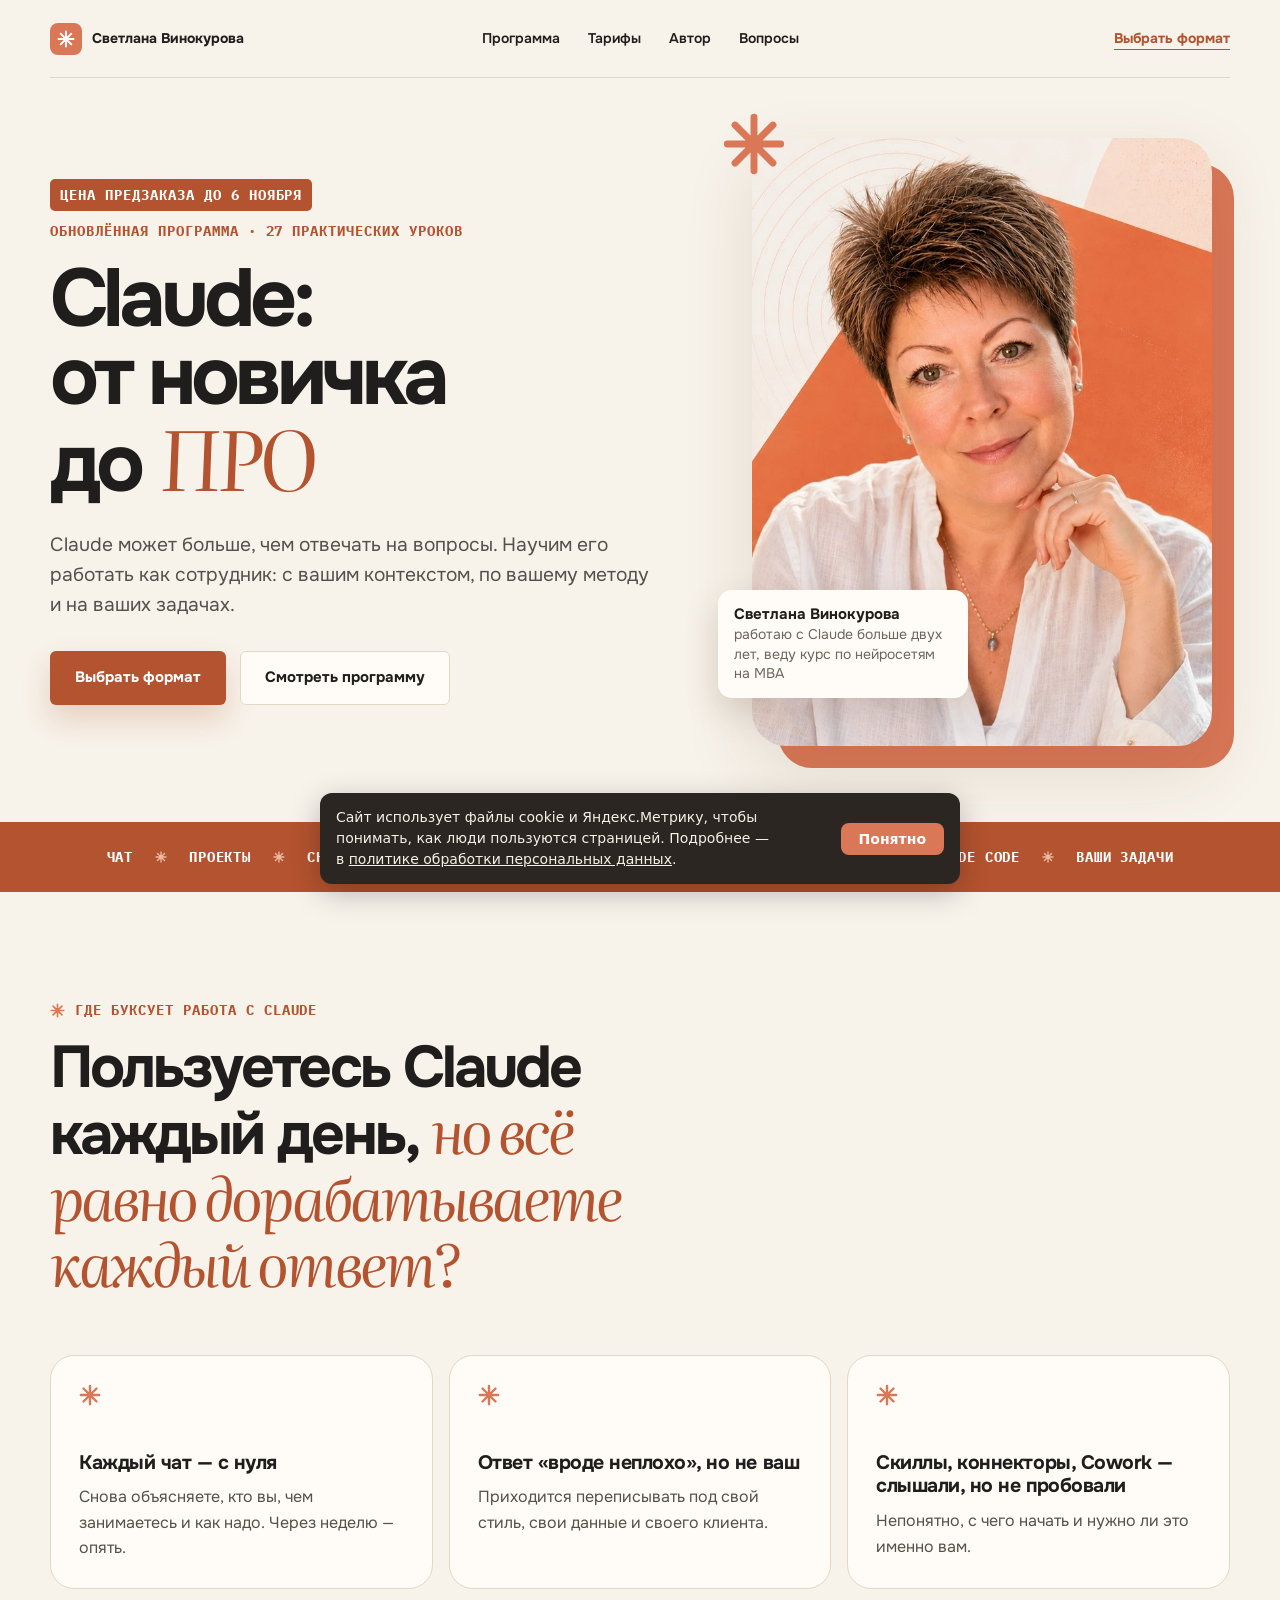
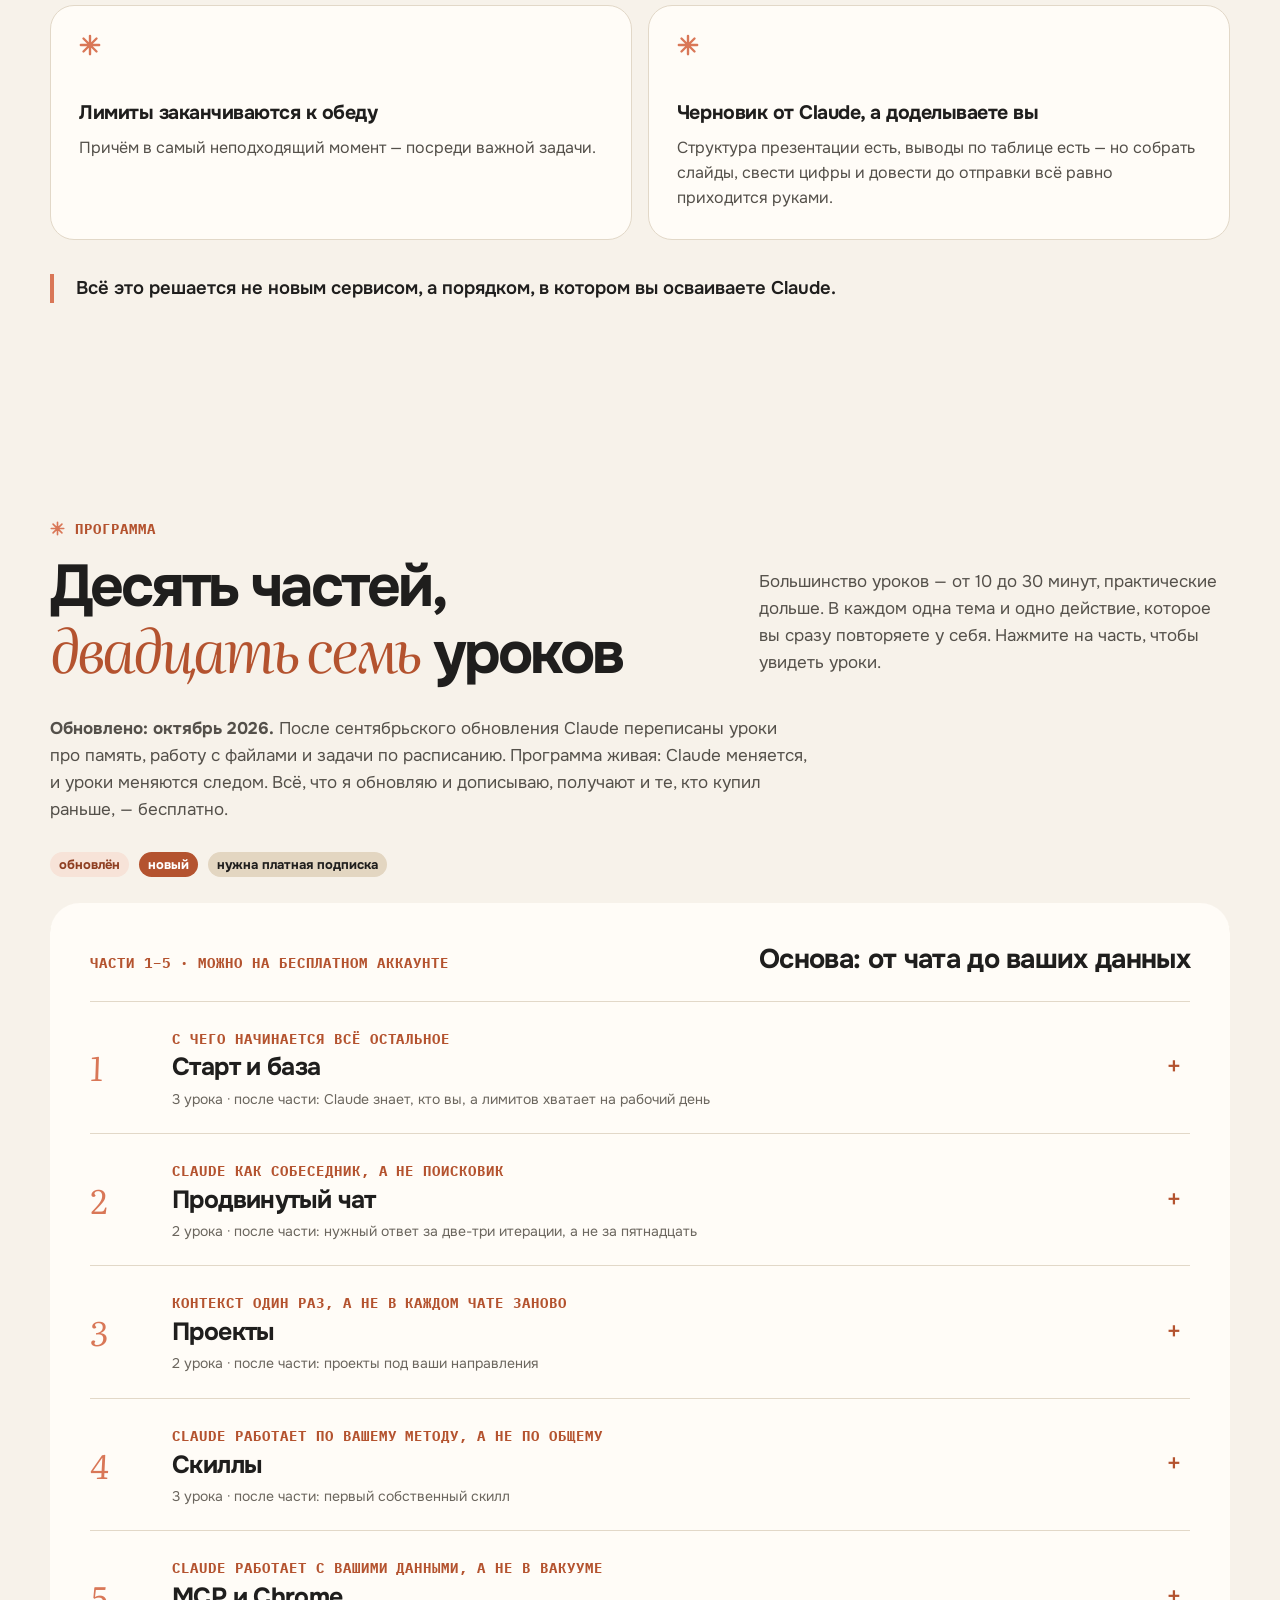
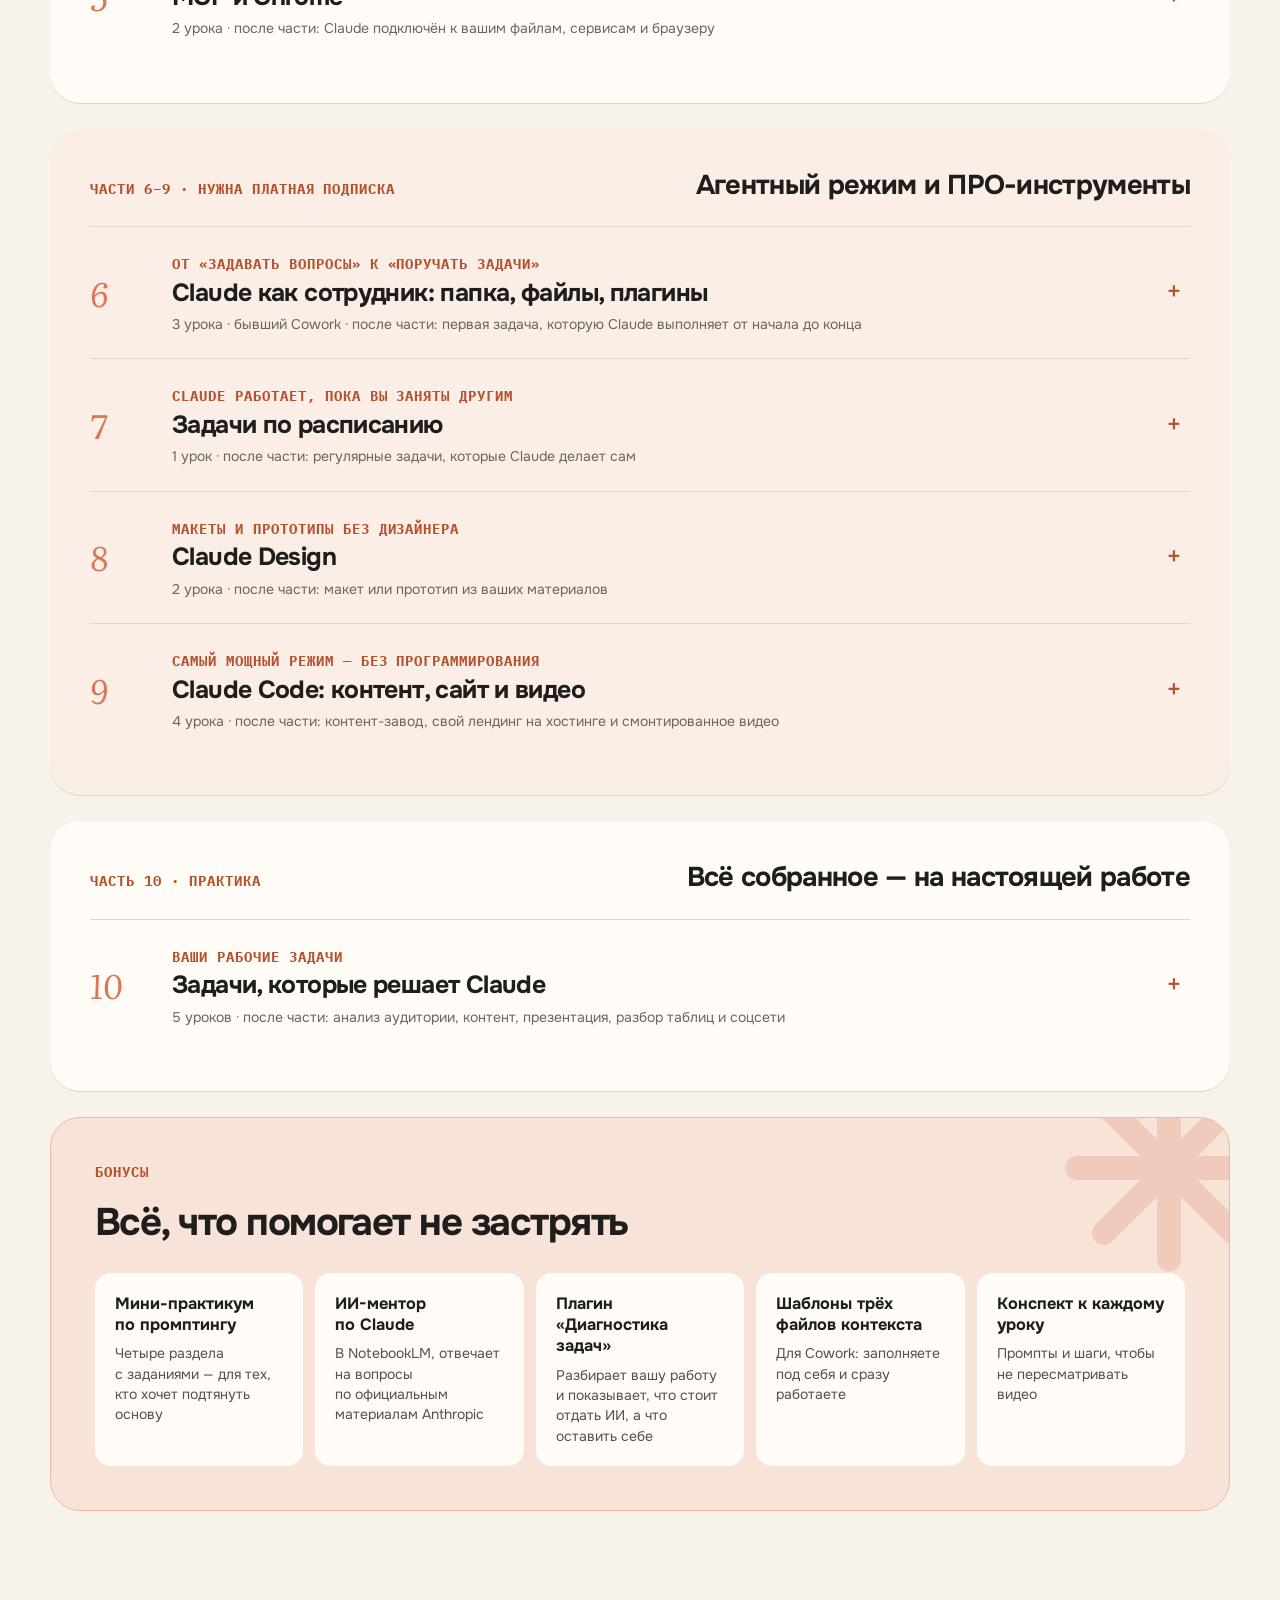
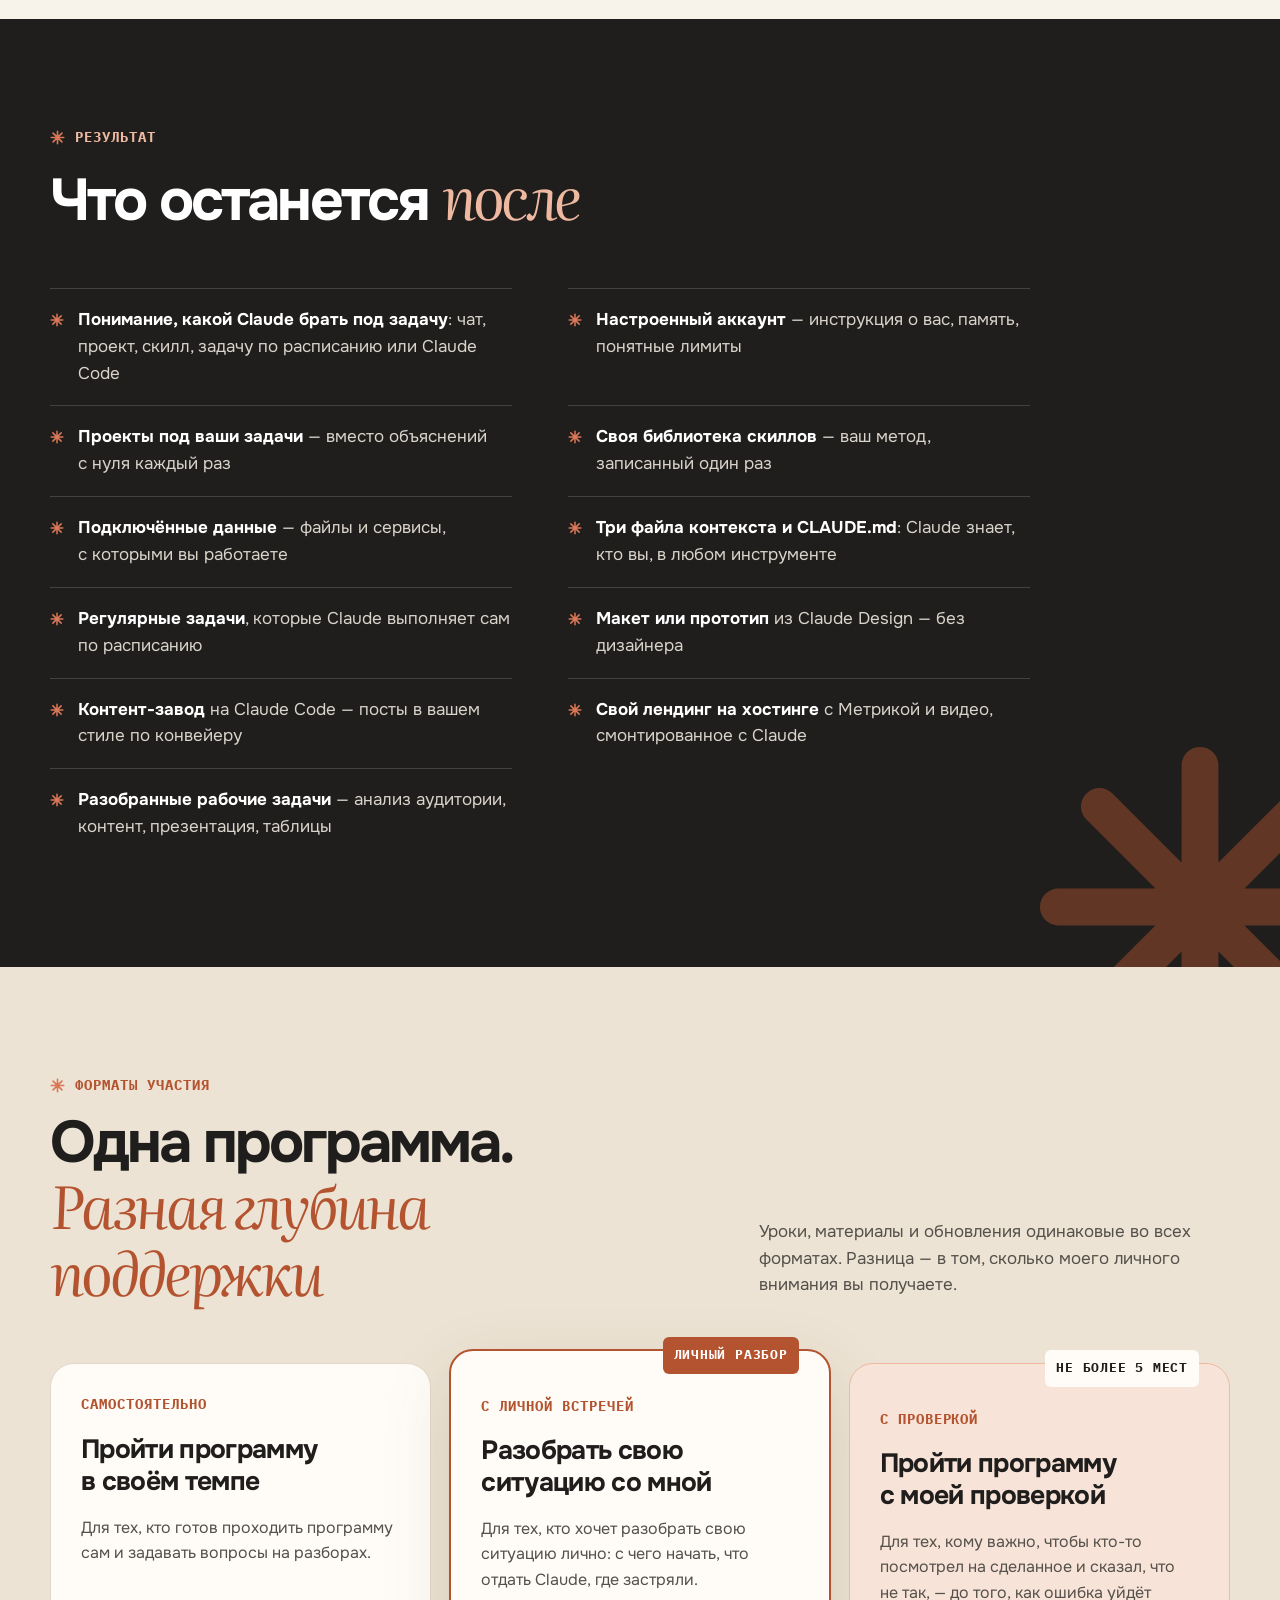
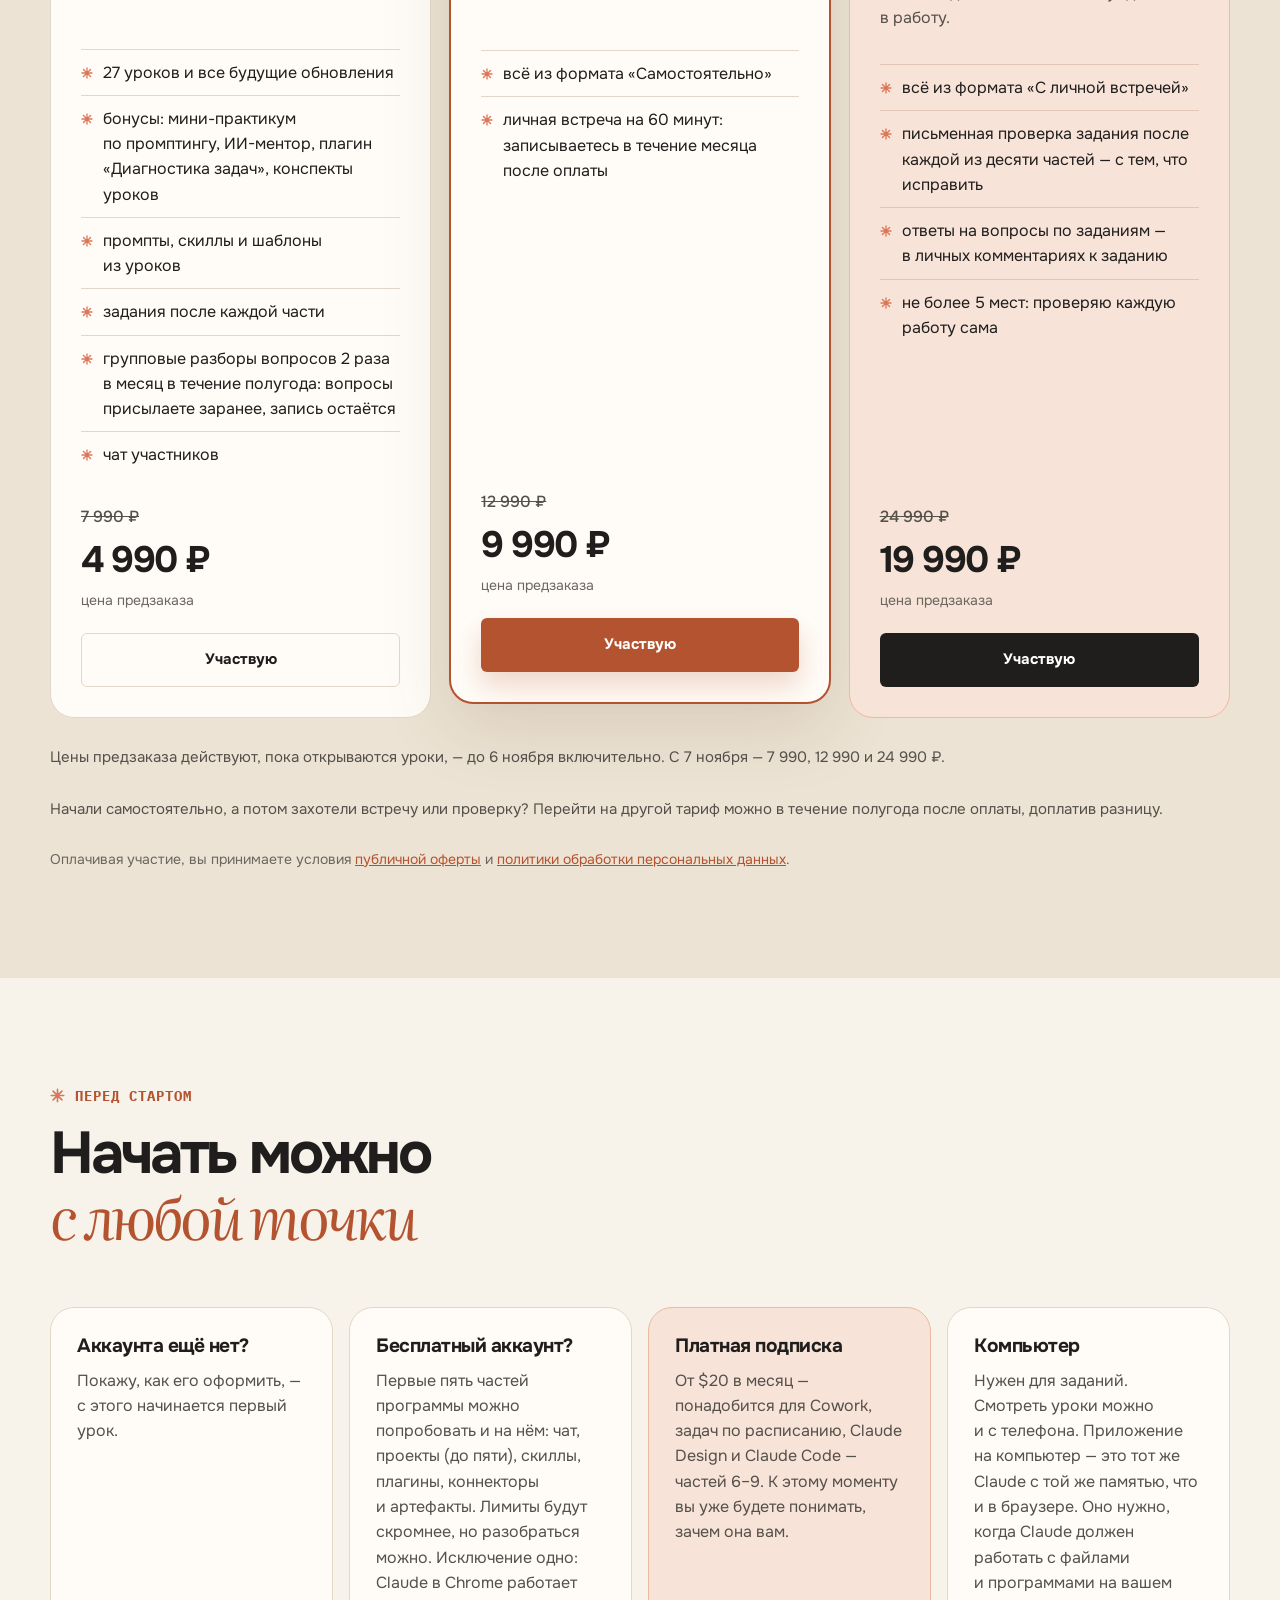
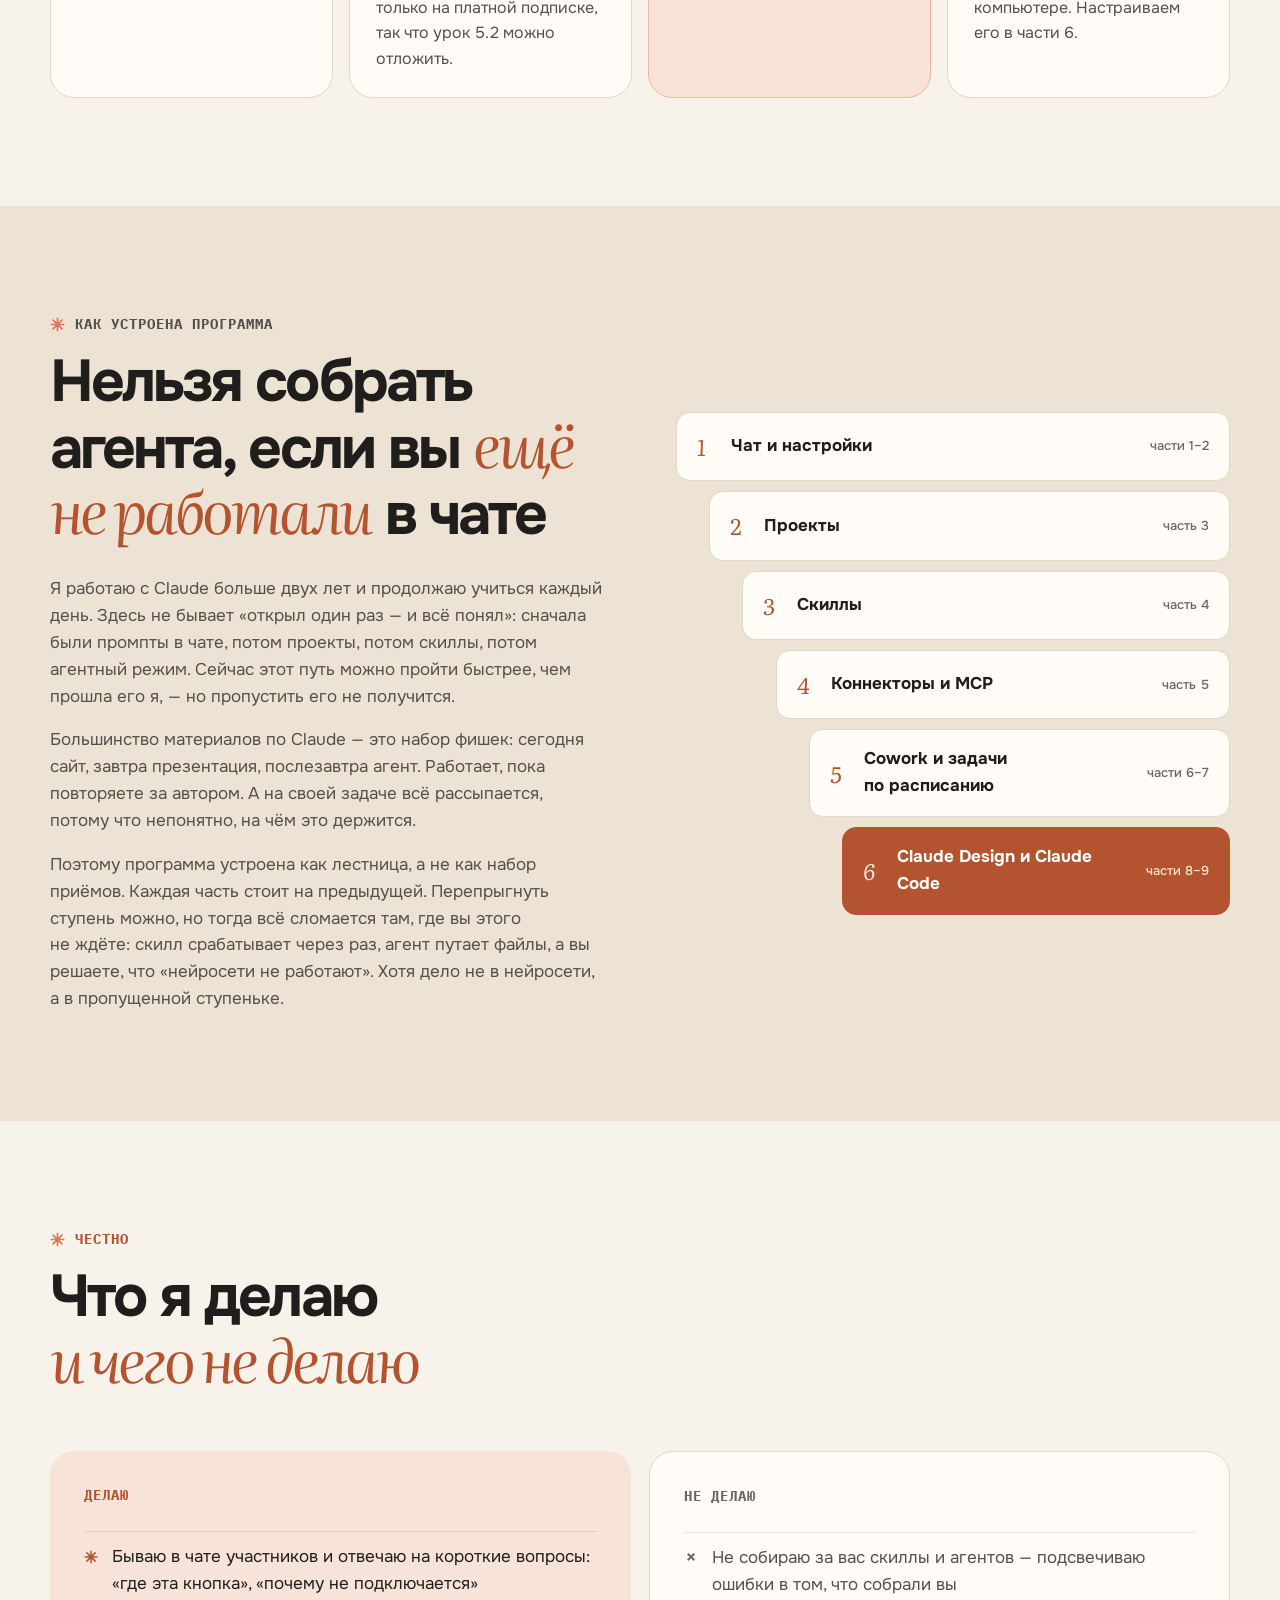
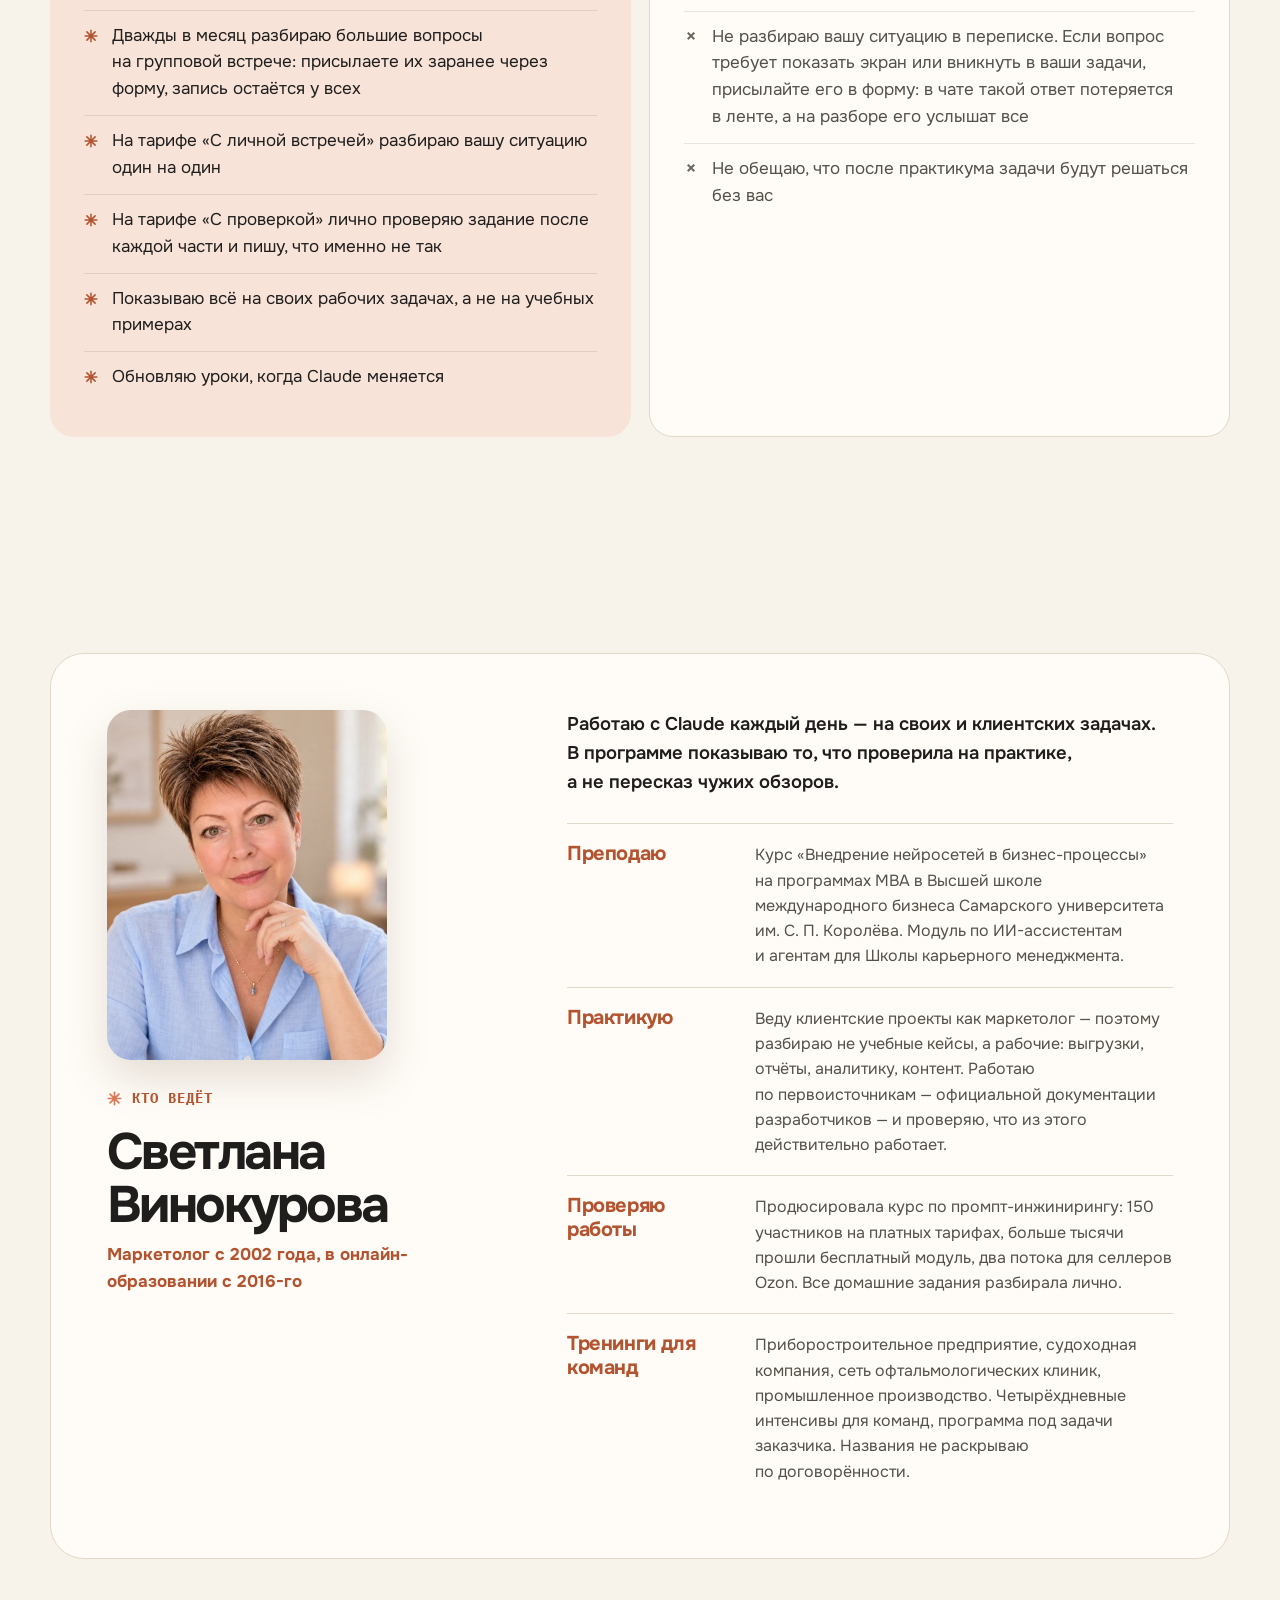
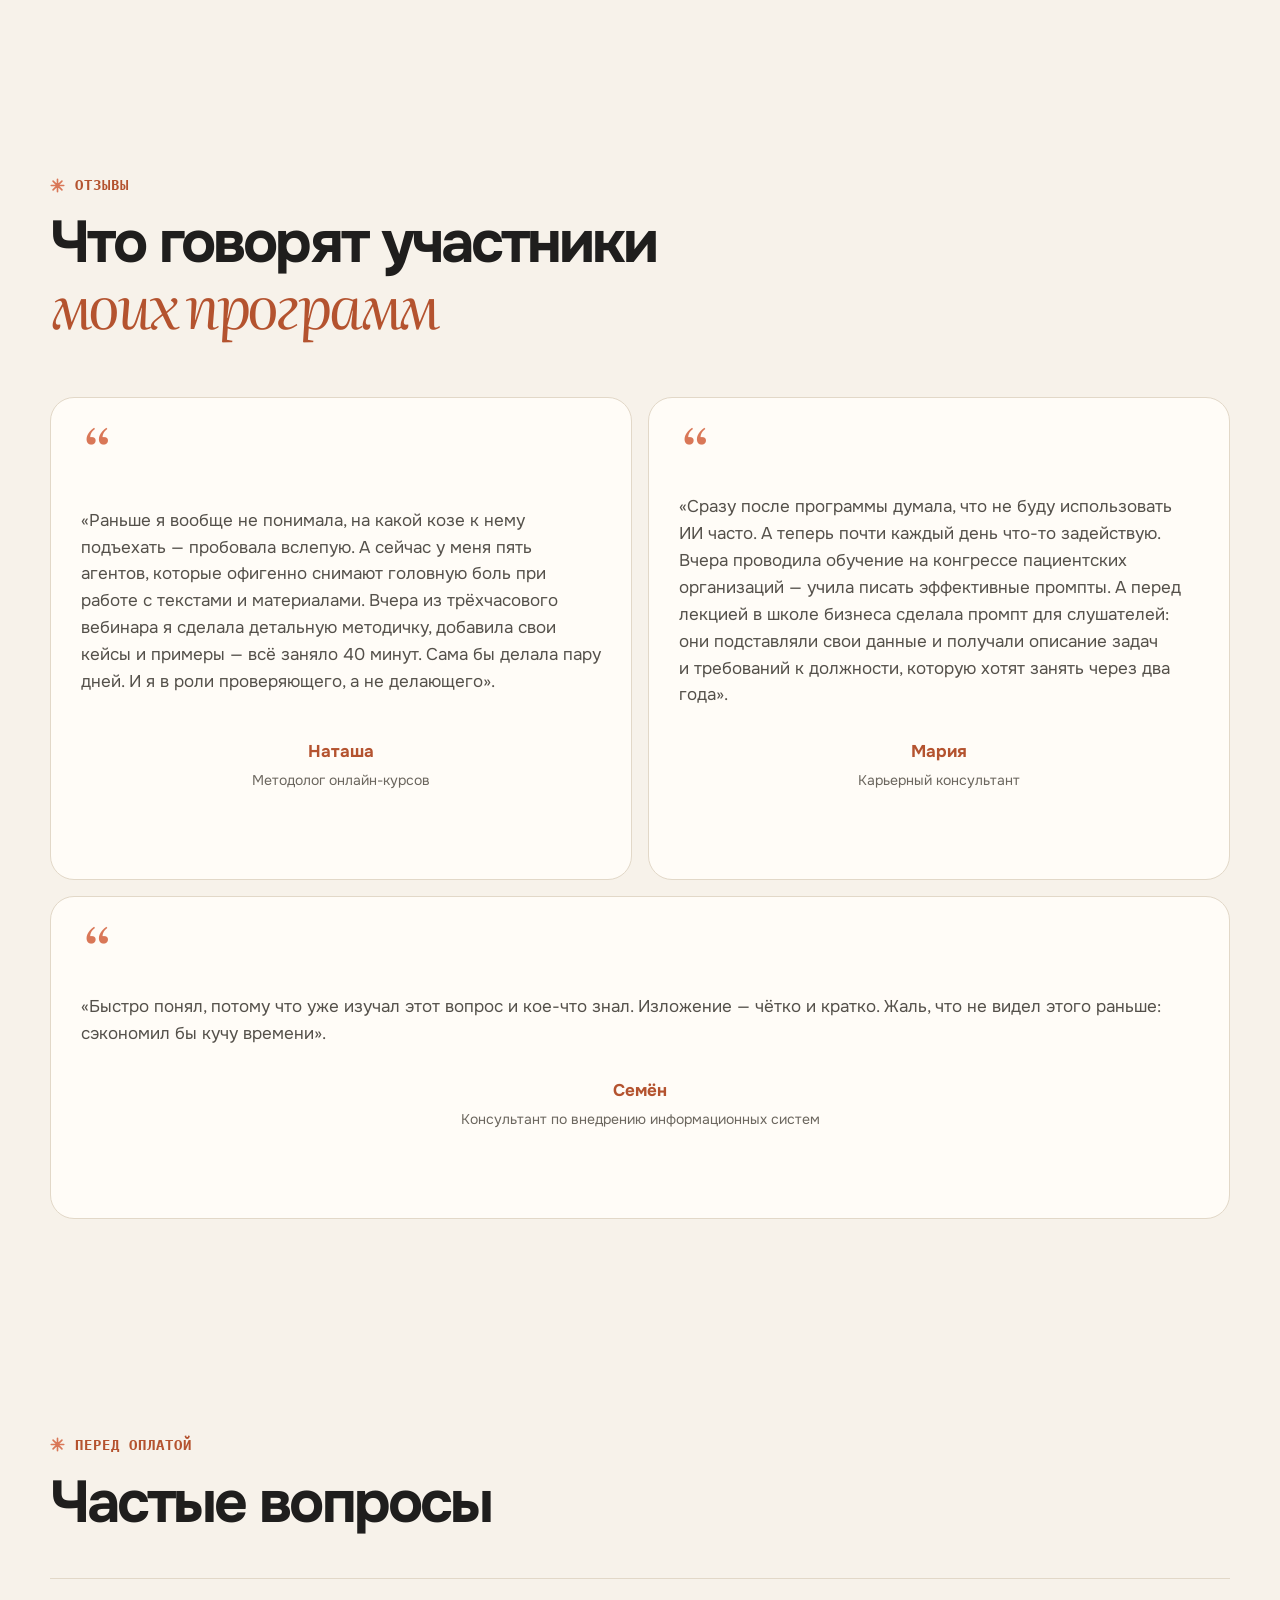
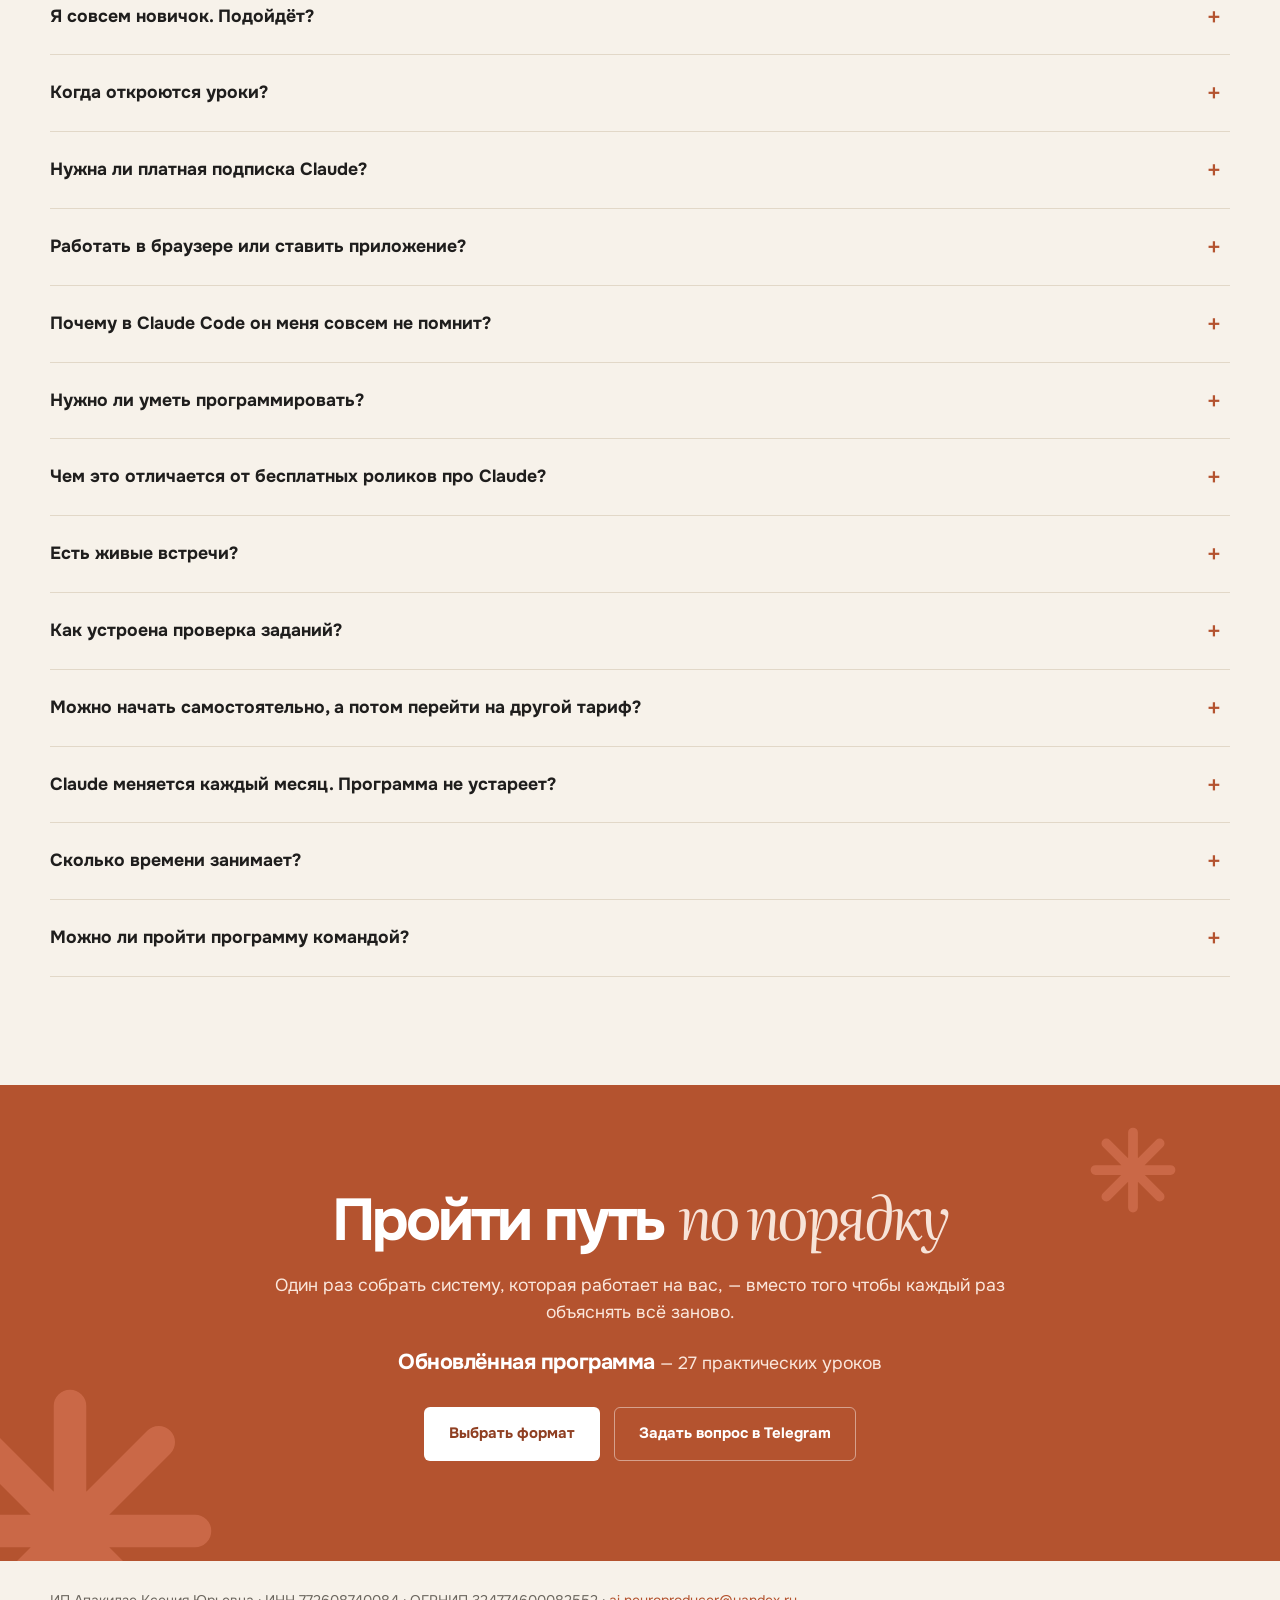
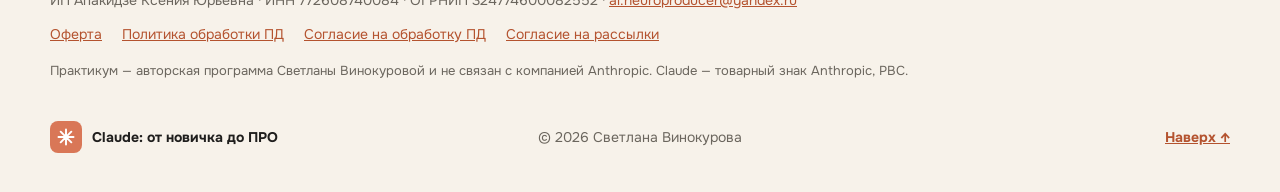
==== index.html @ 4a9dfe01 "Старт прошёл: убрана дата старта, FAQ про поэтапное открытие Co-Authored-By: Claude Opus 5.5 <norepl" ====
<!DOCTYPE html>
<html lang="ru">
<head>
<meta charset="utf-8">
<meta name="viewport" content="width=device-width, initial-scale=1">
<meta name="description" content="Практикум Светланы Винокуровой: 27 практических уроков по Claude — от настроек и чата до скиллов, коннекторов, Cowork, Claude Design и Claude Code. Живые разборы 2 раза в месяц.">
<title>Claude: от новичка до ПРО — практикум Светланы Винокуровой</title>
<meta property="og:type" content="website">
<meta property="og:locale" content="ru_RU">
<meta property="og:title" content="Claude: от новичка до ПРО">
<meta property="og:description" content="Научите Claude работать как сотрудник: с вашим контекстом, по вашему методу и на ваших задачах. 27 практических уроков и живые разборы.">
<!-- Если подключите свой домен, замените адрес в двух строках ниже -->
<meta property="og:image" content="https://claude.neiroproducer.ru/assets/svetlana-hero.jpg">
<meta property="og:url" content="https://claude.neiroproducer.ru/">
<!-- Yandex.Metrika counter -->
<script type="text/javascript">
    (function(m,e,t,r,i,k,a){
        m[i]=m[i]||function(){(m[i].a=m[i].a||[]).push(arguments)};
        m[i].l=1*new Date();
        for (var j = 0; j < document.scripts.length; j++) {if (document.scripts[j].src === r) { return; }}
        k=e.createElement(t),a=e.getElementsByTagName(t)[0],k.async=1,k.src=r,a.parentNode.insertBefore(k,a)
    })(window, document,'script','https://mc.yandex.ru/metrika/tag.js?id=113179487', 'ym');

    ym(113179487, 'init', {ssr:true, webvisor:true, clickmap:true, ecommerce:"dataLayer", referrer: document.referrer, url: location.href, accurateTrackBounce:true, trackLinks:true});
</script>
<noscript><div><img src="https://mc.yandex.ru/watch/113179487" style="position:absolute; left:-9999px;" alt="" /></div></noscript>
<!-- /Yandex.Metrika counter -->
<link rel="icon" href="data:image/svg+xml,%3Csvg xmlns='http://www.w3.org/2000/svg' viewBox='0 0 32 32'%3E%3Crect width='32' height='32' rx='8' fill='%23d97757'/%3E%3Cg stroke='white' stroke-width='3' stroke-linecap='round'%3E%3Cpath d='M16 7v18M7 16h18M9.6 9.6l12.8 12.8M22.4 9.6 9.6 22.4'/%3E%3C/g%3E%3C/svg%3E">
<link rel="preconnect" href="https://fonts.googleapis.com">
<link rel="preconnect" href="https://fonts.gstatic.com" crossorigin="">
<link href="https://fonts.googleapis.com/css2?family=IBM+Plex+Mono:wght@400;500;700&family=Literata:ital,opsz,wght@1,7..72,400;1,7..72,500&family=Onest:wght@400;500;600;700;800&display=swap" rel="stylesheet">
<link rel="stylesheet" href="styles.css">
</head>
<body>
  <header class="site-header">
    <a class="brand" href="#top" aria-label="Наверх">
      <span class="brand-mark" aria-hidden="true"><span class="spark"></span></span>
      <span>Светлана Винокурова</span>
    </a>
    <nav aria-label="Основная навигация">
      <a href="#program">Программа</a>
      <a href="#tariffs">Тарифы</a>
      <a href="#author">Автор</a>
      <a href="#faq">Вопросы</a>
    </nav>
    <a class="header-cta" href="#tariffs">Выбрать формат</a>
  </header>

  <main id="top">
    <section class="hero shell">
      <div class="hero-copy">
        <p class="eyebrow"><span>Цена предзаказа до&nbsp;6&nbsp;ноября</span> Обновлённая программа · 27&nbsp;практических&nbsp;уроков</p>
        <h1>Claude: от&nbsp;новичка до&nbsp;<em>ПРО</em></h1>
        <p class="hero-lead">Claude может больше, чем отвечать на&nbsp;вопросы. Научим его работать как сотрудник: с&nbsp;вашим контекстом, по&nbsp;вашему методу и&nbsp;на&nbsp;ваших задачах.</p>
        <div class="hero-actions">
          <a class="button button-primary" href="#tariffs" data-goal="hero_tariffs">Выбрать формат</a>
          <a class="button button-outline" href="#program" data-goal="hero_program">Смотреть программу</a>
        </div>
      </div>
      <div class="hero-photo">
        <span class="spark spark-deco" aria-hidden="true"></span>
        <img src="assets/svetlana-hero.jpg" alt="Светлана Винокурова" width="700" height="925">
        <p class="hero-note"><strong>Светлана Винокурова</strong><span>работаю с&nbsp;Claude больше двух лет, веду курс по&nbsp;нейросетям на&nbsp;MBA</span></p>
      </div>
    </section>

    <section class="ladder-strip" aria-label="Путь по программе">
      <span>Чат</span><i class="spark" aria-hidden="true"></i><span>Проекты</span><i class="spark" aria-hidden="true"></i><span>Скиллы</span><i class="spark" aria-hidden="true"></i><span>Коннекторы</span><i class="spark" aria-hidden="true"></i><span>Cowork</span><i class="spark" aria-hidden="true"></i><span>Расписание</span><i class="spark" aria-hidden="true"></i><span>Design</span><i class="spark" aria-hidden="true"></i><span>Claude Code</span><i class="spark" aria-hidden="true"></i><span>Ваши задачи</span>
    </section>

    <section class="section shell pains">
      <div class="split-heading">
        <div>
          <p class="section-kicker"><i class="spark" aria-hidden="true"></i>Где буксует работа с&nbsp;Claude</p>
          <h2>Пользуетесь Claude каждый день, <em>но&nbsp;всё равно дорабатываете каждый ответ?</em></h2>
        </div>
      </div>
      <div class="pain-grid">
        <article><i class="spark" aria-hidden="true"></i><h3>Каждый чат&nbsp;— с&nbsp;нуля</h3><p>Снова объясняете, кто вы, чем занимаетесь и&nbsp;как надо. Через неделю&nbsp;— опять.</p></article>
        <article><i class="spark" aria-hidden="true"></i><h3>Ответ «вроде неплохо», но&nbsp;не&nbsp;ваш</h3><p>Приходится переписывать под свой стиль, свои данные и&nbsp;своего клиента.</p></article>
        <article><i class="spark" aria-hidden="true"></i><h3>Скиллы, коннекторы, Cowork&nbsp;— слышали, но&nbsp;не&nbsp;пробовали</h3><p>Непонятно, с&nbsp;чего начать и&nbsp;нужно ли это именно вам.</p></article>
        <article><i class="spark" aria-hidden="true"></i><h3>Лимиты заканчиваются к&nbsp;обеду</h3><p>Причём в&nbsp;самый неподходящий момент&nbsp;— посреди важной задачи.</p></article>
        <article><i class="spark" aria-hidden="true"></i><h3>Черновик от&nbsp;Claude, а&nbsp;доделываете вы</h3><p>Структура презентации есть, выводы по&nbsp;таблице есть&nbsp;— но&nbsp;собрать слайды, свести цифры и&nbsp;довести до&nbsp;отправки всё равно приходится руками.</p></article>
      </div>
      <p class="pain-note">Всё это решается не&nbsp;новым сервисом, а&nbsp;порядком, в&nbsp;котором вы осваиваете Claude.</p>
    </section>

    <section class="section program shell" id="program">
      <div class="split-heading">
        <div>
          <p class="section-kicker"><i class="spark" aria-hidden="true"></i>Программа</p>
          <h2>Десять частей, <em>двадцать&nbsp;семь</em> уроков</h2>
        </div>
        <p>Большинство уроков&nbsp;— от&nbsp;10 до&nbsp;30 минут, практические дольше. В&nbsp;каждом одна тема и&nbsp;одно действие, которое вы сразу повторяете у&nbsp;себя. Нажмите на&nbsp;часть, чтобы увидеть уроки.</p>
      </div>
      <p class="program-intro"><b>Обновлено: октябрь 2026.</b> После сентябрьского обновления Claude переписаны уроки про память, работу с&nbsp;файлами и&nbsp;задачи по&nbsp;расписанию. Программа живая: Claude меняется, и&nbsp;уроки меняются следом. Всё, что я&nbsp;обновляю и&nbsp;дописываю, получают и&nbsp;те, кто купил раньше,&nbsp;— бесплатно.</p>
      <div class="legend" aria-label="Обозначения"><span class="tag tag-upd">обновлён</span><span class="tag tag-new">новый</span><span class="tag tag-paid">нужна платная подписка</span></div>

      <div class="phase">
        <div class="phase-title"><span>Части 1–5 · можно на&nbsp;бесплатном аккаунте</span><h3>Основа: от&nbsp;чата до&nbsp;ваших данных</h3></div>
        <ol class="module-list">
          <li>
            <details>
              <summary><span class="module-number">1</span><span><span class="module-label">С&nbsp;чего начинается всё остальное</span><h3>Старт и&nbsp;база</h3><span class="module-teaser">3 урока · после части: Claude знает, кто вы, а&nbsp;лимитов хватает на&nbsp;рабочий день</span></span></summary>
              <div class="module-body">
                <ul class="lessons">
                  <li><b>1.1</b><span>Доступ из&nbsp;России, регистрация и&nbsp;первые 10&nbsp;минут: команда <code>/setup-claude</code>, браузер или приложение на&nbsp;компьютер&nbsp;— что даёт каждое <span class="tag tag-upd">обновлён</span></span></li>
                  <li><b>1.2</b><span>Память и&nbsp;глобальная инструкция: как Claude вас запоминает, где это посмотреть и&nbsp;поправить и&nbsp;почему иногда кажется, что он «забыл» <span class="tag tag-new">новый</span></span></li>
                  <li><b>1.3</b><span>Лимиты и&nbsp;модели: Haiku, Sonnet, Opus&nbsp;— какую брать под задачу, чтобы лимита хватало до&nbsp;вечера <span class="tag tag-upd">обновлён</span></span></li>
                </ul>
                <div class="module-result"><span>После части</span><p>Claude, который знает, кто вы, и&nbsp;лимиты, которых хватает на&nbsp;рабочий день</p></div>
              </div>
            </details>
          </li>
          <li>
            <details>
              <summary><span class="module-number">2</span><span><span class="module-label">Claude как собеседник, а&nbsp;не&nbsp;поисковик</span><h3>Продвинутый чат</h3><span class="module-teaser">2 урока · после части: нужный ответ за&nbsp;две-три итерации, а&nbsp;не&nbsp;за&nbsp;пятнадцать</span></span></summary>
              <div class="module-body">
                <ul class="lessons">
                  <li><b>2.1</b><span>Чем Claude отличается от&nbsp;других: артефакты, файлы, Research, стили <span class="tag tag-upd">обновлён</span></span></li>
                  <li><b>2.2</b><span>Запрос, итерация, критика, шаблон. Самоаудит ваших диалогов по&nbsp;24&nbsp;признакам AI&nbsp;Fluency</span></li>
                </ul>
                <div class="module-result"><span>После части</span><p>Умение добиваться нужного ответа за&nbsp;две-три итерации, а&nbsp;не&nbsp;за&nbsp;пятнадцать</p></div>
              </div>
            </details>
          </li>
          <li>
            <details>
              <summary><span class="module-number">3</span><span><span class="module-label">Контекст один раз, а&nbsp;не&nbsp;в&nbsp;каждом чате заново</span><h3>Проекты</h3><span class="module-teaser">2 урока · после части: проекты под ваши направления</span></span></summary>
              <div class="module-body">
                <ul class="lessons">
                  <li><b>3.1</b><span>Проект: инструкция, файлы, память проекта</span></li>
                  <li><b>3.2</b><span>Как разложить работу по&nbsp;проектам: по&nbsp;клиентам, направлениям, задачам. Что делать, когда файлов много</span></li>
                </ul>
                <div class="module-result"><span>После части</span><p>Проекты под ваши направления, в&nbsp;которых не&nbsp;нужно объяснять всё с&nbsp;нуля</p></div>
              </div>
            </details>
          </li>
          <li>
            <details>
              <summary><span class="module-number">4</span><span><span class="module-label">Claude работает по&nbsp;вашему методу, а&nbsp;не&nbsp;по&nbsp;общему</span><h3>Скиллы</h3><span class="module-teaser">3 урока · после части: первый собственный скилл</span></span></summary>
              <div class="module-body">
                <ul class="lessons">
                  <li><b>4.1</b><span>Что такое скилл и&nbsp;первый скилл без кода через Skill Creator <span class="tag tag-upd">обновлён</span></span></li>
                  <li><b>4.2</b><span>Скилл из&nbsp;вашего промпта, процесса и&nbsp;материалов</span></li>
                  <li><b>4.3</b><span>Готовые скиллы с&nbsp;GitHub: где брать и&nbsp;как проверить, что они безопасны</span></li>
                </ul>
                <div class="module-result"><span>После части</span><p>Первый собственный скилл&nbsp;— ваш рабочий метод, записанный один раз</p></div>
              </div>
            </details>
          </li>
          <li>
            <details>
              <summary><span class="module-number">5</span><span><span class="module-label">Claude работает с&nbsp;вашими данными, а&nbsp;не&nbsp;в&nbsp;вакууме</span><h3>MCP и&nbsp;Chrome</h3><span class="module-teaser">2 урока · после части: Claude подключён к&nbsp;вашим файлам, сервисам и&nbsp;браузеру</span></span></summary>
              <div class="module-body">
                <ul class="lessons">
                  <li><b>5.1</b><span>MCP простыми словами: подключаем Claude к&nbsp;вашим файлам, почте, календарю и&nbsp;сервисам и&nbsp;разбираемся, что делать, если не&nbsp;работает <span class="tag tag-new">новый</span></span></li>
                  <li><b>5.2</b><span>Claude для Google Chrome: работает на&nbsp;живых сайтах под вашим логином&nbsp;— собирает данные, заполняет формы, проходит по&nbsp;шагам в&nbsp;ваших сервисах <span class="tag tag-new">новый</span> <span class="tag tag-paid">нужна платная подписка</span></span></li>
                  
                </ul>
                <div class="module-result"><span>После части</span><p>Claude, подключённый к&nbsp;файлам, сервисам и&nbsp;браузеру, с&nbsp;которыми вы работаете</p></div>
              </div>
            </details>
          </li>
        </ol>
      </div>

      <div class="phase phase-paid">
        <div class="phase-title"><span>Части 6–9 · нужна платная подписка</span><h3>Агентный режим и&nbsp;ПРО-инструменты</h3></div>
        <ol class="module-list" start="6">
          <li>
            <details>
              <summary><span class="module-number">6</span><span><span class="module-label">От&nbsp;«задавать вопросы» к&nbsp;«поручать задачи»</span><h3>Claude как сотрудник: папка, файлы, плагины</h3><span class="module-teaser">3 урока · бывший Cowork · после части: первая задача, которую Claude выполняет от&nbsp;начала до&nbsp;конца</span></span></summary>
              <div class="module-body">
                <ul class="lessons">
                  <li><b>6.1</b><span>Рабочая папка на&nbsp;компьютере и&nbsp;плагин Productivity: Claude ведёт ваши задачи и&nbsp;рабочую память <span class="tag tag-upd">обновлён</span></span></li>
                  <li><b>6.2</b><span>Три файла контекста: кто вы, над чем работаете и&nbsp;чего делать нельзя</span></li>
                  <li><b>6.3</b><span>Проект на&nbsp;ваших файлах: первая задача от&nbsp;начала до&nbsp;конца <span class="tag tag-upd">обновлён</span></span></li>
                </ul>
                <div class="module-result"><span>После части</span><p>Первая задача, которую Claude выполняет от&nbsp;начала до&nbsp;конца на&nbsp;ваших файлах</p></div>
              </div>
            </details>
          </li>
          <li>
            <details>
              <summary><span class="module-number">7</span><span><span class="module-label">Claude работает, пока вы заняты другим</span><h3>Задачи по&nbsp;расписанию</h3><span class="module-teaser">1 урок · после части: регулярные задачи, которые Claude делает сам</span></span></summary>
              <div class="module-body">
                <ul class="lessons">
                  <li><b>7.1</b><span>Утренняя сводка, мониторинг, отчёты без вашего участия. Работают по&nbsp;расписанию, даже когда компьютер выключен <span class="tag tag-new">новый</span></span></li>
                </ul>
                <div class="module-result"><span>После части</span><p>Одна-две регулярные задачи, которые Claude делает сам по&nbsp;расписанию</p></div>
              </div>
            </details>
          </li>
          <li>
            <details>
              <summary><span class="module-number">8</span><span><span class="module-label">Макеты и&nbsp;прототипы без дизайнера</span><h3>Claude Design</h3><span class="module-teaser">2 урока · после части: макет или прототип из&nbsp;ваших материалов</span></span></summary>
              <div class="module-body">
                <ul class="lessons">
                  <li><b>8.1</b><span>Claude Design: макеты, слайды и&nbsp;визуалы из&nbsp;ваших материалов и&nbsp;в&nbsp;вашем стиле <span class="tag tag-new">новый</span></span></li>
                  <li><b>8.2</b><span>Прототип сайта, лендинга или квиза: от&nbsp;идеи до&nbsp;кликабельной версии <span class="tag tag-new">новый</span></span></li>
                </ul>
                <div class="module-result"><span>После части</span><p>Макет или кликабельный прототип, собранный из&nbsp;ваших материалов</p></div>
              </div>
            </details>
          </li>
          <li>
            <details>
              <summary><span class="module-number">9</span><span><span class="module-label">Самый мощный режим&nbsp;— без программирования</span><h3>Claude Code: контент, сайт и&nbsp;видео</h3><span class="module-teaser">4 урока · после части: контент-завод, свой лендинг на&nbsp;хостинге и&nbsp;смонтированное видео</span></span></summary>
              <div class="module-body">
                <ul class="lessons">
                  <li><b>9.1</b><span>Claude Code для тех, кто не&nbsp;программирует: установка, рабочая папка и&nbsp;CLAUDE.md&nbsp;— память, которую вы пишете сами <span class="tag tag-new">новый</span></span></li>
                  <li><b>9.2</b><span>Контент-завод: конвейер от&nbsp;темы до&nbsp;готовых постов в&nbsp;вашем стиле <span class="tag tag-new">новый</span></span></li>
                  <li><b>9.3</b><span>Сайт или лендинг: собрать страницу, разместить на&nbsp;хостинге и&nbsp;подключить Яндекс Метрику <span class="tag tag-new">новый</span></span></li>
                  <li><b>9.4</b><span>Видео с&nbsp;Claude: монтаж длинных роликов и&nbsp;нарезка рилс из&nbsp;ваших записей <span class="tag tag-new">новый</span></span></li>
                </ul>
                <div class="module-result"><span>После части</span><p>Контент-завод, который работает по&nbsp;вашему методу, опубликованная страница с&nbsp;Метрикой и&nbsp;первое видео, смонтированное с&nbsp;Claude</p></div>
              </div>
            </details>
          </li>
        </ol>
      </div>

      <div class="phase">
        <div class="phase-title"><span>Часть 10 · практика</span><h3>Всё собранное&nbsp;— на&nbsp;настоящей работе</h3></div>
        <ol class="module-list" start="10">
          <li>
            <details>
              <summary><span class="module-number">10</span><span><span class="module-label">Ваши рабочие задачи</span><h3>Задачи, которые решает Claude</h3><span class="module-teaser">5 уроков · после части: анализ аудитории, контент, презентация, разбор таблиц и&nbsp;соцсети</span></span></summary>
              <div class="module-body">
                <ul class="lessons">
                  <li><b>10.1</b><span>Анализ целевой аудитории пошагово</span></li>
                  <li><b>10.2</b><span>Контент вашим голосом, а&nbsp;не&nbsp;«как у&nbsp;всех» <span class="tag tag-new">новый</span></span></li>
                  <li><b>10.3</b><span>Презентация из&nbsp;ваших материалов: образец и&nbsp;файлы на&nbsp;входе <span class="tag tag-new">новый</span></span></li>
                  <li><b>10.4</b><span>Большие таблицы и&nbsp;выгрузки: от&nbsp;данных к&nbsp;выводу <span class="tag tag-new">новый</span></span></li>
                  <li><b>10.5</b><span>Соцсети с&nbsp;Claude: статистика из&nbsp;сервисов аналитики, выводы по&nbsp;контенту и&nbsp;публикация постов <span class="tag tag-new">новый</span></span></li>
                </ul>
                <div class="module-result"><span>После части</span><p>Анализ аудитории, контент, презентация, разбор таблиц и&nbsp;статистика соцсетей&nbsp;— на&nbsp;ваших материалах</p></div>
              </div>
            </details>
          </li>
        </ol>
      </div>

      <div class="bonus-card">
        <span class="spark spark-deco" aria-hidden="true"></span>
        <p class="section-kicker">Бонусы</p>
        <h3>Всё, что помогает не&nbsp;застрять</h3>
        <div class="bonus-grid">
          <article><strong>Мини-практикум по&nbsp;промптингу</strong><p>Четыре раздела с&nbsp;заданиями&nbsp;— для тех, кто хочет подтянуть основу</p></article>
          <article><strong>ИИ-ментор по&nbsp;Claude</strong><p>В&nbsp;NotebookLM, отвечает на&nbsp;вопросы по&nbsp;официальным материалам Anthropic</p></article>
          <article><strong>Плагин «Диагностика задач»</strong><p>Разбирает вашу работу и&nbsp;показывает, что стоит отдать ИИ, а&nbsp;что оставить себе</p></article>
          <article><strong>Шаблоны трёх файлов контекста</strong><p>Для Cowork: заполняете под себя и&nbsp;сразу работаете</p></article>
          <article><strong>Конспект к&nbsp;каждому уроку</strong><p>Промпты и&nbsp;шаги, чтобы не&nbsp;пересматривать видео</p></article>
        </div>
      </div>
    </section>

    <section class="section result-band">
      <span class="spark spark-deco" aria-hidden="true"></span>
      <div class="shell">
        <div class="split-heading">
          <div>
            <p class="section-kicker"><i class="spark" aria-hidden="true"></i>Результат</p>
            <h2>Что останется <em>после</em></h2>
          </div>
        </div>
        <ul class="result-list">
          <li><i class="spark" aria-hidden="true"></i><span><strong>Понимание, какой Claude брать под задачу</strong>: чат, проект, скилл, задачу по&nbsp;расписанию или Claude Code</span></li>
          <li><i class="spark" aria-hidden="true"></i><span><strong>Настроенный аккаунт</strong>&nbsp;— инструкция о&nbsp;вас, память, понятные лимиты</span></li>
          <li><i class="spark" aria-hidden="true"></i><span><strong>Проекты под ваши задачи</strong>&nbsp;— вместо объяснений с&nbsp;нуля каждый раз</span></li>
          <li><i class="spark" aria-hidden="true"></i><span><strong>Своя библиотека скиллов</strong>&nbsp;— ваш метод, записанный один раз</span></li>
          <li><i class="spark" aria-hidden="true"></i><span><strong>Подключённые данные</strong>&nbsp;— файлы и&nbsp;сервисы, с&nbsp;которыми вы работаете</span></li>
          <li><i class="spark" aria-hidden="true"></i><span><strong>Три файла контекста и&nbsp;CLAUDE.md</strong>: Claude знает, кто вы, в&nbsp;любом инструменте</span></li>
          <li><i class="spark" aria-hidden="true"></i><span><strong>Регулярные задачи</strong>, которые Claude выполняет сам по&nbsp;расписанию</span></li>
          <li><i class="spark" aria-hidden="true"></i><span><strong>Макет или прототип</strong> из&nbsp;Claude Design&nbsp;— без дизайнера</span></li>
          <li><i class="spark" aria-hidden="true"></i><span><strong>Контент-завод</strong> на&nbsp;Claude Code&nbsp;— посты в&nbsp;вашем стиле по&nbsp;конвейеру</span></li>
          <li><i class="spark" aria-hidden="true"></i><span><strong>Свой лендинг на&nbsp;хостинге</strong> с&nbsp;Метрикой и&nbsp;видео, смонтированное с&nbsp;Claude</span></li>
          <li><i class="spark" aria-hidden="true"></i><span><strong>Разобранные рабочие задачи</strong>&nbsp;— анализ аудитории, контент, презентация, таблицы</span></li>
        </ul>
      </div>
    </section>

    <section class="section tariffs" id="tariffs">
      <div class="shell">
        <div class="split-heading">
          <div>
            <p class="section-kicker"><i class="spark" aria-hidden="true"></i>Форматы участия</p>
            <h2>Одна программа. <em>Разная глубина поддержки</em></h2>
          </div>
          <p>Уроки, материалы и&nbsp;обновления одинаковые во&nbsp;всех форматах. Разница&nbsp;— в&nbsp;том, сколько моего личного внимания вы получаете.</p>
        </div>
        <div class="tariff-grid">
          <article class="tariff-card">
            <div><p class="tariff-label">Самостоятельно</p><h3>Пройти программу в&nbsp;своём темпе</h3><p class="tariff-for">Для тех, кто готов проходить программу сам и&nbsp;задавать вопросы на&nbsp;разборах.</p></div>
            <ul>
              <li>27 уроков и&nbsp;все будущие обновления</li>
              <li>бонусы: мини-практикум по&nbsp;промптингу, ИИ-ментор, плагин «Диагностика задач», конспекты уроков</li>
              <li>промпты, скиллы и&nbsp;шаблоны из&nbsp;уроков</li>
              <li>задания после каждой части</li>
              <li>групповые разборы вопросов 2&nbsp;раза в&nbsp;месяц в&nbsp;течение полугода: вопросы присылаете заранее, запись остаётся</li>
              <li>чат участников</li>
            </ul>
            <div class="price"><s class="price-old">7&nbsp;990&nbsp;₽</s><strong>4&nbsp;990&nbsp;₽</strong><span>цена предзаказа</span></div>
            <a class="button button-outline" href="#tariffs" data-link="pay_self" data-goal="tariff_self">Участвую</a>
          </article>

          <article class="tariff-card tariff-featured">
            <div class="tariff-badge">Личный разбор</div>
            <div><p class="tariff-label">С&nbsp;личной встречей</p><h3>Разобрать свою ситуацию со&nbsp;мной</h3><p class="tariff-for">Для тех, кто хочет разобрать свою ситуацию лично: с&nbsp;чего начать, что отдать Claude, где застряли.</p></div>
            <ul>
              <li>всё из&nbsp;формата «Самостоятельно»</li>
              <li>личная встреча на&nbsp;60&nbsp;минут: записываетесь в&nbsp;течение месяца после оплаты</li>
            </ul>
            <div class="price"><s class="price-old">12&nbsp;990&nbsp;₽</s><strong>9&nbsp;990&nbsp;₽</strong><span>цена предзаказа</span></div>
            <a class="button button-primary" href="#tariffs" data-link="pay_meeting" data-goal="tariff_meeting">Участвую</a>
          </article>

          <article class="tariff-card tariff-premium">
            <div class="tariff-badge">Не&nbsp;более 5&nbsp;мест</div>
            <div><p class="tariff-label">С&nbsp;проверкой</p><h3>Пройти программу с&nbsp;моей проверкой</h3><p class="tariff-for">Для тех, кому важно, чтобы кто-то посмотрел на&nbsp;сделанное и&nbsp;сказал, что не&nbsp;так,&nbsp;— до&nbsp;того, как ошибка уйдёт в&nbsp;работу.</p></div>
            <ul>
              <li>всё из&nbsp;формата «С&nbsp;личной встречей»</li>
              <li>письменная проверка задания после каждой из&nbsp;десяти частей&nbsp;— с&nbsp;тем, что исправить</li>
              <li>ответы на&nbsp;вопросы по&nbsp;заданиям&nbsp;— в&nbsp;личных комментариях к&nbsp;заданию</li>
              <li>не&nbsp;более 5&nbsp;мест: проверяю каждую работу сама</li>
            </ul>
            <div class="price"><s class="price-old">24&nbsp;990&nbsp;₽</s><strong>19&nbsp;990&nbsp;₽</strong><span>цена предзаказа</span></div>
            <a class="button button-dark" href="#tariffs" data-link="pay_review" data-goal="tariff_review">Участвую</a>
          </article>
        </div>
        <p class="upgrade-note">Цены предзаказа действуют, пока открываются уроки,&nbsp;— до&nbsp;6&nbsp;ноября включительно. С&nbsp;7&nbsp;ноября&nbsp;— 7&nbsp;990, 12&nbsp;990 и&nbsp;24&nbsp;990&nbsp;₽.</p>
        <p class="upgrade-note">Начали самостоятельно, а&nbsp;потом захотели встречу или проверку? Перейти на&nbsp;другой тариф можно в&nbsp;течение полугода после оплаты, доплатив разницу.</p>
        <p class="tariff-legal">Оплачивая участие, вы принимаете условия <a href="oferta">публичной оферты</a> и&nbsp;<a href="privacy">политики обработки персональных данных</a>.</p>
      </div>
    </section>

    <section class="section shell start">
      <div class="split-heading">
        <div>
          <p class="section-kicker"><i class="spark" aria-hidden="true"></i>Перед стартом</p>
          <h2>Начать можно <em>с&nbsp;любой точки</em></h2>
        </div>
      </div>
      <div class="start-grid">
        <article><h3>Аккаунта ещё нет?</h3><p>Покажу, как его оформить,&nbsp;— с&nbsp;этого начинается первый урок.</p></article>
        <article><h3>Бесплатный аккаунт?</h3><p>Первые пять частей программы можно попробовать и&nbsp;на&nbsp;нём: чат, проекты (до&nbsp;пяти), скиллы, плагины, коннекторы и&nbsp;артефакты. Лимиты будут скромнее, но&nbsp;разобраться можно. Исключение одно: Claude в&nbsp;Chrome работает только на&nbsp;платной подписке, так что урок 5.2 можно отложить.</p></article>
        <article class="start-paid"><h3>Платная подписка</h3><p>От&nbsp;$20 в&nbsp;месяц&nbsp;— понадобится для Cowork, задач по&nbsp;расписанию, Claude Design и&nbsp;Claude Code&nbsp;— частей 6–9. К&nbsp;этому моменту вы уже будете понимать, зачем она вам.</p></article>
        <article><h3>Компьютер</h3><p>Нужен для заданий. Смотреть уроки можно и&nbsp;с&nbsp;телефона. Приложение на&nbsp;компьютер&nbsp;— это тот&nbsp;же Claude с&nbsp;той&nbsp;же памятью, что и&nbsp;в&nbsp;браузере. Оно нужно, когда Claude должен работать с&nbsp;файлами и&nbsp;программами на&nbsp;вашем компьютере. Настраиваем его в&nbsp;части 6.</p></article>
      </div>
    </section>

    <section class="section order">
      <div class="shell order-layout">
        <div class="order-copy">
          <p class="section-kicker"><i class="spark" aria-hidden="true"></i>Как устроена программа</p>
          <h2>Нельзя собрать агента, если вы <em>ещё не&nbsp;работали</em> в&nbsp;чате</h2>
          <p>Я работаю с&nbsp;Claude больше двух лет и&nbsp;продолжаю учиться каждый день. Здесь не&nbsp;бывает «открыл один раз&nbsp;— и&nbsp;всё понял»: сначала были промпты в&nbsp;чате, потом проекты, потом скиллы, потом агентный режим. Сейчас этот путь можно пройти быстрее, чем прошла его я,&nbsp;— но&nbsp;пропустить его не&nbsp;получится.</p>
          <p>Большинство материалов по&nbsp;Claude&nbsp;— это набор фишек: сегодня сайт, завтра презентация, послезавтра агент. Работает, пока повторяете за автором. А&nbsp;на&nbsp;своей задаче всё рассыпается, потому что непонятно, на&nbsp;чём это держится.</p>
          <p>Поэтому программа устроена как лестница, а&nbsp;не&nbsp;как набор приёмов. Каждая часть стоит на&nbsp;предыдущей. Перепрыгнуть ступень можно, но&nbsp;тогда всё сломается там, где вы этого не&nbsp;ждёте: скилл срабатывает через раз, агент путает файлы, а&nbsp;вы решаете, что «нейросети не&nbsp;работают». Хотя дело не&nbsp;в&nbsp;нейросети, а&nbsp;в&nbsp;пропущенной ступеньке.</p>
        </div>
        <ol class="stairs" aria-label="Ступени программы">
          <li><span>1</span>Чат и&nbsp;настройки<small>части 1–2</small></li>
          <li><span>2</span>Проекты<small>часть 3</small></li>
          <li><span>3</span>Скиллы<small>часть 4</small></li>
          <li><span>4</span>Коннекторы и&nbsp;MCP<small>часть 5</small></li>
          <li><span>5</span>Cowork и&nbsp;задачи по&nbsp;расписанию<small>части 6–7</small></li>
          <li><span>6</span>Claude Design и&nbsp;Claude Code<small>части 8–9</small></li>
        </ol>
      </div>
    </section>

    <section class="section shell honest">
      <div class="split-heading">
        <div>
          <p class="section-kicker"><i class="spark" aria-hidden="true"></i>Честно</p>
          <h2>Что я&nbsp;делаю <em>и&nbsp;чего не&nbsp;делаю</em></h2>
        </div>
      </div>
      <div class="fit-grid">
        <article class="fit-yes"><p class="fit-label">Делаю</p><ul>
          <li>Бываю в&nbsp;чате участников и&nbsp;отвечаю на&nbsp;короткие вопросы: «где эта кнопка», «почему не&nbsp;подключается»</li>
          <li>Дважды в&nbsp;месяц разбираю большие вопросы на&nbsp;групповой встрече: присылаете их&nbsp;заранее через форму, запись остаётся у&nbsp;всех</li>
          <li>На&nbsp;тарифе «С&nbsp;личной встречей» разбираю вашу ситуацию один на&nbsp;один</li>
          <li>На&nbsp;тарифе «С&nbsp;проверкой» лично проверяю задание после каждой части и&nbsp;пишу, что именно не&nbsp;так</li>
          <li>Показываю всё на&nbsp;своих рабочих задачах, а&nbsp;не&nbsp;на&nbsp;учебных примерах</li>
          <li>Обновляю уроки, когда Claude меняется</li>
        </ul></article>
        <article class="fit-no"><p class="fit-label">Не&nbsp;делаю</p><ul>
          <li>Не&nbsp;собираю за&nbsp;вас скиллы и&nbsp;агентов&nbsp;— подсвечиваю ошибки в&nbsp;том, что собрали вы</li>
          <li>Не&nbsp;разбираю вашу ситуацию в&nbsp;переписке. Если вопрос требует показать экран или вникнуть в&nbsp;ваши задачи, присылайте его в&nbsp;форму: в&nbsp;чате такой ответ потеряется в&nbsp;ленте, а&nbsp;на&nbsp;разборе его услышат все</li>
          <li>Не&nbsp;обещаю, что после практикума задачи будут решаться без вас</li>
        </ul></article>
      </div>
    </section>

    <section class="section shell" id="author">
      <div class="author">
        <div class="author-head">
          <img src="assets/svetlana-portrait.jpg" alt="Светлана Винокурова" width="560" height="700" loading="lazy">
          <div class="author-title"><p class="section-kicker"><i class="spark" aria-hidden="true"></i>Кто ведёт</p><h2>Светлана Винокурова</h2><p>Маркетолог с&nbsp;2002 года, в&nbsp;онлайн-образовании с&nbsp;2016-го</p></div>
        </div>
        <div class="author-copy">
          <p class="author-lead">Работаю с&nbsp;Claude каждый день&nbsp;— на&nbsp;своих и&nbsp;клиентских задачах. В&nbsp;программе показываю то, что проверила на&nbsp;практике, а&nbsp;не&nbsp;пересказ чужих обзоров.</p>
          <ul class="author-facts">
            <li><strong>Преподаю</strong><span>Курс «Внедрение нейросетей в&nbsp;бизнес-процессы» на&nbsp;программах MBA в&nbsp;Высшей школе международного бизнеса Самарского университета им.&nbsp;С.&nbsp;П.&nbsp;Королёва. Модуль по&nbsp;ИИ-ассистентам и&nbsp;агентам для Школы карьерного менеджмента.</span></li>
            <li><strong>Практикую</strong><span>Веду клиентские проекты как маркетолог&nbsp;— поэтому разбираю не&nbsp;учебные кейсы, а&nbsp;рабочие: выгрузки, отчёты, аналитику, контент. Работаю по&nbsp;первоисточникам&nbsp;— официальной документации разработчиков&nbsp;— и&nbsp;проверяю, что из&nbsp;этого действительно работает.</span></li>
            <li><strong>Проверяю работы</strong><span>Продюсировала курс по&nbsp;промпт-инжинирингу: 150 участников на&nbsp;платных тарифах, больше тысячи прошли бесплатный модуль, два потока для селлеров Ozon. Все домашние задания разбирала лично.</span></li>
            <li><strong>Тренинги для команд</strong><span>Приборостроительное предприятие, судоходная компания, сеть офтальмологических клиник, промышленное производство. Четырёхдневные интенсивы для команд, программа под задачи заказчика. Названия не&nbsp;раскрываю по&nbsp;договорённости.</span></li>
          </ul>
        </div>
      </div>
    </section>

    <section class="section shell reviews">
      <div class="split-heading">
        <div><p class="section-kicker"><i class="spark" aria-hidden="true"></i>Отзывы</p><h2>Что говорят участники <em>моих программ</em></h2></div>
      </div>
      <div class="reviews-grid">
        <blockquote class="review-card"><p>«Раньше я вообще не понимала, на&nbsp;какой козе к&nbsp;нему подъехать&nbsp;— пробовала вслепую. А&nbsp;сейчас у&nbsp;меня пять агентов, которые офигенно снимают головную боль при работе с&nbsp;текстами и&nbsp;материалами. Вчера из&nbsp;трёхчасового вебинара я&nbsp;сделала детальную методичку, добавила свои кейсы и&nbsp;примеры&nbsp;— всё заняло 40&nbsp;минут. Сама бы делала пару дней. И&nbsp;я&nbsp;в&nbsp;роли проверяющего, а&nbsp;не&nbsp;делающего».</p><footer><strong>Наташа</strong><span>Методолог онлайн-курсов</span></footer></blockquote>
        <blockquote class="review-card"><p>«Сразу после программы думала, что не&nbsp;буду использовать ИИ часто. А&nbsp;теперь почти каждый день что-то задействую. Вчера проводила обучение на&nbsp;конгрессе пациентских организаций&nbsp;— учила писать эффективные промпты. А&nbsp;перед лекцией в&nbsp;школе бизнеса сделала промпт для слушателей: они подставляли свои данные и&nbsp;получали описание задач и&nbsp;требований к&nbsp;должности, которую хотят занять через два года».</p><footer><strong>Мария</strong><span>Карьерный консультант</span></footer></blockquote>
        <blockquote class="review-card review-wide"><p>«Быстро понял, потому что уже изучал этот вопрос и&nbsp;кое-что знал. Изложение&nbsp;— чётко и кратко. Жаль, что не&nbsp;видел этого раньше: сэкономил&nbsp;бы кучу времени».</p><footer><strong>Семён</strong><span>Консультант по&nbsp;внедрению информационных систем</span></footer></blockquote>
      </div>
    </section>

    <section class="section faq shell" id="faq">
      <p class="section-kicker"><i class="spark" aria-hidden="true"></i>Перед оплатой</p>
      <h2>Частые вопросы</h2>
      <div class="faq-list">
        <details><summary>Я&nbsp;совсем новичок. Подойдёт?</summary><p>Да. Если аккаунта ещё нет, в&nbsp;первом уроке покажу, как его оформить, дальше начинаем с&nbsp;базы.</p></details>
        <details><summary>Когда откроются уроки?</summary><p>Уроки открываются поэтапно: первые пять частей уже доступны, остальные откроются до&nbsp;середины ноября&nbsp;— расписание в&nbsp;чате участников. Доступ приходит в&nbsp;течение рабочего дня после оплаты, и&nbsp;с&nbsp;этой даты считаются полгода сопровождения. Если вы оплатили до&nbsp;31&nbsp;октября, сопровождение считается с&nbsp;31&nbsp;октября.</p></details>
        <details><summary>Нужна ли платная подписка Claude?</summary><p>Не&nbsp;сразу. Первые пять частей&nbsp;— чат, проекты, скиллы, плагины и&nbsp;коннекторы&nbsp;— можно попробовать и&nbsp;на&nbsp;бесплатном аккаунте. Исключение&nbsp;— Claude для Google Chrome из&nbsp;урока 5.2: он работает только на&nbsp;платной подписке. Платная подписка (от&nbsp;$20 в&nbsp;месяц) нужна для Cowork, задач по&nbsp;расписанию, Claude Design и&nbsp;Claude Code&nbsp;— частей 6–9. Она оплачивается отдельно и&nbsp;в&nbsp;стоимость программы не&nbsp;входит.</p></details>
        <details><summary>Работать в&nbsp;браузере или ставить приложение?</summary><p>Начать можно в&nbsp;браузере, первым пяти частям этого хватит. Приложение понадобится с&nbsp;части 6, когда Claude начнёт работать с&nbsp;файлами на&nbsp;вашем компьютере. Память при переходе не&nbsp;теряется: это один и&nbsp;тот&nbsp;же аккаунт.</p></details>
        <details><summary>Почему в&nbsp;Claude Code он меня совсем не&nbsp;помнит?</summary><p>Потому что у&nbsp;Claude Code своя память: файл CLAUDE.md в&nbsp;папке проекта и&nbsp;заметки, которые он ведёт сам. В&nbsp;новой папке он начинает с&nbsp;чистого листа. В&nbsp;уроке 9.1 заполним CLAUDE.md так, чтобы этого не&nbsp;случалось.</p></details>
        <details><summary>Нужно ли уметь программировать?</summary><p>Нет. Всё, что мы делаем, описывается обычными словами. Я&nbsp;сама не&nbsp;программист&nbsp;— я&nbsp;маркетолог и&nbsp;больше двадцати лет работаю с&nbsp;данными и&nbsp;текстами.</p></details>
        <details><summary>Чем это отличается от&nbsp;бесплатных роликов про Claude?</summary><p>Ролики показывают отдельные приёмы. Здесь&nbsp;— порядок, в&nbsp;котором приёмы складываются в&nbsp;систему, задания на&nbsp;ваших задачах и&nbsp;разборы ваших вопросов.</p></details>
        <details><summary>Есть живые встречи?</summary><p>Уроки в&nbsp;записи. Дважды в&nbsp;месяц в&nbsp;течение полугода после оплаты&nbsp;— групповой разбор вопросов: вы присылаете вопросы заранее, я&nbsp;отвечаю на&nbsp;встрече, запись получают все участники. На&nbsp;тарифах «С&nbsp;личной встречей» и&nbsp;«С&nbsp;проверкой» есть ещё личная встреча на&nbsp;60&nbsp;минут.</p></details>
        <details><summary>Как устроена проверка заданий?</summary><p>На&nbsp;тарифе «С&nbsp;проверкой»&nbsp;— задание после каждой части, я&nbsp;разбираю его лично и&nbsp;пишу, что именно не&nbsp;так. Это не&nbsp;автопроверка и&nbsp;не&nbsp;«молодец, продолжайте». На&nbsp;других тарифах задания те&nbsp;же, а&nbsp;вопросы по&nbsp;ним можно принести на&nbsp;групповой разбор.</p></details>
        <details><summary>Можно начать самостоятельно, а&nbsp;потом перейти на&nbsp;другой тариф?</summary><p>Да&nbsp;— доплатой разницы в&nbsp;течение полугода после оплаты. На&nbsp;тариф «С&nbsp;проверкой»&nbsp;— пока есть места.</p></details>
        <details><summary>Claude меняется каждый месяц. Программа не&nbsp;устареет?</summary><p>Устареет, если её не&nbsp;обновлять. Поэтому я&nbsp;обновляю. В&nbsp;сентябре Cowork перестал быть отдельной вкладкой и&nbsp;стал частью обычного Claude, а&nbsp;задачи по&nbsp;расписанию начали работать без включённого компьютера. Части 6 и&nbsp;7 уже переписаны. Обновления для тех, кто уже купил, бесплатны. А&nbsp;метод&nbsp;— как делить задачу и&nbsp;что отдавать ИИ&nbsp;— не&nbsp;устаревает.</p></details>
        <details><summary>Сколько времени занимает?</summary><p>Большинство уроков идут 10–30 минут, практические&nbsp;— например, монтаж видео&nbsp;— заметно дольше. Основное время уходит не&nbsp;на&nbsp;просмотр, а&nbsp;на&nbsp;задания: закладывайте пару часов в неделю, без этого результата не будет.</p></details>
        <details><summary>Можно ли пройти программу командой?</summary><p>Да, для компаний я&nbsp;провожу корпоративные тренинги: программа под задачи вашей команды, на&nbsp;ваших процессах и&nbsp;документах. <a href="https://t.me/svechka_v" data-link="corporate" data-goal="faq_corporate">Напишите мне в&nbsp;Telegram</a>&nbsp;— обсудим, что нужно.</p></details>
      </div>
    </section>

    <section class="final" id="final">
      <span class="spark spark-deco d1" aria-hidden="true"></span>
      <span class="spark spark-deco d2" aria-hidden="true"></span>
      <div class="shell final-inner">
        <h2>Пройти путь <em>по&nbsp;порядку</em></h2>
        <p>Один раз собрать систему, которая работает на&nbsp;вас,&nbsp;— вместо того чтобы каждый раз объяснять всё заново.</p>
        <p class="hero-price"><strong>Обновлённая программа</strong>&nbsp;— 27&nbsp;практических уроков</p>
        <div class="final-actions">
          <a class="button button-light" href="#tariffs" data-goal="final_tariffs">Выбрать формат</a>
          <a class="button button-ghost" href="https://t.me/svechka_v" data-link="question" data-goal="final_telegram">Задать вопрос в&nbsp;Telegram</a>
        </div>
      </div>
    </section>
  </main>

  <div class="footer-legal">
    <p>ИП Апакидзе Ксения Юрьевна · ИНН 772608740084 · ОГРНИП 324774600082552 · <a href="mailto:ai.neuroproducer@yandex.ru">ai.neuroproducer@yandex.ru</a></p>
    <nav aria-label="Документы"><a href="oferta">Оферта</a><a href="privacy">Политика обработки ПД</a><a href="consent">Согласие на&nbsp;обработку ПД</a><a href="consent-ads">Согласие на&nbsp;рассылки</a></nav>
  </div>
  <p class="disclaimer">Практикум&nbsp;— авторская программа Светланы Винокуровой и&nbsp;не&nbsp;связан с&nbsp;компанией Anthropic. Claude&nbsp;— товарный знак Anthropic, PBC.</p>
  <footer class="shell">
    <a class="brand" href="#top"><span class="brand-mark" aria-hidden="true"><span class="spark"></span></span><span>Claude: от&nbsp;новичка до&nbsp;ПРО</span></a>
    <p>© 2026 Светлана Винокурова</p>
    <a href="#top">Наверх ↑</a>
  </footer>
  <script src="script.js?v=20261027"></script>
  <script src="cookie.js"></script>
</body>
</html>
---- styles.css ----
:root {
  --clay: #d97757;
  --clay-deep: #b4532f;
  --clay-dark: #8f3f22;
  --clay-soft: #eeb9a0;
  --clay-pale: #f7e3d8;
  --sand: #ece3d4;
  --sand-deep: #e3d6c1;
  --ground: #f7f2ea;
  --surface: #fffcf7;
  --ink: #1f1e1d;
  --ink-soft: #54504a;
  --ink-faint: #6b665e;
  --rule: #e2d8c8;
  --shadow: 0 24px 70px rgba(89, 58, 34, .13);
  --radius: 24px;
  --shell: min(1180px, calc(100% - 48px));
  --spark: url("data:image/svg+xml,%3Csvg xmlns='http://www.w3.org/2000/svg' viewBox='0 0 24 24'%3E%3Cg stroke='%23000' stroke-width='2.6' stroke-linecap='round'%3E%3Cpath d='M12 2v20M2 12h20M4.9 4.9l14.2 14.2M19.1 4.9 4.9 19.1'/%3E%3C/g%3E%3C/svg%3E");
}

* { box-sizing: border-box; }
html { scroll-behavior: smooth; }
body { margin: 0; color: var(--ink); background: var(--ground); font-family: "Onest", system-ui, sans-serif; font-size: 17px; line-height: 1.58; text-rendering: optimizeLegibility; overflow-x: hidden; }
a { color: inherit; }
img { display: block; max-width: 100%; }
button, a { -webkit-tap-highlight-color: transparent; }
.shell { width: var(--shell); margin-inline: auto; }

/* Звёздочка-орнамент */
.spark { display: inline-block; width: 1em; height: 1em; background: currentColor; -webkit-mask: var(--spark) center / contain no-repeat; mask: var(--spark) center / contain no-repeat; flex: none; }
.spark-deco { position: absolute; color: var(--clay); pointer-events: none; }

.site-header { width: var(--shell); min-height: 78px; margin: 0 auto; display: grid; grid-template-columns: 1fr auto 1fr; align-items: center; gap: 28px; border-bottom: 1px solid var(--rule); }
.brand { display: inline-flex; align-items: center; gap: 10px; font-size: 14px; font-weight: 700; text-decoration: none; }
.brand-mark { display: grid; place-items: center; width: 32px; height: 32px; color: white; background: var(--clay); border-radius: 8px; font-size: 18px; }
.site-header nav { display: flex; gap: 28px; }
.site-header nav a { font-size: 14px; font-weight: 600; text-decoration: none; }
.site-header nav a:hover { color: var(--clay-deep); }
.header-cta { justify-self: end; color: var(--clay-deep); font-size: 14px; font-weight: 700; text-decoration: none; border-bottom: 1px solid currentColor; }

h1, h2, h3, p { margin-top: 0; }
h1, h2, h3 { text-wrap: balance; }
h1 { margin-bottom: 26px; font-size: clamp(3rem, 6.4vw, 6.2rem); line-height: .96; letter-spacing: -.06em; }
h2 { margin-bottom: 0; font-size: clamp(2.3rem, 4.6vw, 4.6rem); line-height: 1.03; letter-spacing: -.05em; }
h3 { line-height: 1.22; letter-spacing: -.025em; }
em { color: var(--clay-deep); font-family: "Literata", serif; font-weight: 400; }
.nowrap { white-space: nowrap; }

.eyebrow, .section-kicker, .module-label, .tariff-label, .fit-label { margin: 0 0 18px; color: var(--clay-deep); font-family: "IBM Plex Mono", monospace; font-size: 14px; font-weight: 700; line-height: 1.45; letter-spacing: .07em; text-transform: uppercase; }
.section-kicker { display: flex; align-items: center; gap: 10px; }
.section-kicker .spark { font-size: 15px; color: var(--clay); }

/* Первый экран */
.hero { position: relative; padding: 60px 0 76px; display: grid; grid-template-columns: 1.1fr .9fr; align-items: center; gap: clamp(40px, 6vw, 80px); }
.eyebrow { display: flex; align-items: center; flex-wrap: wrap; gap: 10px; }
.eyebrow span { padding: 6px 10px; color: white; background: var(--clay-deep); border-radius: 5px; }
.hero h1 em { color: var(--clay-deep); }
.hero-lead { max-width: 620px; margin-bottom: 30px; color: var(--ink-soft); font-size: clamp(1.08rem, 1.5vw, 1.26rem); }
.hero-price { margin: 0 0 22px; font-size: 15px; color: var(--ink-soft); }
.hero-price strong { color: var(--ink); font-size: 1.35rem; letter-spacing: -.02em; }
.hero-actions { display: flex; align-items: center; flex-wrap: wrap; gap: 14px; }
.button { display: inline-flex; justify-content: center; align-items: center; gap: 10px; min-height: 54px; padding: 0 24px; border: 1px solid transparent; border-radius: 6px; font-size: 15px; font-weight: 700; text-decoration: none; transition: transform .16s ease, background .16s ease; }
.button:hover { transform: translateY(-2px); }
.button-primary { color: white; background: var(--clay-deep); box-shadow: 0 14px 28px rgba(180, 83, 47, .22); }
.button-primary:hover { background: var(--clay-dark); }
.button-outline { border-color: var(--rule); background: var(--surface); }
.button-outline:hover { border-color: var(--clay-soft); }
.button-dark { color: white; background: var(--ink); }
.button-dark:hover { background: #3a3835; }

.hero-photo { position: relative; justify-self: center; width: min(100%, 460px); }
.hero-photo img { position: relative; width: 100%; height: auto; aspect-ratio: 700 / 925; object-fit: cover; border-radius: 34px; box-shadow: var(--shadow); }
.hero-photo::before { content: ""; position: absolute; inset: 26px -22px -22px 26px; background: var(--clay); border-radius: 34px; }
.hero-photo .spark-deco { font-size: 64px; top: -26px; left: -30px; z-index: 1; }
.hero-note { position: absolute; left: -34px; bottom: 34px; z-index: 1; max-width: 250px; padding: 14px 16px; background: var(--surface); border-radius: 14px; box-shadow: 0 14px 34px rgba(89,58,34,.18); font-size: 14px; line-height: 1.4; }
.hero-note strong { display: block; font-size: 15px; }
.hero-note span { color: var(--ink-faint); }

/* Лестница */
.ladder-strip { position: relative; padding: 24px; display: flex; justify-content: center; align-items: center; flex-wrap: wrap; gap: 8px clamp(10px, 2vw, 22px); color: white; background: var(--clay-deep); }
.ladder-strip span { font-family: "IBM Plex Mono", monospace; font-size: 14px; font-weight: 700; letter-spacing: .06em; text-transform: uppercase; white-space: nowrap; }
.ladder-strip .spark { font-size: 12px; color: var(--clay-soft); }

.section { padding: 108px 0; }
.split-heading { display: grid; grid-template-columns: 1.15fr .85fr; gap: 72px; align-items: end; margin-bottom: 56px; }
.split-heading > p { max-width: 520px; margin-bottom: 8px; color: var(--ink-soft); font-size: 1.06rem; }

/* Боли */
.pain-grid { display: grid; grid-template-columns: repeat(6, 1fr); gap: 16px; }
.pain-grid article { grid-column: span 2; padding: 28px; border: 1px solid var(--rule); border-radius: var(--radius); background: var(--surface); }
.pain-grid article:nth-child(n+4) { grid-column: span 3; }
.pain-grid .spark { margin-bottom: 36px; font-size: 22px; color: var(--clay); }
.pain-grid h3 { margin-bottom: 10px; font-size: 1.22rem; }
.pain-grid p { margin: 0; color: var(--ink-soft); font-size: 16px; }
.pain-note { margin: 34px 0 0; padding-left: 22px; border-left: 4px solid var(--clay); font-size: 1.15rem; font-weight: 600; }

/* Зачем порядок */
.order { background: var(--sand); }
.order-layout { display: grid; grid-template-columns: 1fr 1fr; gap: 72px; align-items: center; }
.order h2 { margin-bottom: 30px; }
.order-copy p { color: var(--ink-soft); }
.order-copy p:last-child { margin-bottom: 0; }
.stairs { margin: 0; padding: 0; list-style: none; display: grid; gap: 10px; }
.stairs li { display: flex; align-items: center; gap: 14px; padding: 16px 20px; background: var(--surface); border: 1px solid var(--rule); border-radius: 14px; font-weight: 700; }
.stairs li:nth-child(2) { margin-left: 6%; }
.stairs li:nth-child(3) { margin-left: 12%; }
.stairs li:nth-child(4) { margin-left: 18%; }
.stairs li:nth-child(5) { margin-left: 24%; }
.stairs li:nth-child(6) { margin-left: 30%; color: white; background: var(--clay-deep); border-color: var(--clay-deep); }
.stairs li span:first-child { color: var(--clay-deep); font-family: "Literata", serif; font-size: 1.4rem; font-style: italic; font-weight: 400; min-width: 20px; }
.stairs li:nth-child(6) span:first-child { color: var(--clay-pale); }
.stairs small { margin-left: auto; padding-left: 12px; color: var(--ink-faint); font-size: 13px; font-weight: 500; white-space: nowrap; }
.stairs li:nth-child(6) small { color: var(--clay-pale); }

/* С чего начать */
.start-grid { display: grid; grid-template-columns: repeat(4, 1fr); gap: 16px; }
.start-grid article { padding: 26px; border: 1px solid var(--rule); border-radius: var(--radius); background: var(--surface); }
.start-grid h3 { margin-bottom: 10px; font-size: 1.2rem; }
.start-grid p { margin: 0; color: var(--ink-soft); font-size: 16px; }
.start-grid .start-paid { background: var(--clay-pale); border-color: var(--clay-soft); }

/* Программа */
.program-intro { max-width: 760px; margin: -24px 0 28px; color: var(--ink-soft); }
.legend { display: flex; flex-wrap: wrap; gap: 10px; margin-bottom: 10px; }
.tag { display: inline-block; padding: 3px 9px; border-radius: 999px; font-size: 13px; font-weight: 700; line-height: 1.5; white-space: nowrap; vertical-align: middle; }
.tag-upd { color: var(--clay-dark); background: var(--clay-pale); }
.tag-new { color: white; background: var(--clay-deep); }
.tag-paid { color: var(--ink); background: var(--sand-deep); }
.phase { margin-top: 26px; padding: 40px; border-radius: 30px; background: var(--surface); box-shadow: 0 1px 0 var(--rule); }
.phase-title { display: flex; justify-content: space-between; align-items: baseline; flex-wrap: wrap; gap: 8px 20px; padding-bottom: 24px; border-bottom: 1px solid var(--rule); }
.phase-title span { color: var(--clay-deep); font-family: "IBM Plex Mono", monospace; font-size: 14px; font-weight: 700; letter-spacing: .07em; text-transform: uppercase; }
.phase-title h3 { margin: 0; font-size: 1.7rem; }
.phase-paid { background: #fbeee6; }
.module-list { margin: 0; padding: 0; list-style: none; }
.module-list > li { border-bottom: 1px solid var(--rule); }
.module-list > li:last-child { border-bottom: 0; }
.module-list summary { position: relative; display: grid; grid-template-columns: 60px 1fr; gap: 22px; align-items: center; padding: 24px 56px 24px 0; cursor: pointer; list-style: none; }
.module-list summary::-webkit-details-marker { display: none; }
.module-list summary::after { content: "+"; position: absolute; right: 8px; top: 50%; transform: translateY(-50%); color: var(--clay-deep); font-size: 1.8rem; font-weight: 400; }
.module-list details[open] summary::after { content: "\2212"; }
.module-list summary:hover h3 { color: var(--clay-deep); }
.module-number { color: var(--clay); font-family: "Literata", serif; font-size: 2.1rem; font-style: italic; line-height: 1; }
.module-list .module-label { margin-bottom: 6px; }
.module-list h3 { margin: 0; font-size: clamp(1.25rem, 2vw, 1.55rem); }
.module-teaser { display: block; margin-top: 6px; color: var(--ink-faint); font-size: 14px; line-height: 1.45; }
.module-list details[open] .module-teaser { display: none; }
.module-body { display: grid; grid-template-columns: 1fr 250px; gap: 26px; padding: 0 0 28px 82px; }
.lessons { margin: 0; padding: 0; list-style: none; }
.lessons li { display: grid; grid-template-columns: 38px 1fr; gap: 8px; padding: 10px 0; border-top: 1px solid var(--rule); color: var(--ink-soft); font-size: 16px; }
.lessons li:first-child { border-top: 0; padding-top: 0; }
.lessons b { color: var(--clay-deep); font-family: "IBM Plex Mono", monospace; font-size: 14px; font-weight: 700; padding-top: 2px; }
.lessons .tag { margin-left: 6px; }
.module-result { align-self: start; padding: 16px; border-left: 3px solid var(--clay); background: var(--ground); }
.module-result span { color: var(--clay-deep); font-family: "IBM Plex Mono", monospace; font-size: 13px; font-weight: 700; text-transform: uppercase; letter-spacing: .05em; }
.module-result p { margin: 6px 0 0; font-size: 15px; font-weight: 600; }
.soon { margin: 26px 0 0; padding: 20px 24px; display: flex; gap: 14px; align-items: flex-start; border: 1px dashed var(--clay-soft); border-radius: 16px; color: var(--ink-soft); }
.soon .spark { margin-top: 5px; color: var(--clay); }

/* Бонусы */
.bonus-card { position: relative; overflow: hidden; margin-top: 26px; padding: 44px; color: var(--ink); background: var(--clay-pale); border: 1px solid var(--clay-soft); border-radius: 30px; }
.bonus-card .spark-deco { font-size: 220px; right: -50px; top: -60px; opacity: .22; }
.bonus-card h3 { position: relative; margin-bottom: 26px; font-size: clamp(1.8rem, 3vw, 2.6rem); letter-spacing: -.04em; }
.bonus-grid { position: relative; display: grid; grid-template-columns: repeat(5, 1fr); gap: 12px; }
.bonus-grid article { padding: 20px; background: var(--surface); border-radius: 16px; }
.bonus-grid strong { display: block; margin-bottom: 8px; font-size: 1.02rem; line-height: 1.3; }
.bonus-grid p { margin: 0; color: var(--ink-soft); font-size: 14px; line-height: 1.45; }

/* Что останется */
.result-band { position: relative; overflow: hidden; color: white; background: var(--ink); }
.result-band .spark-deco { font-size: 340px; right: -90px; bottom: -110px; color: var(--clay-deep); opacity: .45; }
.result-band .section-kicker { color: var(--clay-soft); }
.result-band em { color: var(--clay-soft); }
.result-list { position: relative; margin: 0; padding: 0; list-style: none; display: grid; grid-template-columns: repeat(2, 1fr); gap: 0 56px; max-width: 980px; }
.result-list li { display: flex; gap: 14px; padding: 18px 0; border-top: 1px solid rgba(255,255,255,.16); color: #d9d3ca; }
.result-list li .spark { margin-top: 6px; font-size: 14px; color: var(--clay); }
.result-list strong { color: white; }

/* Честно */
.fit-grid { display: grid; grid-template-columns: 1fr 1fr; gap: 18px; }
.fit-grid article { padding: 34px; border-radius: var(--radius); }
.fit-yes { background: var(--clay-pale); }
.fit-no { border: 1px solid var(--rule); background: var(--surface); }
.fit-no .fit-label { color: var(--ink-faint); }
.fit-grid ul { margin: 26px 0 0; padding: 0; list-style: none; }
.fit-grid li { position: relative; padding: 12px 0 12px 28px; border-top: 1px solid rgba(31,30,29,.1); }
.fit-yes li::before { content: ""; position: absolute; left: 0; top: 18px; width: 14px; height: 14px; background: var(--clay-deep); -webkit-mask: var(--spark) center / contain no-repeat; mask: var(--spark) center / contain no-repeat; }
.fit-no li { color: var(--ink-soft); }
.fit-no li::before { content: "×"; position: absolute; left: 2px; color: var(--ink-faint); font-weight: 700; }

/* Тарифы */
.tariffs { background: var(--sand); }
.tariff-grid { display: grid; grid-template-columns: repeat(3, 1fr); gap: 18px; align-items: stretch; }
.tariff-card { position: relative; padding: 30px; display: flex; flex-direction: column; border: 1px solid var(--rule); border-radius: var(--radius); background: var(--surface); }
.tariff-card h3 { min-height: 70px; margin-bottom: 12px; font-size: 1.65rem; }
.tariff-for { min-height: 100px; color: var(--ink-soft); font-size: 16px; }
.tariff-card ul { margin: 18px 0 0; padding: 0; list-style: none; }
.tariff-card li { position: relative; padding: 10px 0 10px 22px; border-top: 1px solid var(--rule); font-size: 16px; }
.tariff-card li::before { content: ""; position: absolute; left: 0; top: 17px; width: 12px; height: 12px; background: var(--clay); -webkit-mask: var(--spark) center / contain no-repeat; mask: var(--spark) center / contain no-repeat; }
.tariff-featured { border: 2px solid var(--clay-deep); box-shadow: var(--shadow); transform: translateY(-14px); }
.tariff-premium { background: var(--clay-pale); border-color: var(--clay-soft); }
.tariff-premium li { border-color: rgba(143,63,34,.18); }
.tariff-badge { align-self: flex-start; margin: -44px 0 22px auto; padding: 8px 11px; color: white; background: var(--clay-deep); border-radius: 6px; font-family: "IBM Plex Mono", monospace; font-size: 13px; font-weight: 700; letter-spacing: .06em; text-transform: uppercase; }
.tariff-premium .tariff-badge { color: var(--ink); background: var(--surface); }
.price { margin-top: auto; padding: 26px 0 22px; display: flex; flex-direction: column; }
.price strong { font-size: 2.3rem; letter-spacing: -.04em; }
.price span { color: var(--ink-faint); font-size: 14px; }
.tariff-legal { margin: 26px 0 0; color: var(--ink-faint); font-size: 14px; }
.tariff-legal a, .footer-legal a { color: var(--clay-deep); }
.upgrade-note { margin: 28px 0 0; color: var(--ink-soft); font-size: 15px; }

/* Автор */
.author { padding: 56px; display: grid; grid-template-columns: .8fr 1.2fr; gap: 56px; align-items: start; background: var(--surface); border: 1px solid var(--rule); border-radius: 34px; }
.author-head { position: sticky; top: 28px; display: grid; gap: 28px; }
.author img { width: 280px; height: 350px; object-fit: cover; object-position: center 28%; border-radius: 24px; box-shadow: 0 18px 45px rgba(89,58,34,.16); }
.author h2 { font-size: clamp(2.2rem, 4vw, 3.8rem); }
.author-title > p:last-child { margin: 10px 0 0; color: var(--clay-deep); font-weight: 700; }
.author-lead { font-size: 1.15rem; font-weight: 600; }
.author-facts { margin: 26px 0 0; padding: 0; list-style: none; display: grid; }
.author-facts li { display: grid; grid-template-columns: 170px 1fr; gap: 18px; align-items: baseline; padding: 18px 0; border-top: 1px solid var(--rule); }
.author-facts strong { color: var(--clay-deep); font-size: 1.25rem; letter-spacing: -.02em; line-height: 1.2; }
.author-facts span { color: var(--ink-soft); font-size: 16px; }

/* Отзывы */
.reviews-grid { display: grid; grid-template-columns: repeat(2, 1fr); gap: 16px; }
.review-card { margin: 0; padding: 30px; display: flex; flex-direction: column; justify-content: space-between; border: 1px solid var(--rule); border-radius: var(--radius); background: var(--surface); }
.review-card::before { content: "\201C"; color: var(--clay); font-family: "Literata", serif; font-size: 4rem; line-height: .7; }
.review-card p { margin: 22px 0 30px; color: var(--ink-soft); }
.review-card footer { display: flex; flex-direction: column; gap: 3px; }
.review-card footer strong { color: var(--clay-deep); }
.review-card footer span { color: var(--ink-faint); font-size: 14px; }
.review-wide { grid-column: 1 / -1; }

/* Вопросы */
.faq h2 { margin-bottom: 44px; }
.faq-list { border-top: 1px solid var(--rule); }
.faq details { border-bottom: 1px solid var(--rule); }
.faq summary { position: relative; padding: 24px 56px 24px 0; cursor: pointer; list-style: none; font-size: 1.1rem; font-weight: 700; }
.faq summary::-webkit-details-marker { display: none; }
.faq summary::after { content: "+"; position: absolute; right: 8px; top: 16px; color: var(--clay-deep); font-size: 1.8rem; font-weight: 400; }
.faq details[open] summary::after { content: "\2212"; }
.faq details p { max-width: 850px; padding-bottom: 24px; color: var(--ink-soft); }
.faq details a { color: var(--clay-deep); font-weight: 600; }

/* Финал */
.final { position: relative; overflow: hidden; padding: 100px 0; color: white; background: var(--clay-deep); }
.final .spark-deco { color: var(--clay); opacity: .6; }
.final .d1 { font-size: 300px; left: -80px; bottom: -120px; }
.final .d2 { font-size: 90px; right: 8%; top: 40px; }
.final-inner { position: relative; max-width: 780px; margin: 0 auto; text-align: center; }
.final h2 { margin-bottom: 20px; }
.final em { color: var(--clay-pale); }
.final p { color: #fbe7dc; font-size: 1.1rem; }
.final .hero-price { color: #fbe7dc; }
.final .hero-price strong { color: white; }
.final-actions { display: flex; justify-content: center; flex-wrap: wrap; gap: 14px; margin-top: 28px; }
.final .button-light { color: var(--clay-dark); background: white; }
.final .button-ghost { color: white; border-color: rgba(255,255,255,.45); }

/* Подвал */
.footer-legal { width: var(--shell); margin: 0 auto; padding: 28px 0 8px; display: flex; flex-wrap: wrap; justify-content: space-between; gap: 12px 28px; color: var(--ink-faint); font-size: 14px; }
.footer-legal p { margin: 0; }
.footer-legal nav { display: flex; flex-wrap: wrap; gap: 8px 20px; }
.disclaimer { width: var(--shell); margin: 0 auto; padding: 8px 0 0; color: var(--ink-faint); font-size: 13px; }
footer { min-height: 110px; display: grid; grid-template-columns: 1fr auto 1fr; align-items: center; gap: 24px; }
footer p { margin: 0; color: var(--ink-faint); font-size: 14px; }
footer > a:last-child { justify-self: end; color: var(--clay-deep); font-size: 14px; font-weight: 700; }

a:focus-visible, button:focus-visible, summary:focus-visible { outline: 3px solid var(--clay); outline-offset: 4px; }

@media (max-width: 1000px) {
  :root { --shell: min(100% - 32px, 780px); }
  .site-header { grid-template-columns: 1fr auto; }
  .site-header nav { display: none; }
  .hero, .split-heading, .order-layout { grid-template-columns: 1fr; }
  .hero-photo { width: min(100%, 400px); margin-top: 10px; }
  .pain-grid { grid-template-columns: 1fr 1fr; }
  .pain-grid article, .pain-grid article:nth-child(n+4) { grid-column: auto; }
  .pain-grid article:last-child { grid-column: 1 / -1; }
  .start-grid { grid-template-columns: 1fr 1fr; }
  .module-body { grid-template-columns: 1fr; padding-left: 82px; }
  .bonus-grid { grid-template-columns: 1fr 1fr; }
  .tariff-grid { grid-template-columns: 1fr; gap: 34px; }
  .tariff-featured { transform: none; }
  .tariff-card h3, .tariff-for { min-height: 0; }
  .author { grid-template-columns: 1fr; }
  .author-head { position: static; grid-template-columns: 190px 1fr; align-items: center; }
  .author img { width: 190px; height: 240px; }
}

@media (max-width: 640px) {
  body { font-size: 16px; }
  .site-header { min-height: 68px; }
  .hero { padding: 40px 0 60px; }
  h1 { font-size: clamp(2.8rem, 14vw, 4rem); }
  .hero-actions, .final-actions { align-items: stretch; flex-direction: column; }
  .button { width: 100%; }
  .hero-photo { width: calc(100% - 14px); justify-self: start; }
  .hero-photo img { aspect-ratio: 5 / 4; object-position: center 22%; border-radius: 26px; }
  .hero-photo::before { inset: 14px -12px auto 14px; aspect-ratio: 5 / 4; border-radius: 26px; }
  .hero-photo .spark-deco { font-size: 44px; top: -16px; left: -10px; }
  .hero-note { position: relative; left: auto; bottom: auto; max-width: none; margin: 24px 0 0; padding: 0; background: none; box-shadow: none; font-size: 14px; }
  .ladder-strip { padding: 18px 16px; }
  .section { padding: 76px 0; }
  .split-heading { gap: 24px; margin-bottom: 38px; }
  .pain-grid, .start-grid, .fit-grid, .reviews-grid, .bonus-grid, .result-list { grid-template-columns: 1fr; }
  .pain-grid article:last-child, .review-wide { grid-column: auto; }
  .pain-grid .spark { margin-bottom: 20px; }
  .stairs li { padding: 14px 16px; }
  .stairs li:nth-child(n) { margin-left: 0; }
  .stairs small { display: none; }
  .program-intro { margin-top: -10px; }
  .phase { padding: 24px 18px; border-radius: 22px; }
  .phase-title { flex-direction: column; }
  .module-list summary { grid-template-columns: 1fr; gap: 4px; padding: 20px 40px 20px 0; }
  .module-body { padding-left: 0; }
  .bonus-card { padding: 28px 20px; }
  .fit-grid article { padding: 26px 22px; }
  .tariff-card { padding: 27px 22px; }
  .author { padding: 30px 22px; }
  .author-head { grid-template-columns: 1fr; }
  .author img { width: 220px; height: 275px; }
  .author-facts li { grid-template-columns: 1fr; gap: 4px; }
  .final { padding: 76px 0; }
  .final .d2 { display: none; }
  footer { grid-template-columns: 1fr auto; }
  footer p { grid-row: 2; grid-column: 1 / -1; }
}

@media (prefers-reduced-motion: reduce) {
  html { scroll-behavior: auto; }
  .button { transition: none; }
}

/* Юридические страницы */
.legal-page .site-header { grid-template-columns: 1fr auto 1fr; }
.legal { max-width: 820px; padding: 56px 0 96px; }
.legal-nav { display: flex; flex-wrap: wrap; gap: 8px; margin-bottom: 40px; }
.legal-nav a { padding: 7px 13px; border: 1px solid var(--rule); border-radius: 999px; background: var(--surface); font-size: 14px; text-decoration: none; }
.legal-nav a[aria-current="page"] { border-color: var(--clay-deep); color: var(--clay-deep); font-weight: 700; }
.legal h1 { margin-bottom: 12px; font-size: clamp(2.2rem, 5vw, 3.6rem); line-height: 1.05; letter-spacing: -.04em; }
.legal-sub { margin-bottom: 6px; color: var(--ink-soft); font-weight: 600; }
.legal-date { color: var(--ink-faint); font-size: 15px; }
.legal h2 { margin: 44px 0 16px; font-size: 1.45rem; line-height: 1.25; letter-spacing: -.02em; }
.legal p, .legal li { color: var(--ink-soft); font-size: 16px; }
.legal ul { padding-left: 22px; }
.legal li { margin: 6px 0; }
.legal strong { color: var(--ink); }

@media (max-width: 640px) {
  .legal-page .site-header .brand > span:last-child { display: none; }
}

.price-old { display: block; font-size: 1rem; font-weight: 500; color: var(--ink-soft); text-decoration: line-through; margin-bottom: 2px; }
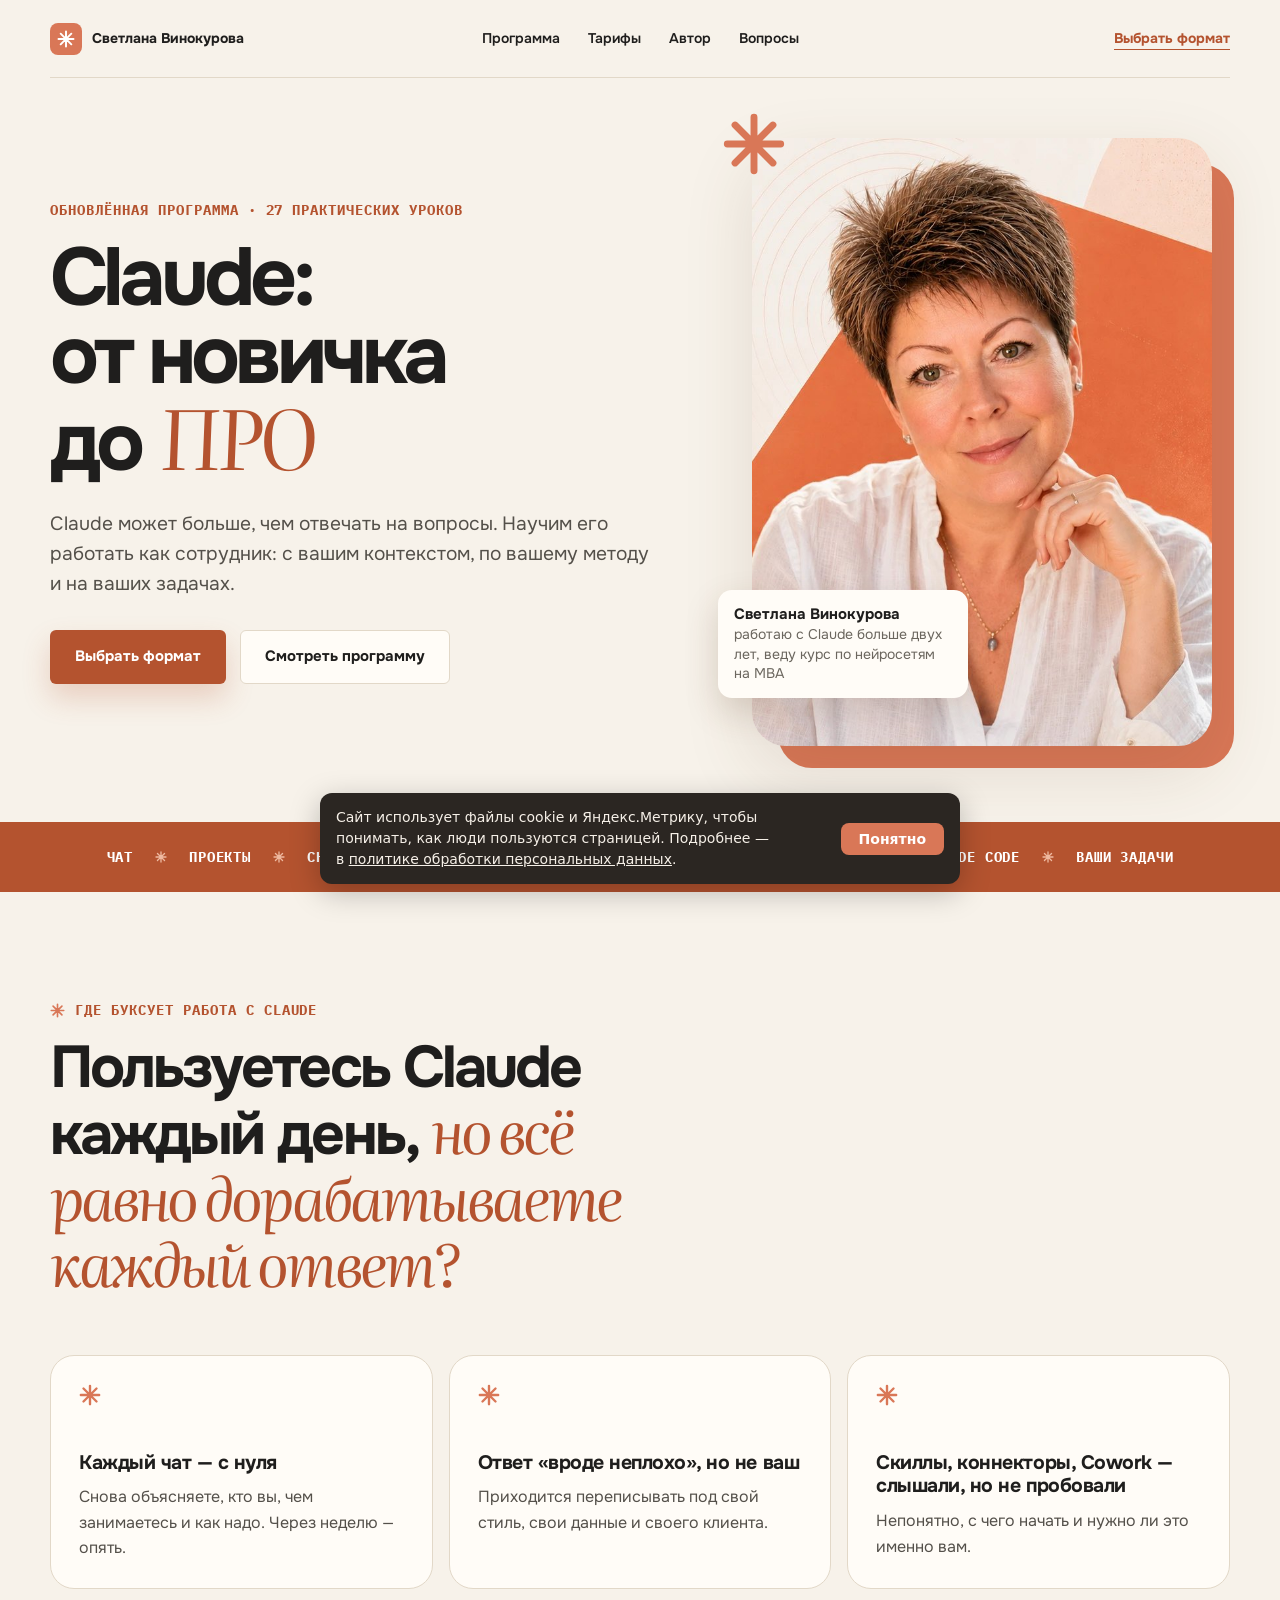
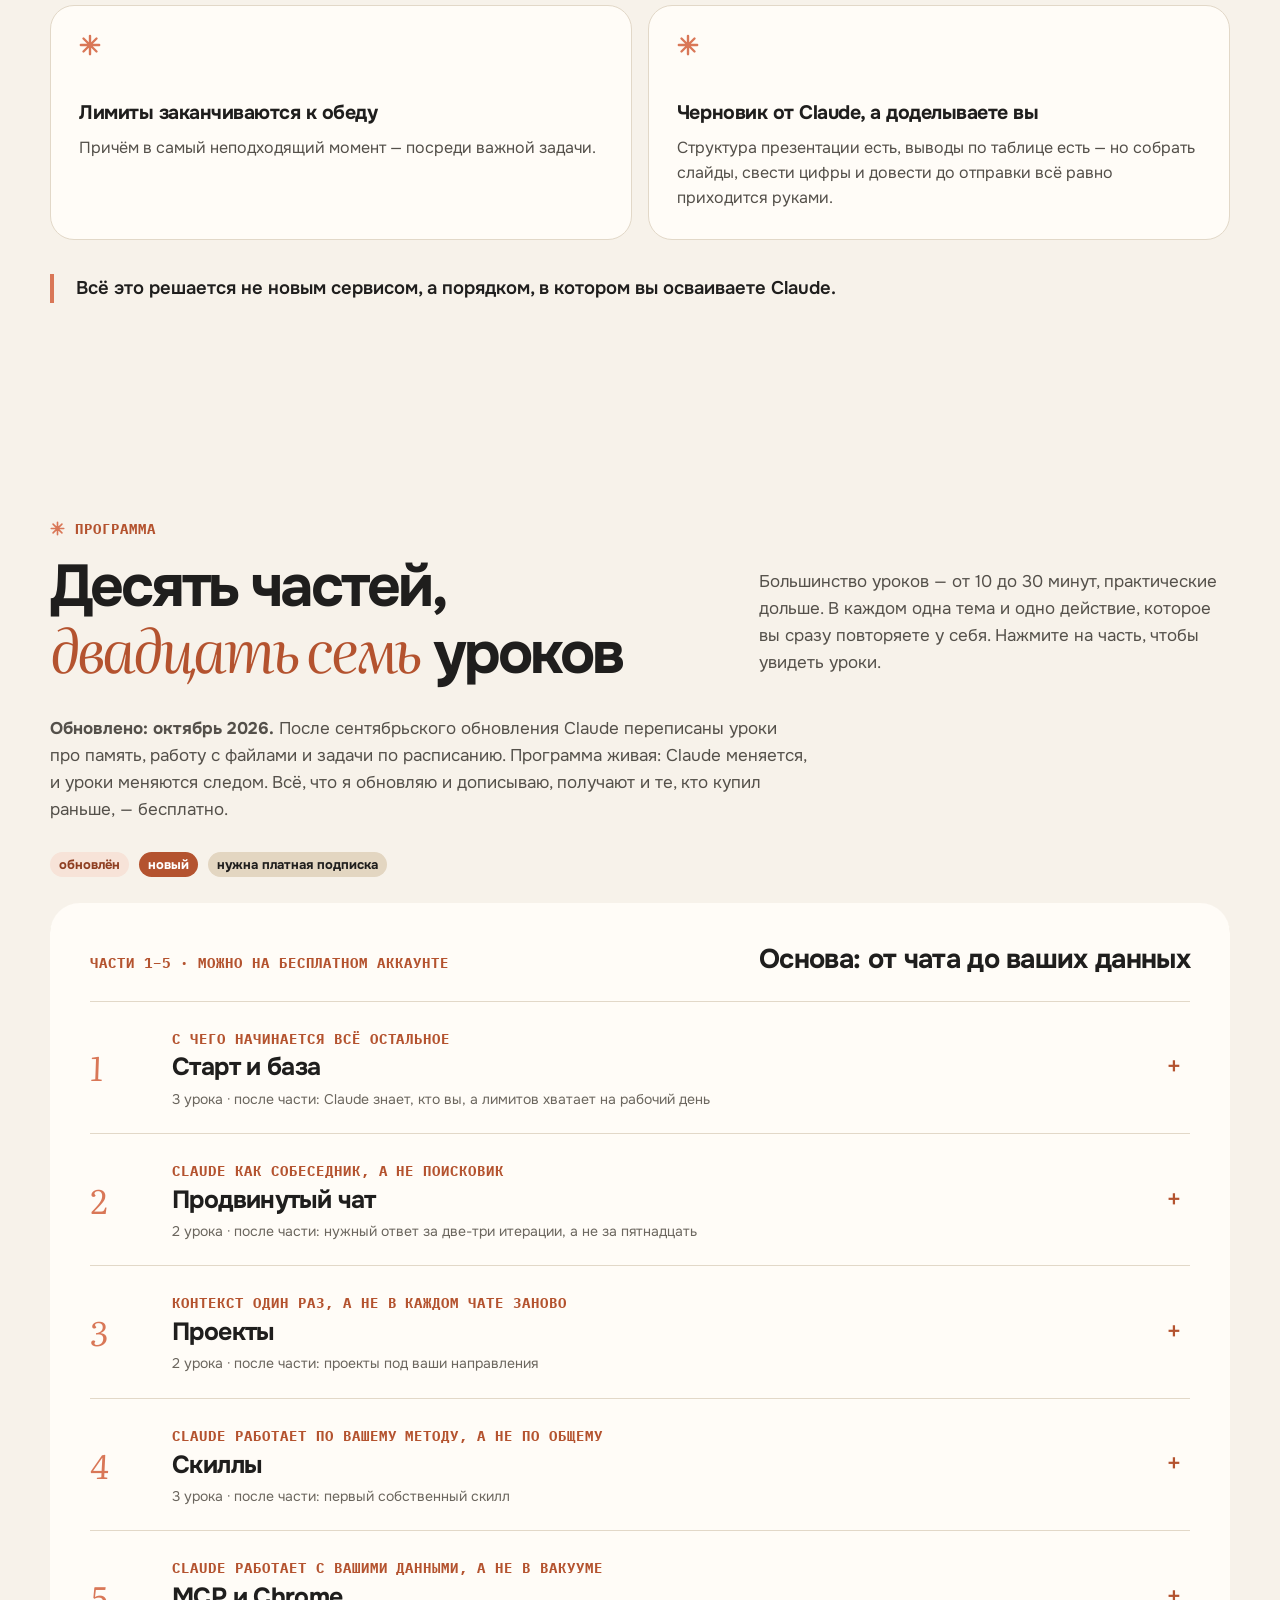
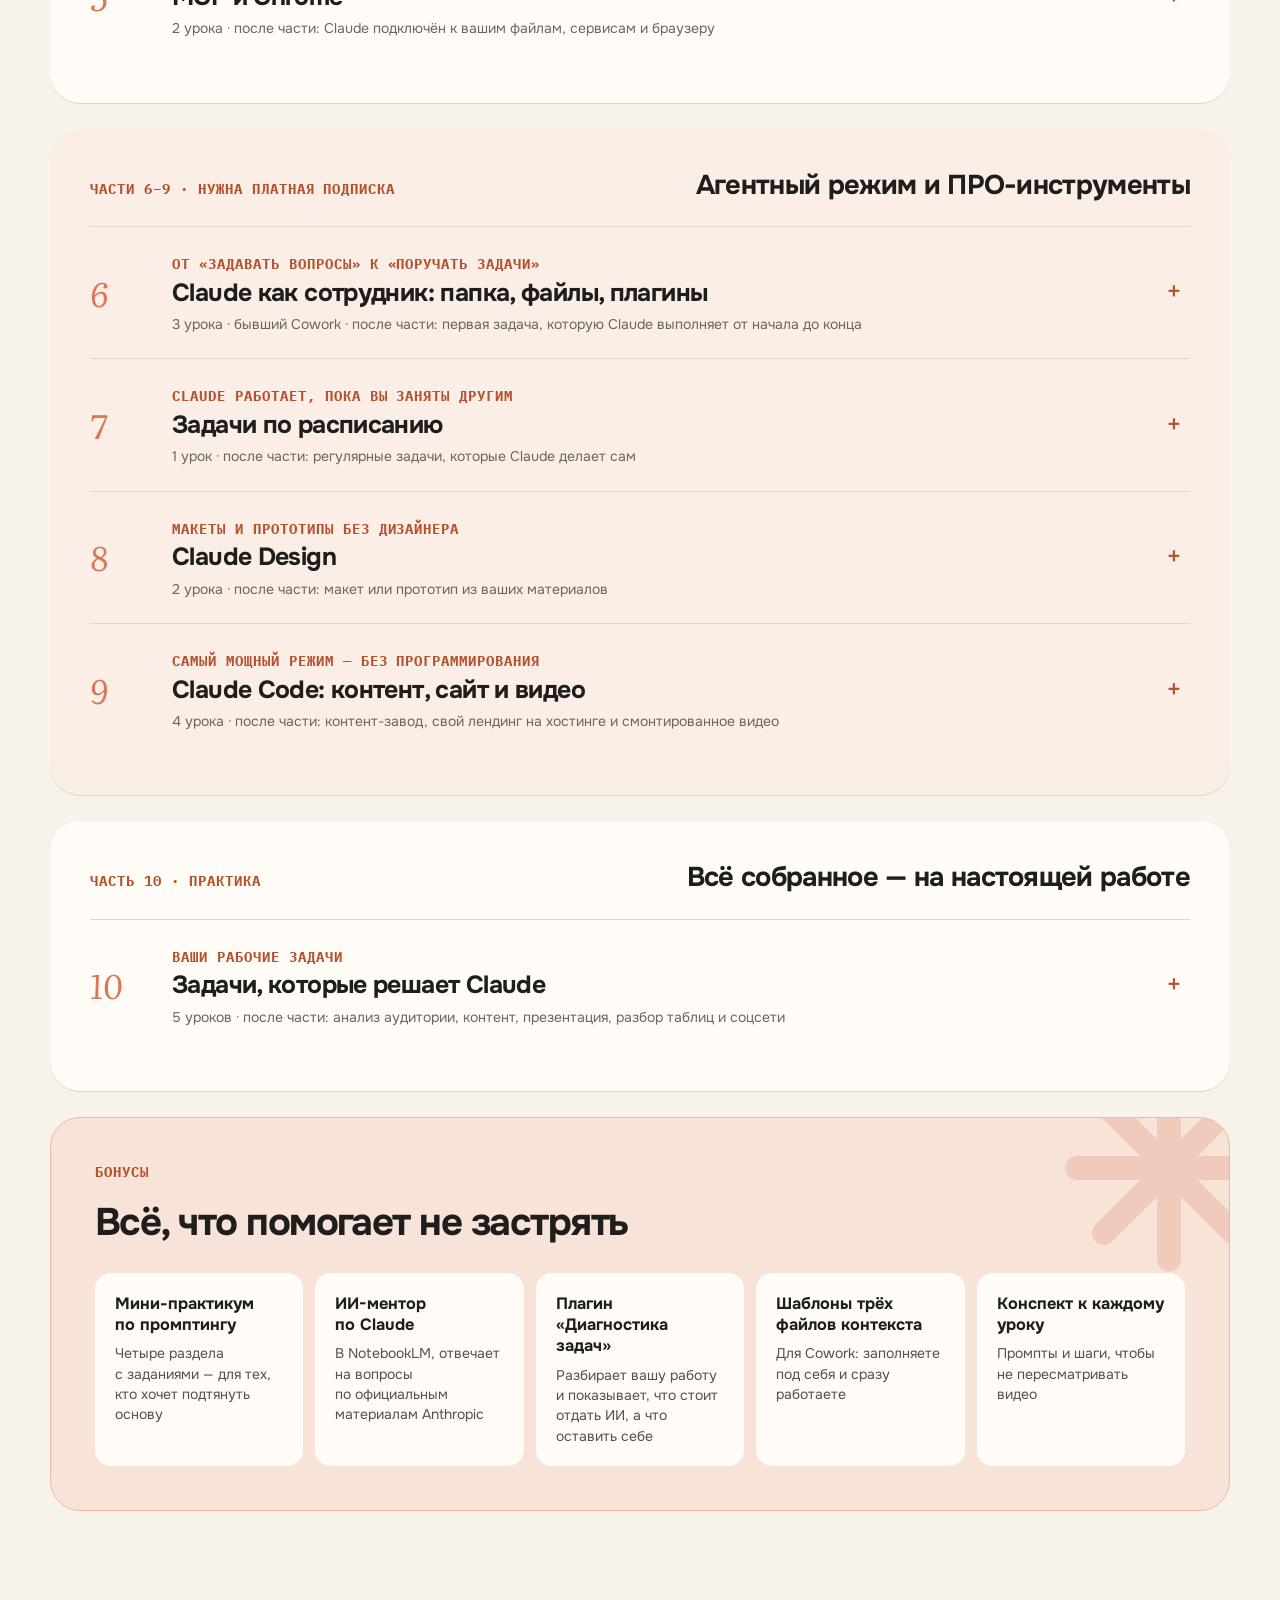
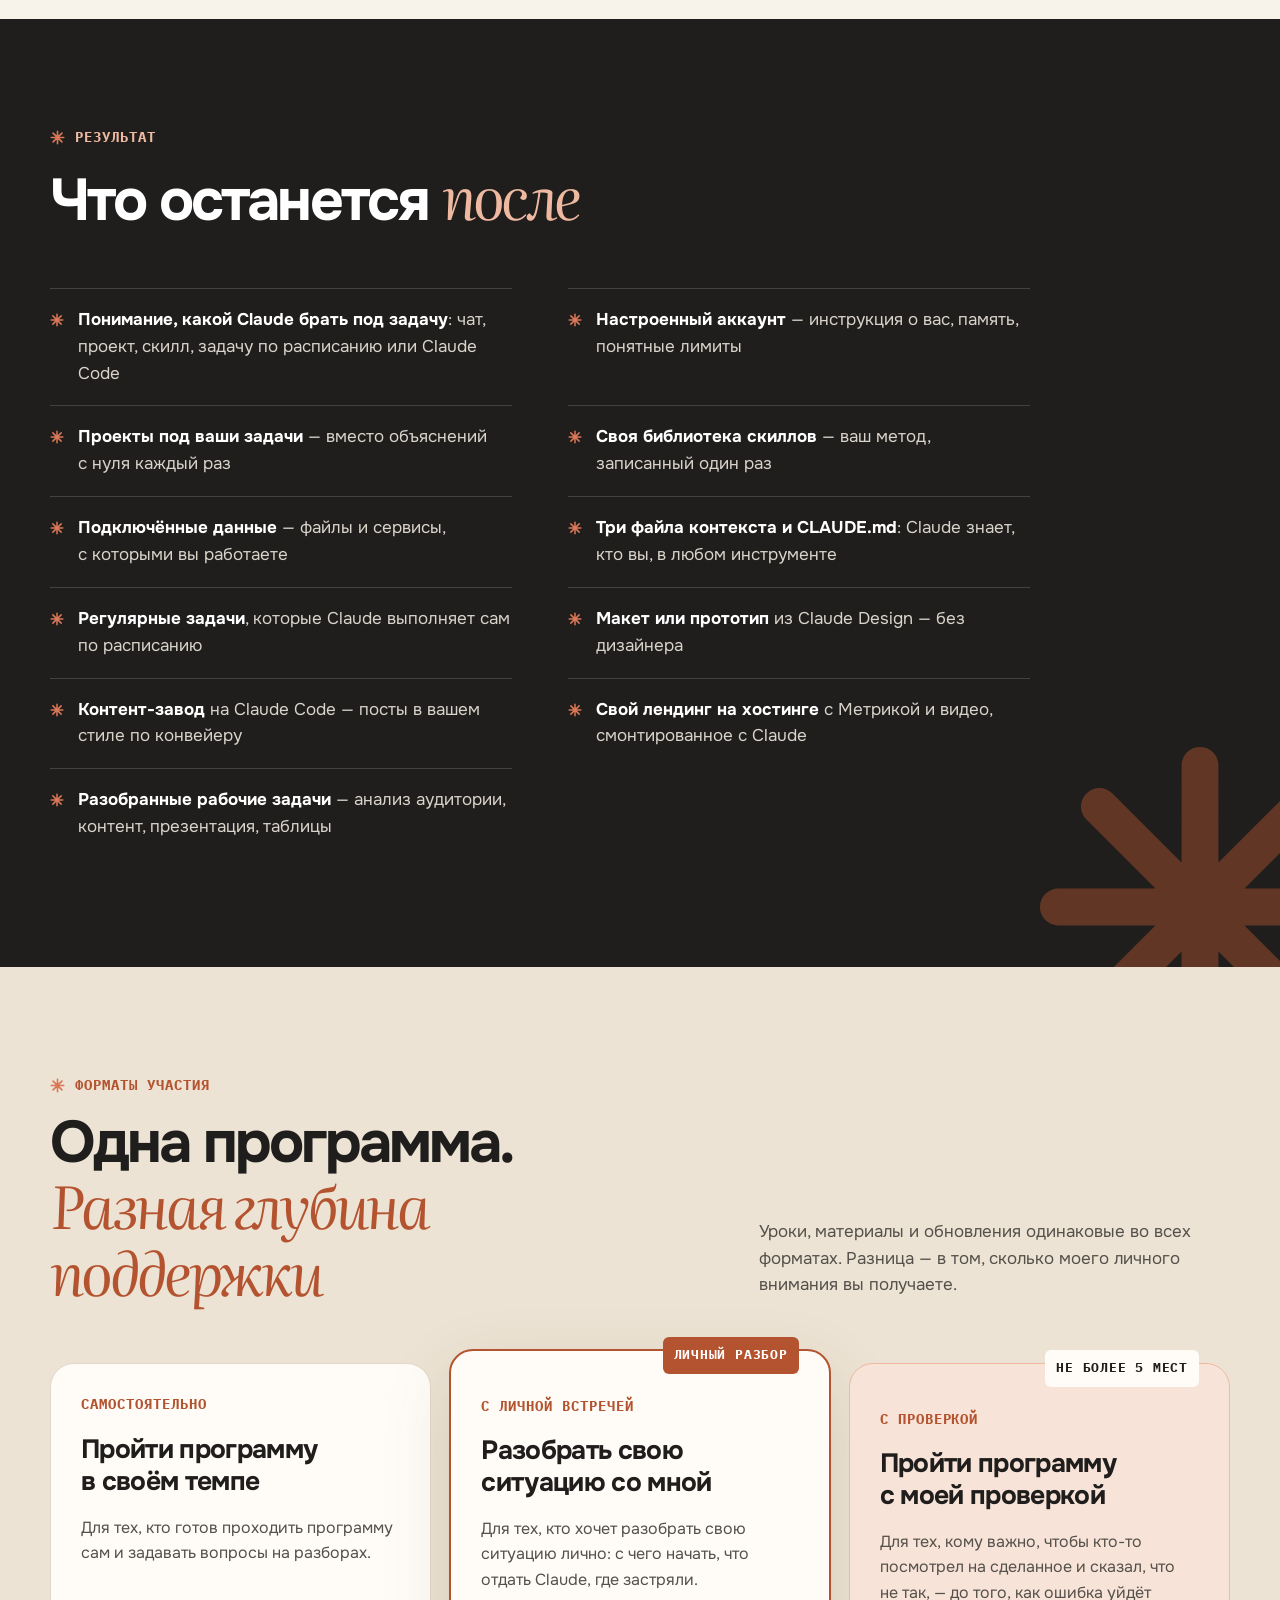
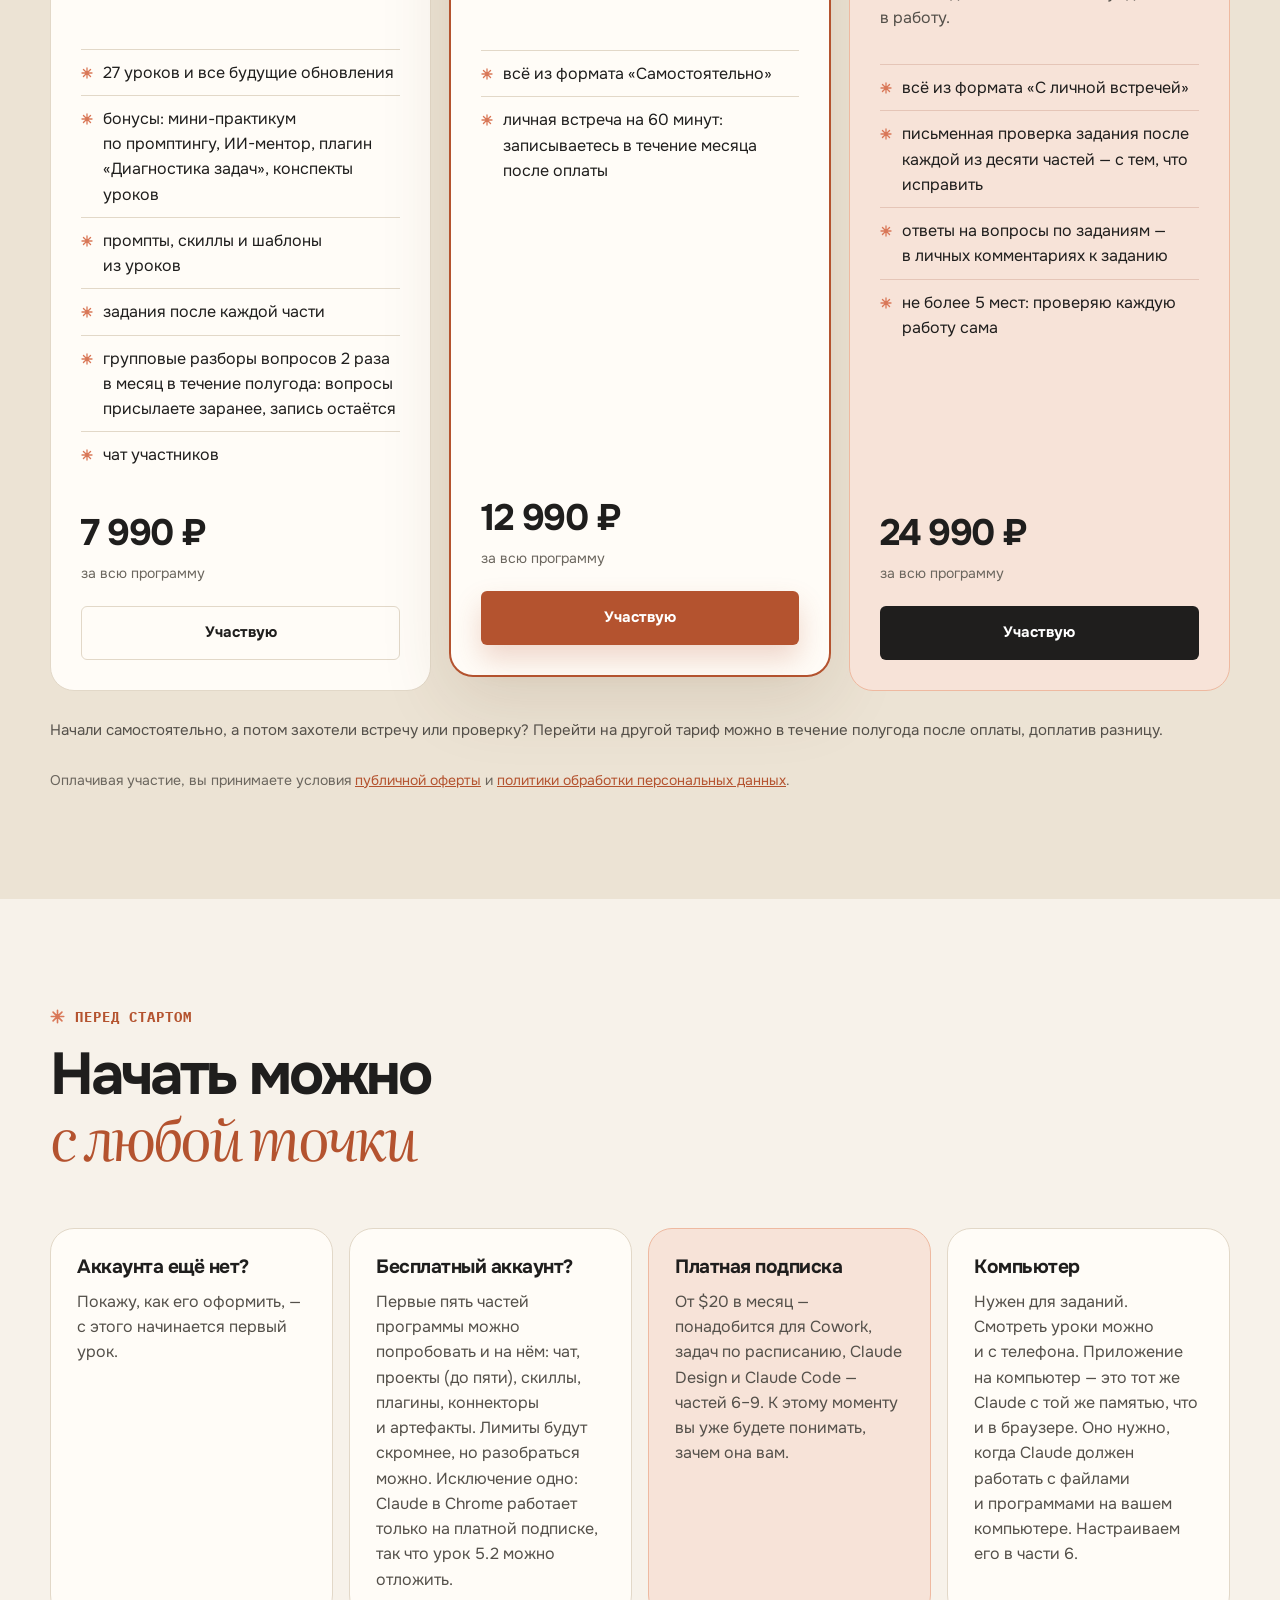
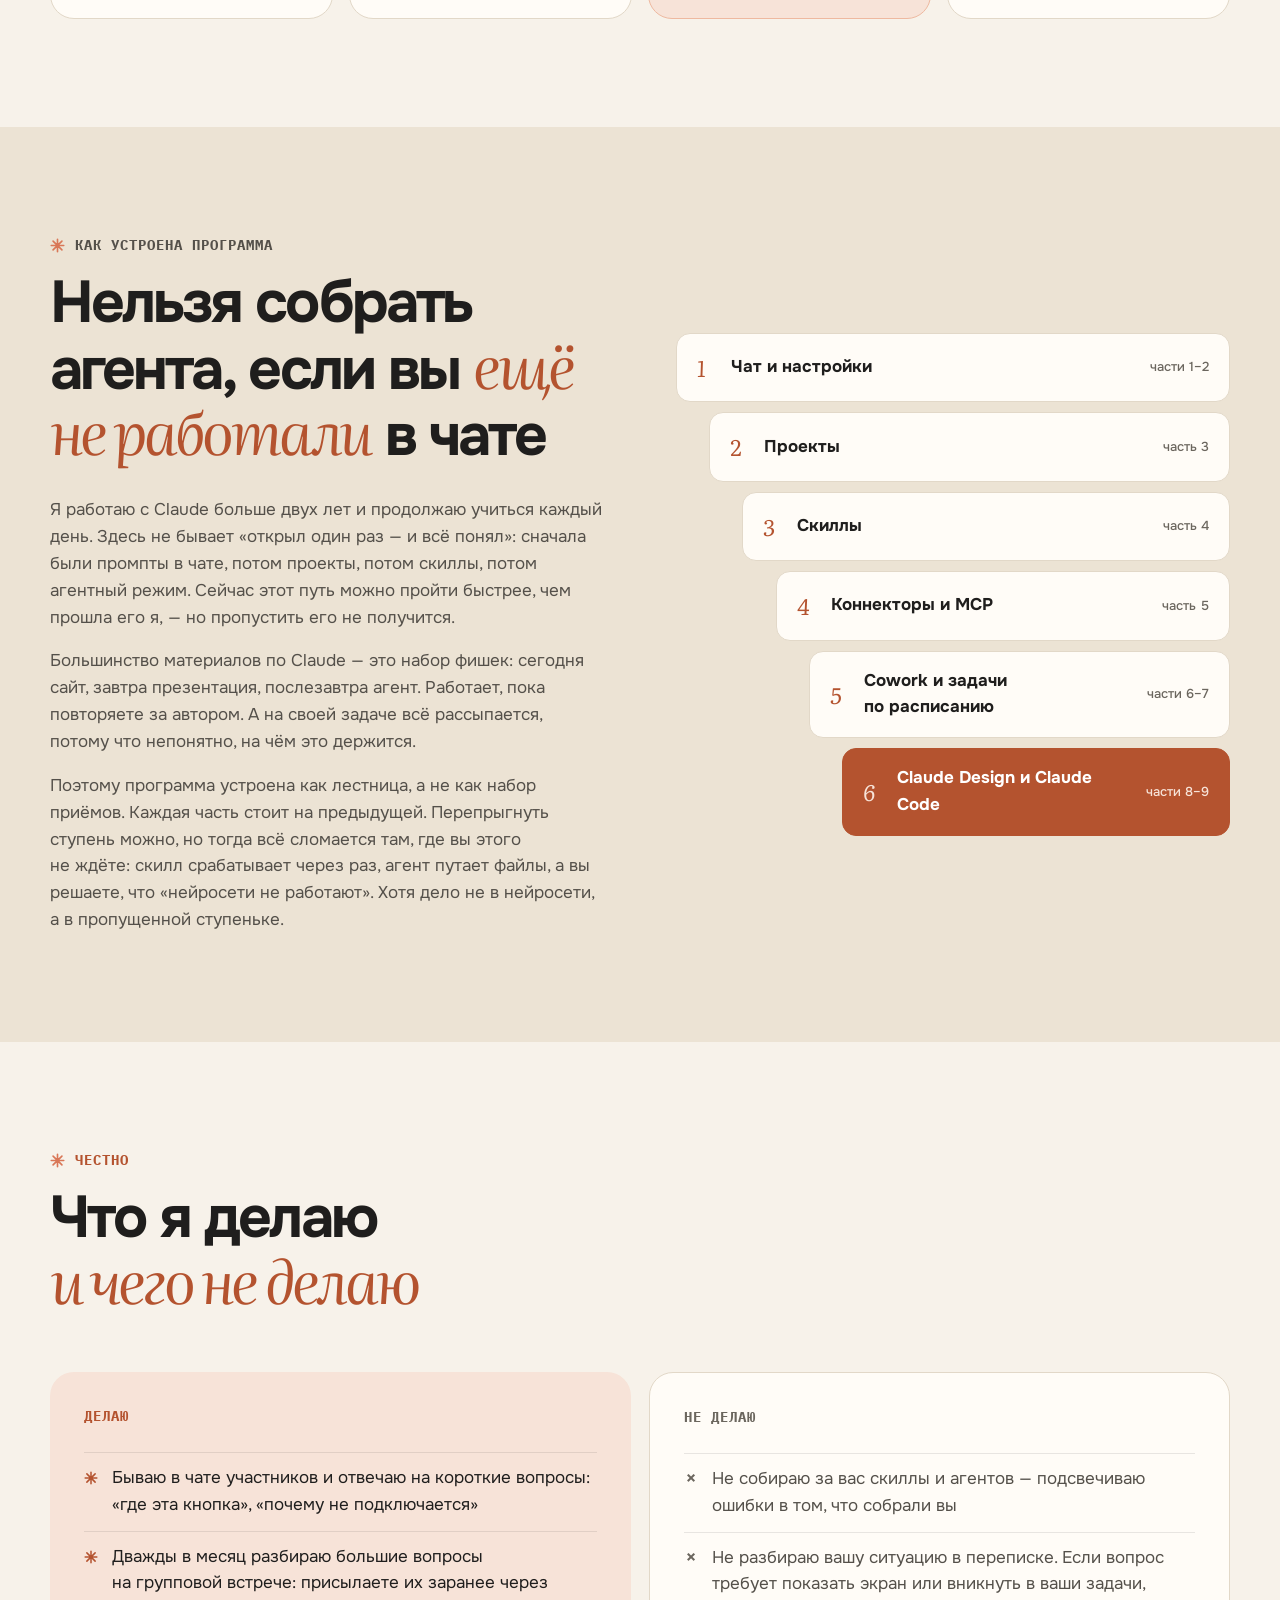
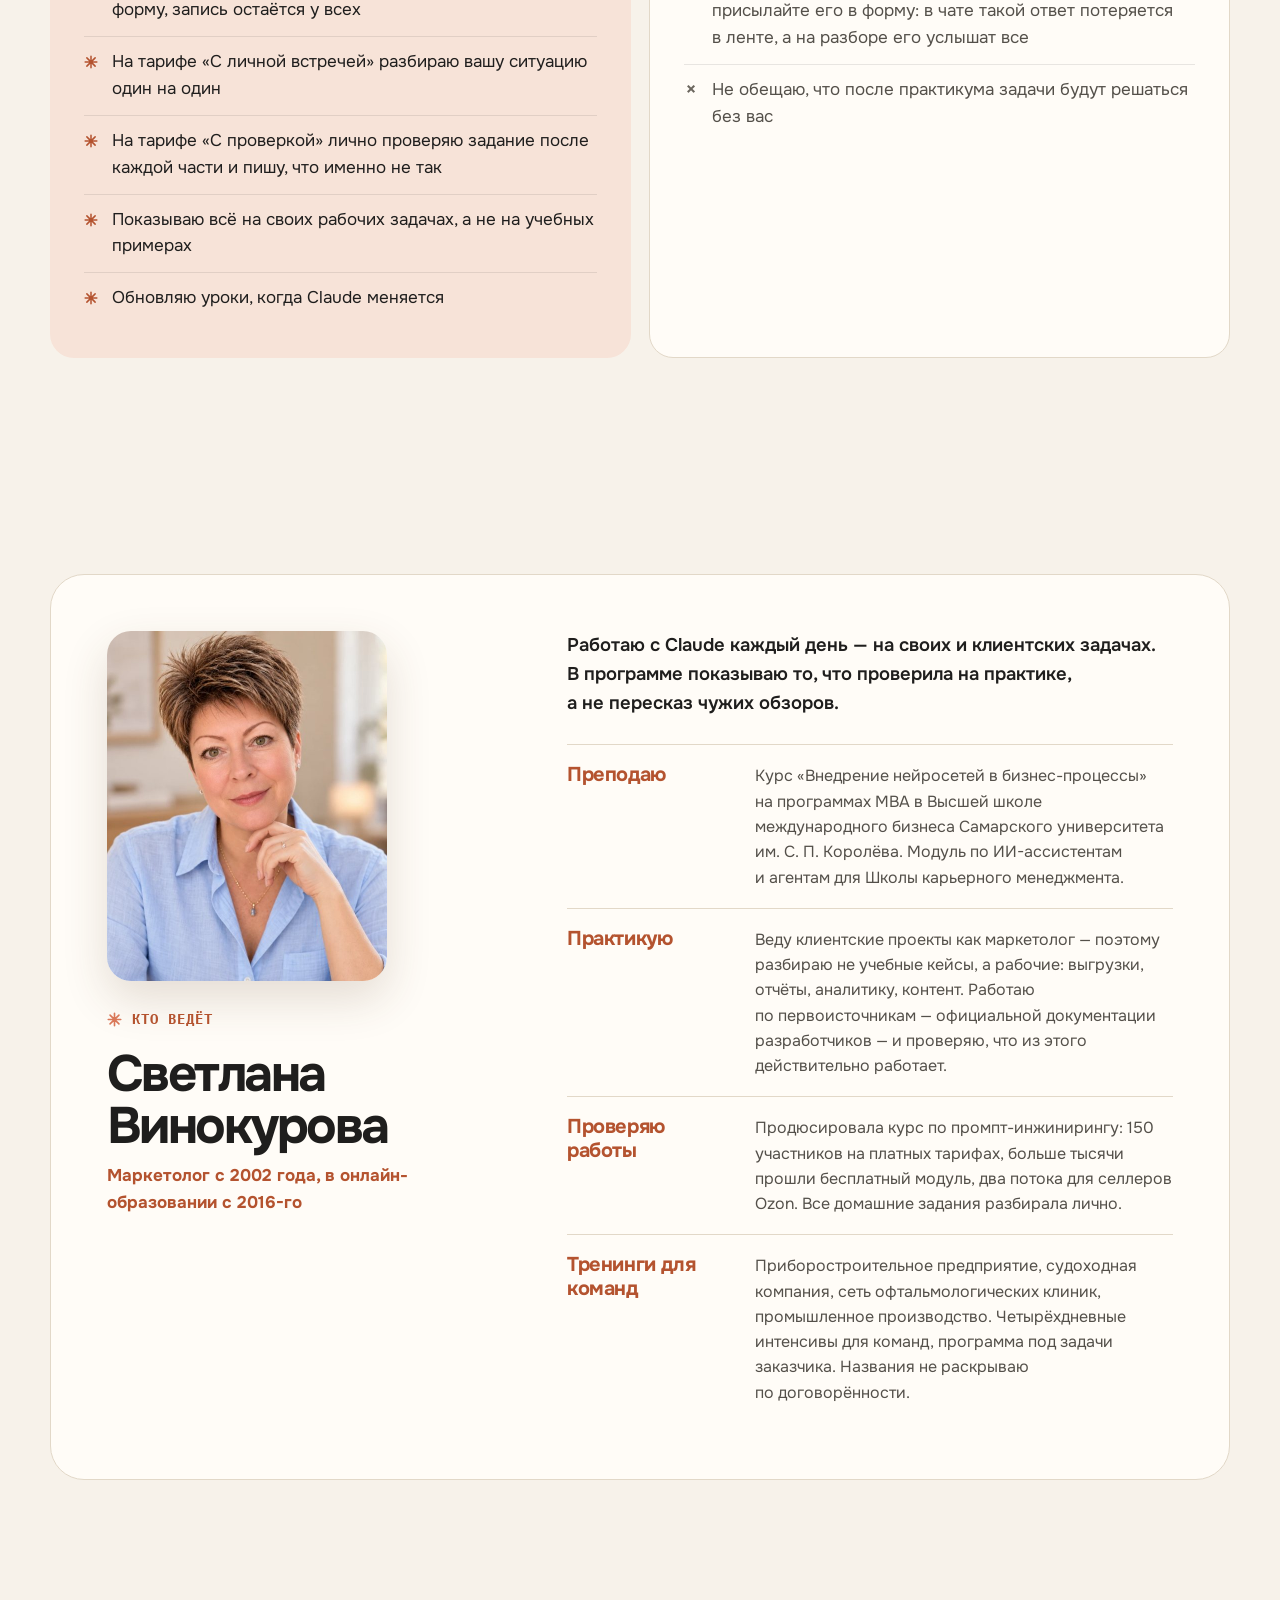
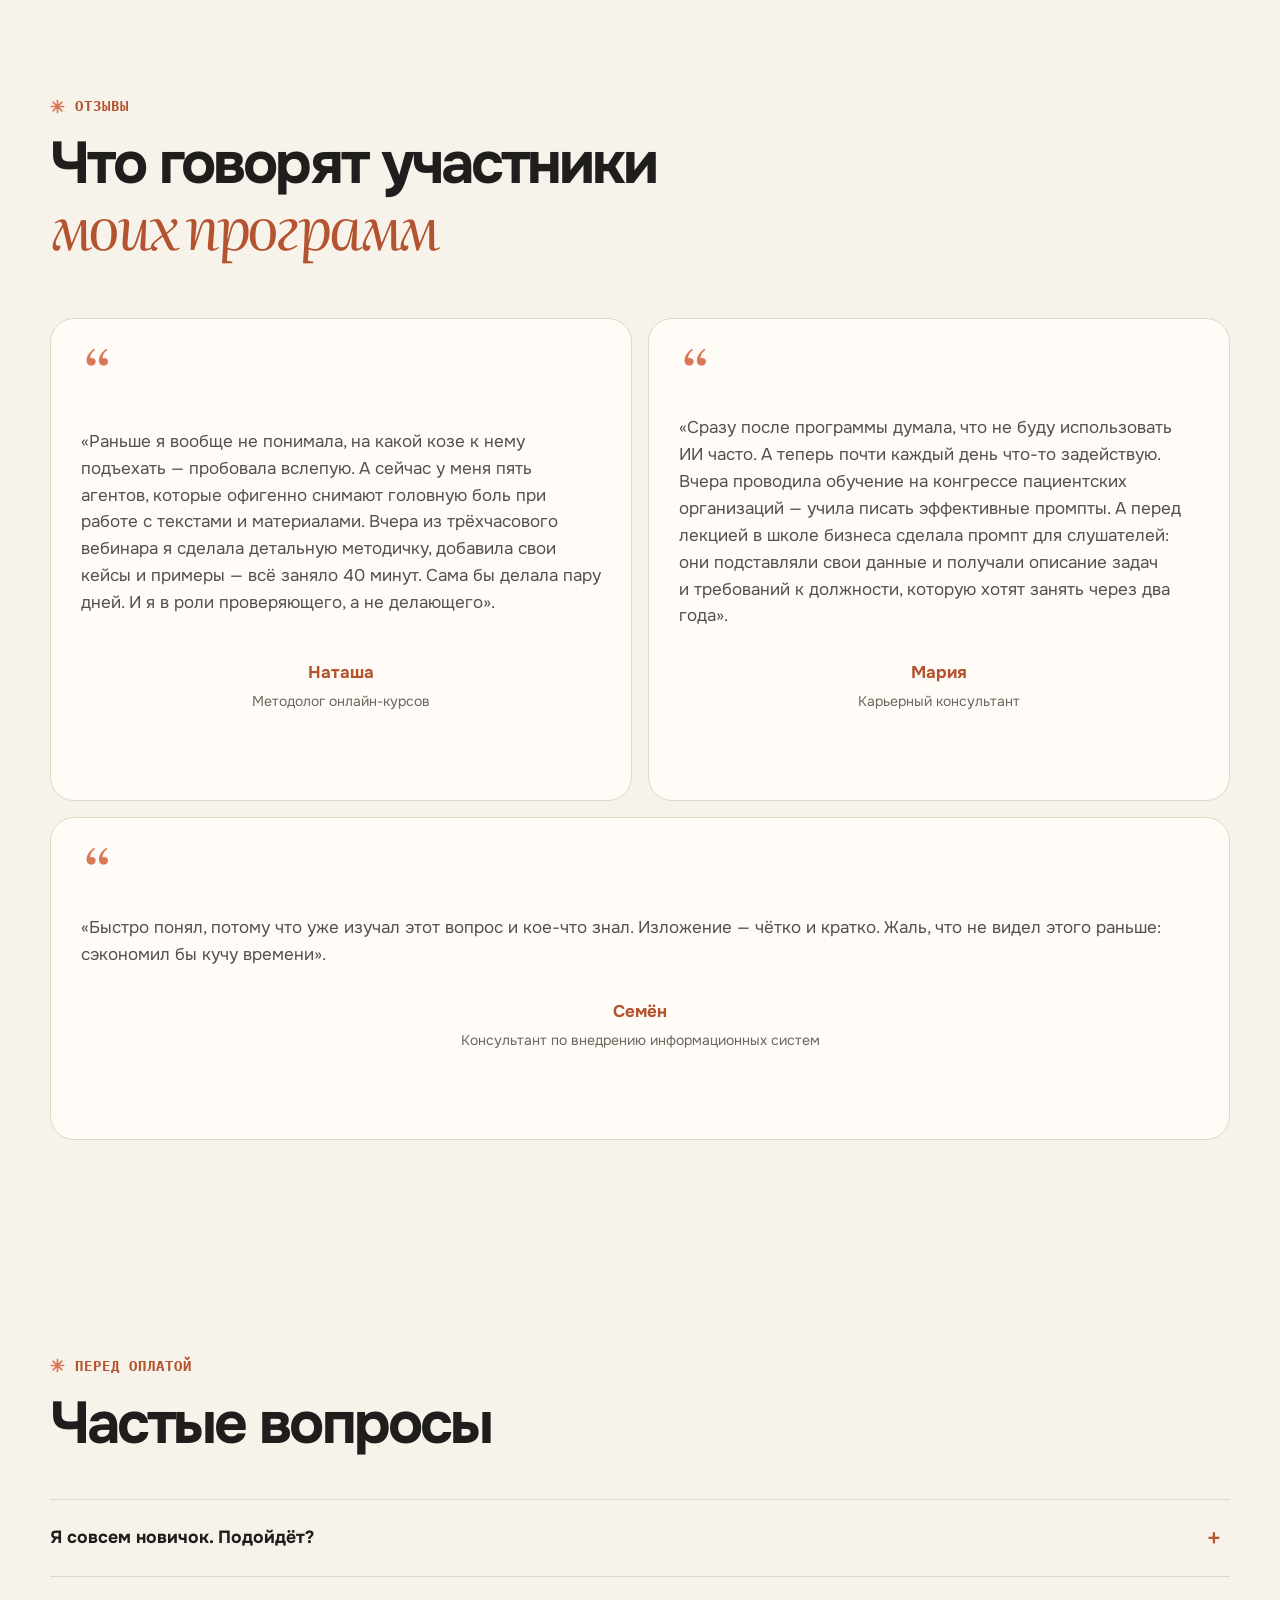
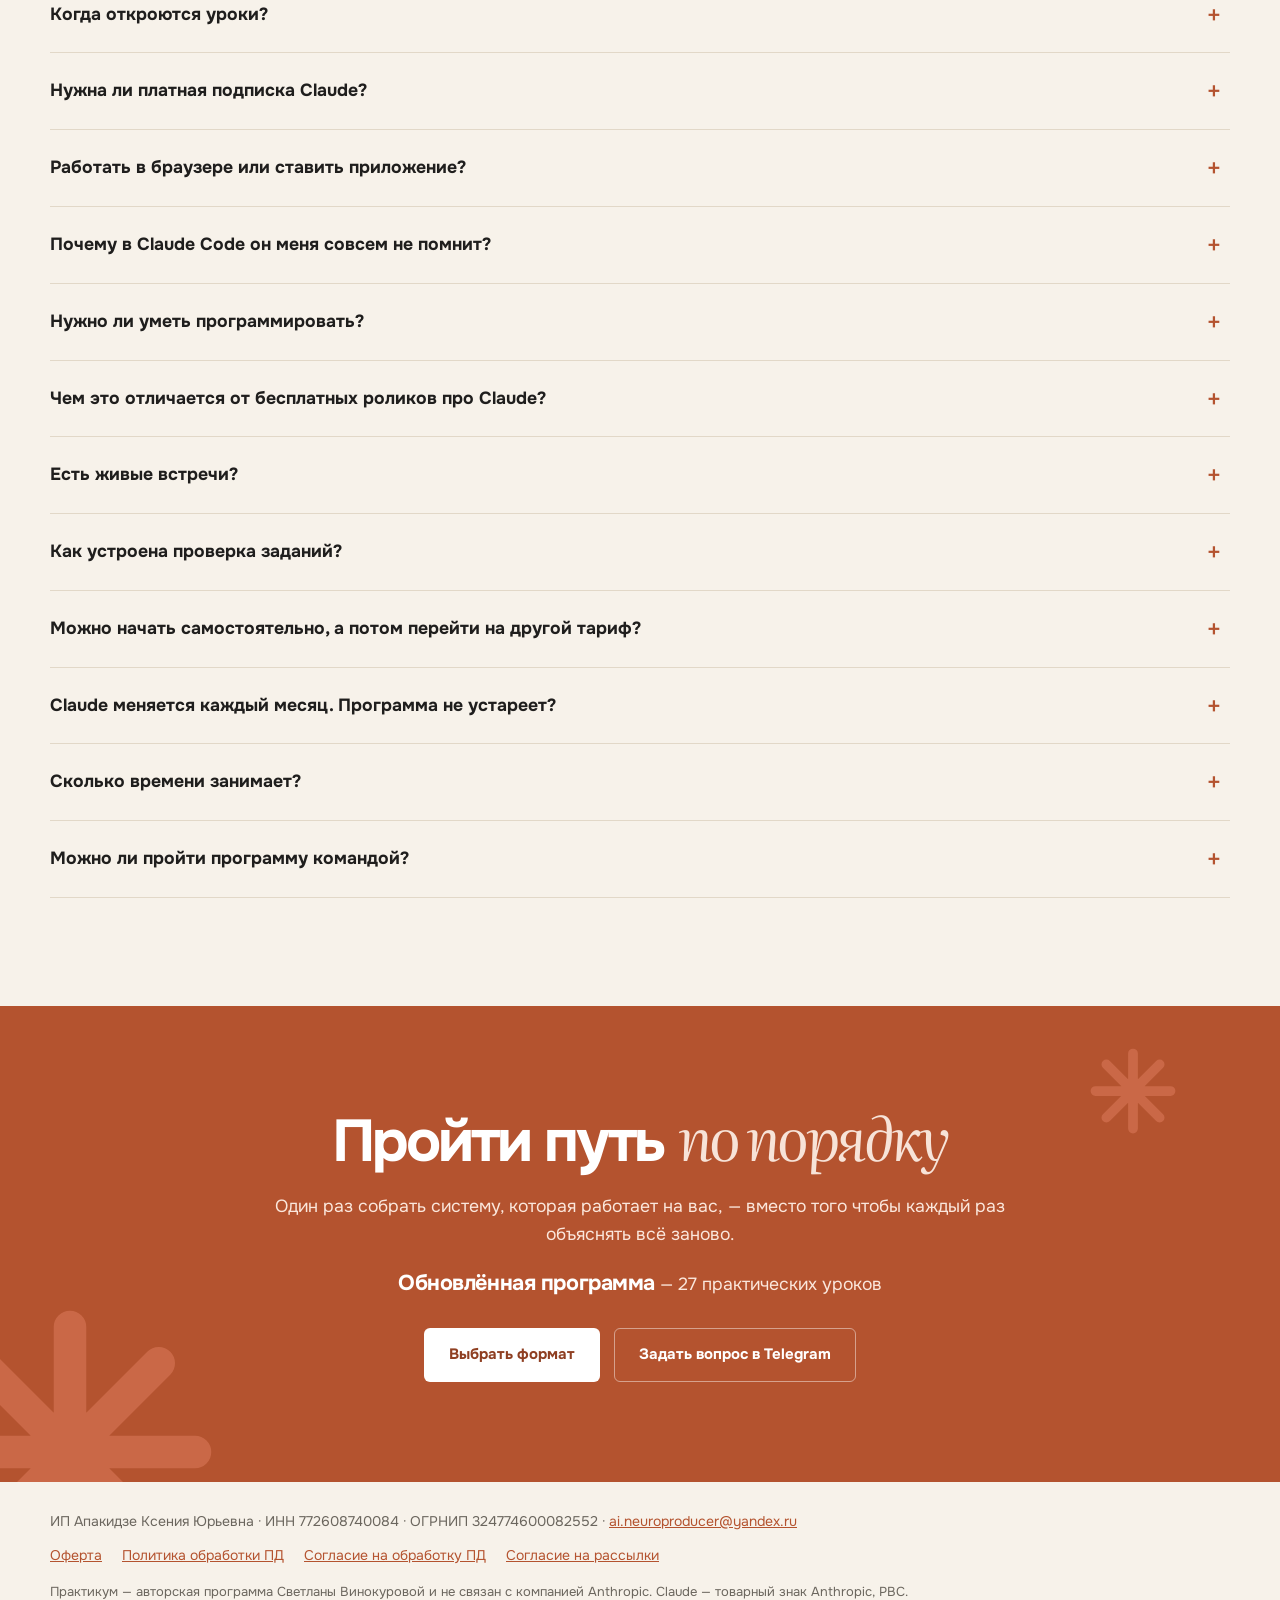
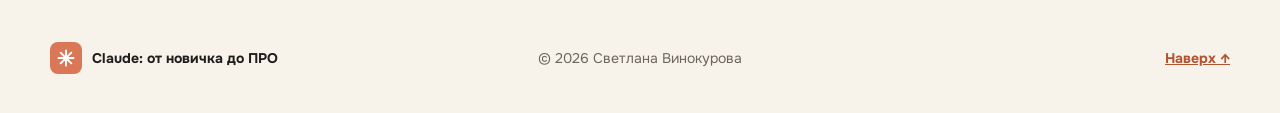
==== commit c0abedd1: "Предзаказ завершён: полные цены 7 990 / 12 990 / 24 990 ₽, оферта от 7 ноября Co-Authored-By: Claude" ====
--- a/index.html
+++ b/index.html
@@ -49,7 +49,7 @@
   <main id="top">
     <section class="hero shell">
       <div class="hero-copy">
-        <p class="eyebrow"><span>Цена предзаказа до&nbsp;6&nbsp;ноября</span> Обновлённая программа · 27&nbsp;практических&nbsp;уроков</p>
+        <p class="eyebrow">Обновлённая программа · 27&nbsp;практических&nbsp;уроков</p>
         <h1>Claude: от&nbsp;новичка до&nbsp;<em>ПРО</em></h1>
         <p class="hero-lead">Claude может больше, чем отвечать на&nbsp;вопросы. Научим его работать как сотрудник: с&nbsp;вашим контекстом, по&nbsp;вашему методу и&nbsp;на&nbsp;ваших задачах.</p>
         <div class="hero-actions">
@@ -104,7 +104,7 @@
               <summary><span class="module-number">1</span><span><span class="module-label">С&nbsp;чего начинается всё остальное</span><h3>Старт и&nbsp;база</h3><span class="module-teaser">3 урока · после части: Claude знает, кто вы, а&nbsp;лимитов хватает на&nbsp;рабочий день</span></span></summary>
               <div class="module-body">
                 <ul class="lessons">
-                  <li><b>1.1</b><span>Доступ из&nbsp;России, регистрация и&nbsp;первые 10&nbsp;минут: команда <code>/setup-claude</code>, браузер или приложение на&nbsp;компьютер&nbsp;— что даёт каждое <span class="tag tag-upd">обновлён</span></span></li>
+                  <li><b>1.1</b><span>Доступ из&nbsp;России, регистрация и&nbsp;первые 10&nbsp;минут: браузер или приложение на&nbsp;компьютер&nbsp;— что даёт каждое, команда <code>/setup-claude</code> на&nbsp;платной подписке <span class="tag tag-upd">обновлён</span></span></li>
                   <li><b>1.2</b><span>Память и&nbsp;глобальная инструкция: как Claude вас запоминает, где это посмотреть и&nbsp;поправить и&nbsp;почему иногда кажется, что он «забыл» <span class="tag tag-new">новый</span></span></li>
                   <li><b>1.3</b><span>Лимиты и&nbsp;модели: Haiku, Sonnet, Opus&nbsp;— какую брать под задачу, чтобы лимита хватало до&nbsp;вечера <span class="tag tag-upd">обновлён</span></span></li>
                 </ul>
@@ -301,7 +301,7 @@
               <li>групповые разборы вопросов 2&nbsp;раза в&nbsp;месяц в&nbsp;течение полугода: вопросы присылаете заранее, запись остаётся</li>
               <li>чат участников</li>
             </ul>
-            <div class="price"><s class="price-old">7&nbsp;990&nbsp;₽</s><strong>4&nbsp;990&nbsp;₽</strong><span>цена предзаказа</span></div>
+            <div class="price"><strong>7&nbsp;990&nbsp;₽</strong><span>за всю программу</span></div>
             <a class="button button-outline" href="#tariffs" data-link="pay_self" data-goal="tariff_self">Участвую</a>
           </article>
 
@@ -312,7 +312,7 @@
               <li>всё из&nbsp;формата «Самостоятельно»</li>
               <li>личная встреча на&nbsp;60&nbsp;минут: записываетесь в&nbsp;течение месяца после оплаты</li>
             </ul>
-            <div class="price"><s class="price-old">12&nbsp;990&nbsp;₽</s><strong>9&nbsp;990&nbsp;₽</strong><span>цена предзаказа</span></div>
+            <div class="price"><strong>12&nbsp;990&nbsp;₽</strong><span>за всю программу</span></div>
             <a class="button button-primary" href="#tariffs" data-link="pay_meeting" data-goal="tariff_meeting">Участвую</a>
           </article>
 
@@ -325,11 +325,10 @@
               <li>ответы на&nbsp;вопросы по&nbsp;заданиям&nbsp;— в&nbsp;личных комментариях к&nbsp;заданию</li>
               <li>не&nbsp;более 5&nbsp;мест: проверяю каждую работу сама</li>
             </ul>
-            <div class="price"><s class="price-old">24&nbsp;990&nbsp;₽</s><strong>19&nbsp;990&nbsp;₽</strong><span>цена предзаказа</span></div>
+            <div class="price"><strong>24&nbsp;990&nbsp;₽</strong><span>за всю программу</span></div>
             <a class="button button-dark" href="#tariffs" data-link="pay_review" data-goal="tariff_review">Участвую</a>
           </article>
         </div>
-        <p class="upgrade-note">Цены предзаказа действуют, пока открываются уроки,&nbsp;— до&nbsp;6&nbsp;ноября включительно. С&nbsp;7&nbsp;ноября&nbsp;— 7&nbsp;990, 12&nbsp;990 и&nbsp;24&nbsp;990&nbsp;₽.</p>
         <p class="upgrade-note">Начали самостоятельно, а&nbsp;потом захотели встречу или проверку? Перейти на&nbsp;другой тариф можно в&nbsp;течение полугода после оплаты, доплатив разницу.</p>
         <p class="tariff-legal">Оплачивая участие, вы принимаете условия <a href="oferta">публичной оферты</a> и&nbsp;<a href="privacy">политики обработки персональных данных</a>.</p>
       </div>
@@ -468,7 +467,7 @@
     <p>© 2026 Светлана Винокурова</p>
     <a href="#top">Наверх ↑</a>
   </footer>
-  <script src="script.js?v=20261027"></script>
+  <script src="script.js?v=20261107"></script>
   <script src="cookie.js"></script>
 </body>
 </html>
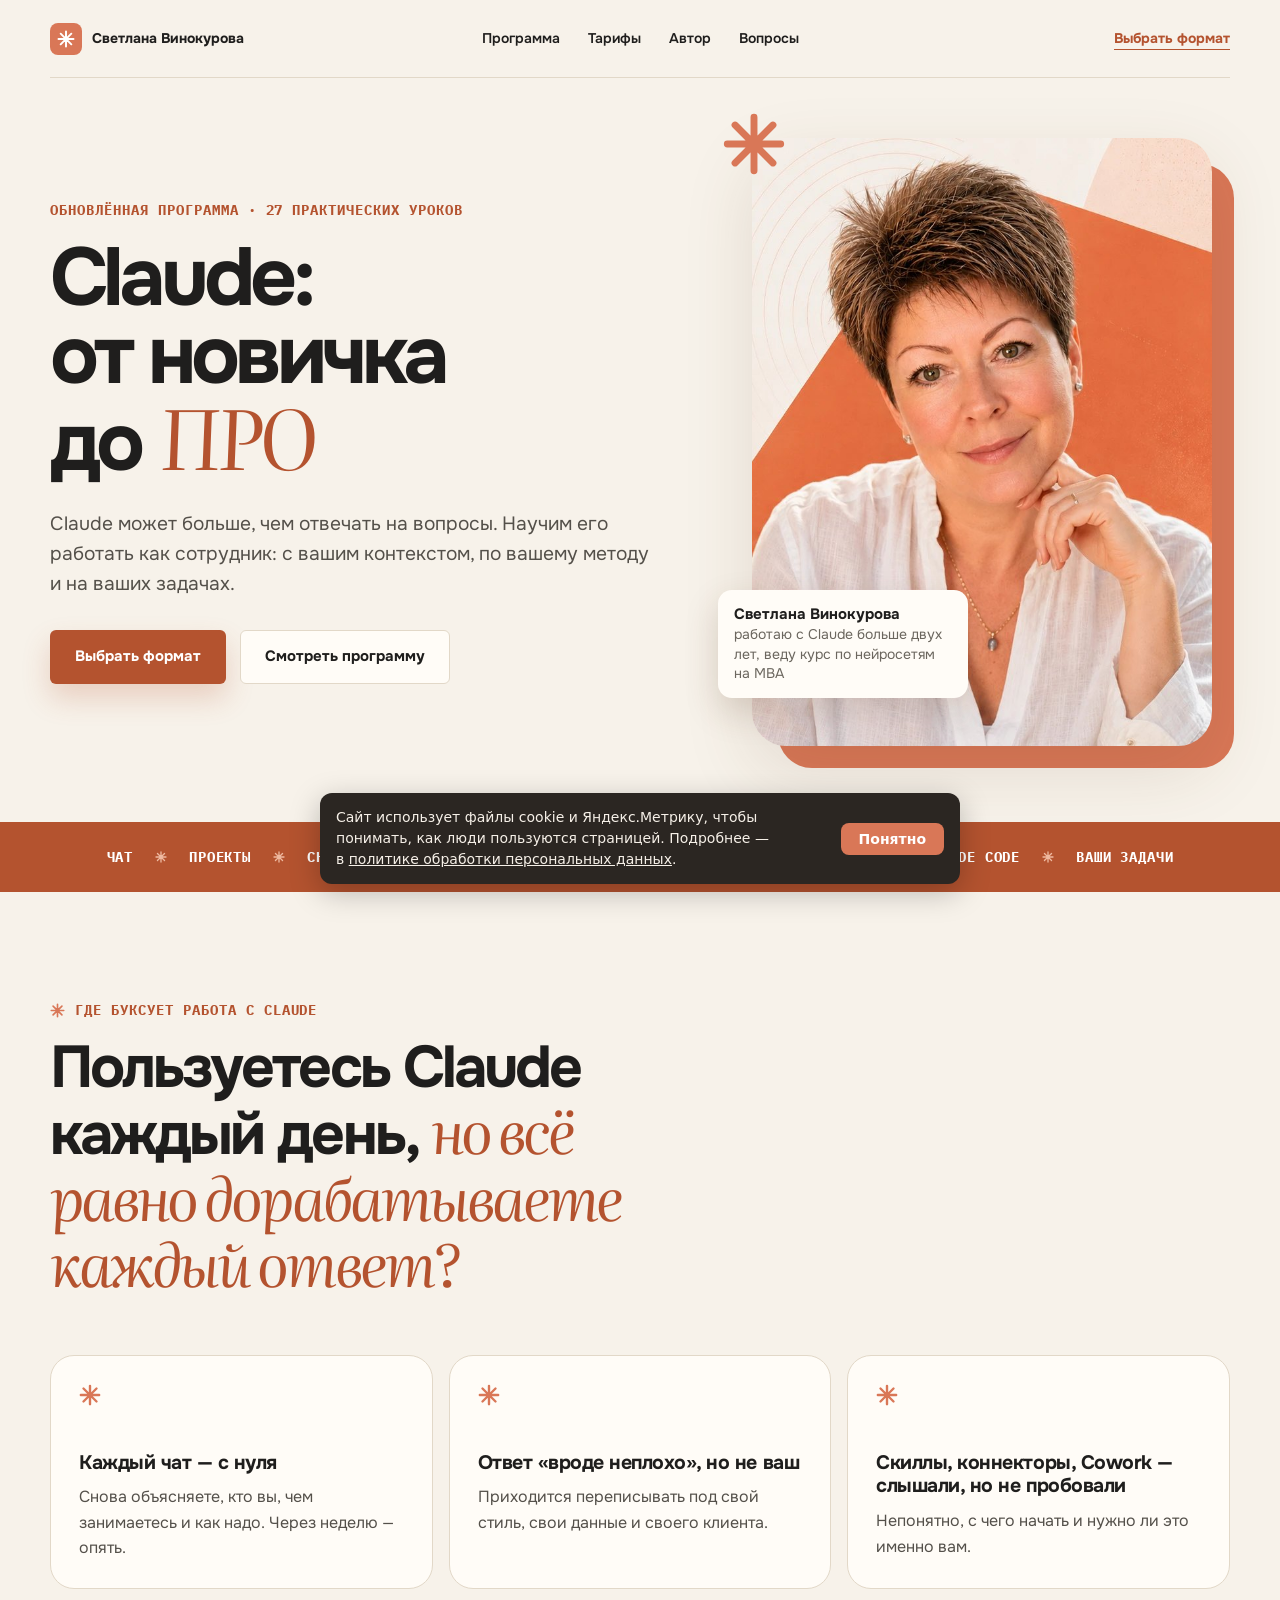
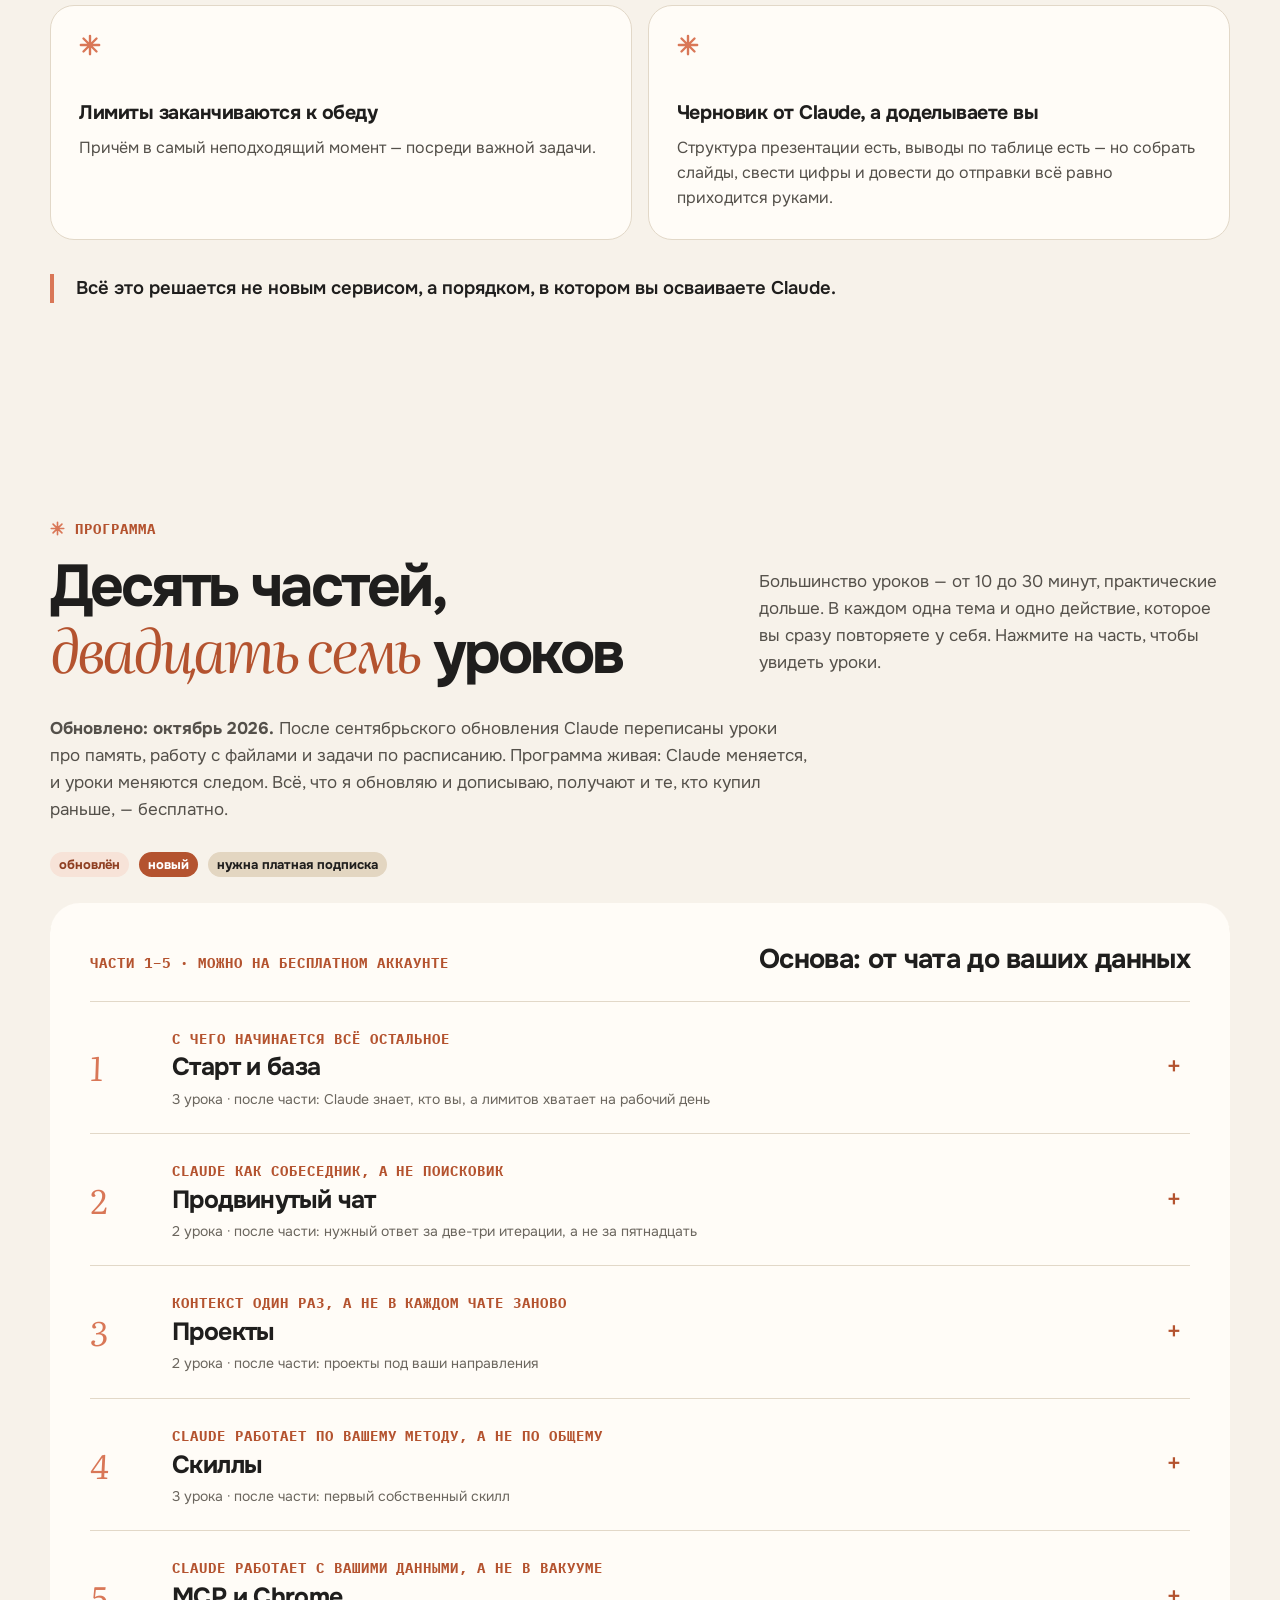
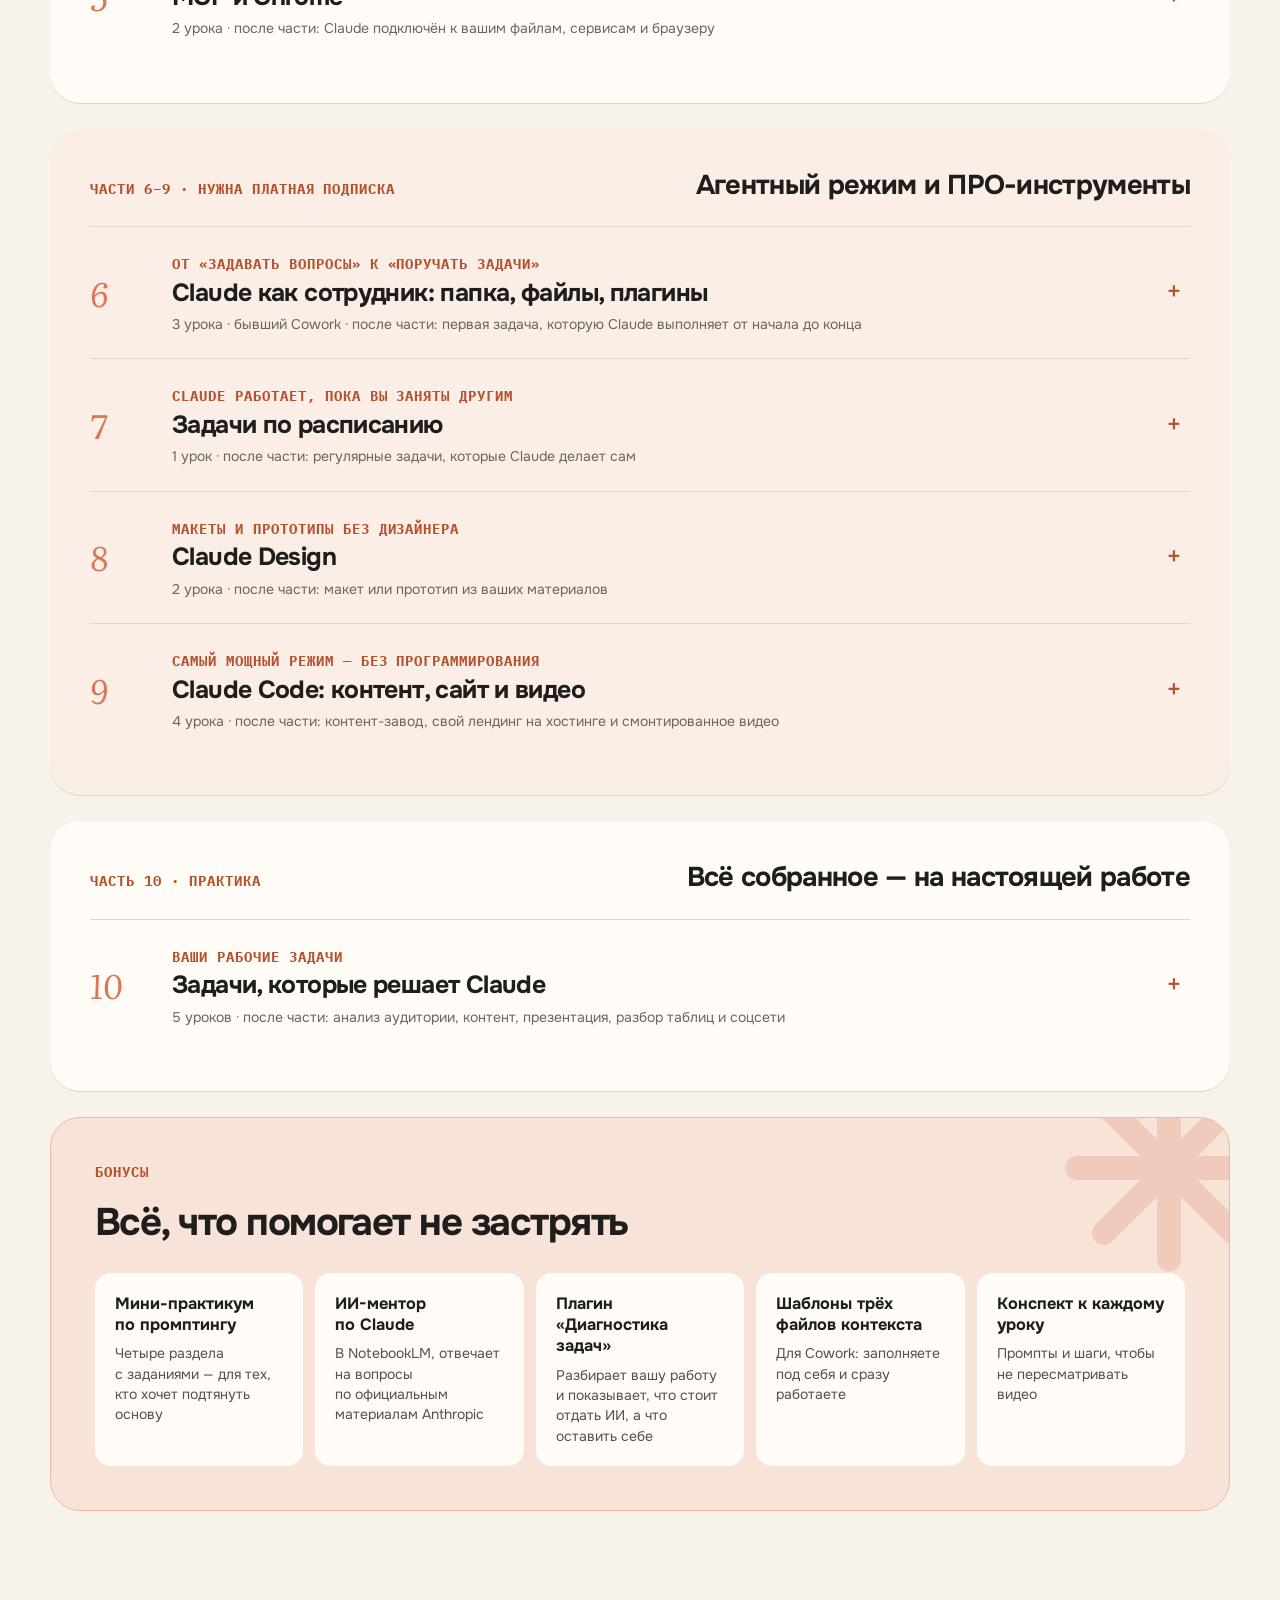
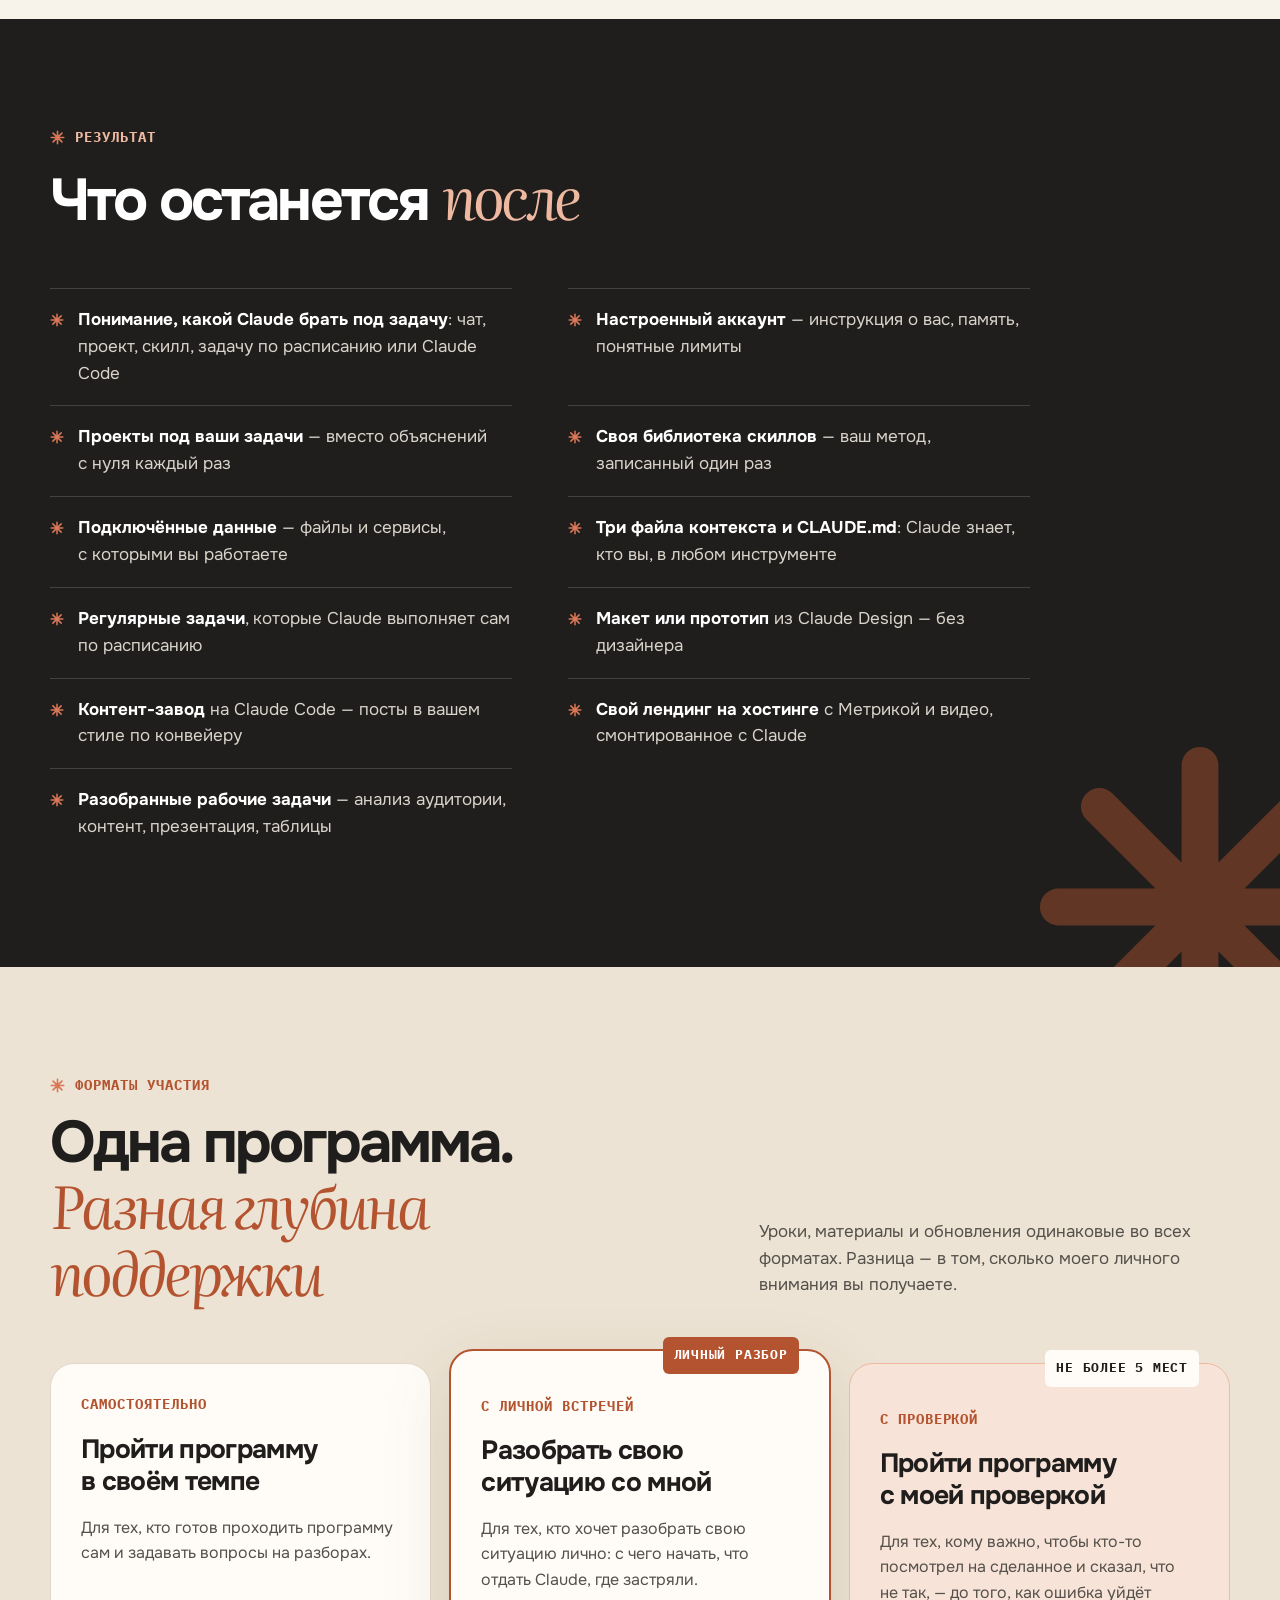
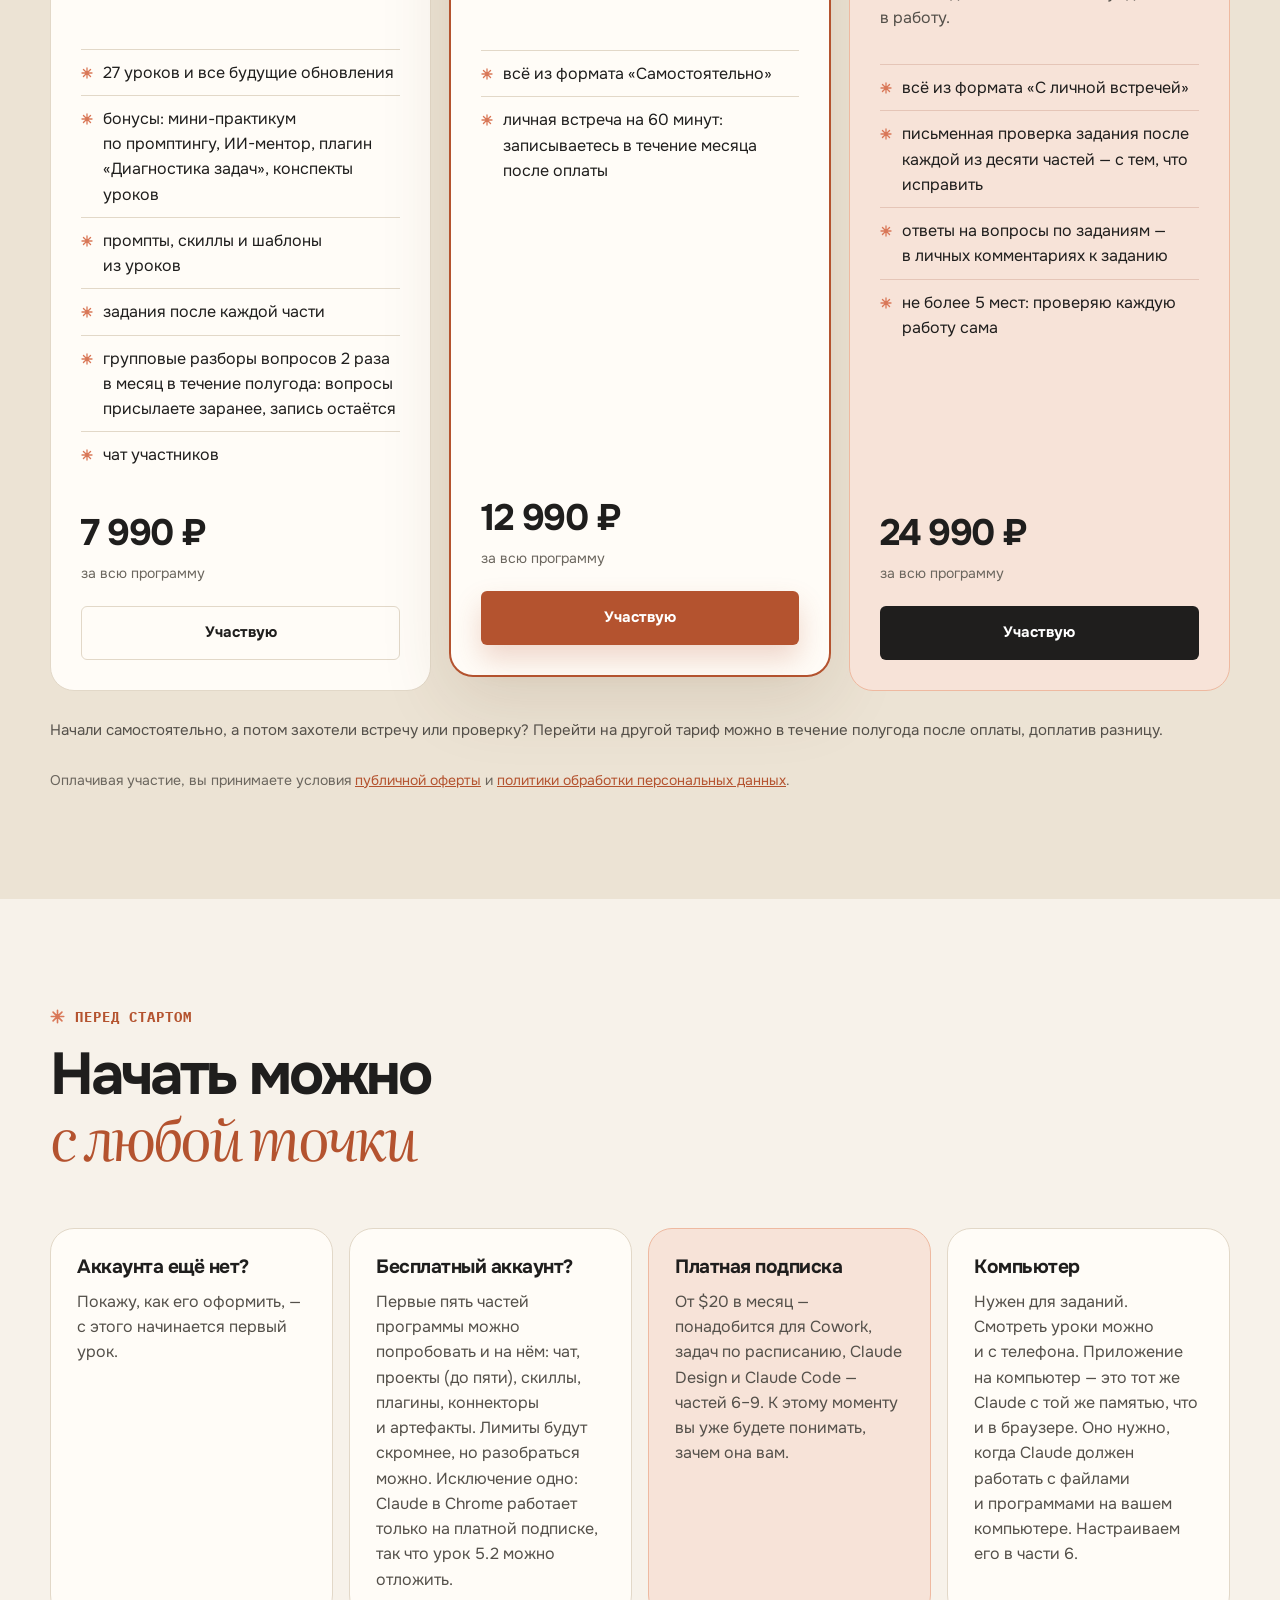
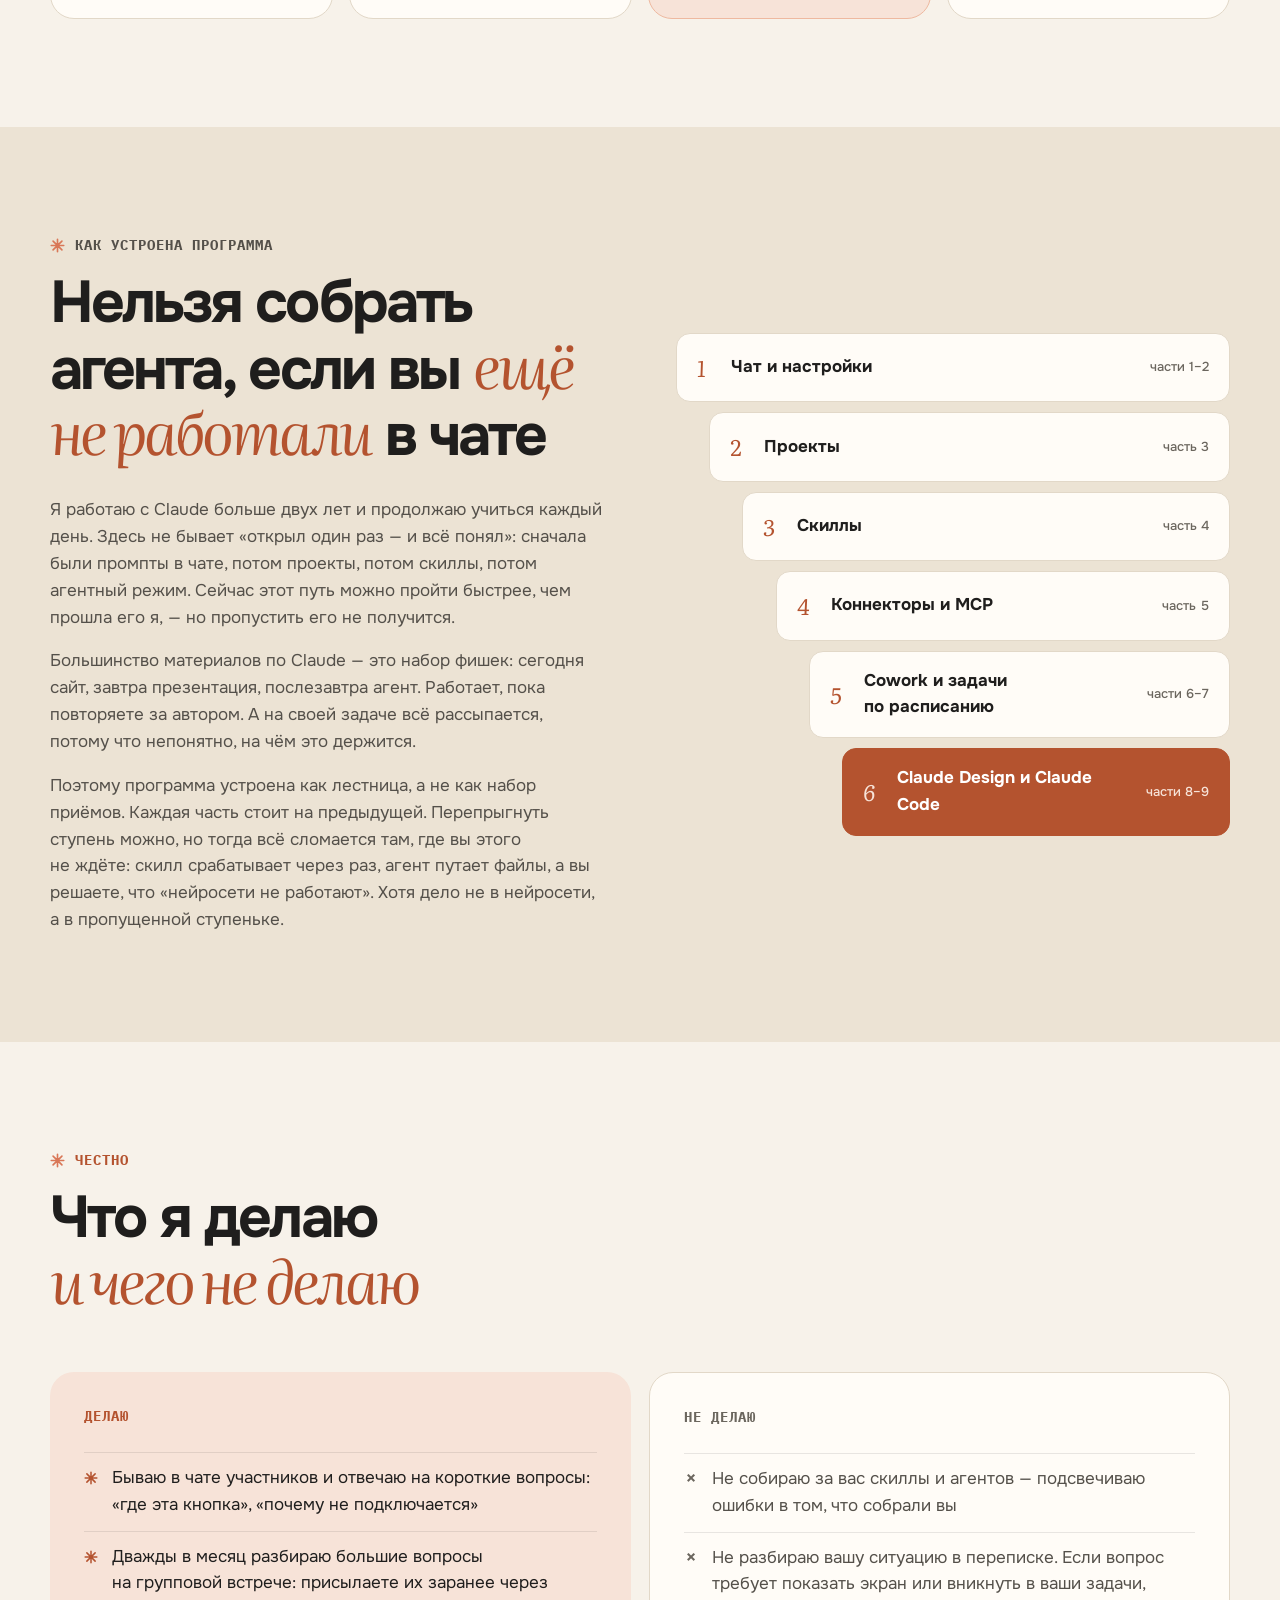
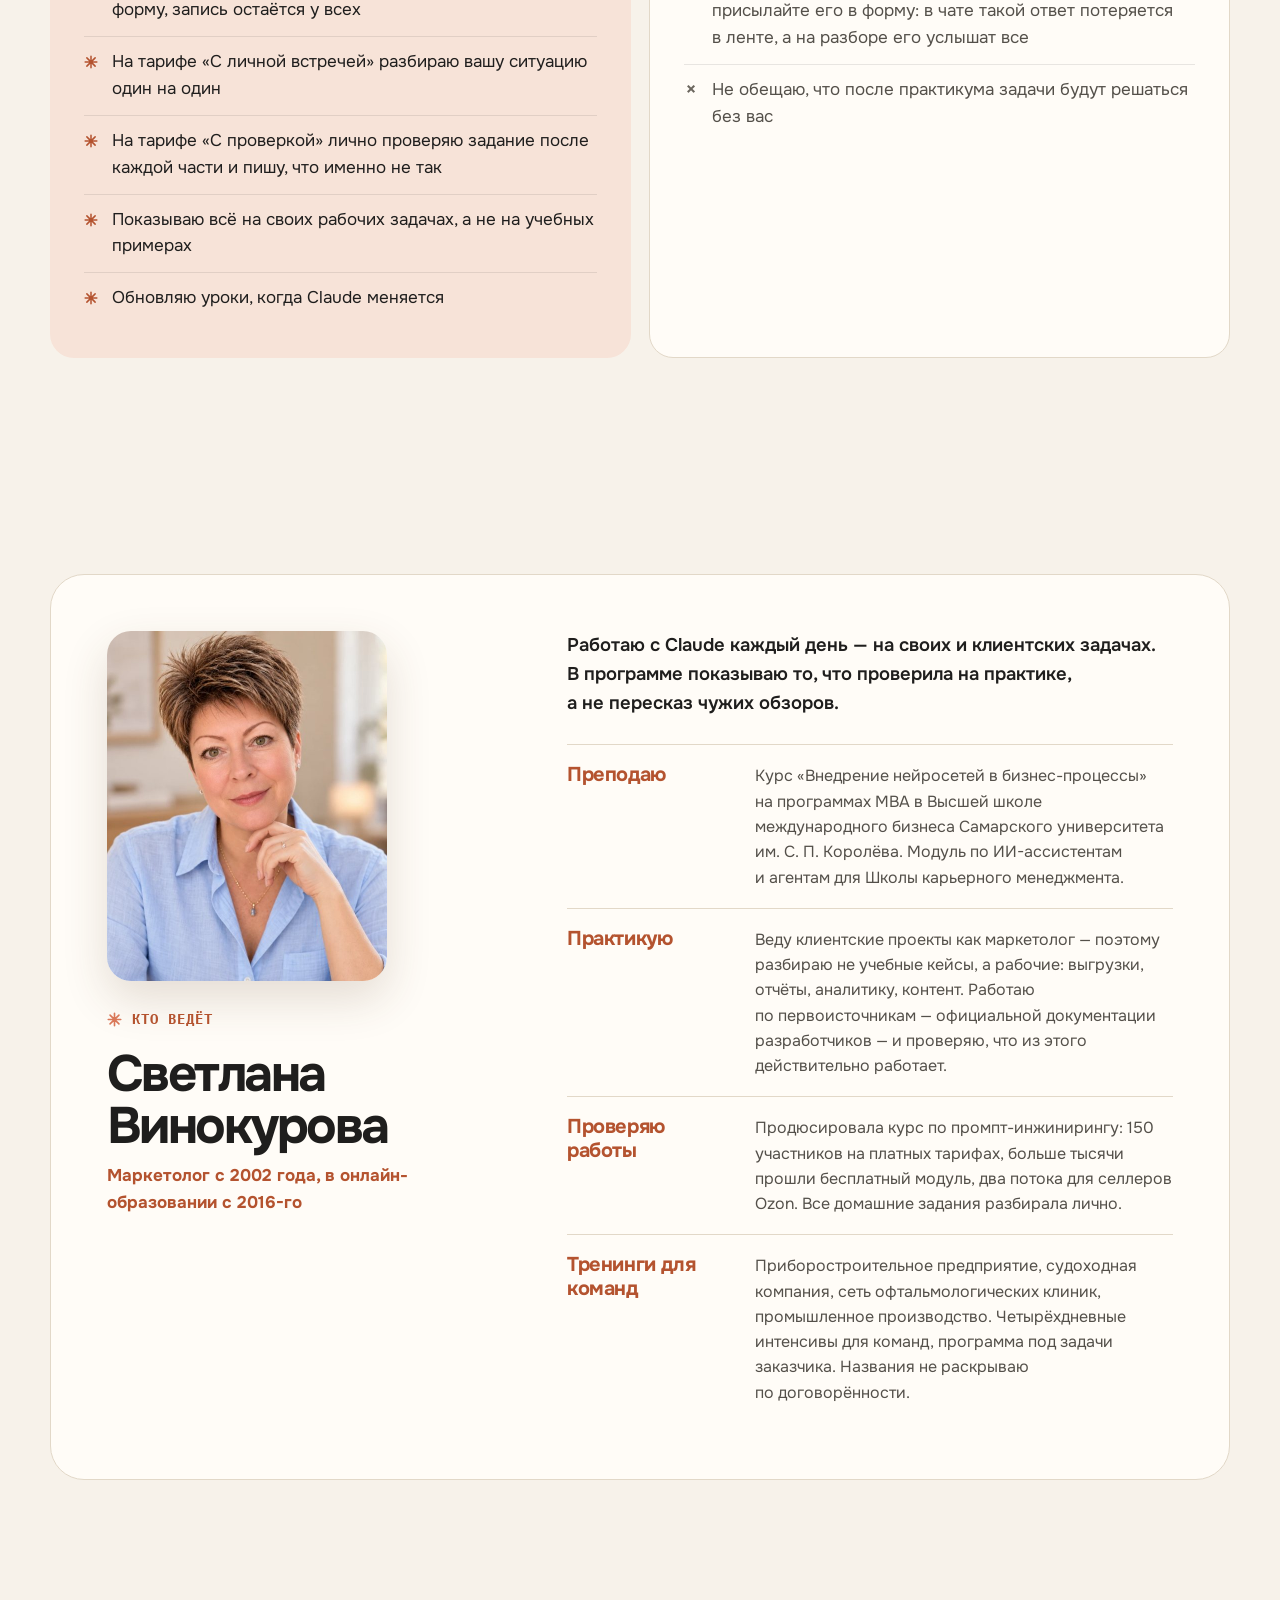
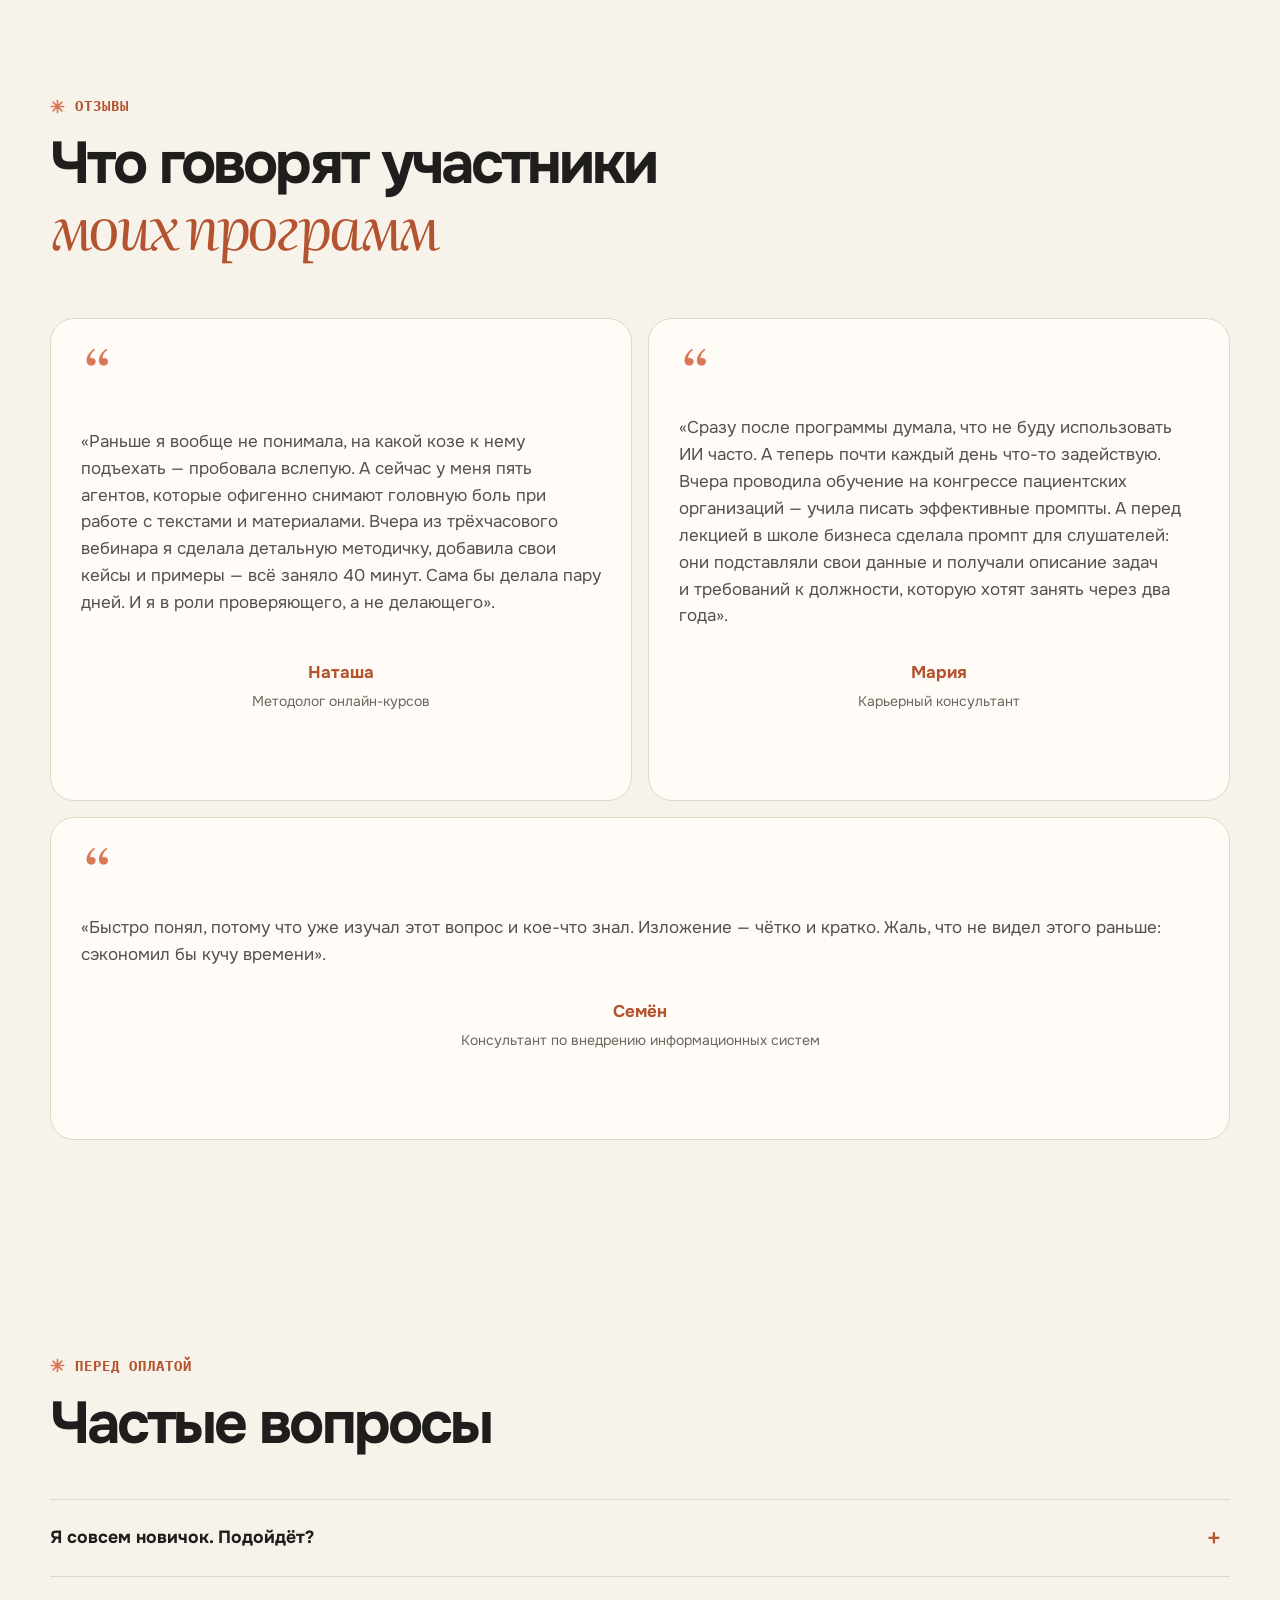
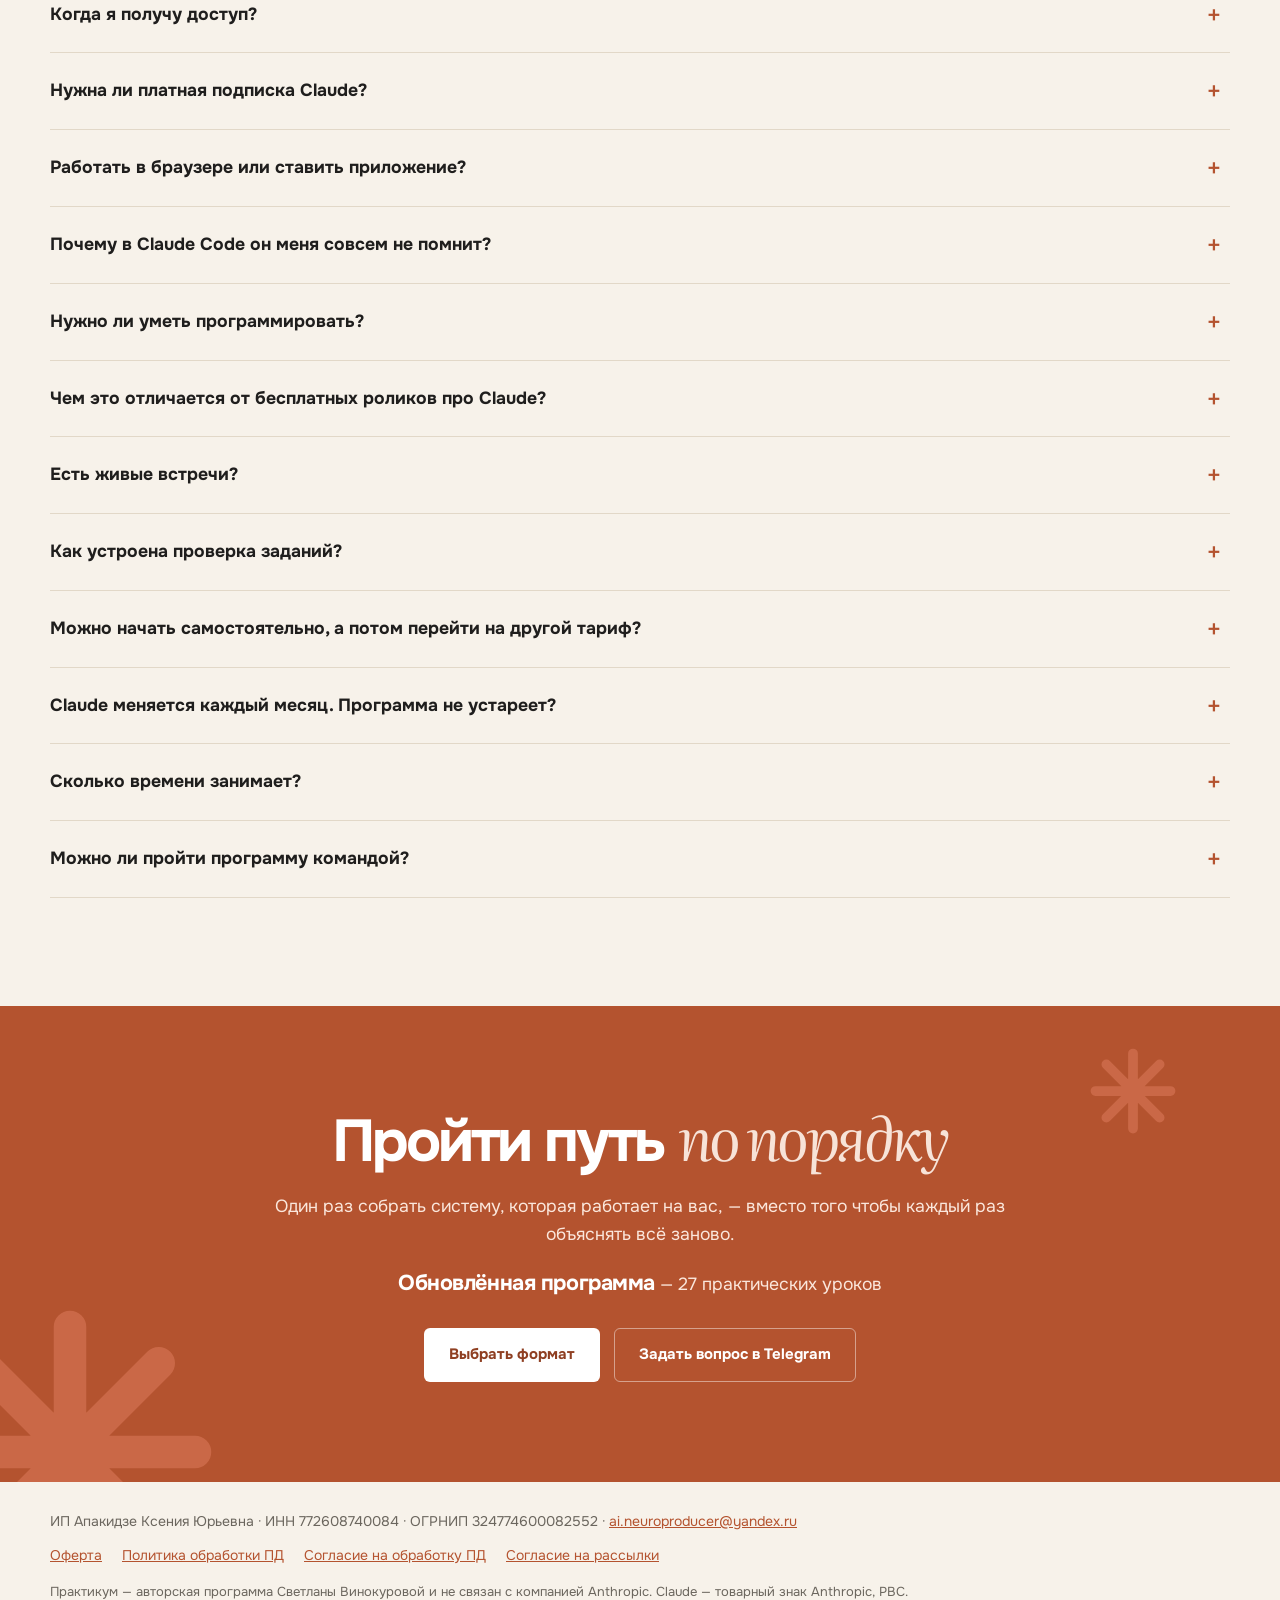
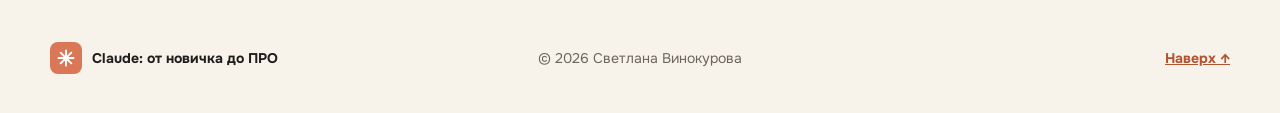
==== commit 0cb8b6d2: "FAQ: все части открыты, убраны устаревшие сроки Co-Authored-By: Claude Opus 5.5 <noreply@anthropic.c" ====
--- a/index.html
+++ b/index.html
@@ -427,7 +427,7 @@
       <h2>Частые вопросы</h2>
       <div class="faq-list">
         <details><summary>Я&nbsp;совсем новичок. Подойдёт?</summary><p>Да. Если аккаунта ещё нет, в&nbsp;первом уроке покажу, как его оформить, дальше начинаем с&nbsp;базы.</p></details>
-        <details><summary>Когда откроются уроки?</summary><p>Уроки открываются поэтапно: первые пять частей уже доступны, остальные откроются до&nbsp;середины ноября&nbsp;— расписание в&nbsp;чате участников. Доступ приходит в&nbsp;течение рабочего дня после оплаты, и&nbsp;с&nbsp;этой даты считаются полгода сопровождения. Если вы оплатили до&nbsp;31&nbsp;октября, сопровождение считается с&nbsp;31&nbsp;октября.</p></details>
+        <details><summary>Когда я получу доступ?</summary><p>Все десять частей уже открыты. Доступ приходит в&nbsp;течение рабочего дня после оплаты, и&nbsp;с&nbsp;этой даты считаются полгода сопровождения.</p></details>
         <details><summary>Нужна ли платная подписка Claude?</summary><p>Не&nbsp;сразу. Первые пять частей&nbsp;— чат, проекты, скиллы, плагины и&nbsp;коннекторы&nbsp;— можно попробовать и&nbsp;на&nbsp;бесплатном аккаунте. Исключение&nbsp;— Claude для Google Chrome из&nbsp;урока 5.2: он работает только на&nbsp;платной подписке. Платная подписка (от&nbsp;$20 в&nbsp;месяц) нужна для Cowork, задач по&nbsp;расписанию, Claude Design и&nbsp;Claude Code&nbsp;— частей 6–9. Она оплачивается отдельно и&nbsp;в&nbsp;стоимость программы не&nbsp;входит.</p></details>
         <details><summary>Работать в&nbsp;браузере или ставить приложение?</summary><p>Начать можно в&nbsp;браузере, первым пяти частям этого хватит. Приложение понадобится с&nbsp;части 6, когда Claude начнёт работать с&nbsp;файлами на&nbsp;вашем компьютере. Память при переходе не&nbsp;теряется: это один и&nbsp;тот&nbsp;же аккаунт.</p></details>
         <details><summary>Почему в&nbsp;Claude Code он меня совсем не&nbsp;помнит?</summary><p>Потому что у&nbsp;Claude Code своя память: файл CLAUDE.md в&nbsp;папке проекта и&nbsp;заметки, которые он ведёт сам. В&nbsp;новой папке он начинает с&nbsp;чистого листа. В&nbsp;уроке 9.1 заполним CLAUDE.md так, чтобы этого не&nbsp;случалось.</p></details>
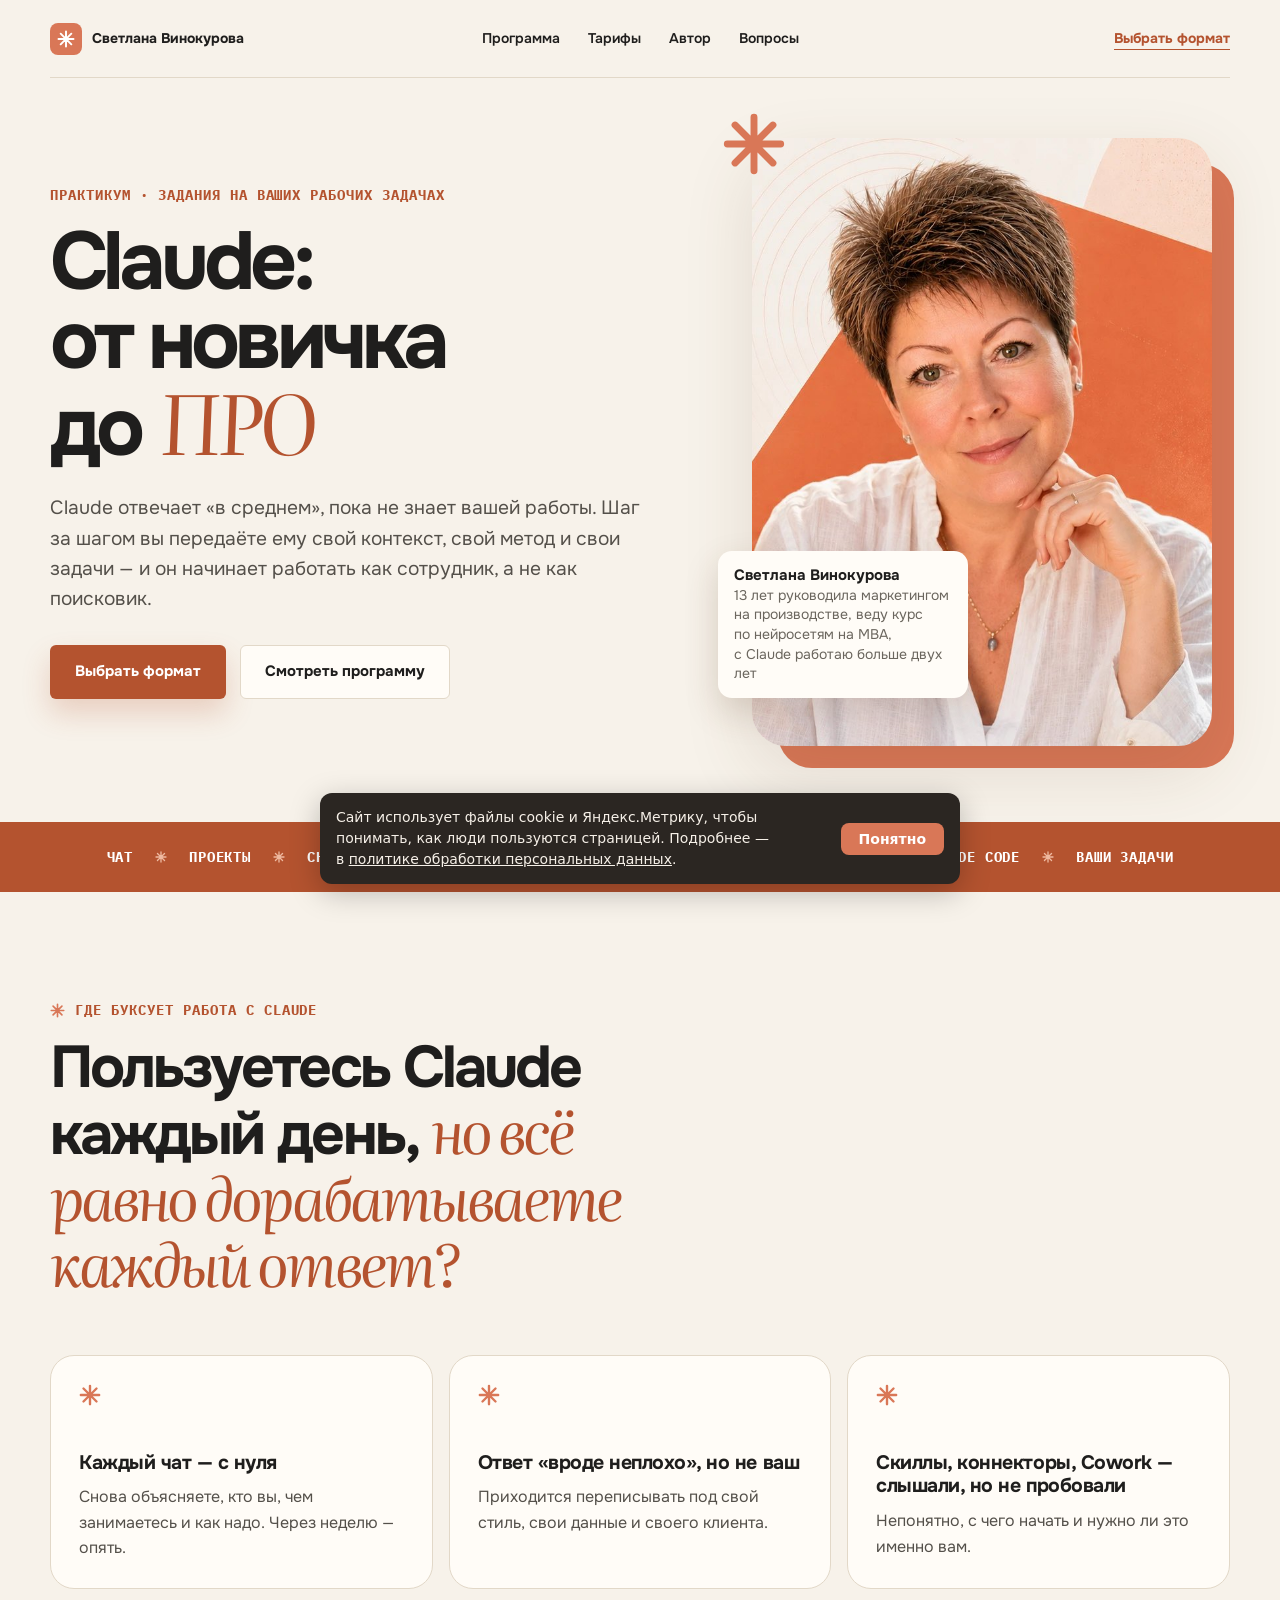
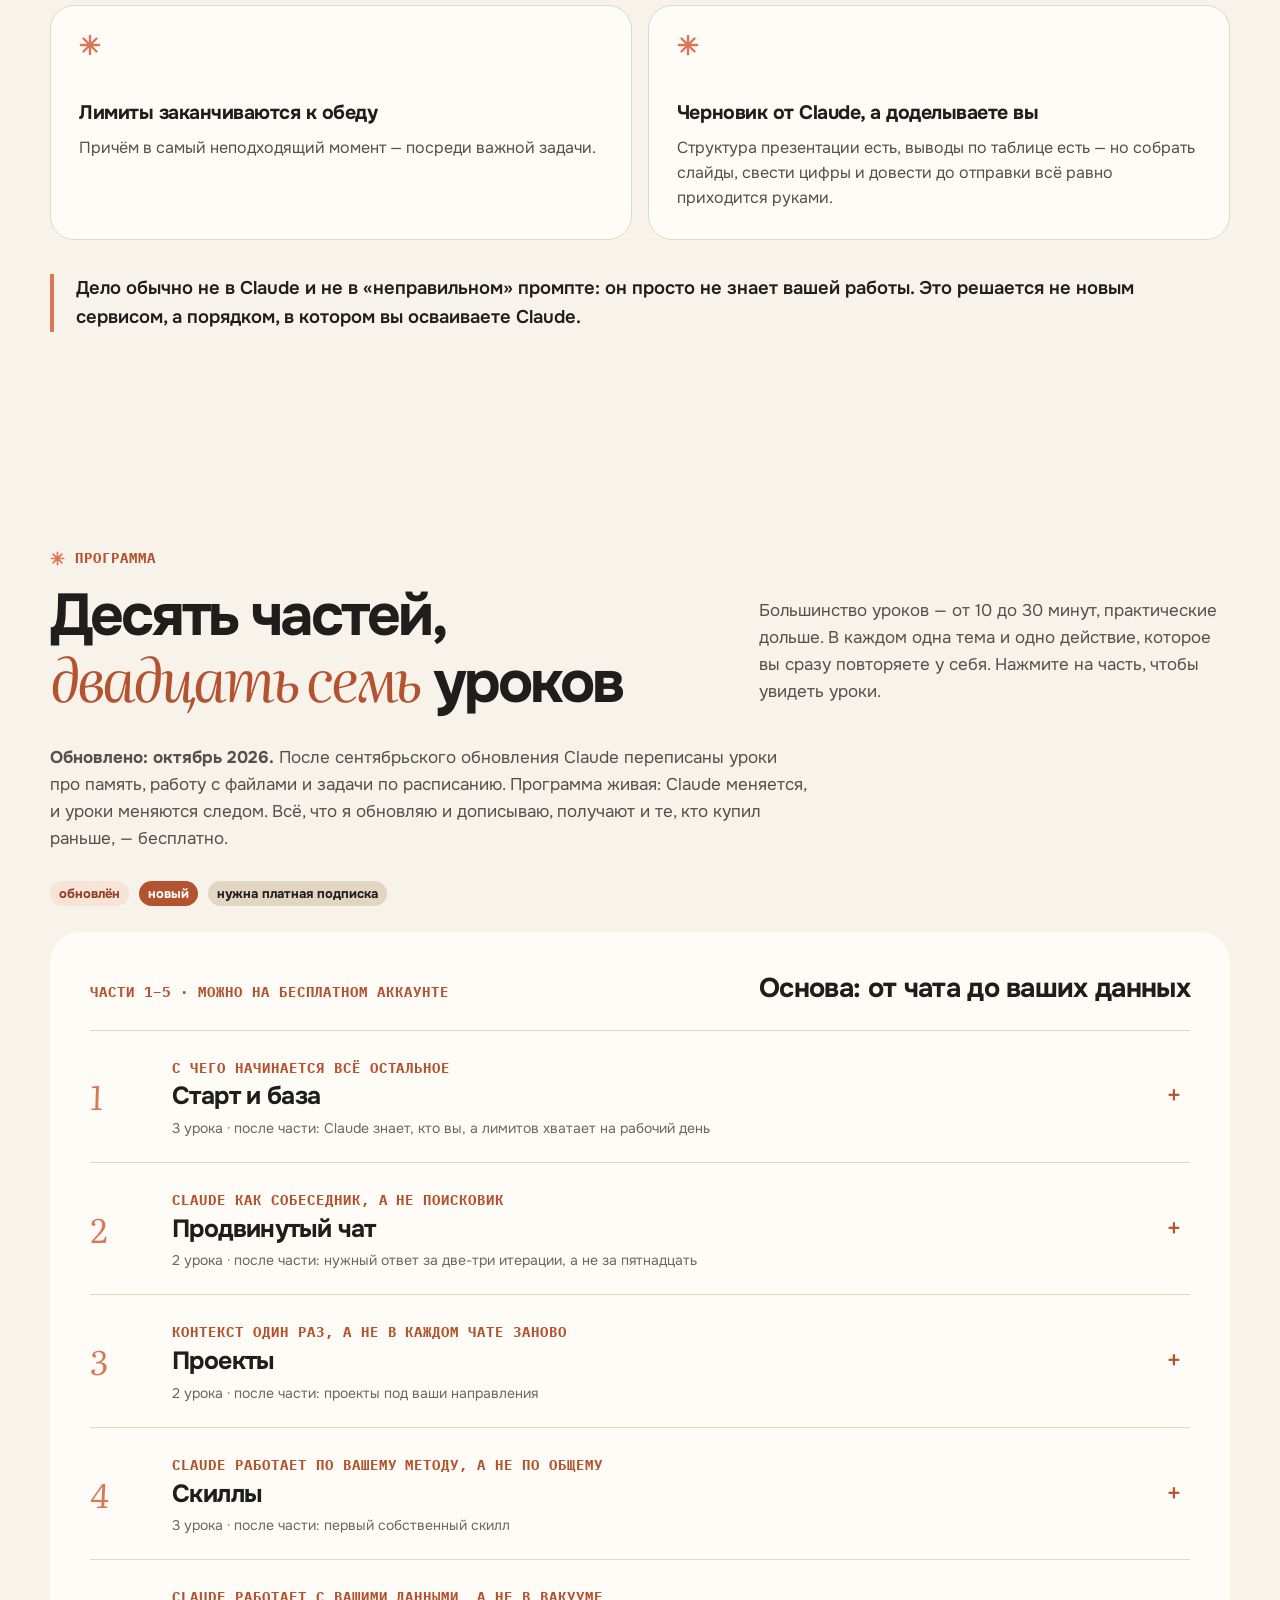
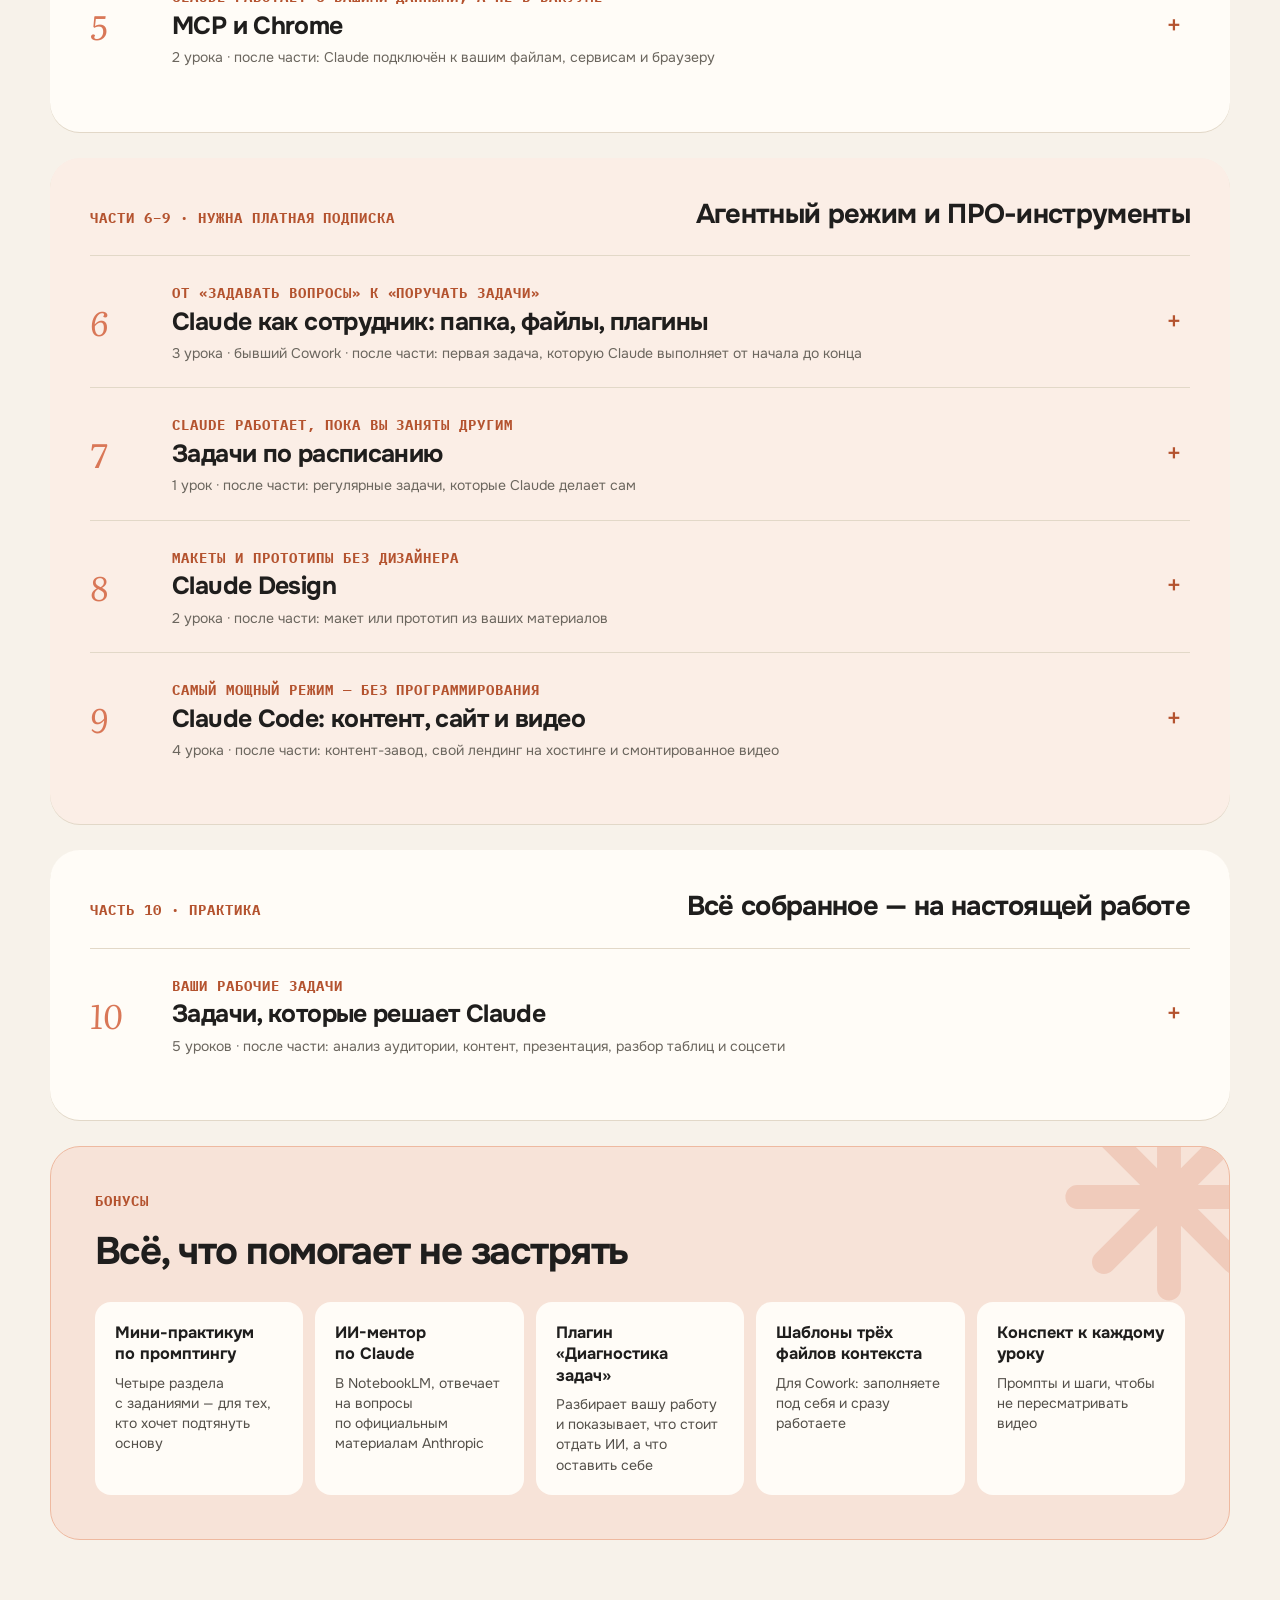
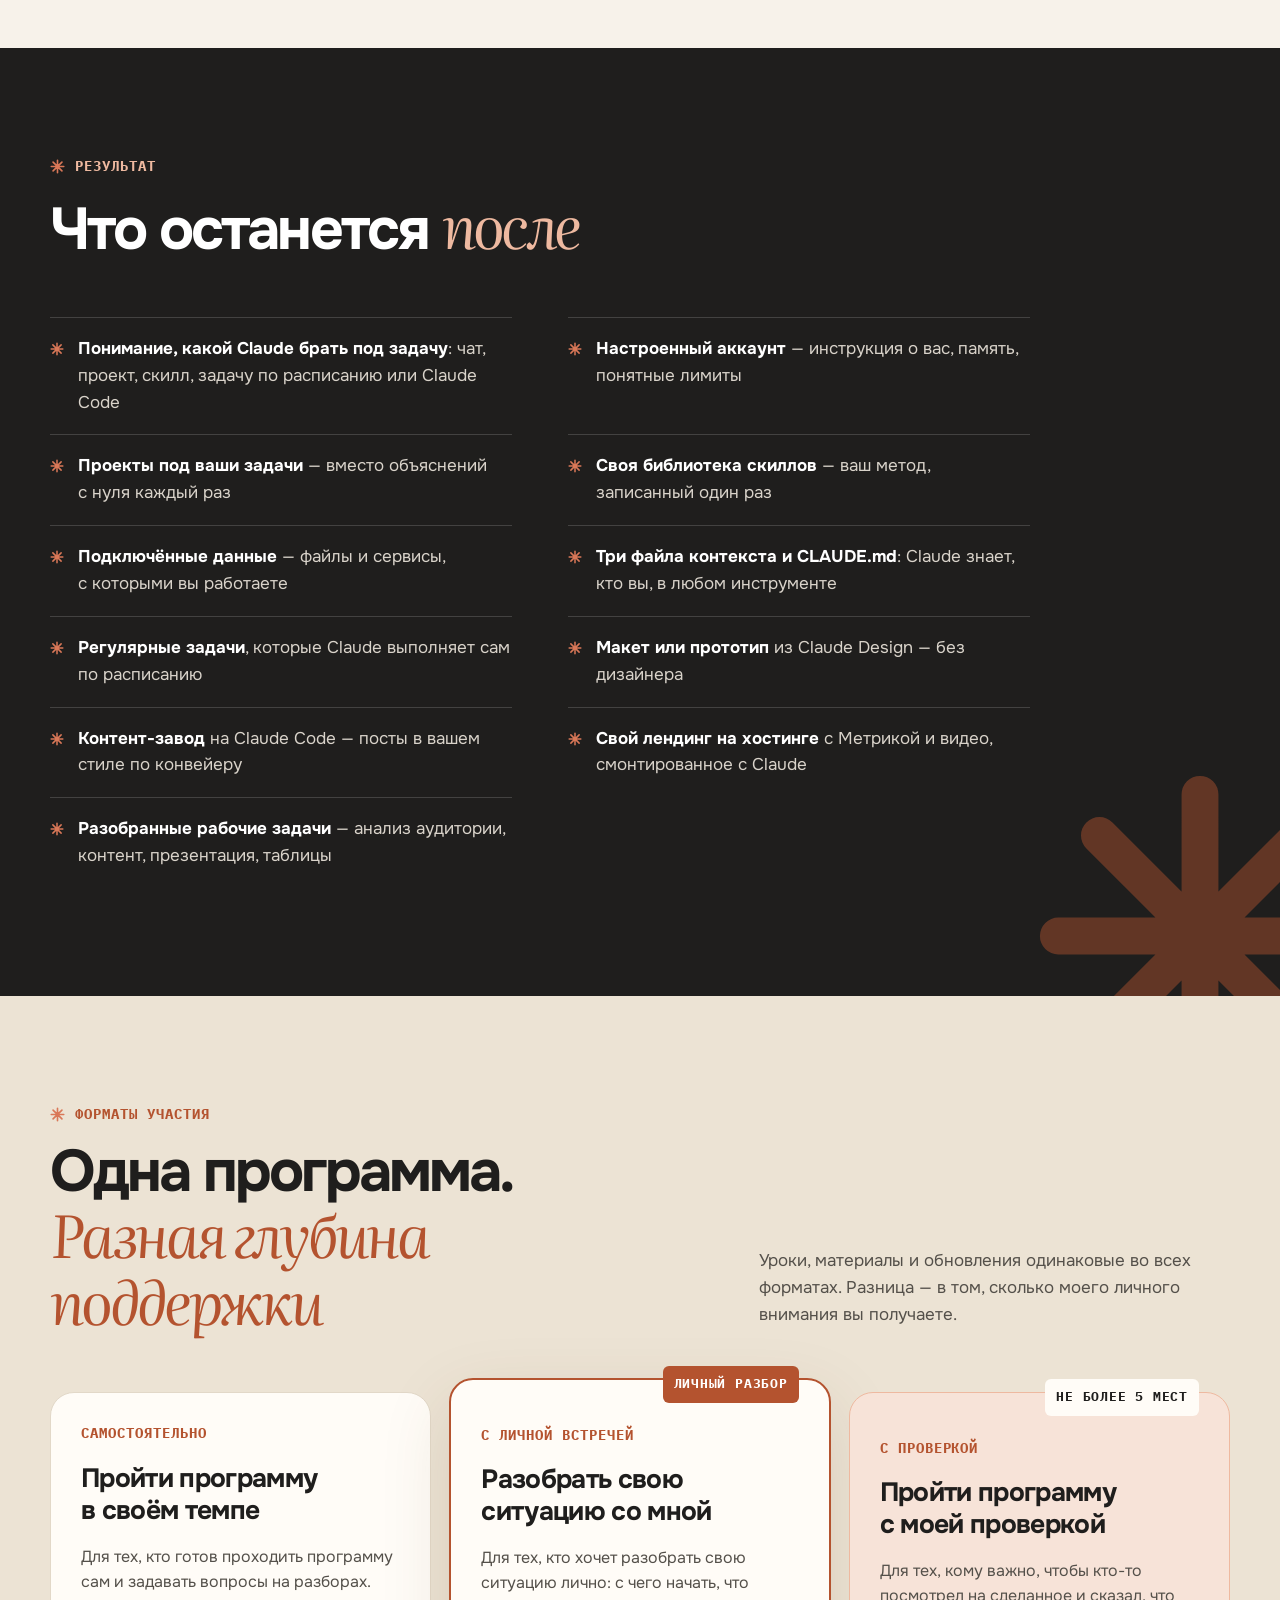
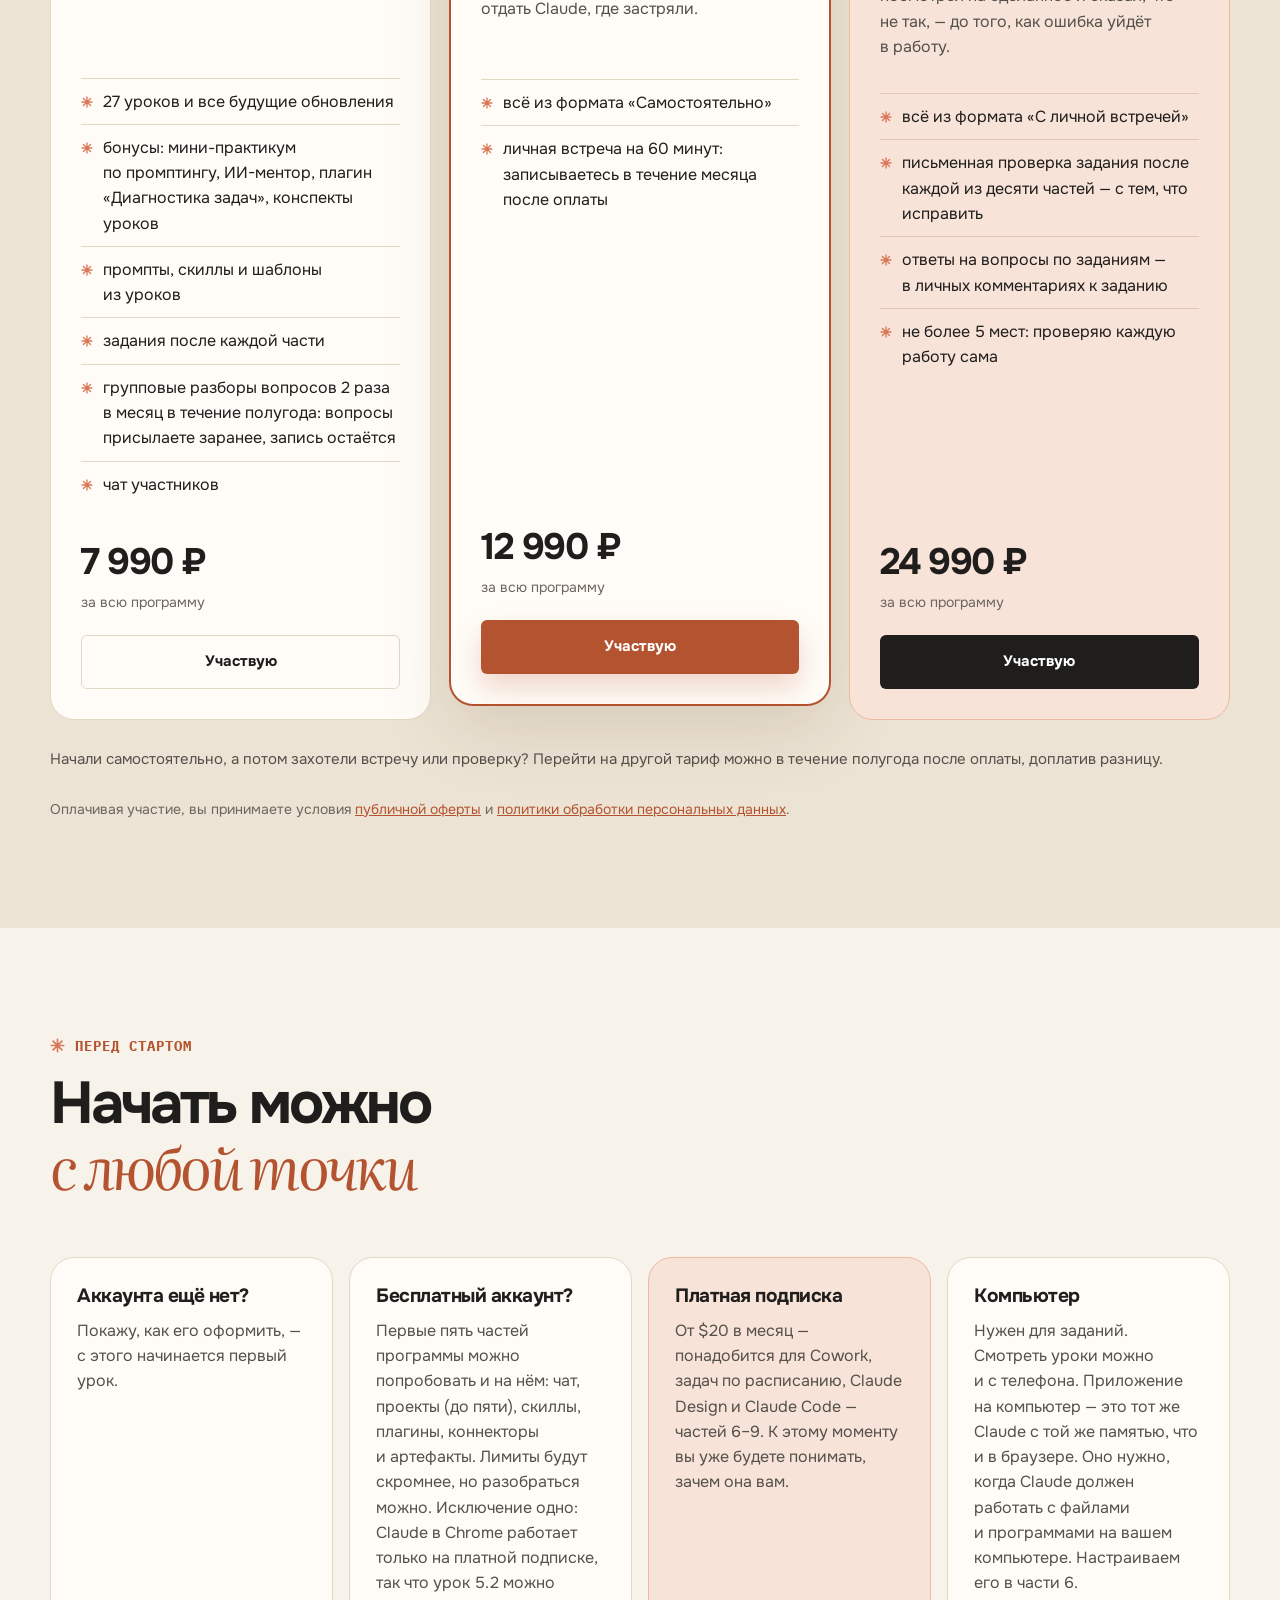
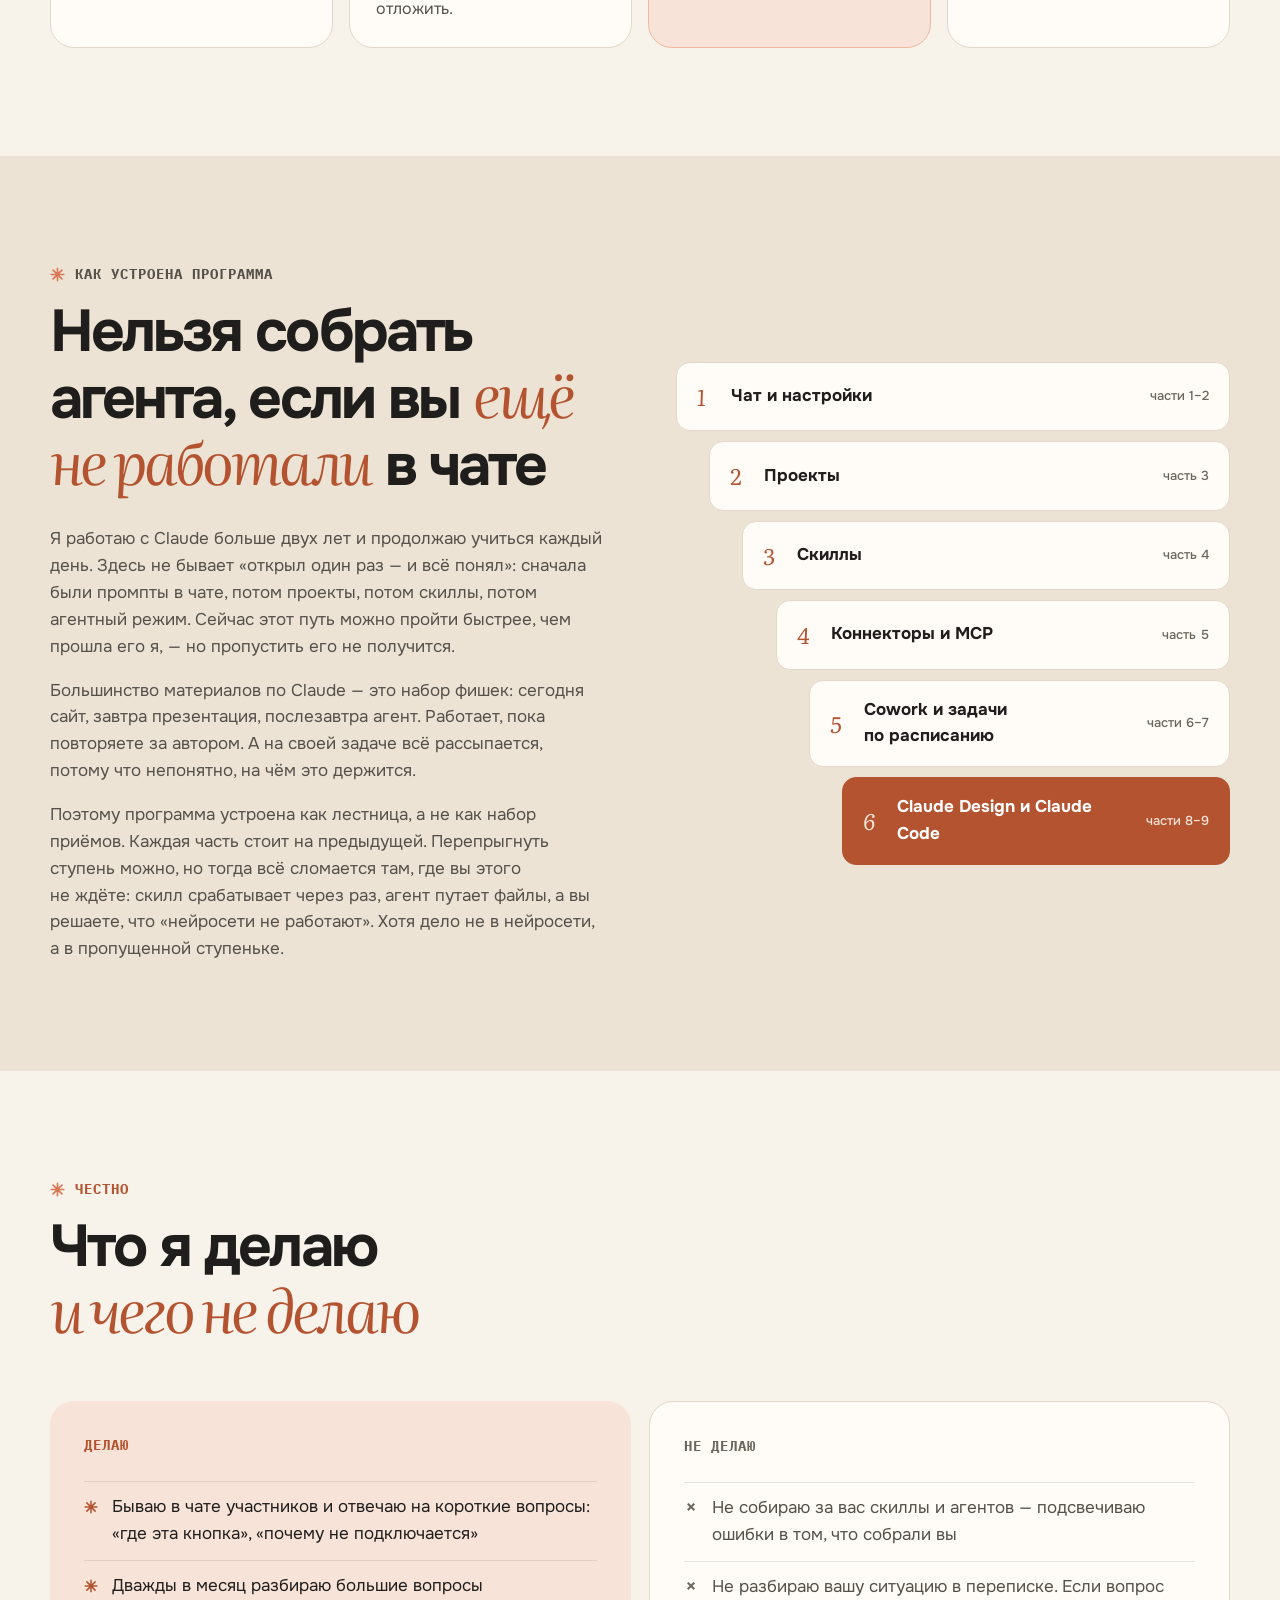
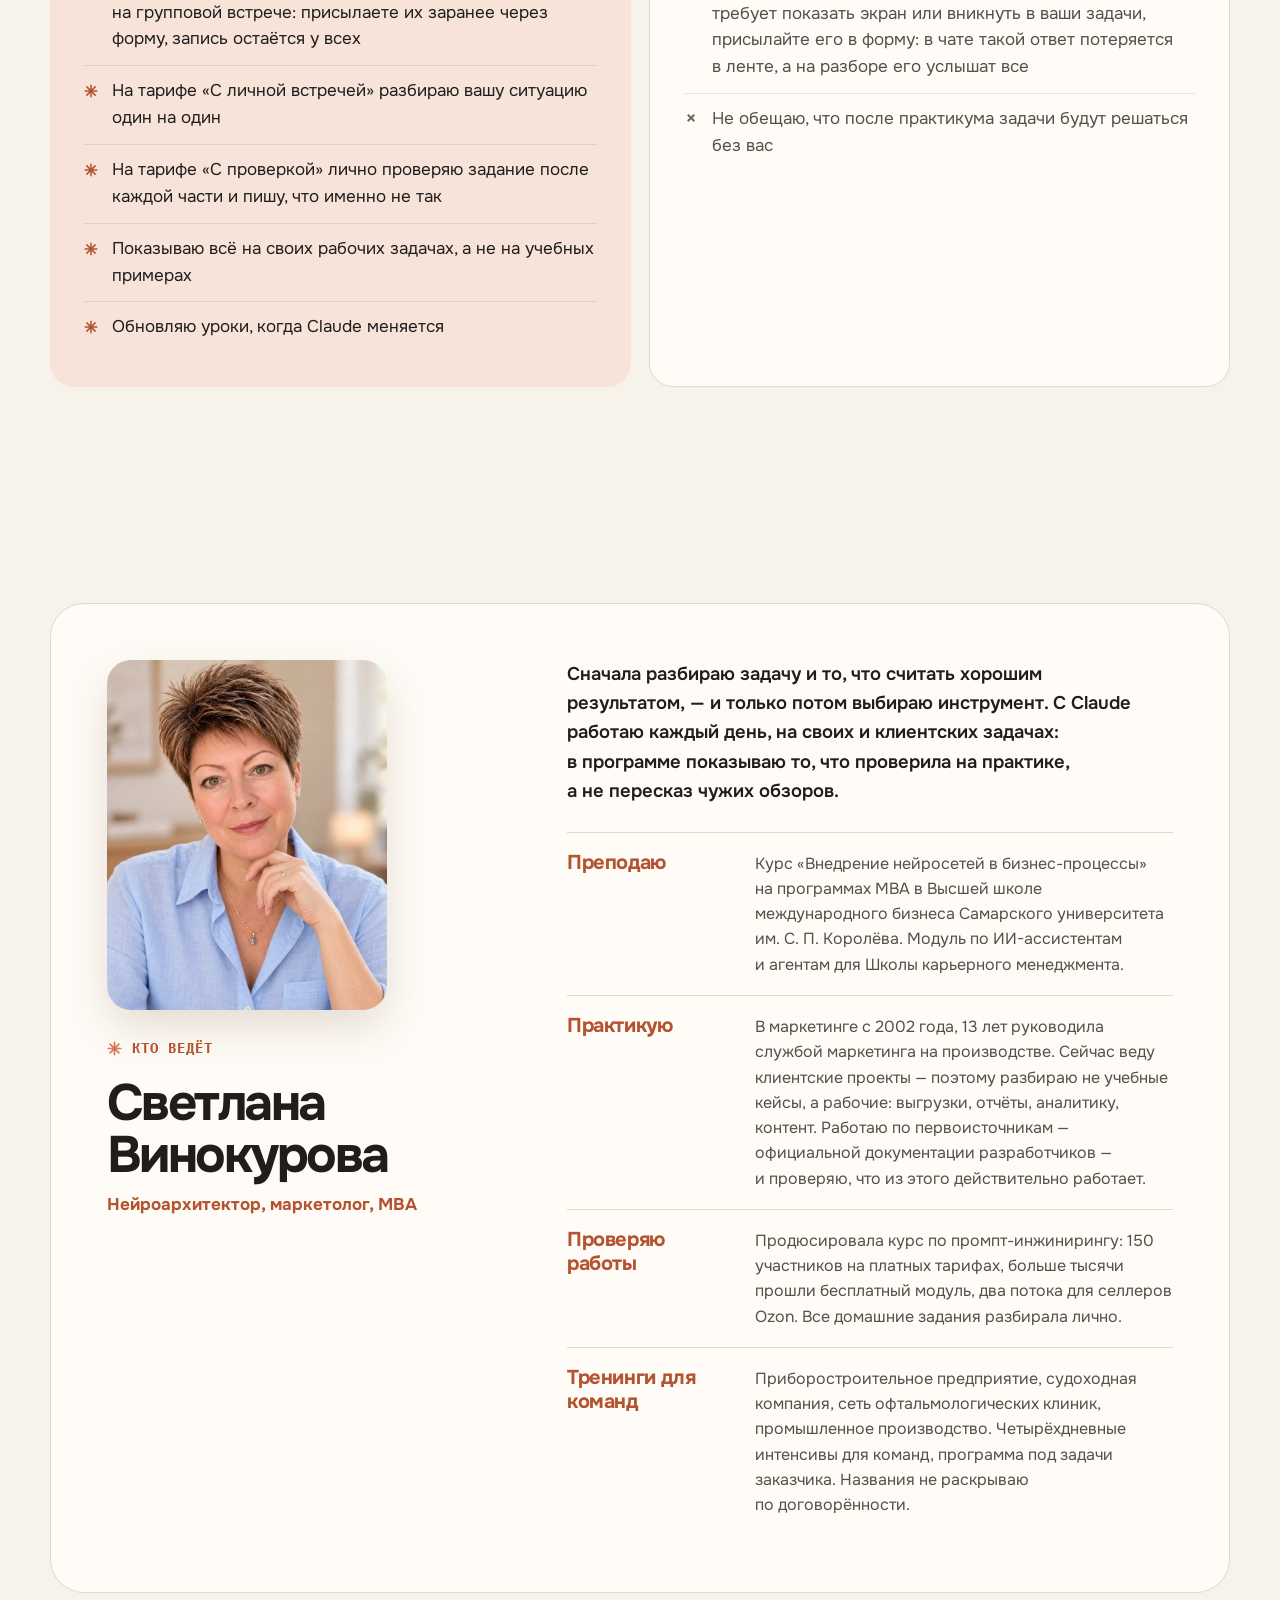
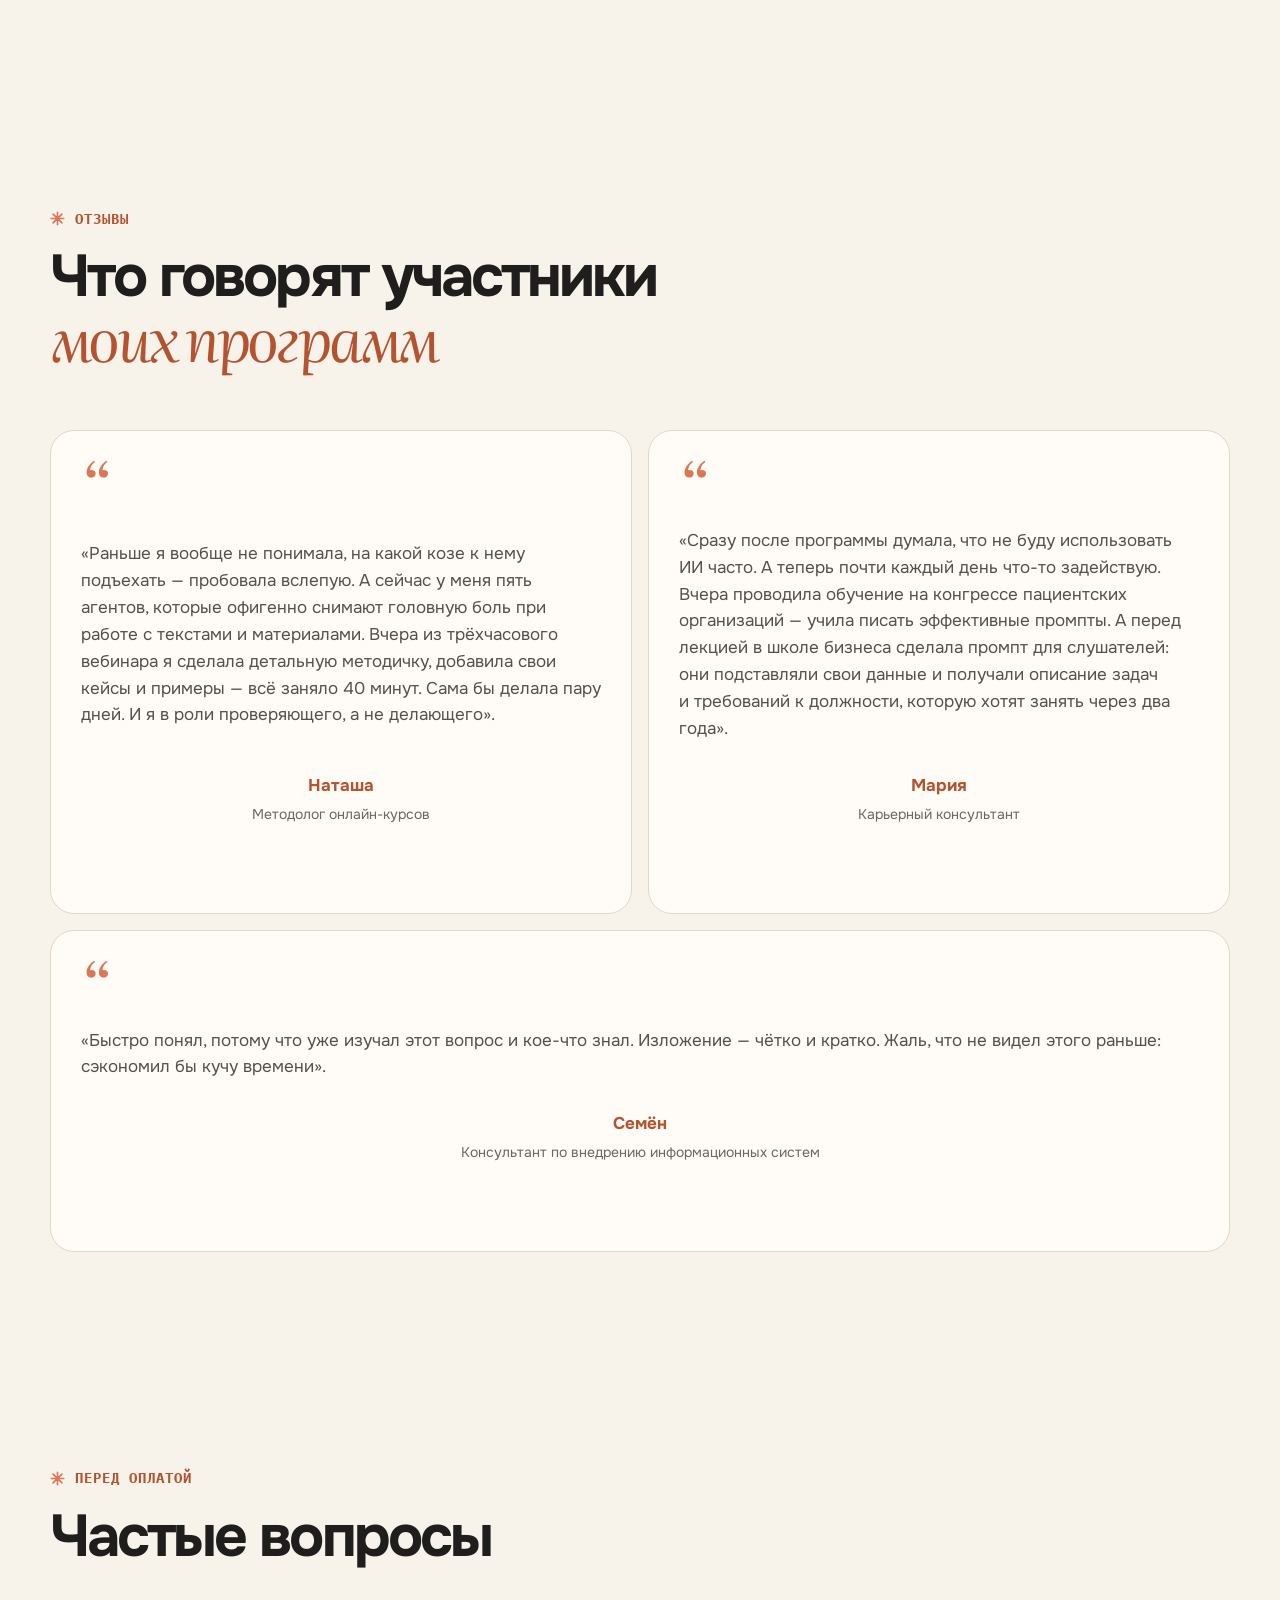
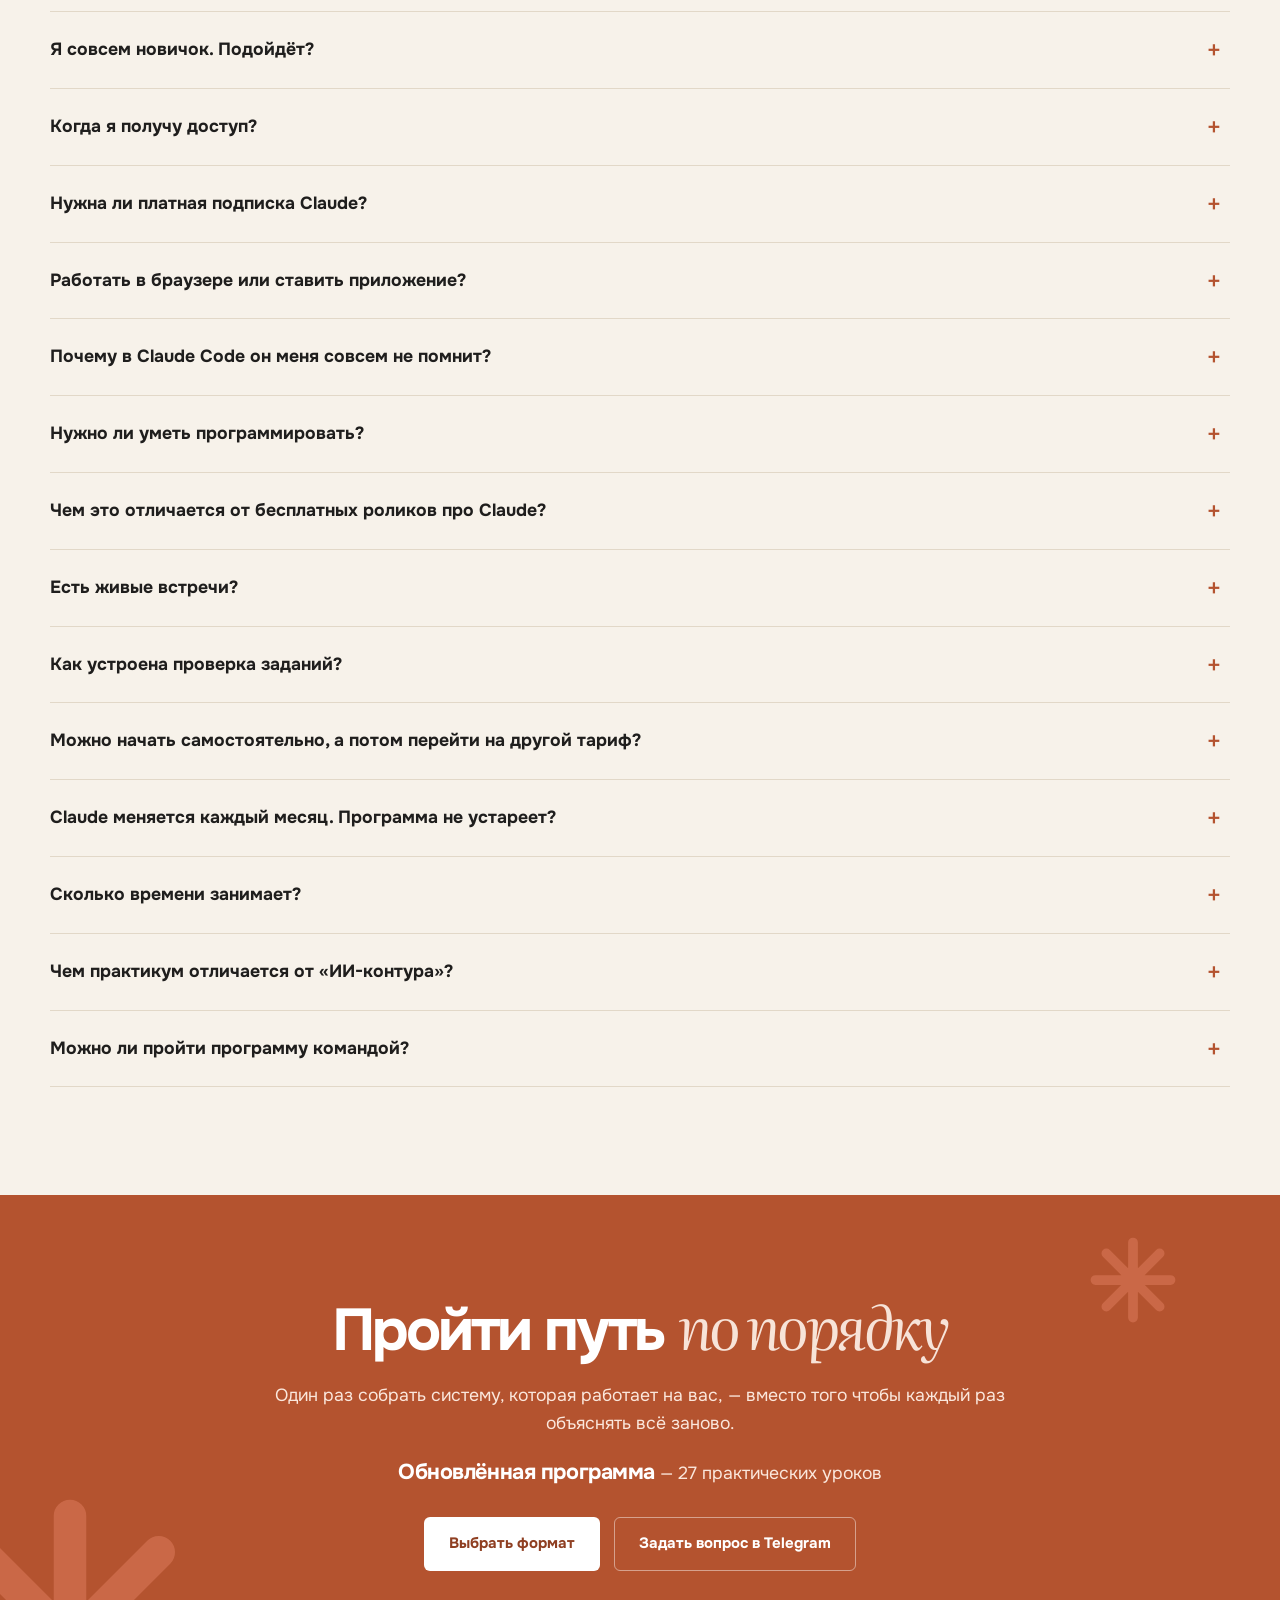
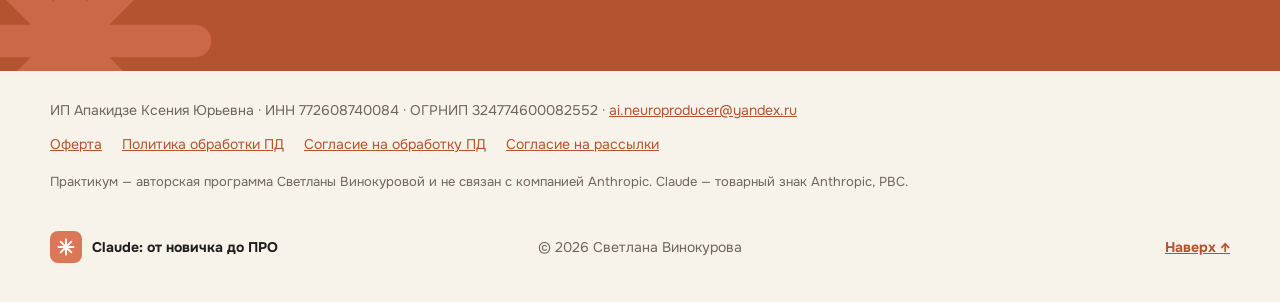
==== commit 856f42aa: "Позиционирование: сначала задача, потом инструмент Первый экран, вывод под «болями» и блок автора пр" ====
--- a/index.html
+++ b/index.html
@@ -49,9 +49,9 @@
   <main id="top">
     <section class="hero shell">
       <div class="hero-copy">
-        <p class="eyebrow">Обновлённая программа · 27&nbsp;практических&nbsp;уроков</p>
+        <p class="eyebrow">Практикум · задания на&nbsp;ваших рабочих задачах</p>
         <h1>Claude: от&nbsp;новичка до&nbsp;<em>ПРО</em></h1>
-        <p class="hero-lead">Claude может больше, чем отвечать на&nbsp;вопросы. Научим его работать как сотрудник: с&nbsp;вашим контекстом, по&nbsp;вашему методу и&nbsp;на&nbsp;ваших задачах.</p>
+        <p class="hero-lead">Claude отвечает «в&nbsp;среднем», пока не&nbsp;знает вашей работы. Шаг за&nbsp;шагом вы передаёте ему свой контекст, свой метод и&nbsp;свои задачи&nbsp;— и&nbsp;он начинает работать как сотрудник, а&nbsp;не&nbsp;как поисковик.</p>
         <div class="hero-actions">
           <a class="button button-primary" href="#tariffs" data-goal="hero_tariffs">Выбрать формат</a>
           <a class="button button-outline" href="#program" data-goal="hero_program">Смотреть программу</a>
@@ -60,7 +60,7 @@
       <div class="hero-photo">
         <span class="spark spark-deco" aria-hidden="true"></span>
         <img src="assets/svetlana-hero.jpg" alt="Светлана Винокурова" width="700" height="925">
-        <p class="hero-note"><strong>Светлана Винокурова</strong><span>работаю с&nbsp;Claude больше двух лет, веду курс по&nbsp;нейросетям на&nbsp;MBA</span></p>
+        <p class="hero-note"><strong>Светлана Винокурова</strong><span>13&nbsp;лет руководила маркетингом на&nbsp;производстве, веду курс по&nbsp;нейросетям на&nbsp;MBA, с&nbsp;Claude работаю больше двух лет</span></p>
       </div>
     </section>
 
@@ -82,7 +82,7 @@
         <article><i class="spark" aria-hidden="true"></i><h3>Лимиты заканчиваются к&nbsp;обеду</h3><p>Причём в&nbsp;самый неподходящий момент&nbsp;— посреди важной задачи.</p></article>
         <article><i class="spark" aria-hidden="true"></i><h3>Черновик от&nbsp;Claude, а&nbsp;доделываете вы</h3><p>Структура презентации есть, выводы по&nbsp;таблице есть&nbsp;— но&nbsp;собрать слайды, свести цифры и&nbsp;довести до&nbsp;отправки всё равно приходится руками.</p></article>
       </div>
-      <p class="pain-note">Всё это решается не&nbsp;новым сервисом, а&nbsp;порядком, в&nbsp;котором вы осваиваете Claude.</p>
+      <p class="pain-note">Дело обычно не&nbsp;в&nbsp;Claude и&nbsp;не&nbsp;в&nbsp;«неправильном» промпте: он просто не&nbsp;знает вашей работы. Это решается не&nbsp;новым сервисом, а&nbsp;порядком, в&nbsp;котором вы осваиваете Claude.</p>
     </section>
 
     <section class="section program shell" id="program">
@@ -397,13 +397,13 @@
       <div class="author">
         <div class="author-head">
           <img src="assets/svetlana-portrait.jpg" alt="Светлана Винокурова" width="560" height="700" loading="lazy">
-          <div class="author-title"><p class="section-kicker"><i class="spark" aria-hidden="true"></i>Кто ведёт</p><h2>Светлана Винокурова</h2><p>Маркетолог с&nbsp;2002 года, в&nbsp;онлайн-образовании с&nbsp;2016-го</p></div>
+          <div class="author-title"><p class="section-kicker"><i class="spark" aria-hidden="true"></i>Кто ведёт</p><h2>Светлана Винокурова</h2><p>Нейроархитектор, маркетолог, MBA</p></div>
         </div>
         <div class="author-copy">
-          <p class="author-lead">Работаю с&nbsp;Claude каждый день&nbsp;— на&nbsp;своих и&nbsp;клиентских задачах. В&nbsp;программе показываю то, что проверила на&nbsp;практике, а&nbsp;не&nbsp;пересказ чужих обзоров.</p>
+          <p class="author-lead">Сначала разбираю задачу и&nbsp;то, что считать хорошим результатом,&nbsp;— и&nbsp;только потом выбираю инструмент. С&nbsp;Claude работаю каждый день, на&nbsp;своих и&nbsp;клиентских задачах: в&nbsp;программе показываю то, что проверила на&nbsp;практике, а&nbsp;не&nbsp;пересказ чужих обзоров.</p>
           <ul class="author-facts">
             <li><strong>Преподаю</strong><span>Курс «Внедрение нейросетей в&nbsp;бизнес-процессы» на&nbsp;программах MBA в&nbsp;Высшей школе международного бизнеса Самарского университета им.&nbsp;С.&nbsp;П.&nbsp;Королёва. Модуль по&nbsp;ИИ-ассистентам и&nbsp;агентам для Школы карьерного менеджмента.</span></li>
-            <li><strong>Практикую</strong><span>Веду клиентские проекты как маркетолог&nbsp;— поэтому разбираю не&nbsp;учебные кейсы, а&nbsp;рабочие: выгрузки, отчёты, аналитику, контент. Работаю по&nbsp;первоисточникам&nbsp;— официальной документации разработчиков&nbsp;— и&nbsp;проверяю, что из&nbsp;этого действительно работает.</span></li>
+            <li><strong>Практикую</strong><span>В&nbsp;маркетинге с&nbsp;2002 года, 13&nbsp;лет руководила службой маркетинга на&nbsp;производстве. Сейчас веду клиентские проекты&nbsp;— поэтому разбираю не&nbsp;учебные кейсы, а&nbsp;рабочие: выгрузки, отчёты, аналитику, контент. Работаю по&nbsp;первоисточникам&nbsp;— официальной документации разработчиков&nbsp;— и&nbsp;проверяю, что из&nbsp;этого действительно работает.</span></li>
             <li><strong>Проверяю работы</strong><span>Продюсировала курс по&nbsp;промпт-инжинирингу: 150 участников на&nbsp;платных тарифах, больше тысячи прошли бесплатный модуль, два потока для селлеров Ozon. Все домашние задания разбирала лично.</span></li>
             <li><strong>Тренинги для команд</strong><span>Приборостроительное предприятие, судоходная компания, сеть офтальмологических клиник, промышленное производство. Четырёхдневные интенсивы для команд, программа под задачи заказчика. Названия не&nbsp;раскрываю по&nbsp;договорённости.</span></li>
           </ul>
@@ -438,7 +438,8 @@
         <details><summary>Можно начать самостоятельно, а&nbsp;потом перейти на&nbsp;другой тариф?</summary><p>Да&nbsp;— доплатой разницы в&nbsp;течение полугода после оплаты. На&nbsp;тариф «С&nbsp;проверкой»&nbsp;— пока есть места.</p></details>
         <details><summary>Claude меняется каждый месяц. Программа не&nbsp;устареет?</summary><p>Устареет, если её не&nbsp;обновлять. Поэтому я&nbsp;обновляю. В&nbsp;сентябре Cowork перестал быть отдельной вкладкой и&nbsp;стал частью обычного Claude, а&nbsp;задачи по&nbsp;расписанию начали работать без включённого компьютера. Части 6 и&nbsp;7 уже переписаны. Обновления для тех, кто уже купил, бесплатны. А&nbsp;метод&nbsp;— как делить задачу и&nbsp;что отдавать ИИ&nbsp;— не&nbsp;устаревает.</p></details>
         <details><summary>Сколько времени занимает?</summary><p>Большинство уроков идут 10–30 минут, практические&nbsp;— например, монтаж видео&nbsp;— заметно дольше. Основное время уходит не&nbsp;на&nbsp;просмотр, а&nbsp;на&nbsp;задания: закладывайте пару часов в неделю, без этого результата не будет.</p></details>
-        <details><summary>Можно ли пройти программу командой?</summary><p>Да, для компаний я&nbsp;провожу корпоративные тренинги: программа под задачи вашей команды, на&nbsp;ваших процессах и&nbsp;документах. <a href="https://t.me/svechka_v" data-link="corporate" data-goal="faq_corporate">Напишите мне в&nbsp;Telegram</a>&nbsp;— обсудим, что нужно.</p></details>
+        <details><summary>Чем практикум отличается от&nbsp;«ИИ-контура»?</summary><p>Практикум&nbsp;— про один инструмент: как по&nbsp;порядку освоить Claude и&nbsp;настроить его под свою работу. «ИИ-контур»&nbsp;— про задачу: за&nbsp;четыре недели вы разбираете один свой рабочий процесс и&nbsp;собираете под него систему в&nbsp;той нейросети, которая вам доступна, в&nbsp;том числе без VPN. Если ещё не&nbsp;решили, что отдавать ИИ и&nbsp;в&nbsp;каком сервисе работать,&nbsp;— начните с&nbsp;<a href="https://kontur.neiroproducer.ru/" target="_blank" rel="noopener" data-goal="faq_kontur">«ИИ-контура»</a>. Если Claude уже выбрали&nbsp;— вам сюда.</p></details>
+        <details><summary>Можно ли пройти программу командой?</summary><p>Да, но&nbsp;с&nbsp;командами я&nbsp;начинаю не&nbsp;с&nbsp;уроков, а&nbsp;с&nbsp;разбора: какой процесс брать первым и&nbsp;готов&nbsp;ли он к&nbsp;ИИ. Программа собирается под задачи вашей команды, на&nbsp;ваших процессах и&nbsp;документах. Пройдите <a href="https://kontur.neiroproducer.ru/kviz-business" target="_blank" rel="noopener" data-goal="faq_kviz_business">диагностику для руководителей «С&nbsp;чего начинать внедрение ИИ»</a>&nbsp;— 6&nbsp;минут, вердикт сразу на&nbsp;экране&nbsp;— или <a href="https://t.me/svechka_v" data-link="corporate" data-goal="faq_corporate">напишите мне в&nbsp;Telegram</a>.</p></details>
       </div>
     </section>
 
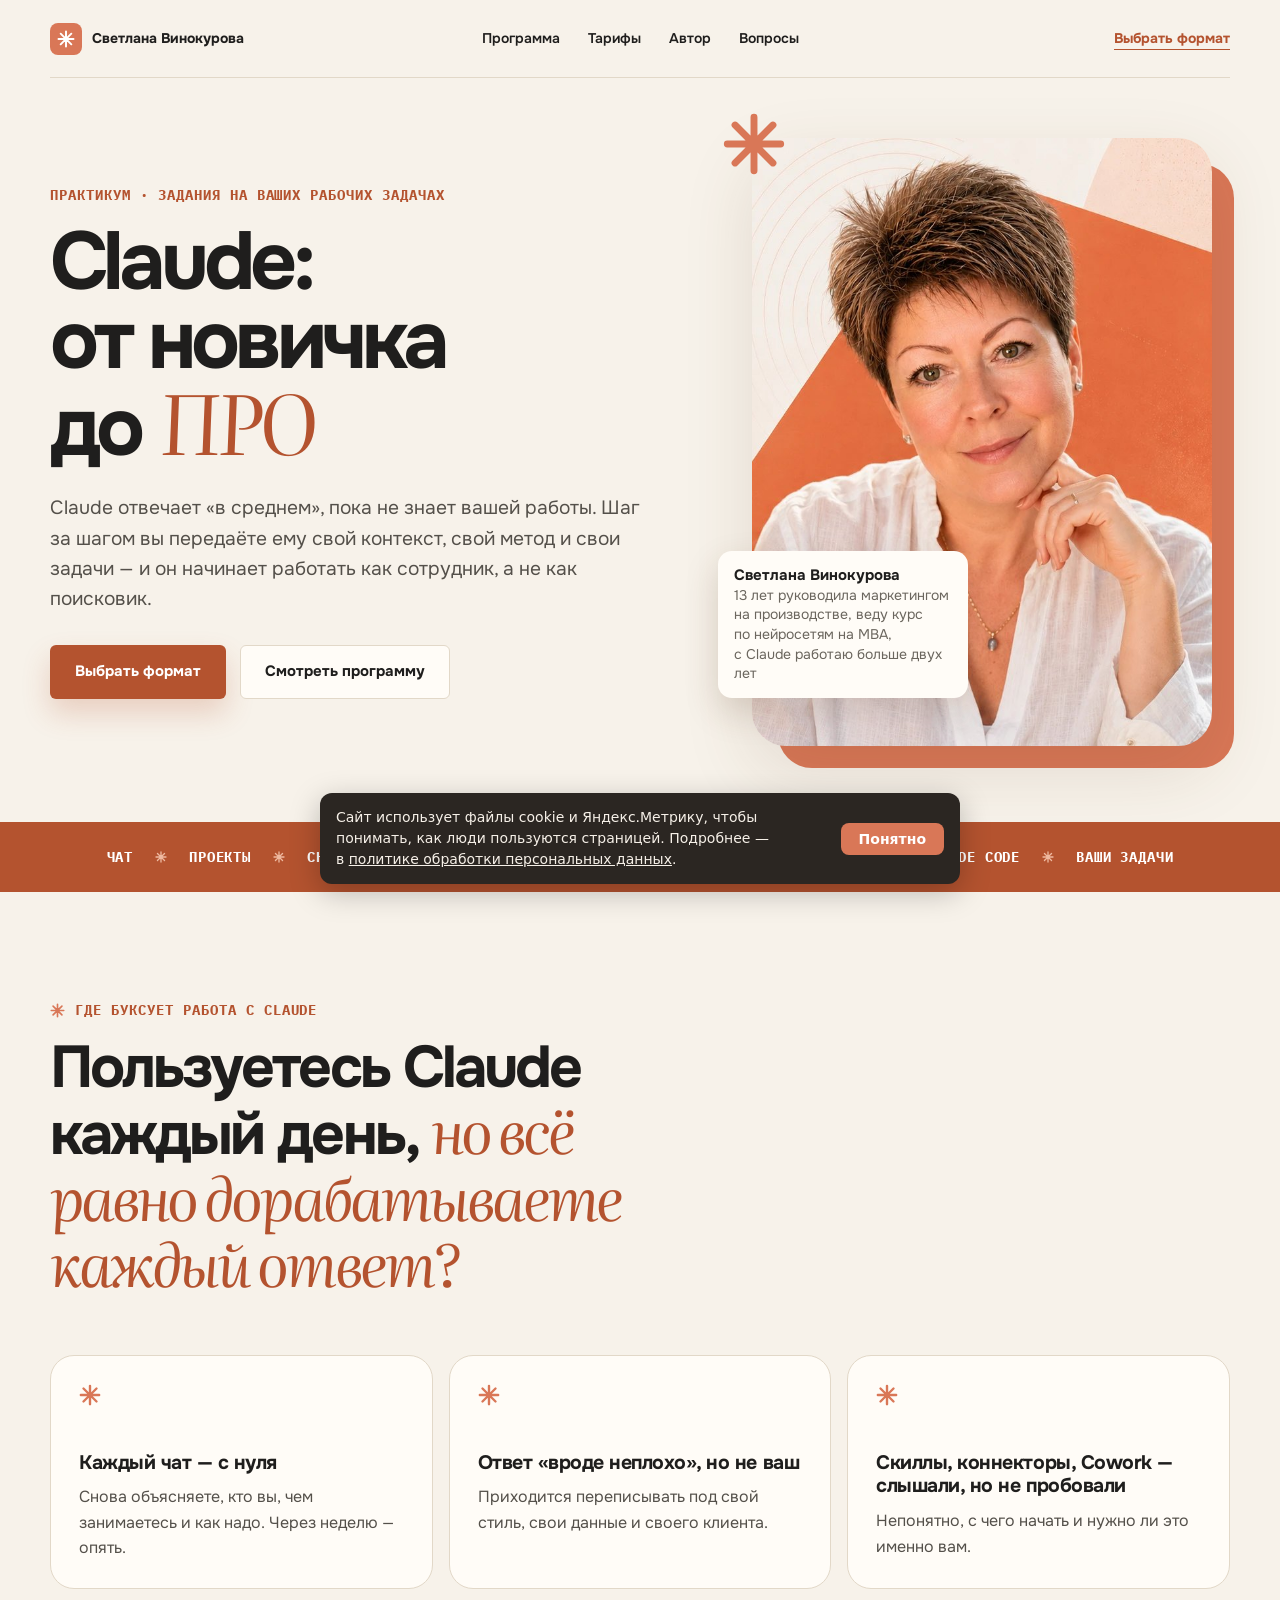
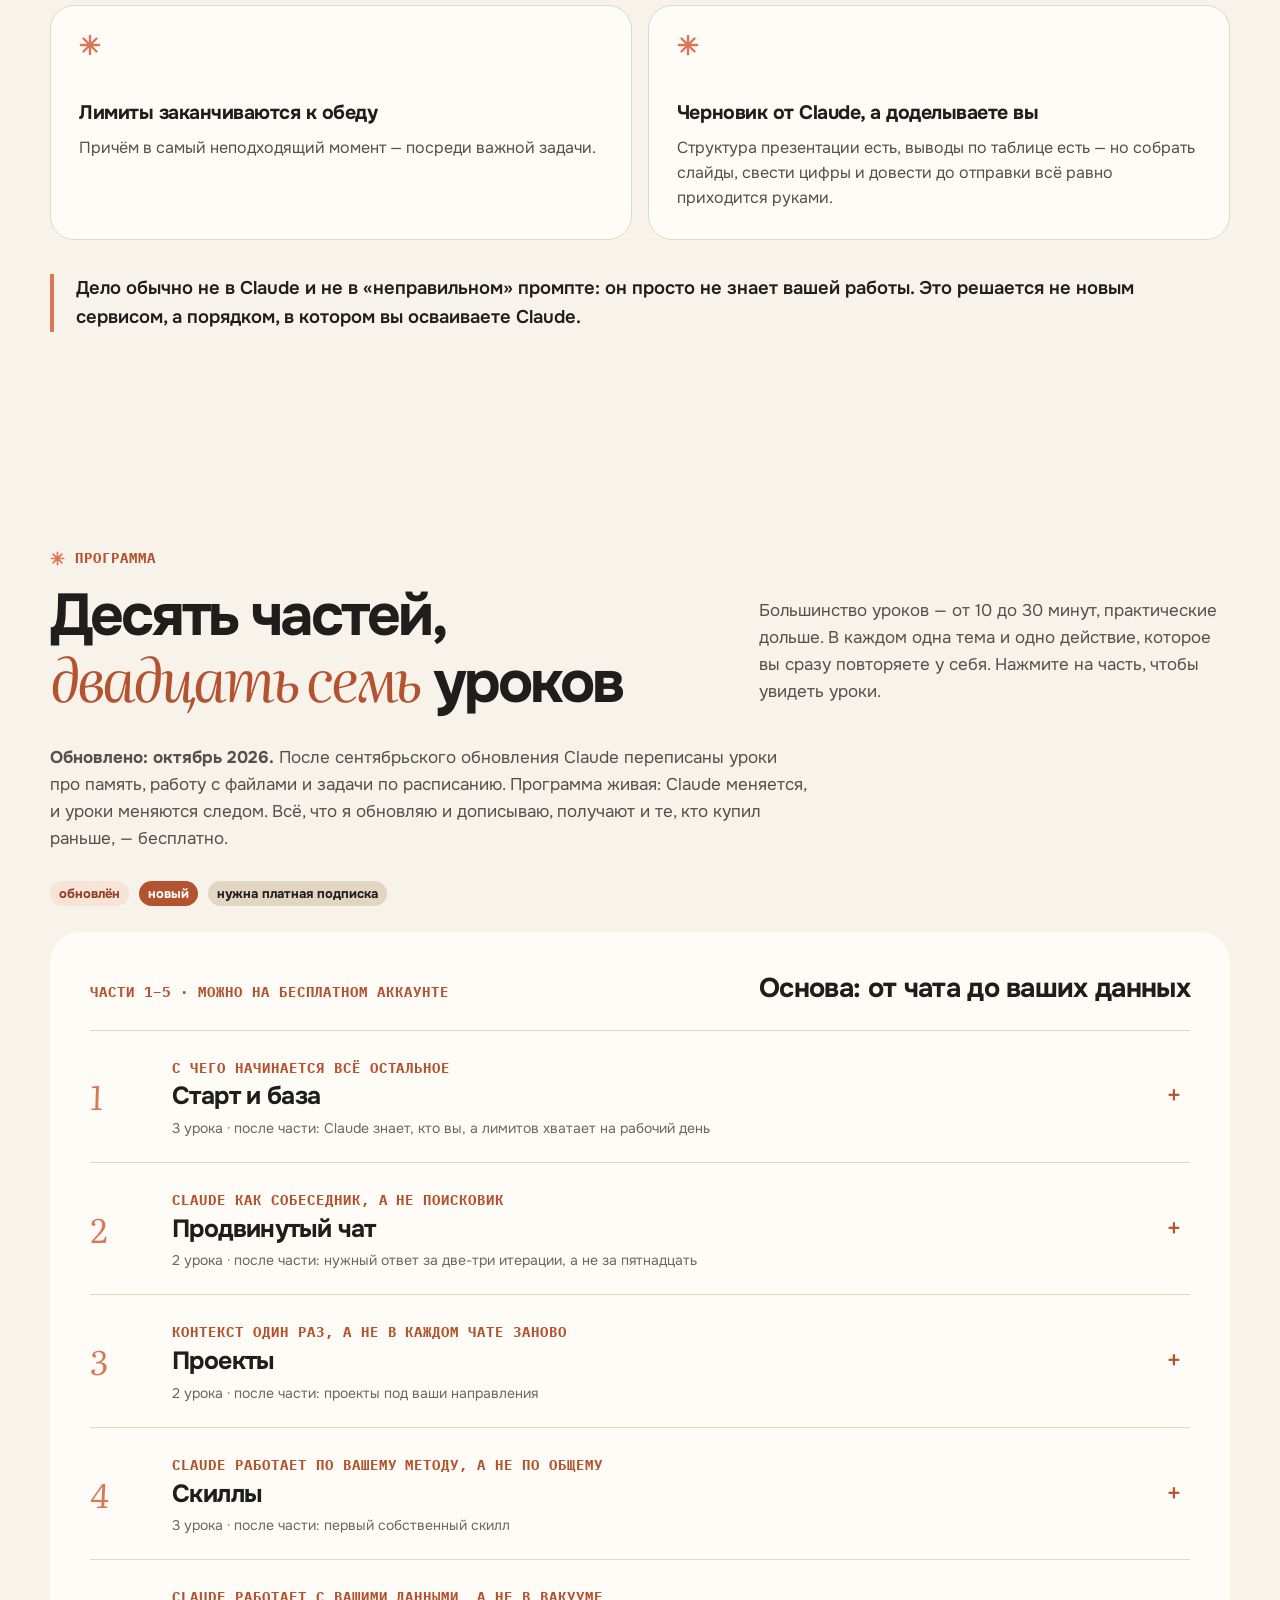
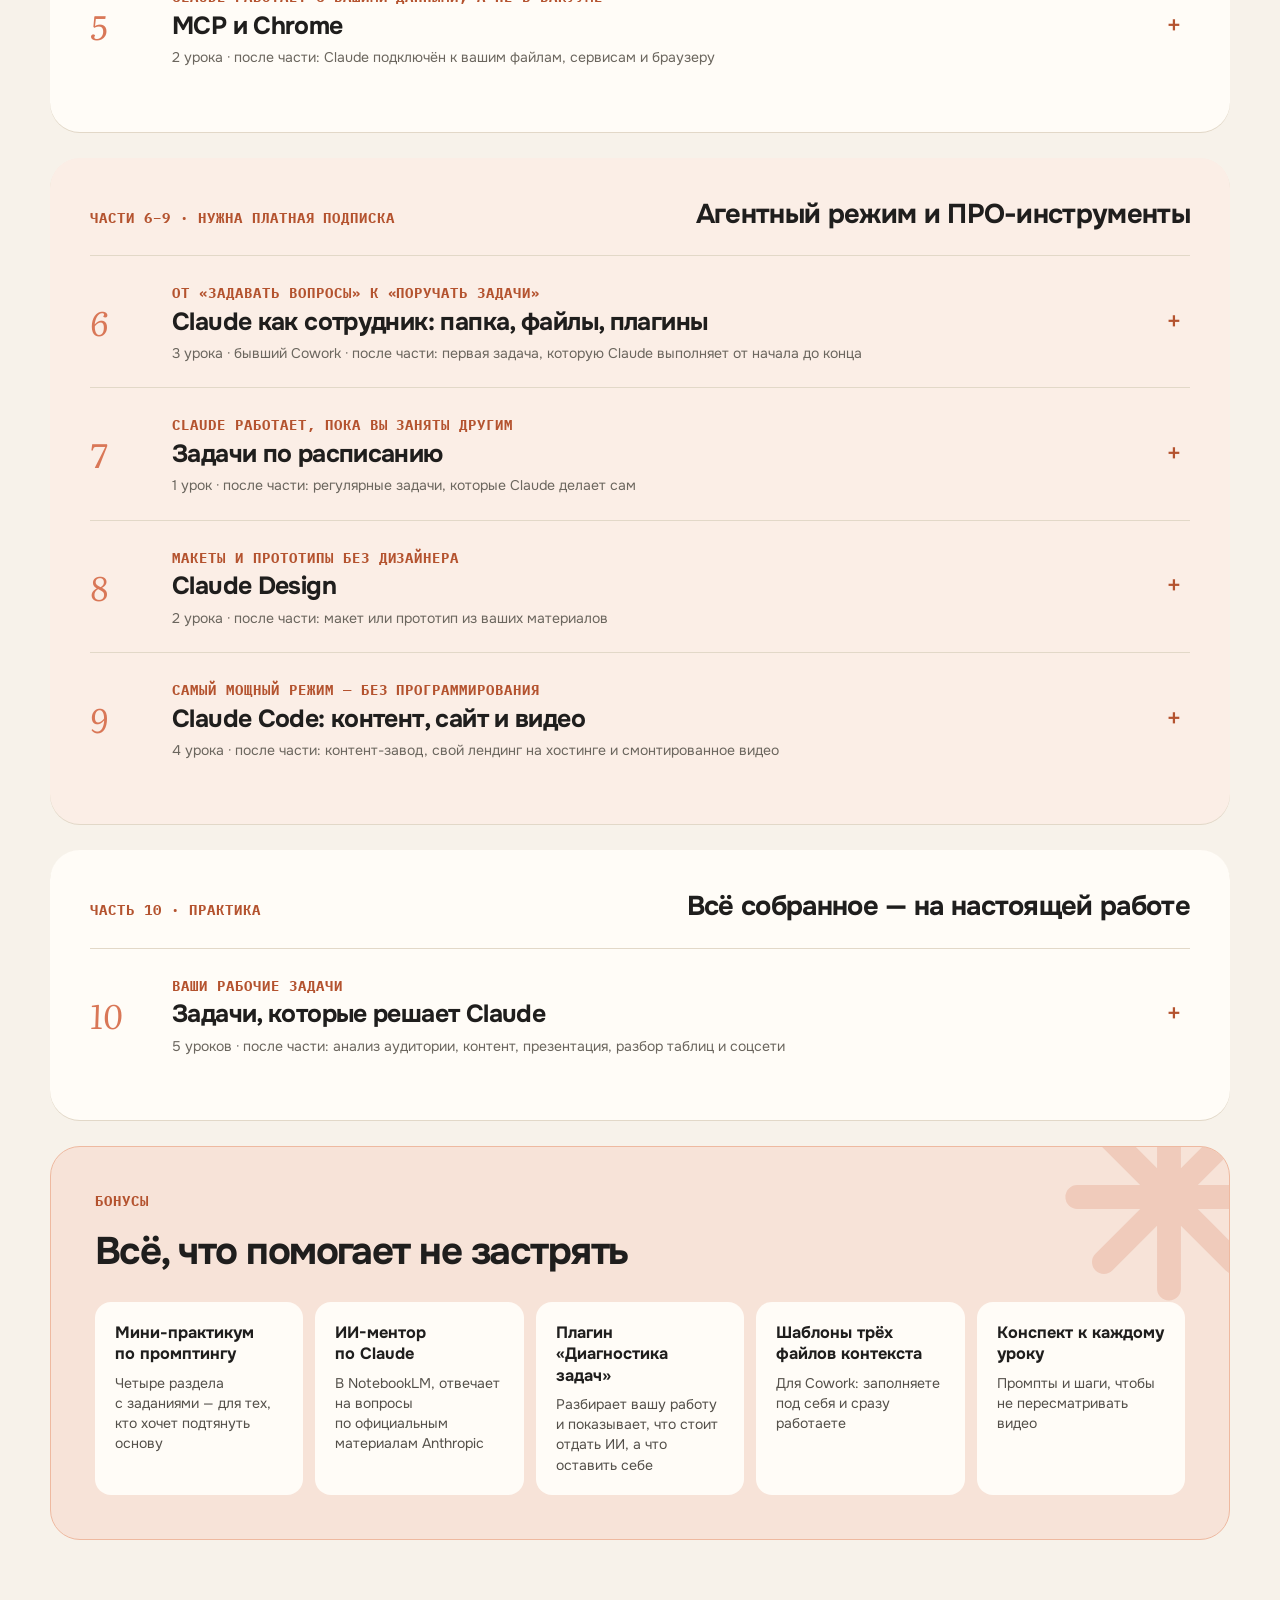
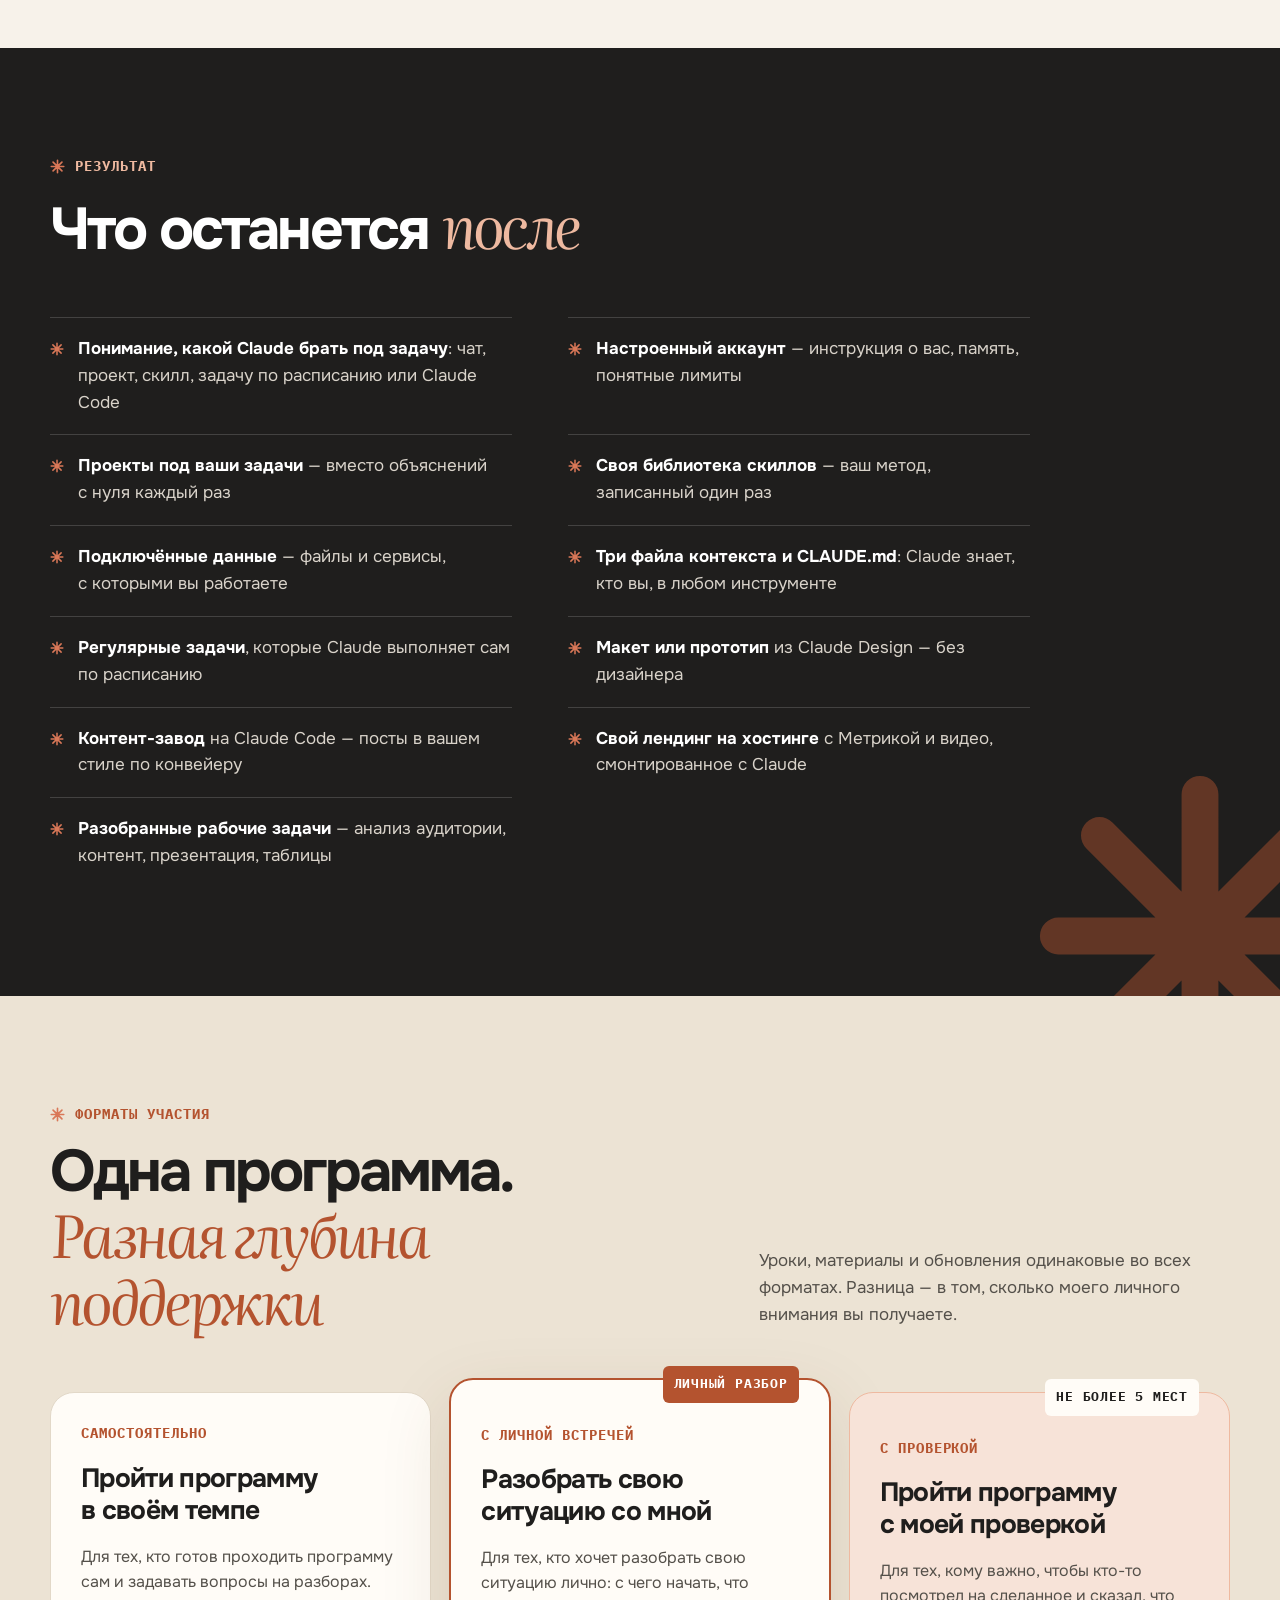
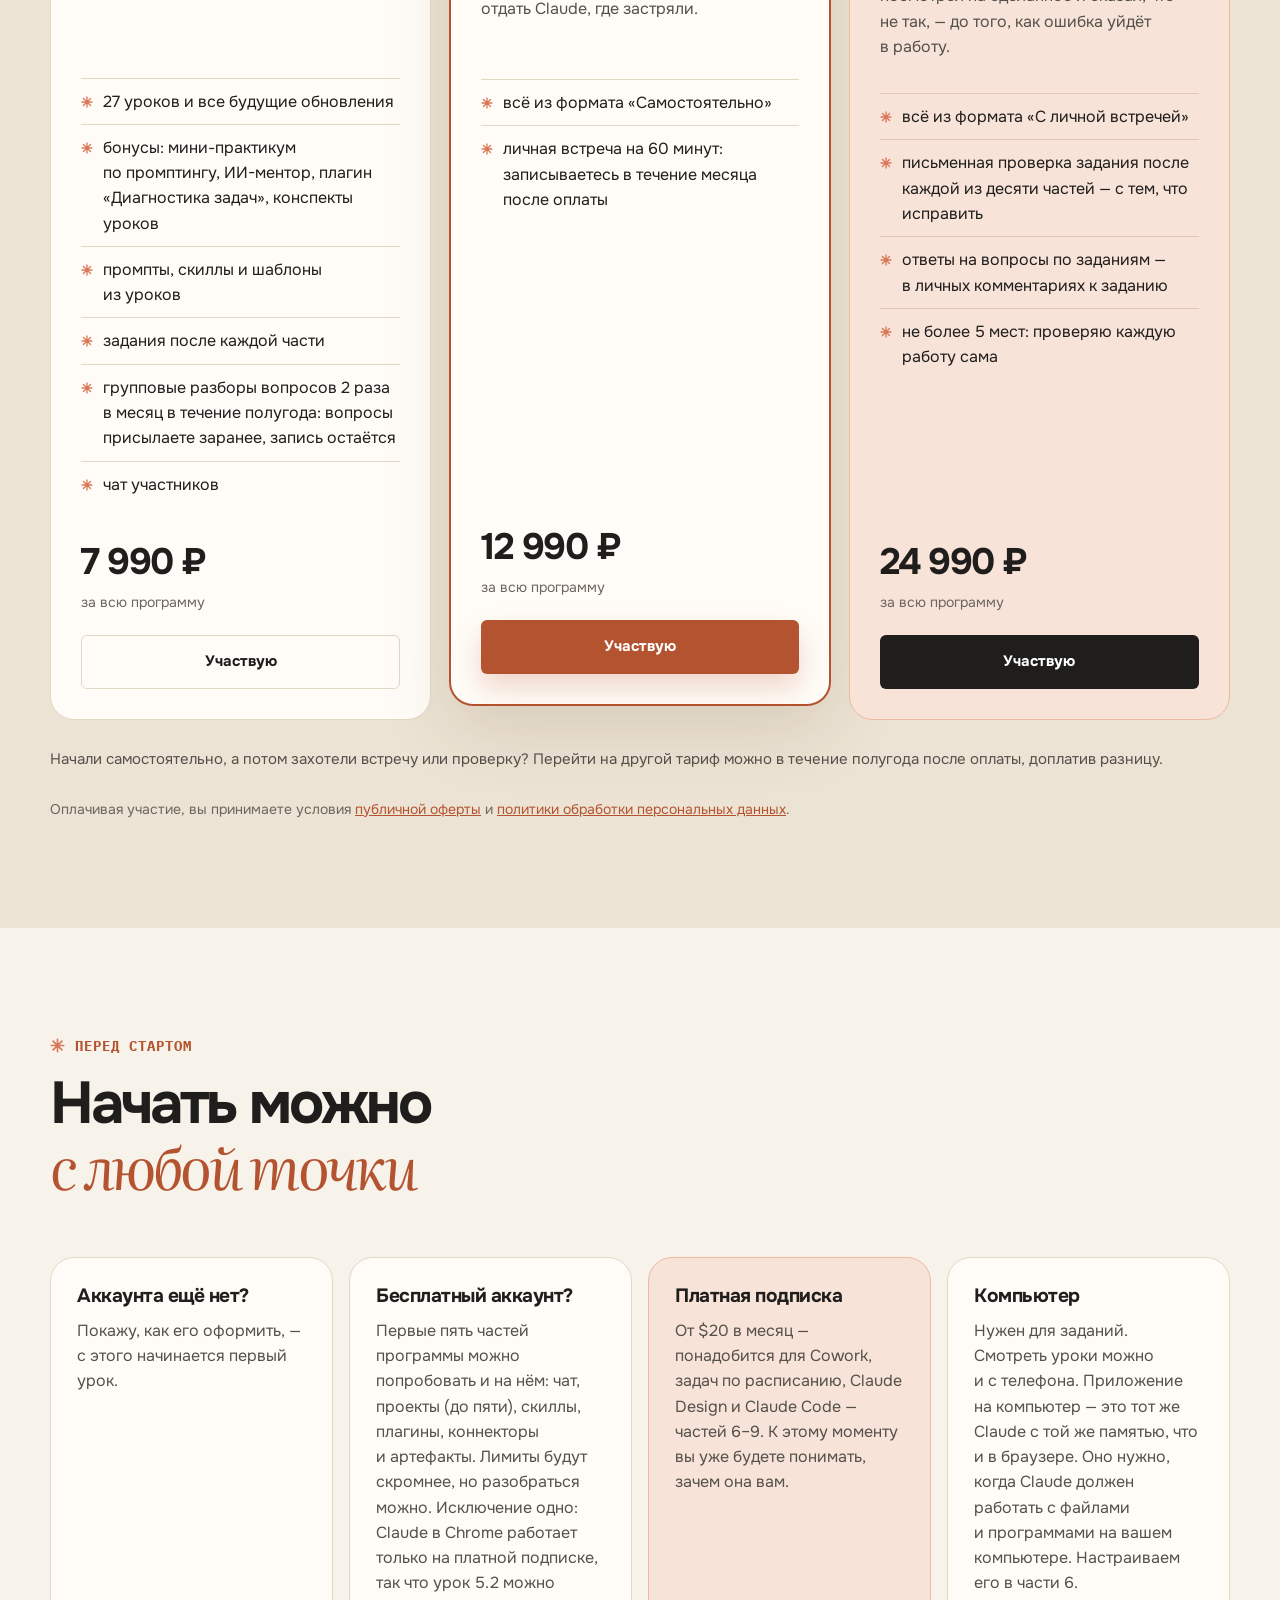
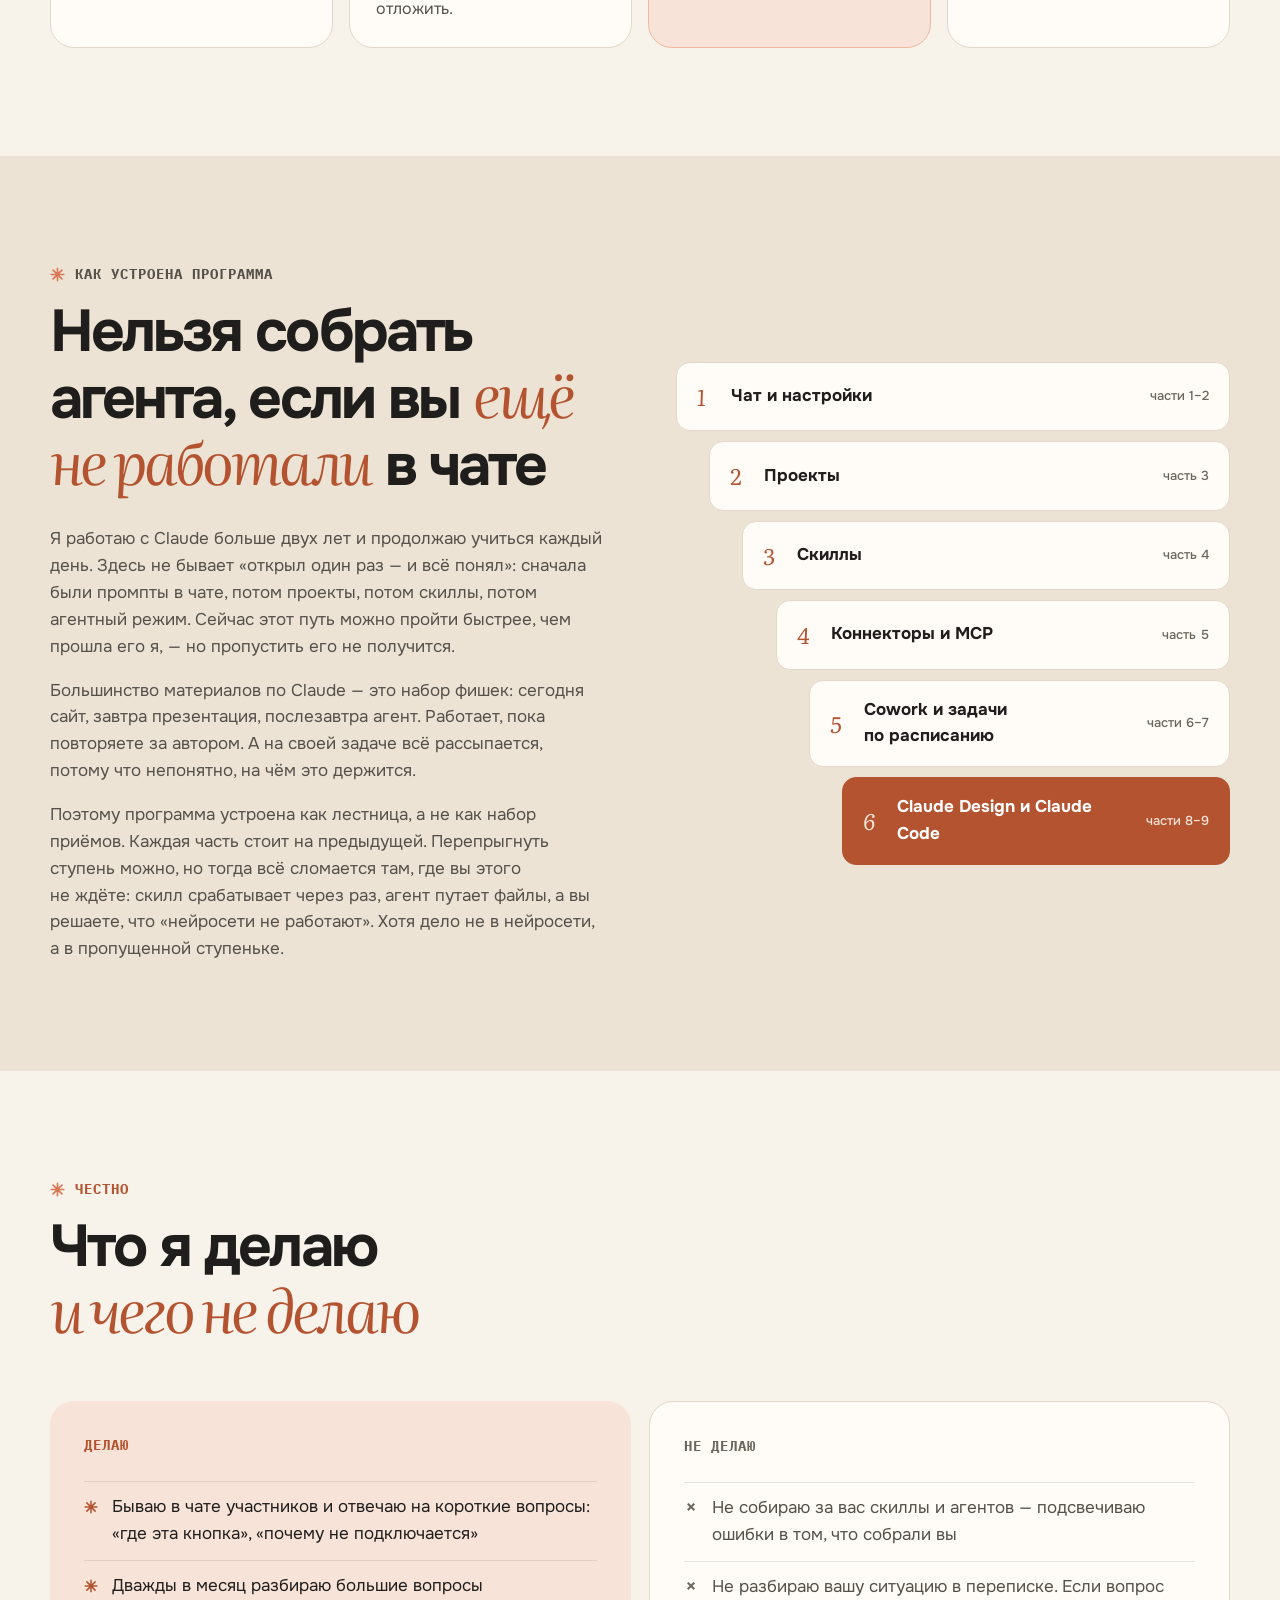
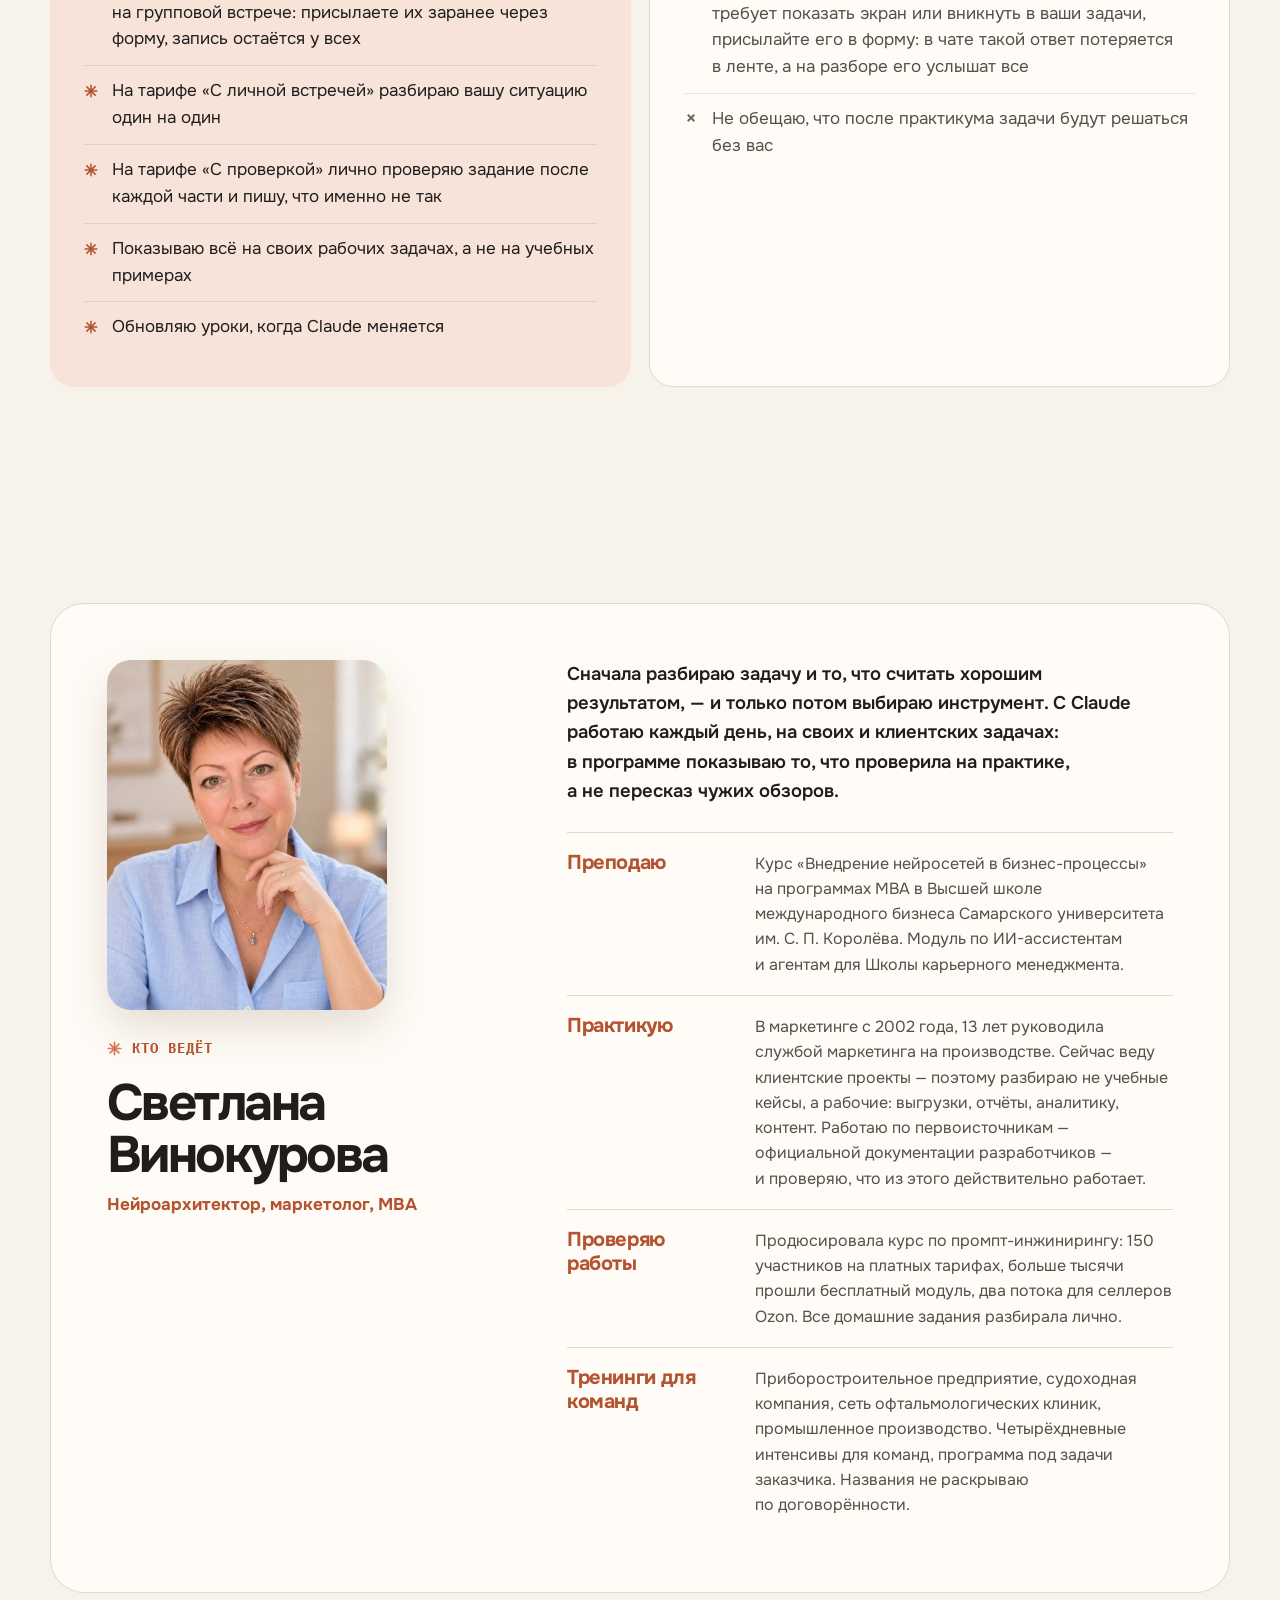
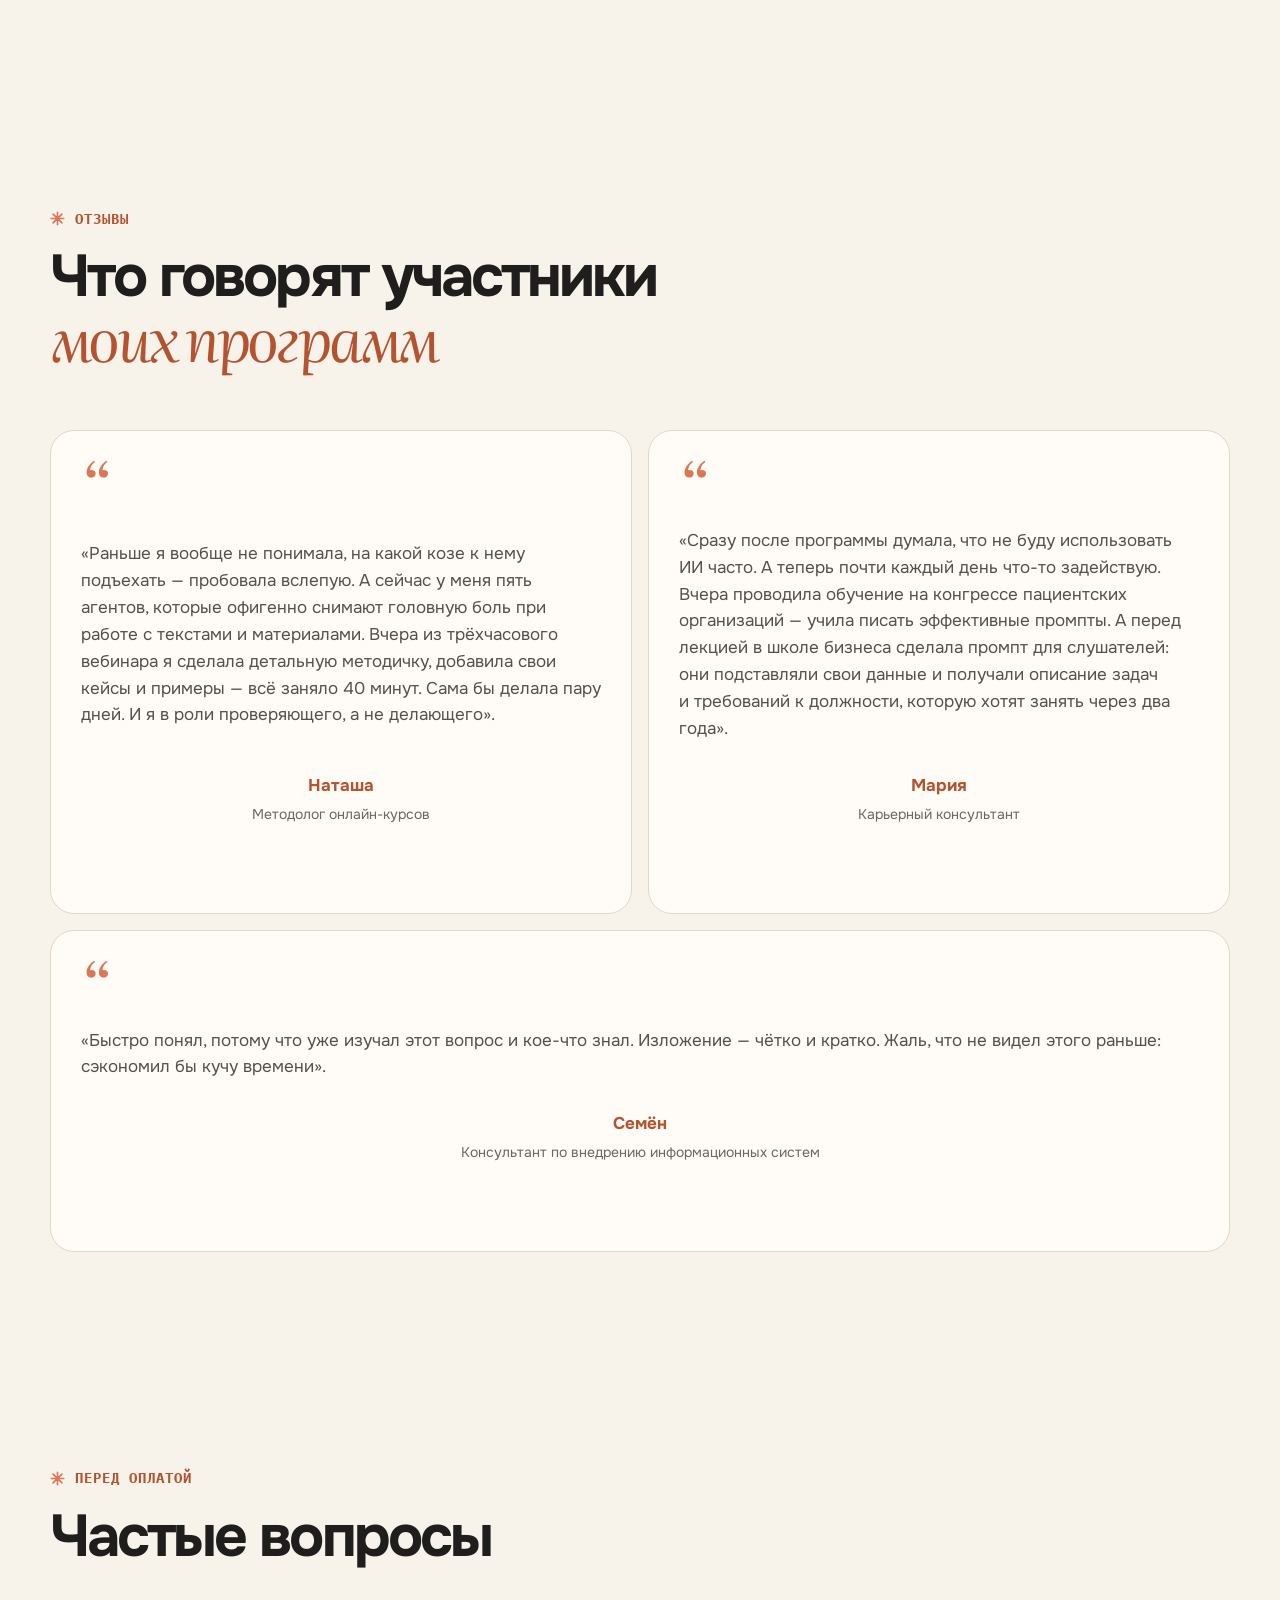
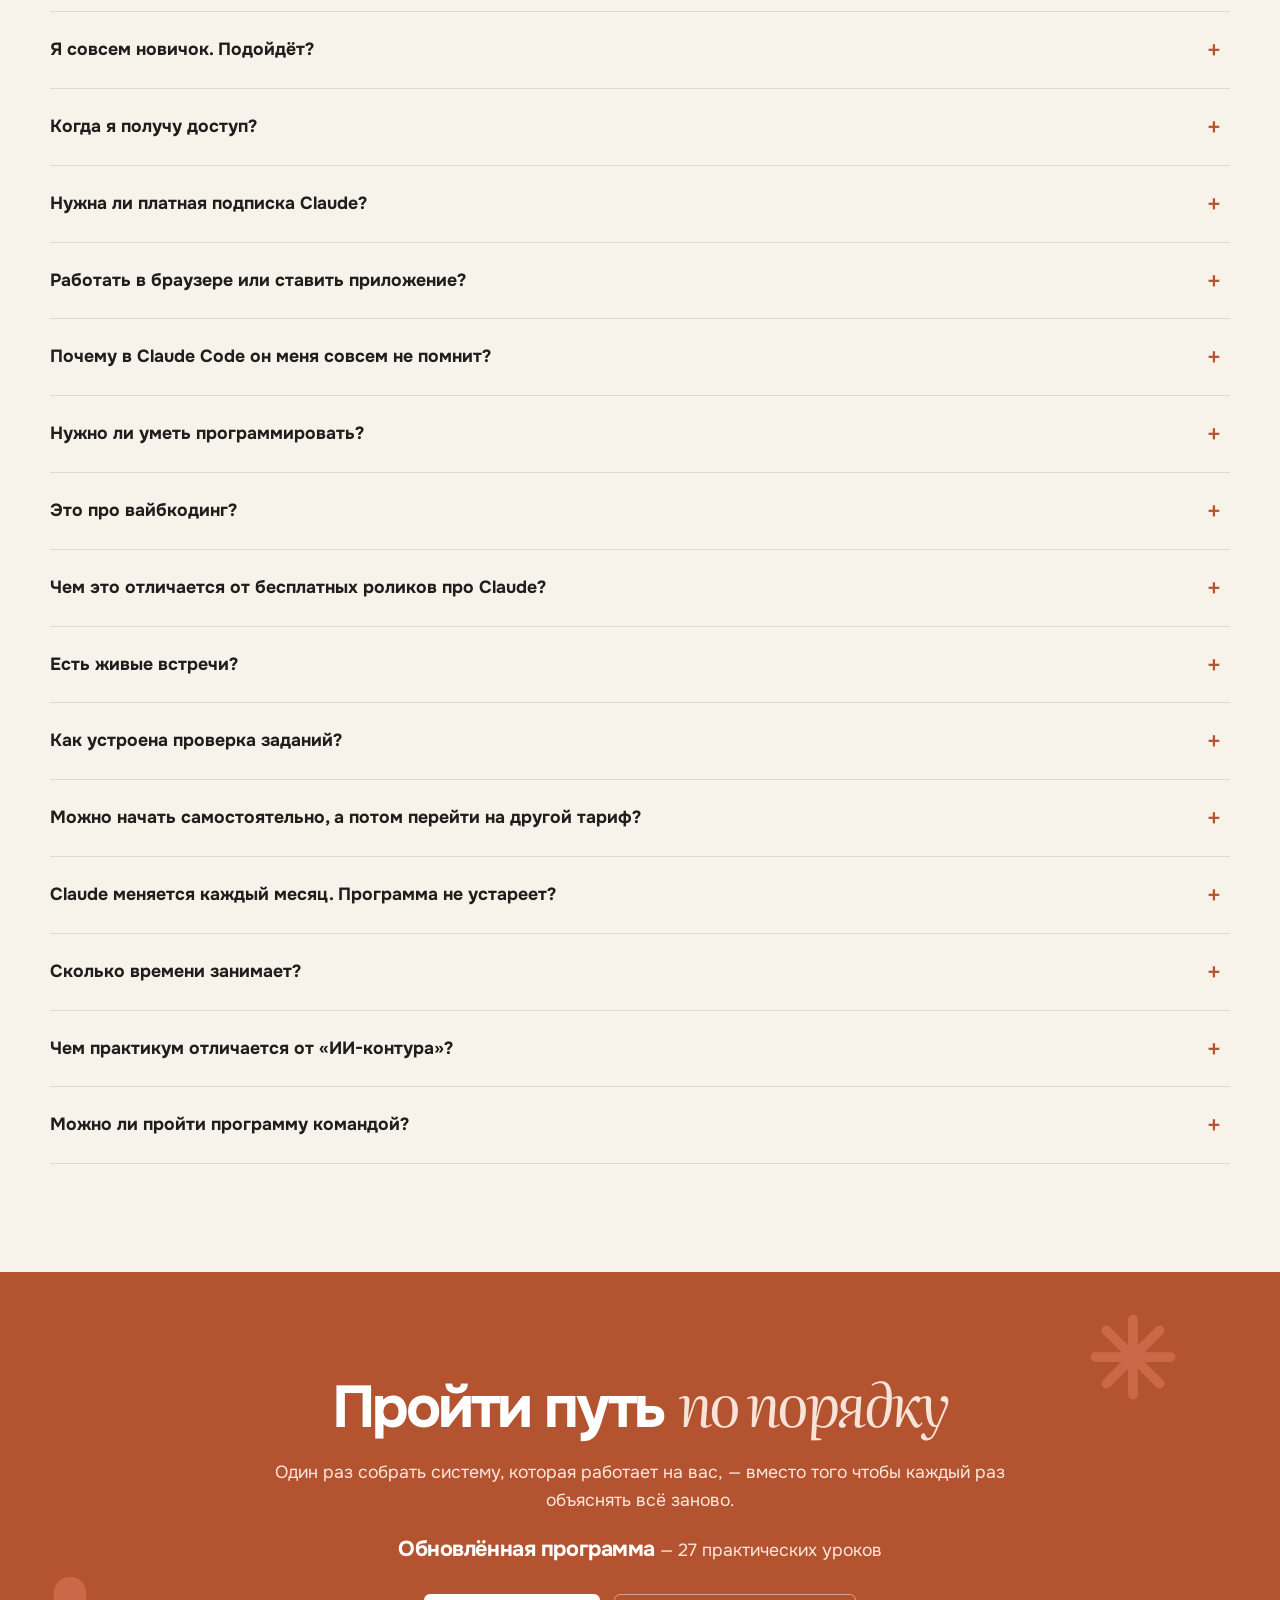
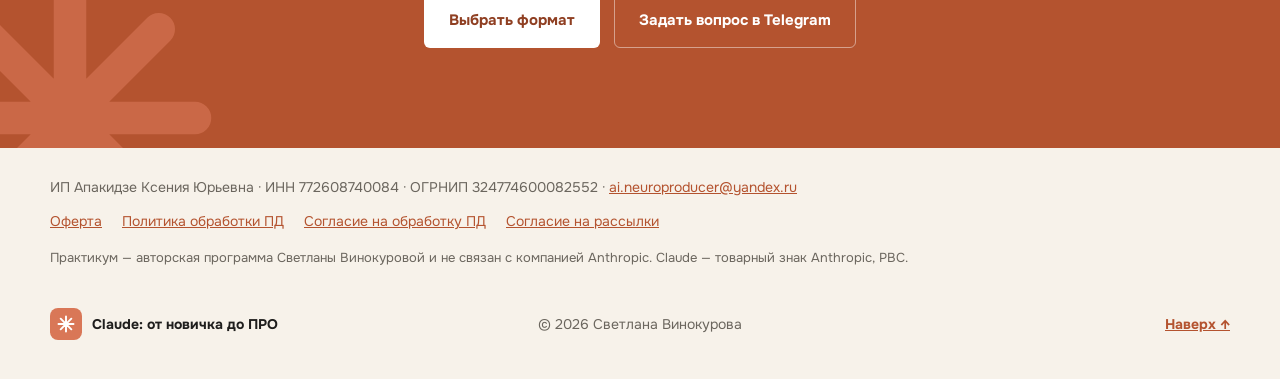
==== commit 4bebb187: "FAQ «Это про вайбкодинг?» и слово в описании страницы Co-Authored-By: Claude Opus 5.5 <noreply@anthr" ====
--- a/index.html
+++ b/index.html
@@ -3,7 +3,7 @@
 <head>
 <meta charset="utf-8">
 <meta name="viewport" content="width=device-width, initial-scale=1">
-<meta name="description" content="Практикум Светланы Винокуровой: 27 практических уроков по Claude — от настроек и чата до скиллов, коннекторов, Cowork, Claude Design и Claude Code. Живые разборы 2 раза в месяц.">
+<meta name="description" content="Практикум Светланы Винокуровой: 27 практических уроков по Claude — от настроек и чата до скиллов, коннекторов, Cowork, Claude Design и Claude Code — вайбкодинг для тех, кто не программирует. Живые разборы 2 раза в месяц.">
 <title>Claude: от новичка до ПРО — практикум Светланы Винокуровой</title>
 <meta property="og:type" content="website">
 <meta property="og:locale" content="ru_RU">
@@ -432,6 +432,7 @@
         <details><summary>Работать в&nbsp;браузере или ставить приложение?</summary><p>Начать можно в&nbsp;браузере, первым пяти частям этого хватит. Приложение понадобится с&nbsp;части 6, когда Claude начнёт работать с&nbsp;файлами на&nbsp;вашем компьютере. Память при переходе не&nbsp;теряется: это один и&nbsp;тот&nbsp;же аккаунт.</p></details>
         <details><summary>Почему в&nbsp;Claude Code он меня совсем не&nbsp;помнит?</summary><p>Потому что у&nbsp;Claude Code своя память: файл CLAUDE.md в&nbsp;папке проекта и&nbsp;заметки, которые он ведёт сам. В&nbsp;новой папке он начинает с&nbsp;чистого листа. В&nbsp;уроке 9.1 заполним CLAUDE.md так, чтобы этого не&nbsp;случалось.</p></details>
         <details><summary>Нужно ли уметь программировать?</summary><p>Нет. Всё, что мы делаем, описывается обычными словами. Я&nbsp;сама не&nbsp;программист&nbsp;— я&nbsp;маркетолог и&nbsp;больше двадцати лет работаю с&nbsp;данными и&nbsp;текстами.</p></details>
+        <details><summary>Это про вайбкодинг?</summary><p>Отчасти. Вайбкодинг&nbsp;— это когда вы словами ставите задачу, агент сам пишет и&nbsp;запускает код, а&nbsp;вы проверяете результат. Этому посвящена часть 9: в&nbsp;Claude Code вы соберёте конвейер постов, свой сайт на&nbsp;хостинге с&nbsp;Яндекс Метрикой и&nbsp;смонтируете видео&nbsp;— без знания программирования. Остальные части&nbsp;— про работу с&nbsp;Claude без кода: чат, проекты, скиллы, коннекторы, задачи по&nbsp;расписанию.</p></details>
         <details><summary>Чем это отличается от&nbsp;бесплатных роликов про Claude?</summary><p>Ролики показывают отдельные приёмы. Здесь&nbsp;— порядок, в&nbsp;котором приёмы складываются в&nbsp;систему, задания на&nbsp;ваших задачах и&nbsp;разборы ваших вопросов.</p></details>
         <details><summary>Есть живые встречи?</summary><p>Уроки в&nbsp;записи. Дважды в&nbsp;месяц в&nbsp;течение полугода после оплаты&nbsp;— групповой разбор вопросов: вы присылаете вопросы заранее, я&nbsp;отвечаю на&nbsp;встрече, запись получают все участники. На&nbsp;тарифах «С&nbsp;личной встречей» и&nbsp;«С&nbsp;проверкой» есть ещё личная встреча на&nbsp;60&nbsp;минут.</p></details>
         <details><summary>Как устроена проверка заданий?</summary><p>На&nbsp;тарифе «С&nbsp;проверкой»&nbsp;— задание после каждой части, я&nbsp;разбираю его лично и&nbsp;пишу, что именно не&nbsp;так. Это не&nbsp;автопроверка и&nbsp;не&nbsp;«молодец, продолжайте». На&nbsp;других тарифах задания те&nbsp;же, а&nbsp;вопросы по&nbsp;ним можно принести на&nbsp;групповой разбор.</p></details>
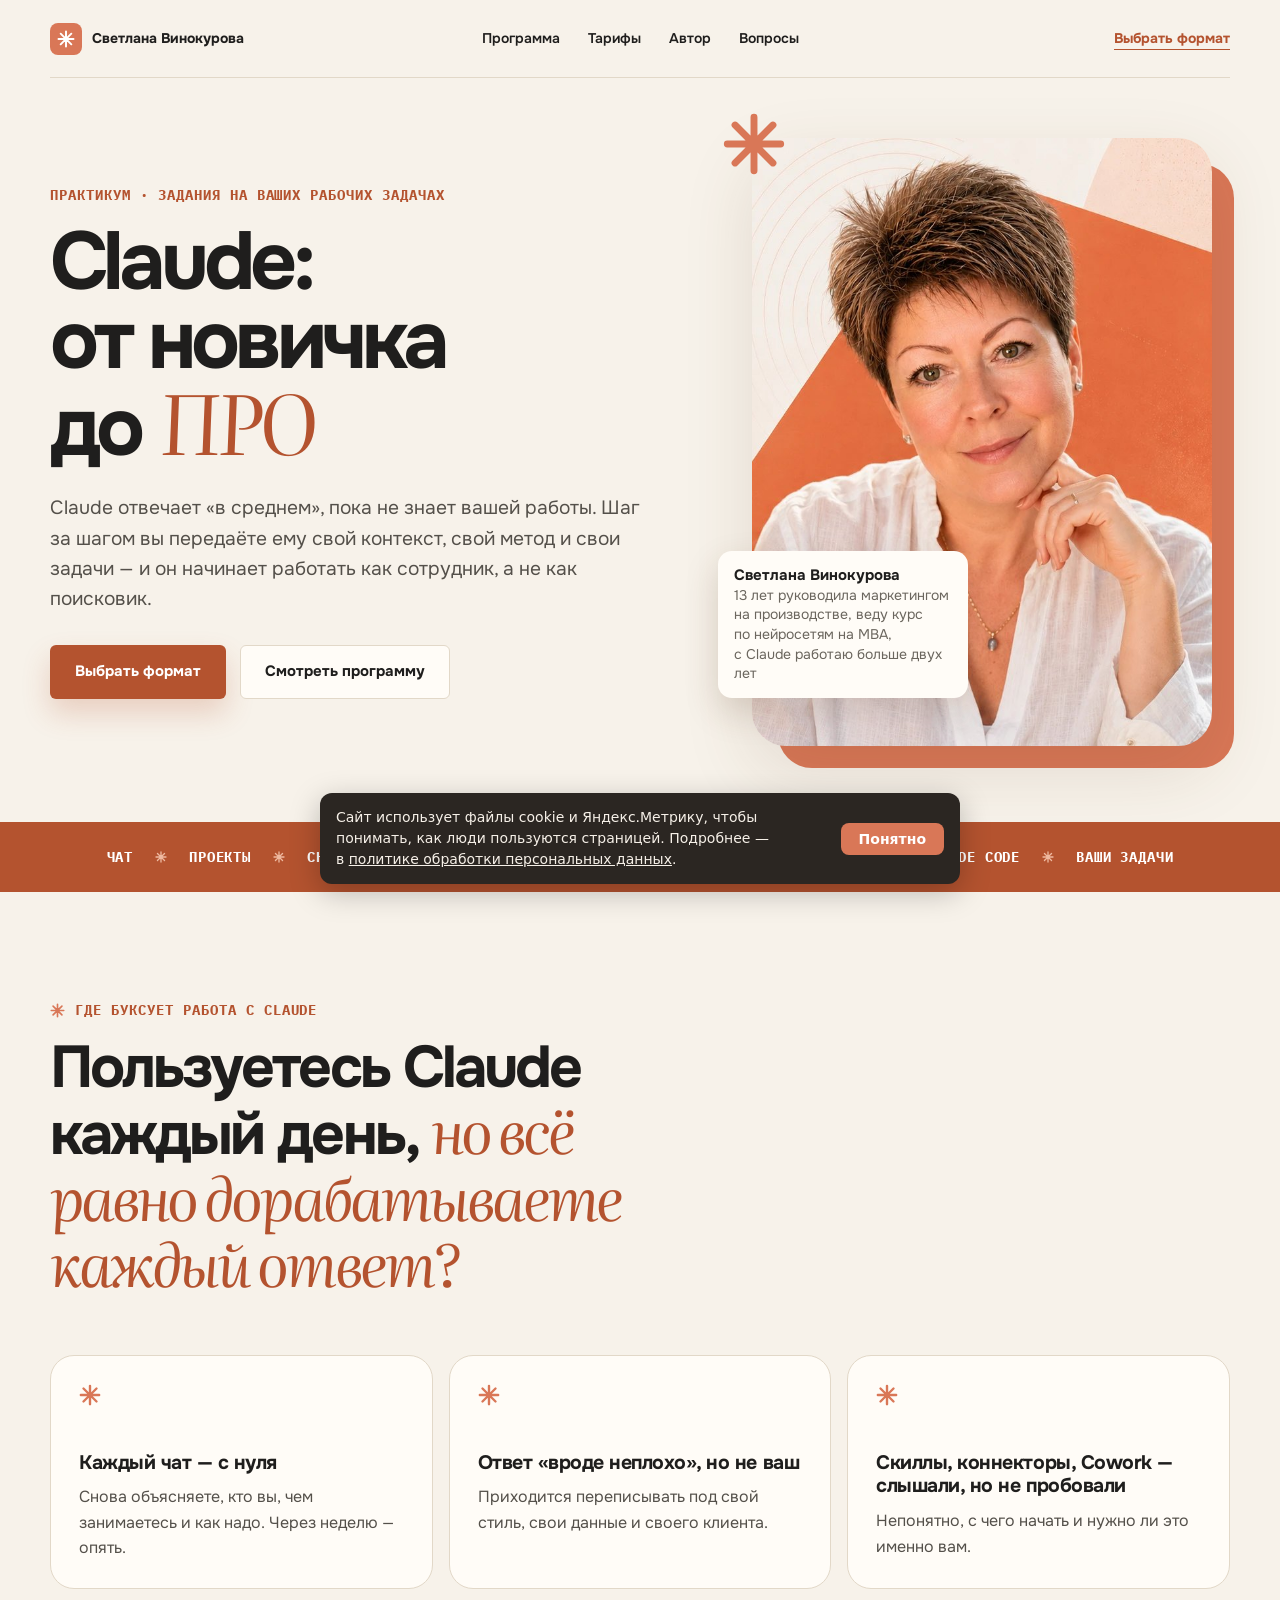
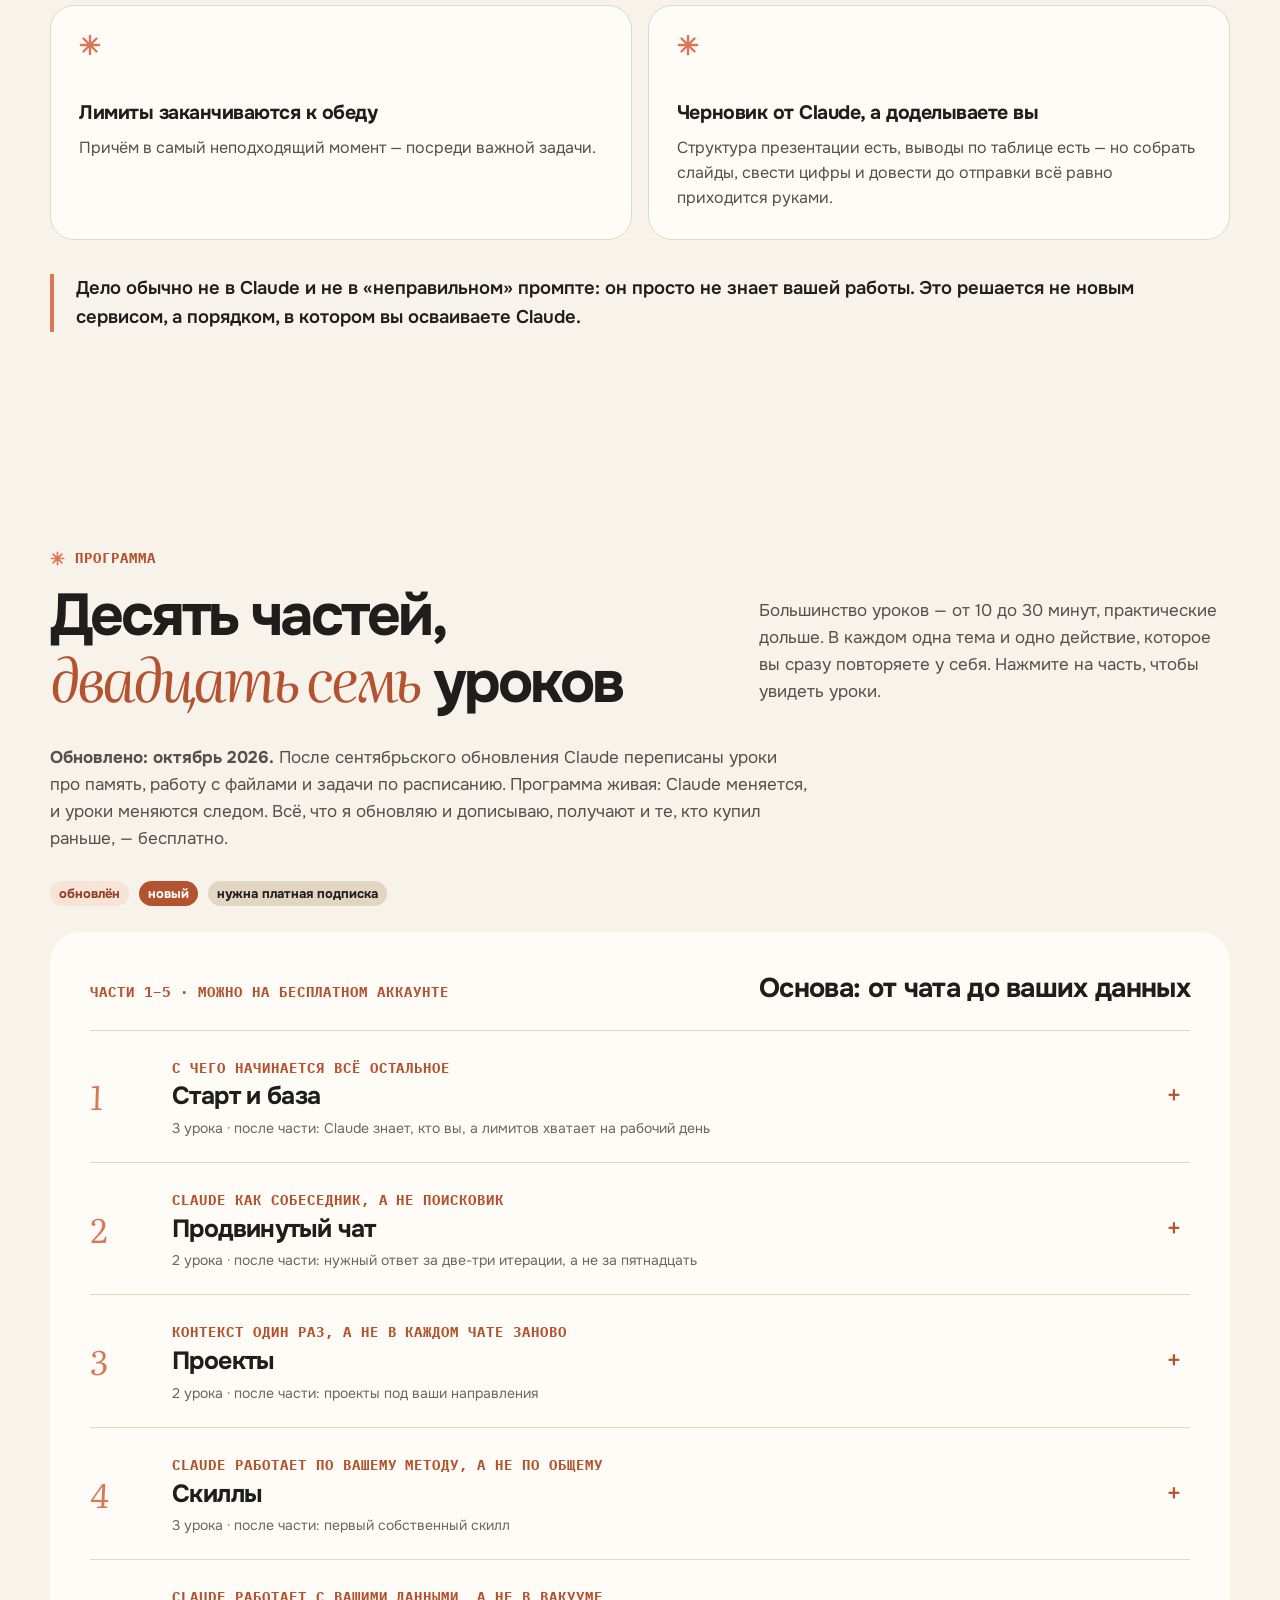
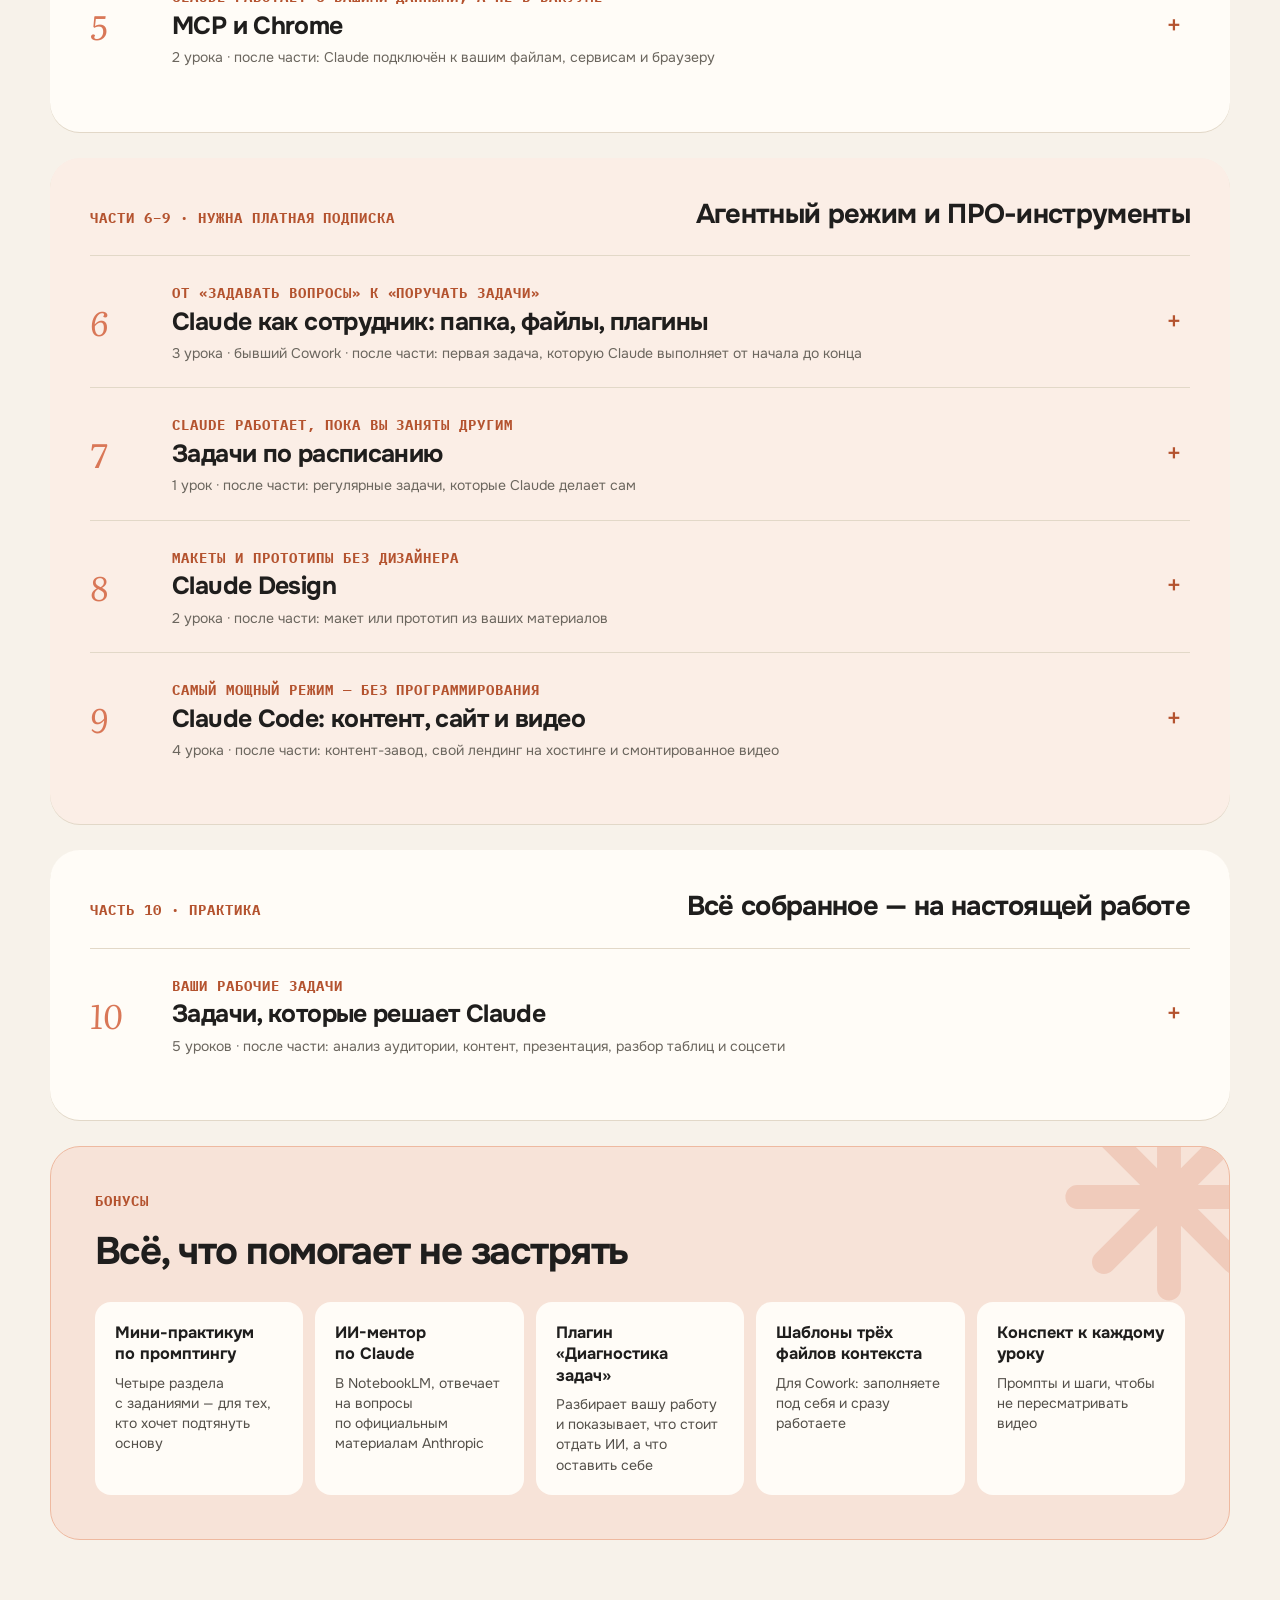
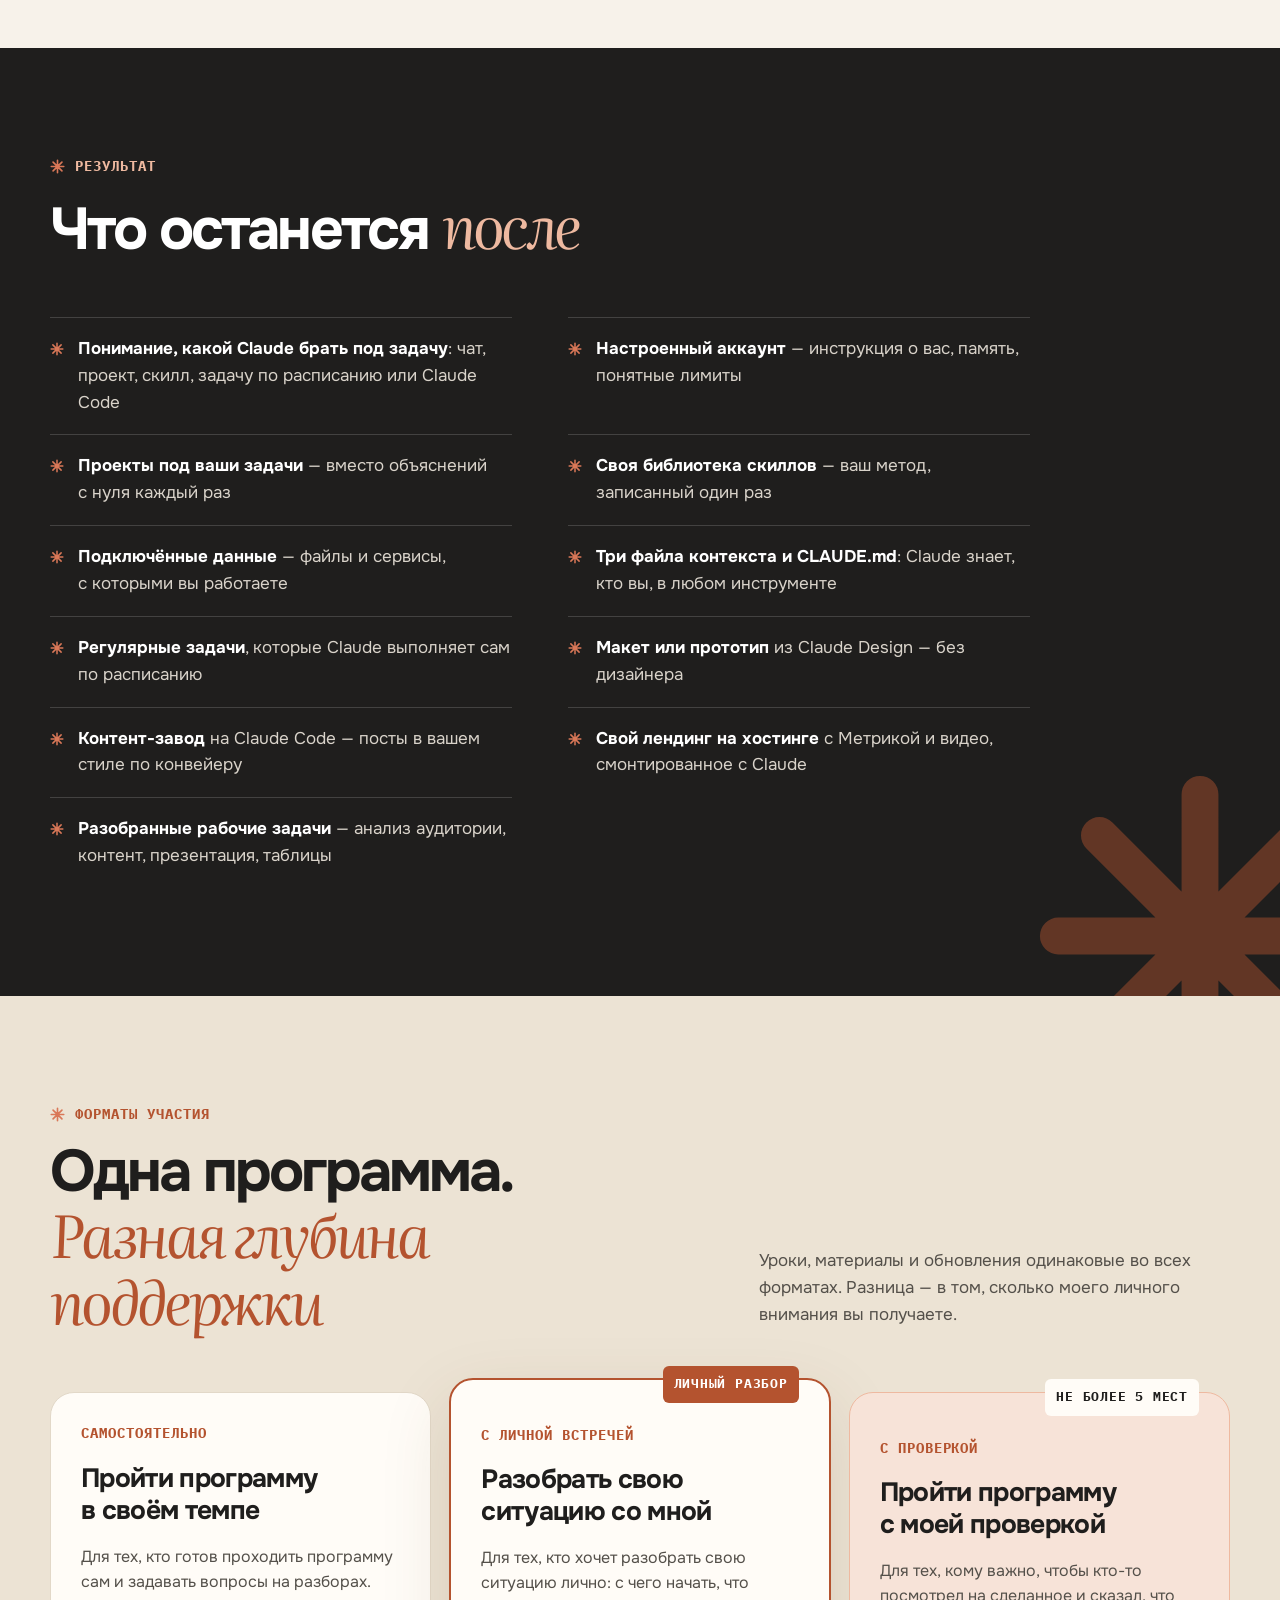
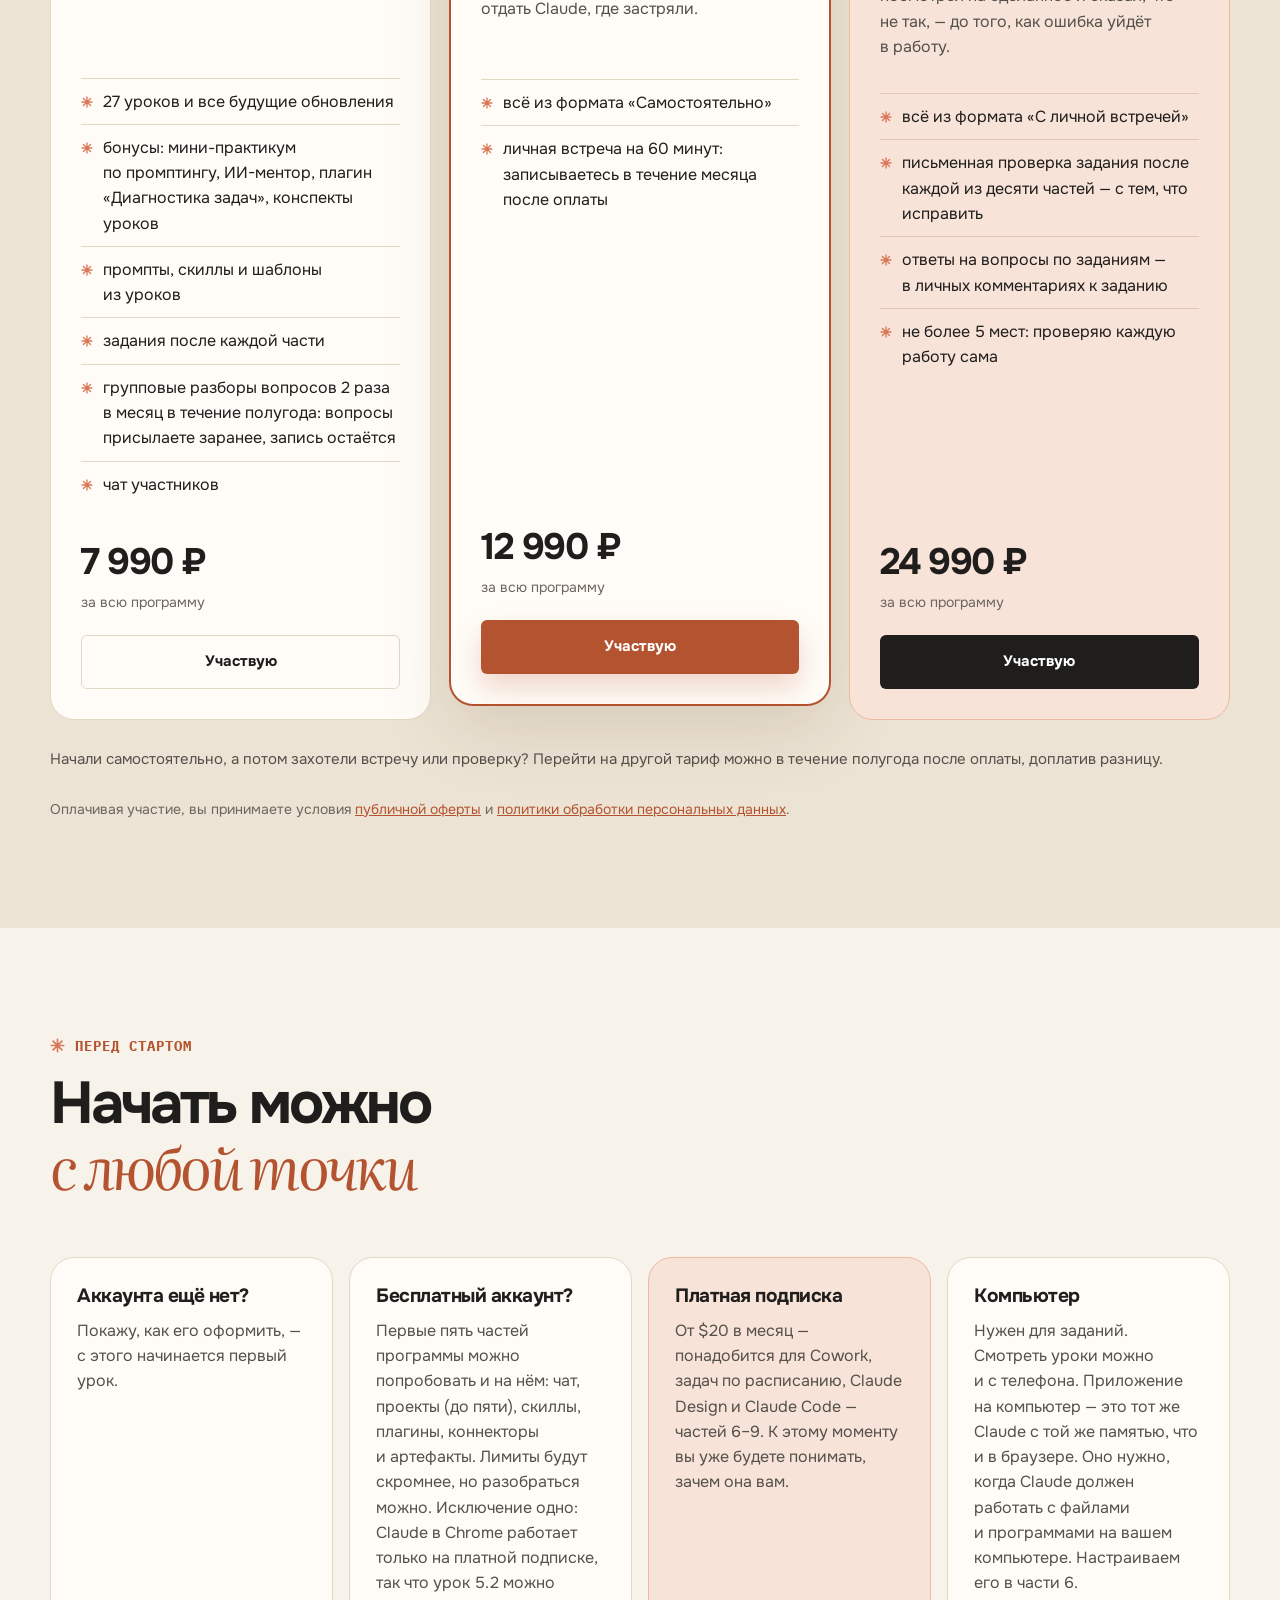
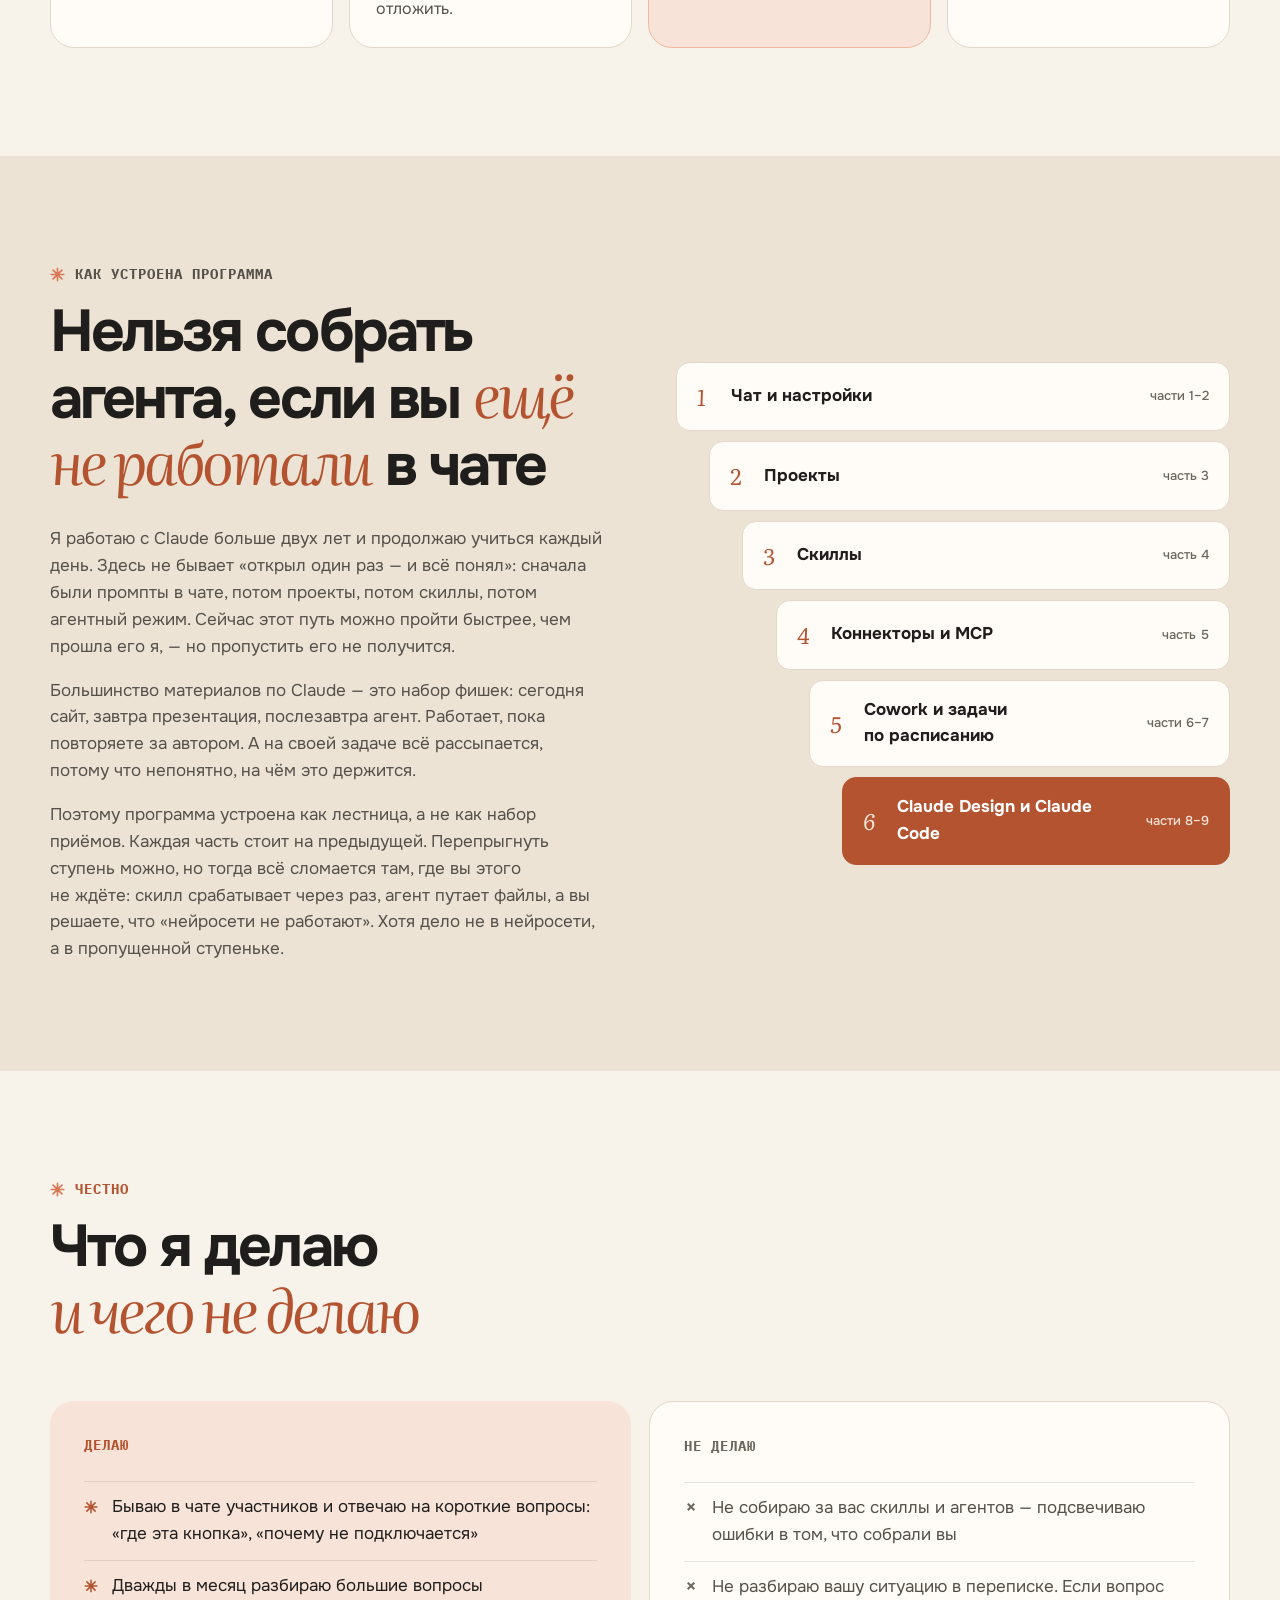
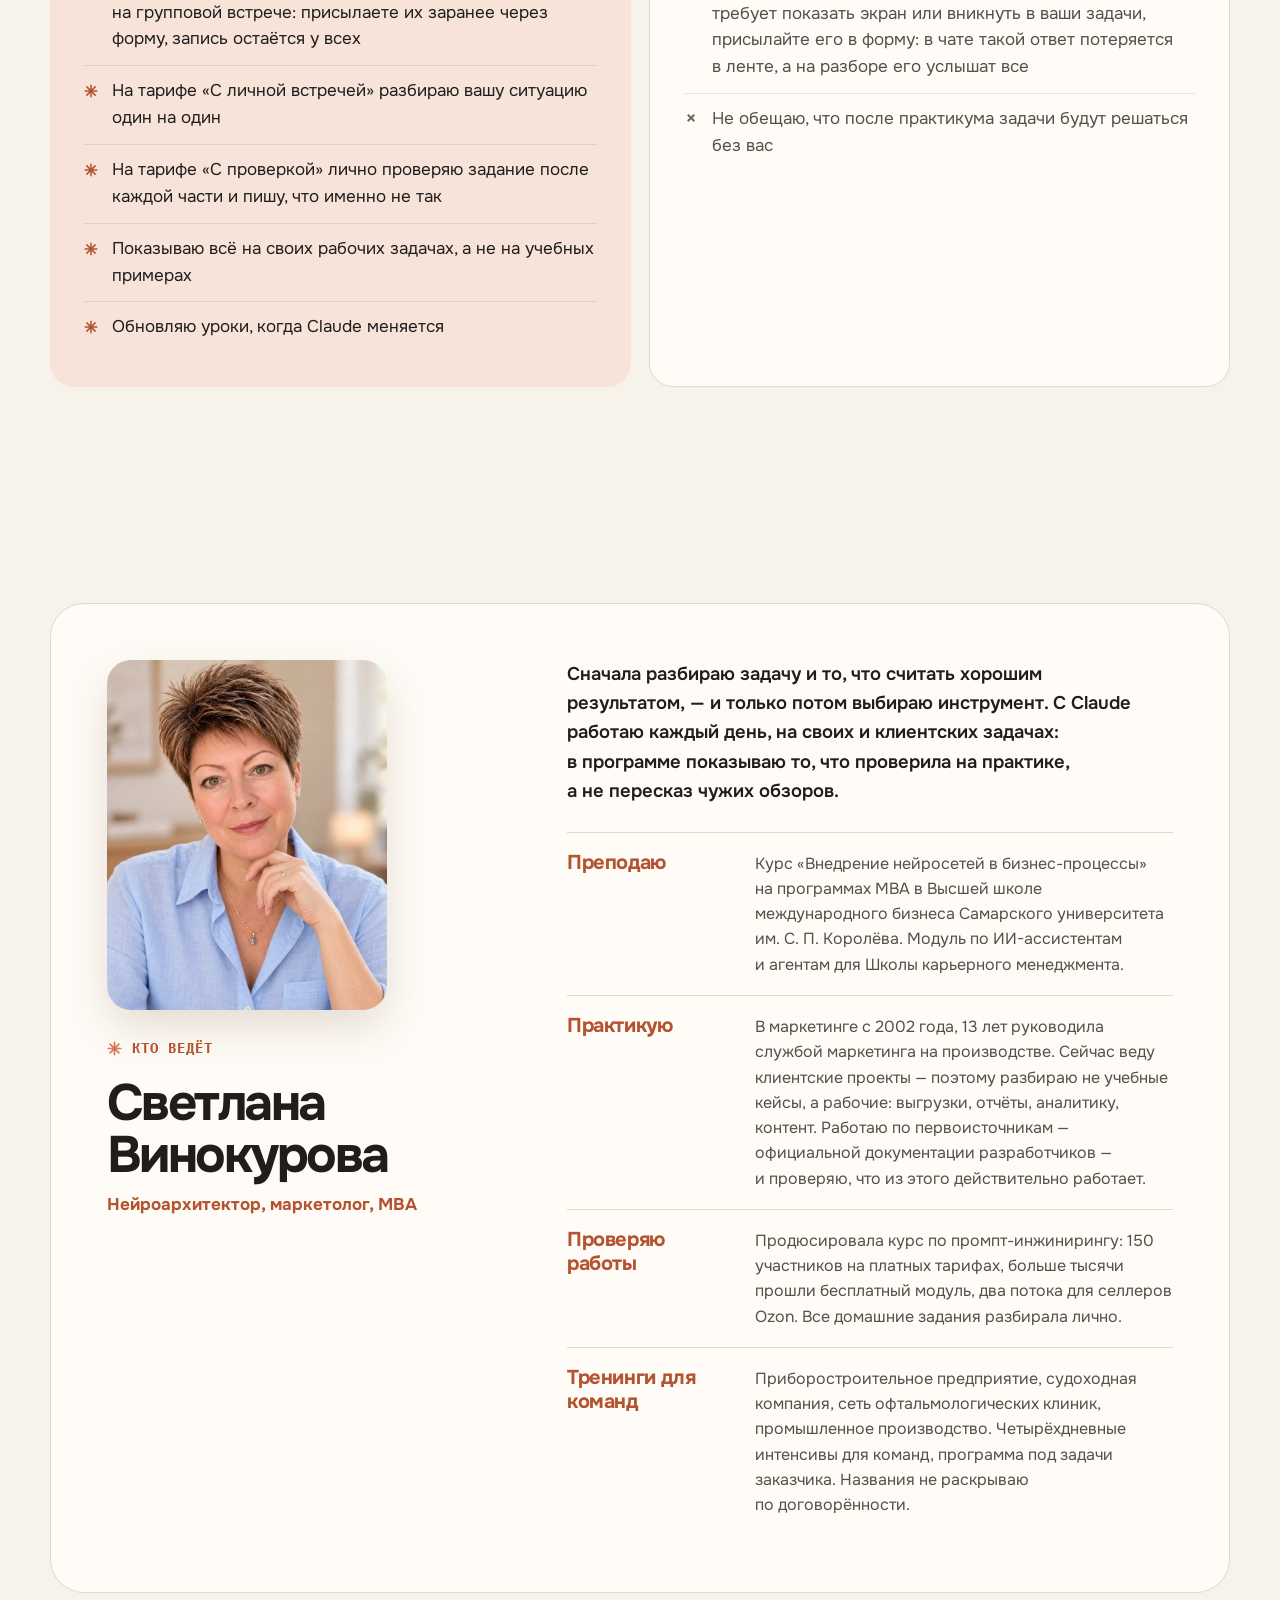
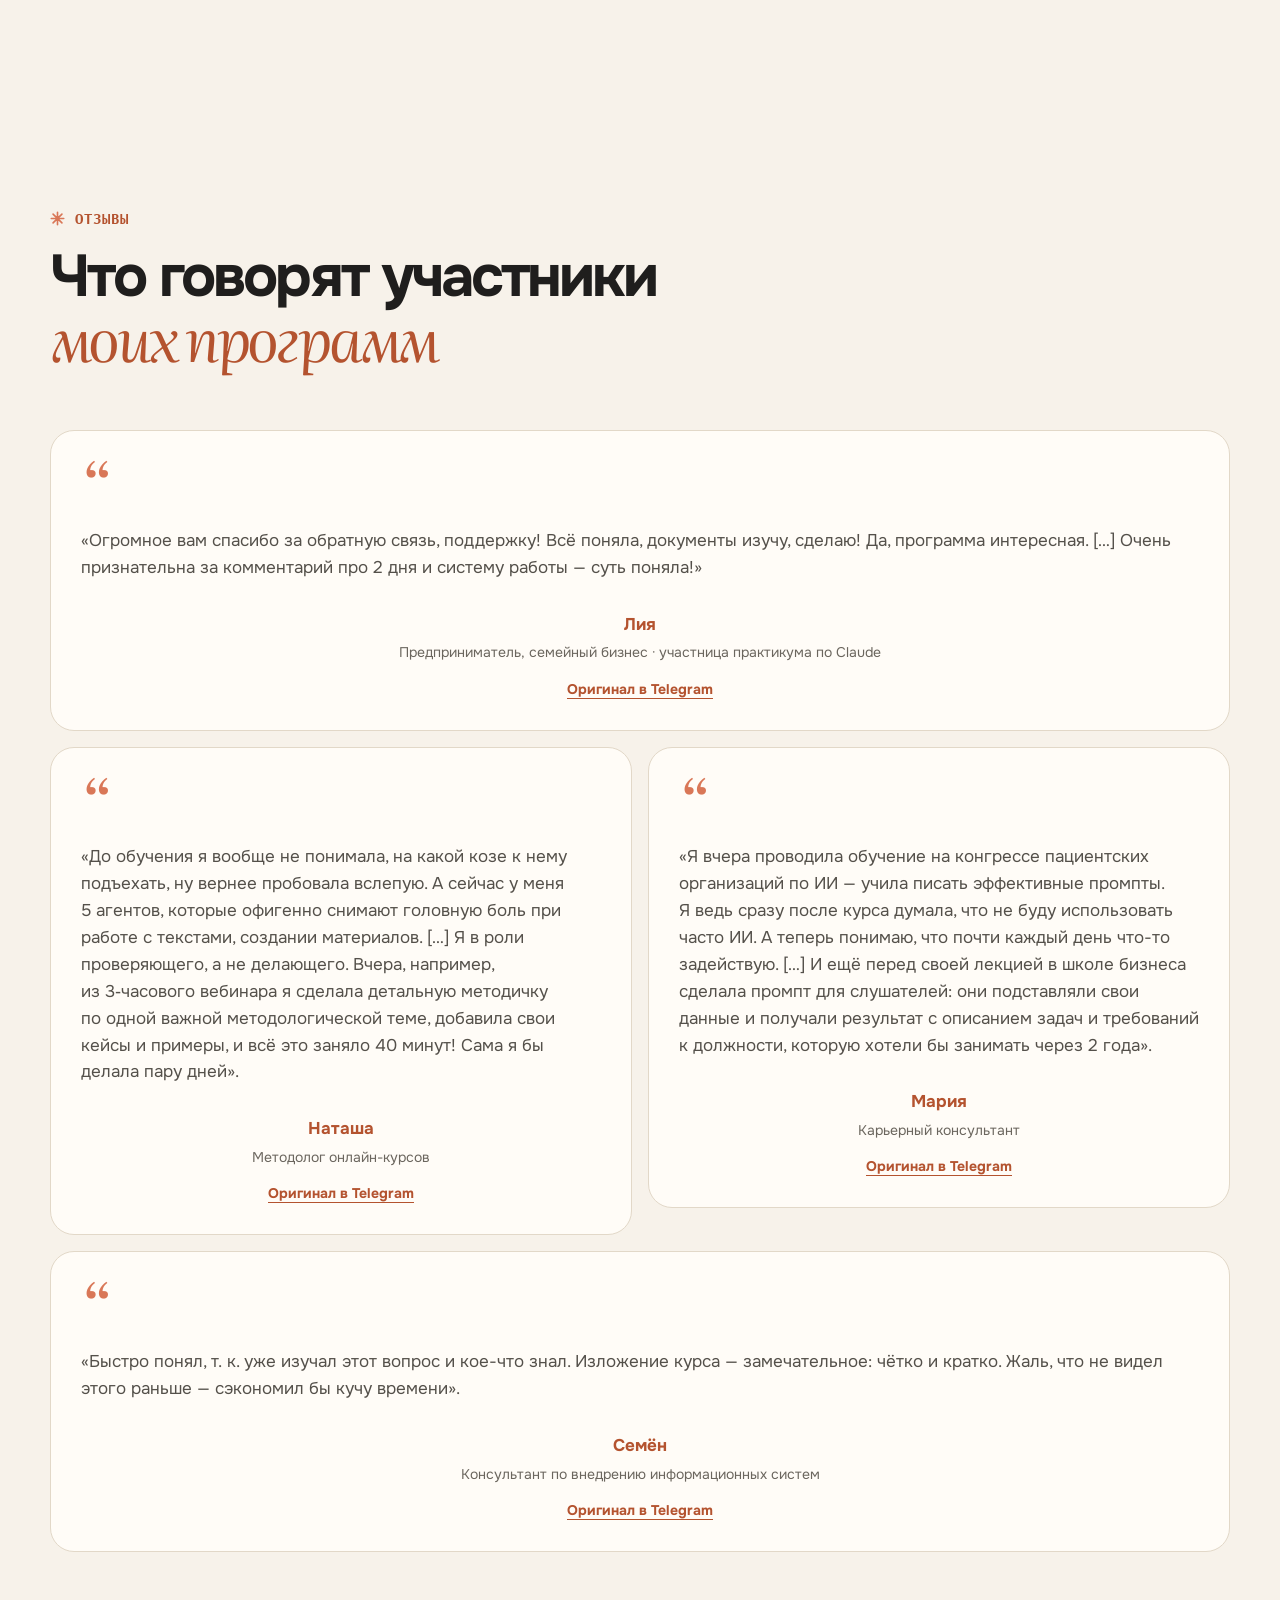
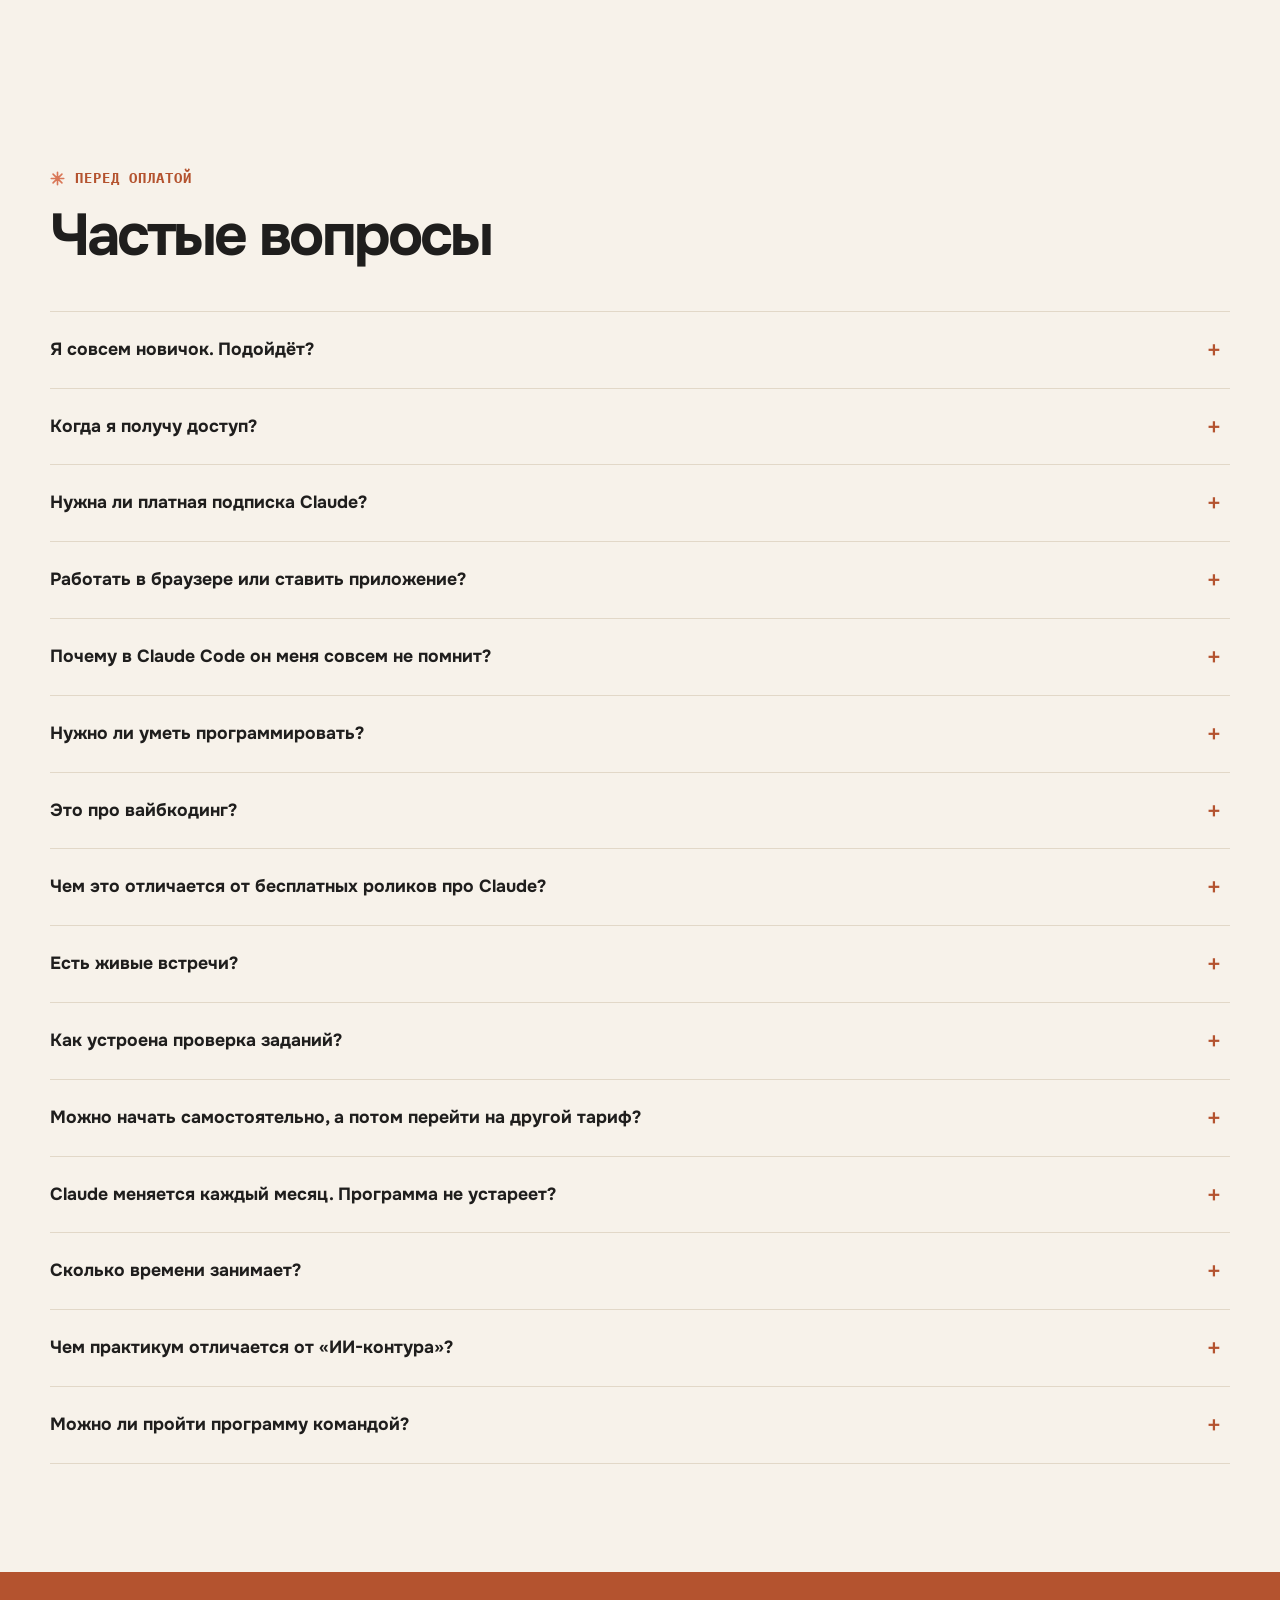
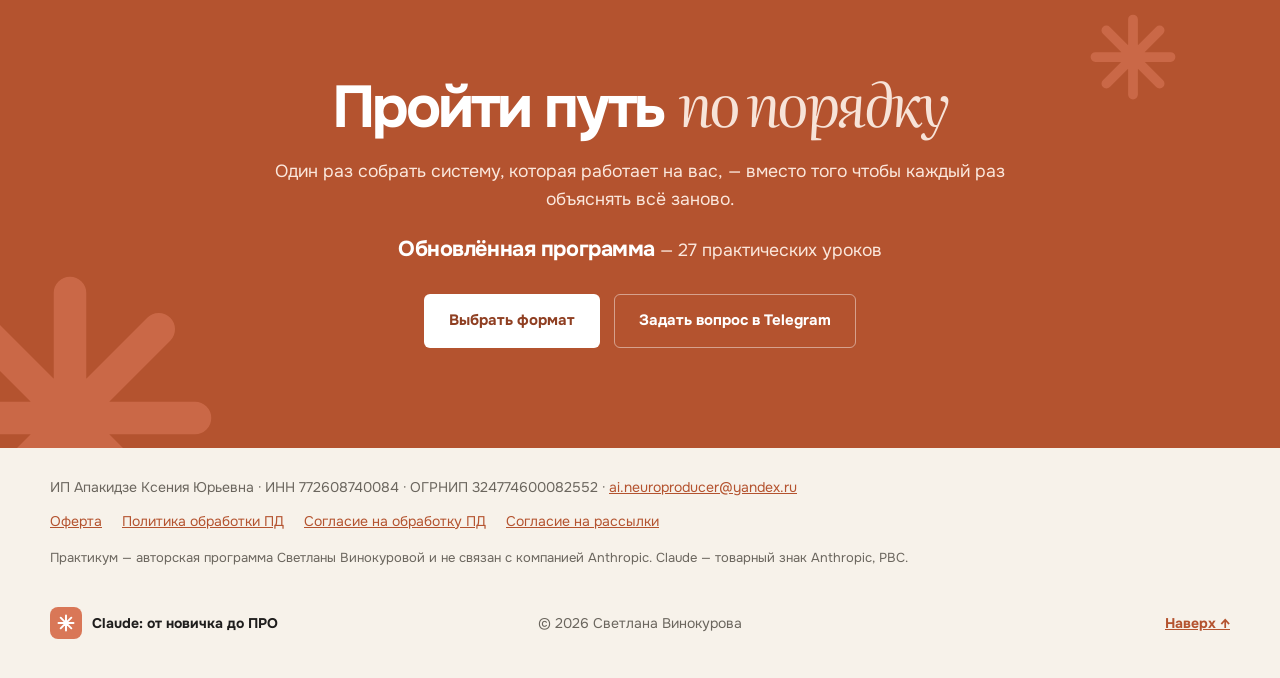
==== commit ecbebd33: "Отзывы: Лия — участница практикума, цитаты близко к оригиналу, скриншоты из Telegram Co-Authored-By:" ====
--- a/index.html
+++ b/index.html
@@ -416,9 +416,10 @@
         <div><p class="section-kicker"><i class="spark" aria-hidden="true"></i>Отзывы</p><h2>Что говорят участники <em>моих программ</em></h2></div>
       </div>
       <div class="reviews-grid">
-        <blockquote class="review-card"><p>«Раньше я вообще не понимала, на&nbsp;какой козе к&nbsp;нему подъехать&nbsp;— пробовала вслепую. А&nbsp;сейчас у&nbsp;меня пять агентов, которые офигенно снимают головную боль при работе с&nbsp;текстами и&nbsp;материалами. Вчера из&nbsp;трёхчасового вебинара я&nbsp;сделала детальную методичку, добавила свои кейсы и&nbsp;примеры&nbsp;— всё заняло 40&nbsp;минут. Сама бы делала пару дней. И&nbsp;я&nbsp;в&nbsp;роли проверяющего, а&nbsp;не&nbsp;делающего».</p><footer><strong>Наташа</strong><span>Методолог онлайн-курсов</span></footer></blockquote>
-        <blockquote class="review-card"><p>«Сразу после программы думала, что не&nbsp;буду использовать ИИ часто. А&nbsp;теперь почти каждый день что-то задействую. Вчера проводила обучение на&nbsp;конгрессе пациентских организаций&nbsp;— учила писать эффективные промпты. А&nbsp;перед лекцией в&nbsp;школе бизнеса сделала промпт для слушателей: они подставляли свои данные и&nbsp;получали описание задач и&nbsp;требований к&nbsp;должности, которую хотят занять через два года».</p><footer><strong>Мария</strong><span>Карьерный консультант</span></footer></blockquote>
-        <blockquote class="review-card review-wide"><p>«Быстро понял, потому что уже изучал этот вопрос и&nbsp;кое-что знал. Изложение&nbsp;— чётко и кратко. Жаль, что не&nbsp;видел этого раньше: сэкономил&nbsp;бы кучу времени».</p><footer><strong>Семён</strong><span>Консультант по&nbsp;внедрению информационных систем</span></footer></blockquote>
+        <blockquote class="review-card review-wide"><p>«Огромное вам спасибо за&nbsp;обратную связь, поддержку! Всё поняла, документы изучу, сделаю! Да, программа интересная. […] Очень признательна за&nbsp;комментарий про 2&nbsp;дня и&nbsp;систему работы&nbsp;— суть поняла!»</p><footer><strong>Лия</strong><span>Предприниматель, семейный бизнес · участница практикума по&nbsp;Claude</span></footer><details class="review-source"><summary>Оригинал в&nbsp;Telegram</summary><a href="assets/reviews/liya.png" target="_blank" rel="noopener"><img src="assets/reviews/liya.png" alt="Скриншот отзыва Лии в Telegram" loading="lazy"></a></details></blockquote>
+        <blockquote class="review-card"><p>«До обучения я&nbsp;вообще не&nbsp;понимала, на&nbsp;какой козе к&nbsp;нему подъехать, ну&nbsp;вернее пробовала вслепую. А&nbsp;сейчас у&nbsp;меня 5&nbsp;агентов, которые офигенно снимают головную боль при работе с&nbsp;текстами, создании материалов. […] Я&nbsp;в&nbsp;роли проверяющего, а&nbsp;не&nbsp;делающего. Вчера, например, из&nbsp;3‑часового вебинара я&nbsp;сделала детальную методичку по&nbsp;одной важной методологической теме, добавила свои кейсы и&nbsp;примеры, и&nbsp;всё это заняло 40&nbsp;минут! Сама я&nbsp;бы делала пару дней».</p><footer><strong>Наташа</strong><span>Методолог онлайн-курсов</span></footer><details class="review-source"><summary>Оригинал в&nbsp;Telegram</summary><a href="assets/reviews/natasha.png" target="_blank" rel="noopener"><img src="assets/reviews/natasha.png" alt="Скриншот отзыва Наташи в Telegram" loading="lazy"></a></details></blockquote>
+        <blockquote class="review-card"><p>«Я&nbsp;вчера проводила обучение на&nbsp;конгрессе пациентских организаций по&nbsp;ИИ&nbsp;— учила писать эффективные промпты. Я&nbsp;ведь сразу после курса думала, что не&nbsp;буду использовать часто ИИ. А&nbsp;теперь понимаю, что почти каждый день что-то задействую. […] И&nbsp;ещё перед своей лекцией в&nbsp;школе бизнеса сделала промпт для слушателей: они подставляли свои данные и&nbsp;получали результат с&nbsp;описанием задач и&nbsp;требований к&nbsp;должности, которую хотели&nbsp;бы занимать через 2&nbsp;года».</p><footer><strong>Мария</strong><span>Карьерный консультант</span></footer><details class="review-source"><summary>Оригинал в&nbsp;Telegram</summary><a href="assets/reviews/maria.png" target="_blank" rel="noopener"><img src="assets/reviews/maria.png" alt="Скриншот отзыва Марии в Telegram" loading="lazy"></a></details></blockquote>
+        <blockquote class="review-card review-wide"><p>«Быстро понял, т.&nbsp;к. уже изучал этот вопрос и&nbsp;кое-что знал. Изложение курса&nbsp;— замечательное: чётко и&nbsp;кратко. Жаль, что не&nbsp;видел этого раньше&nbsp;— сэкономил&nbsp;бы кучу времени».</p><footer><strong>Семён</strong><span>Консультант по&nbsp;внедрению информационных систем</span></footer><details class="review-source"><summary>Оригинал в&nbsp;Telegram</summary><a href="assets/reviews/semyon.png" target="_blank" rel="noopener"><img src="assets/reviews/semyon.png" alt="Скриншот отзыва Семёна в Telegram" loading="lazy"></a></details></blockquote>
       </div>
     </section>
 
@@ -469,7 +470,7 @@
     <p>© 2026 Светлана Винокурова</p>
     <a href="#top">Наверх ↑</a>
   </footer>
-  <script src="script.js?v=20261107"></script>
+  <script src="script.js?v=20261118"></script>
   <script src="cookie.js"></script>
 </body>
 </html>
--- a/styles.css
+++ b/styles.css
@@ -351,3 +351,11 @@
 }
 
 .price-old { display: block; font-size: 1rem; font-weight: 500; color: var(--ink-soft); text-decoration: line-through; margin-bottom: 2px; }
+.reviews-grid { align-items: start; }
+.review-source { margin-top: 14px; }
+.review-source summary { cursor: pointer; color: var(--clay-deep); font-size: 14px; font-weight: 700; text-decoration: underline; text-underline-offset: 4px; list-style: none; }
+.review-source summary::-webkit-details-marker { display: none; }
+.review-source img { display: block; width: 100%; max-width: 560px; height: auto; margin-top: 12px; border: 1px solid var(--rule); border-radius: 12px; }
+.review-card footer { min-height: auto; }
+.review-card .review-source { text-align: center; }
+.review-card .review-source img { margin-left: auto; margin-right: auto; }
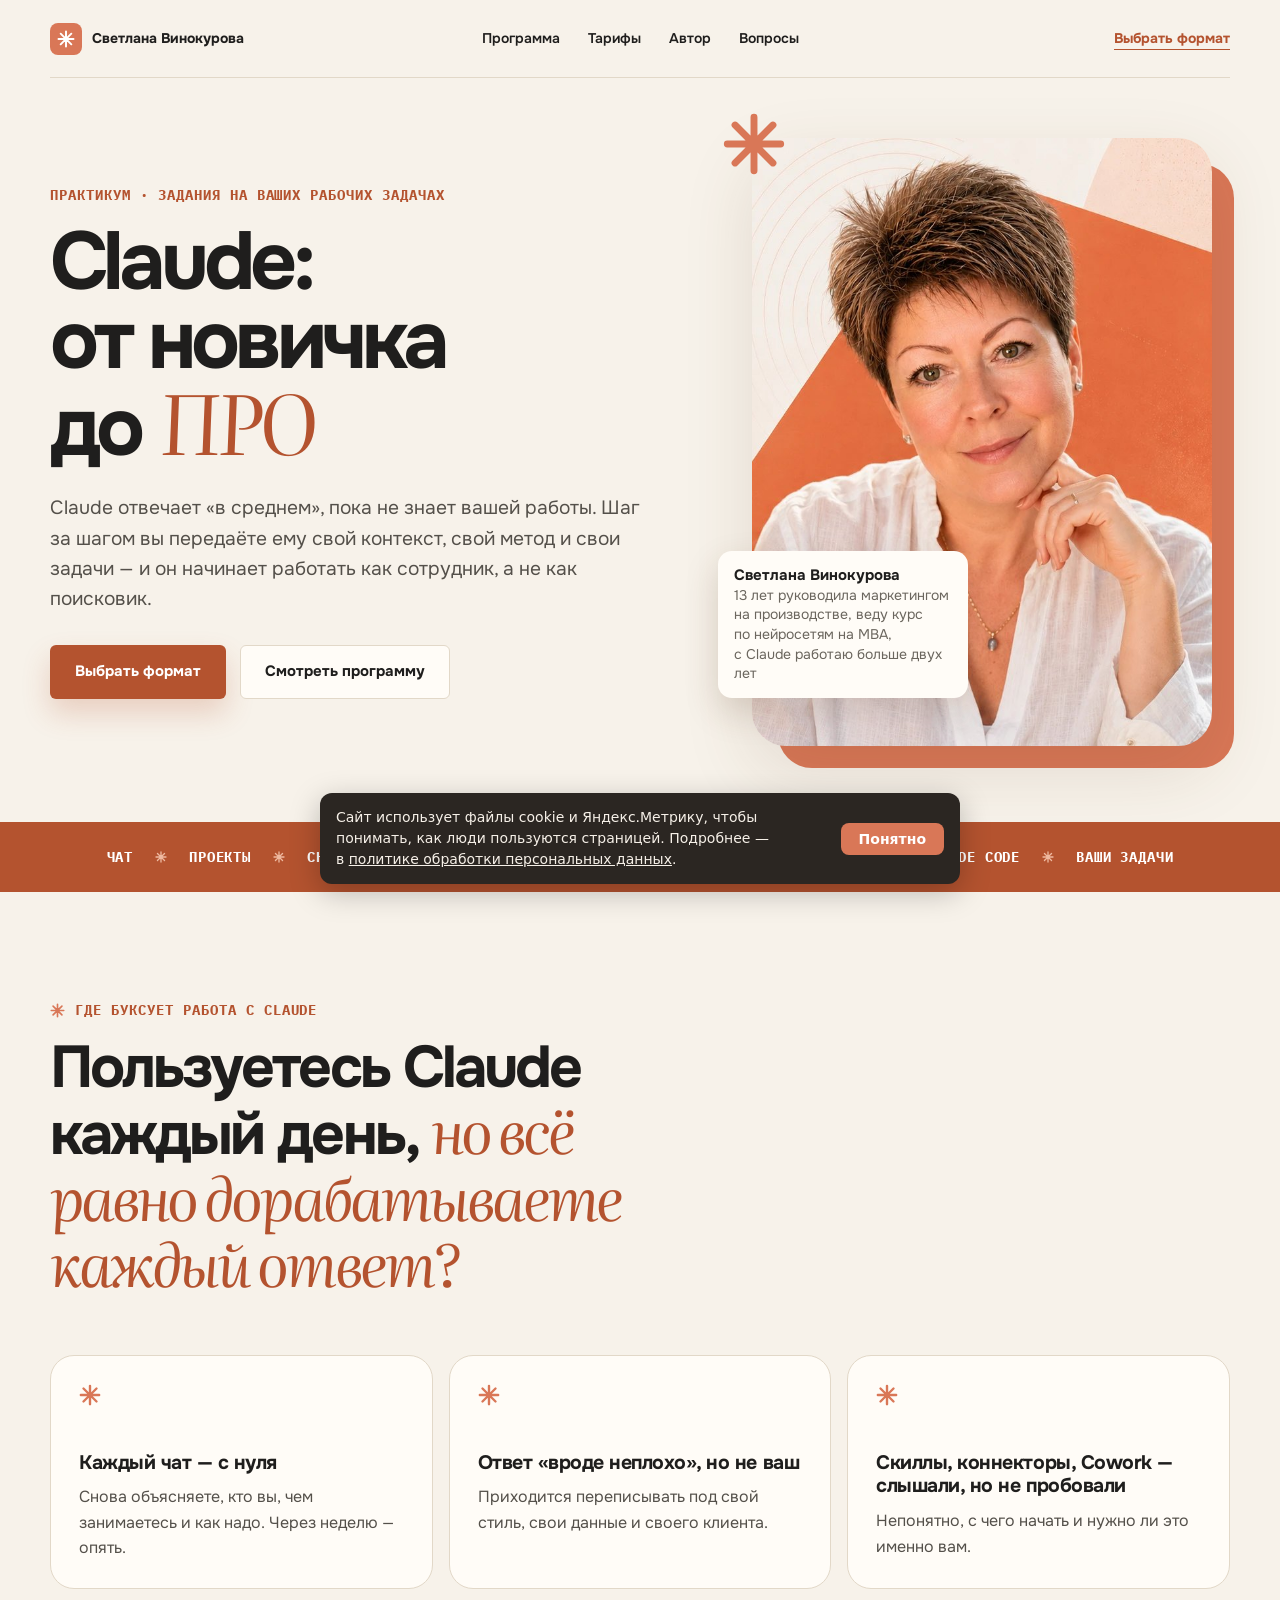
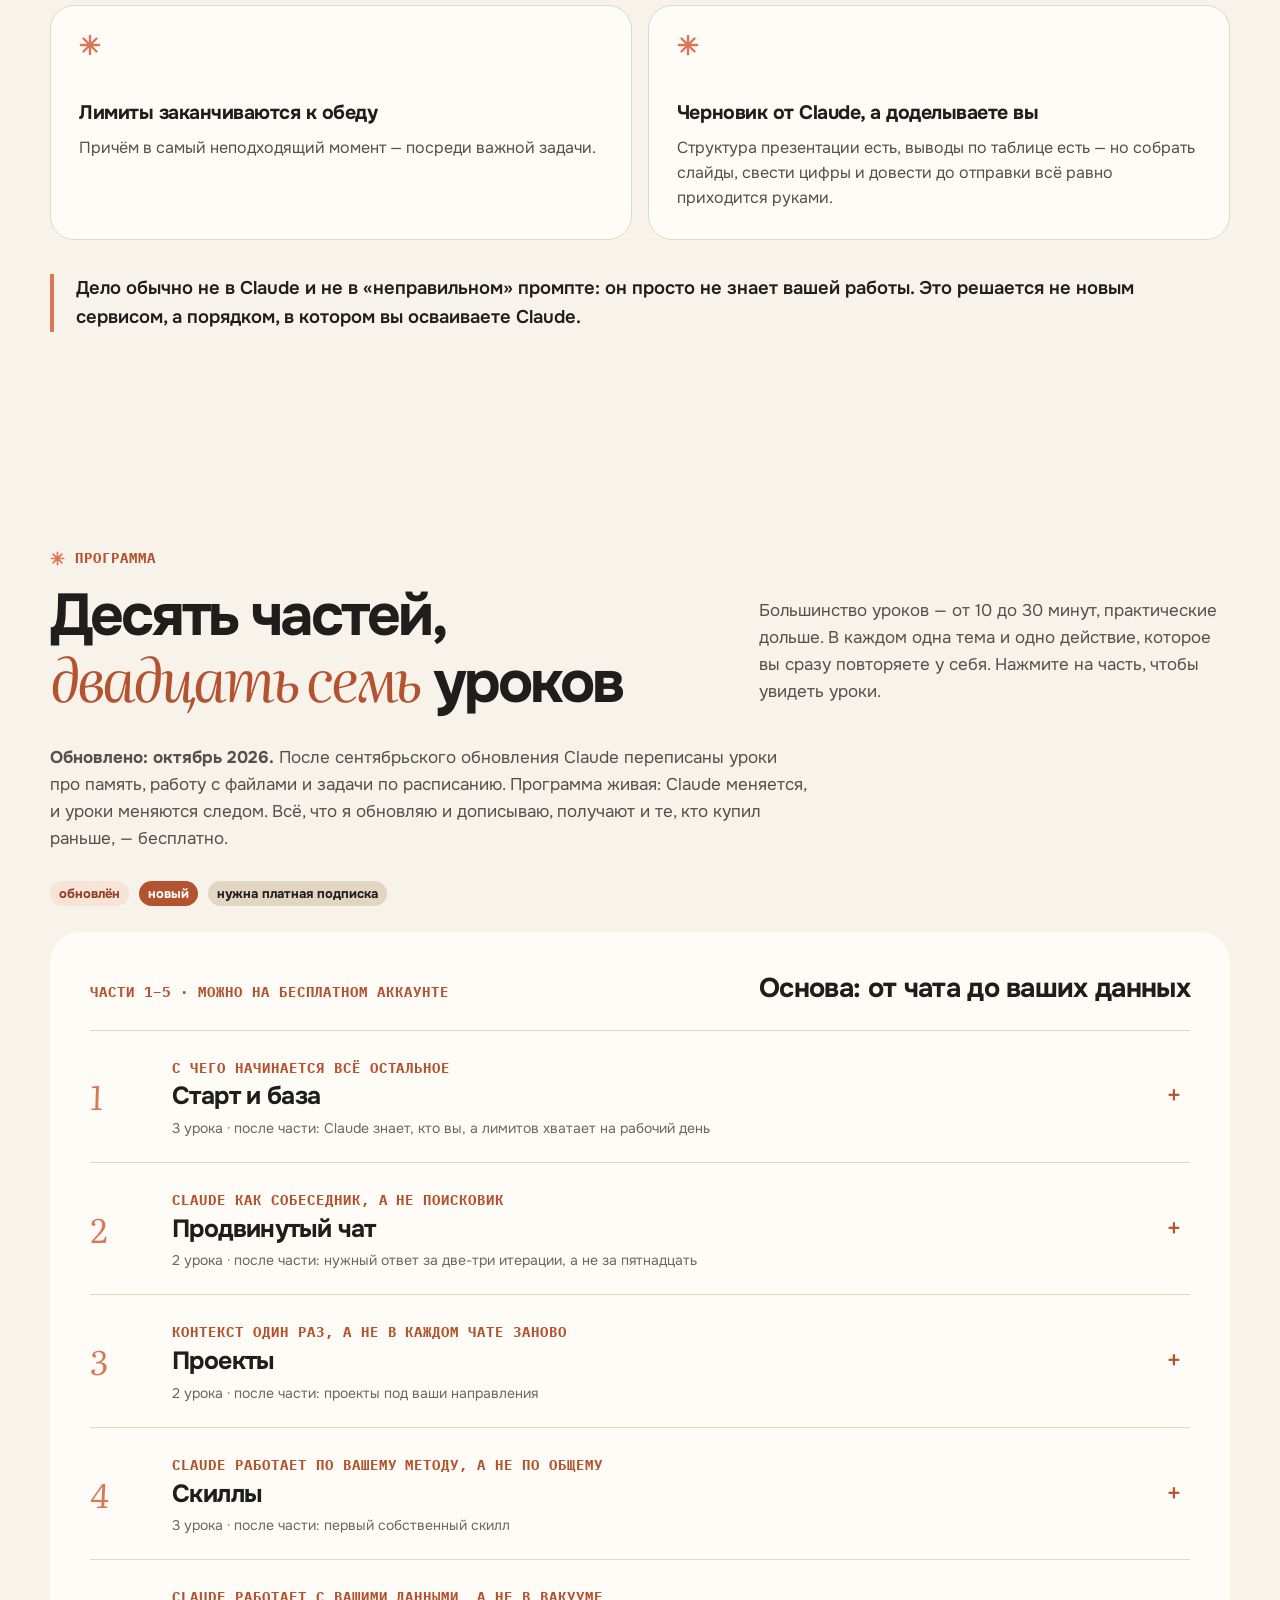
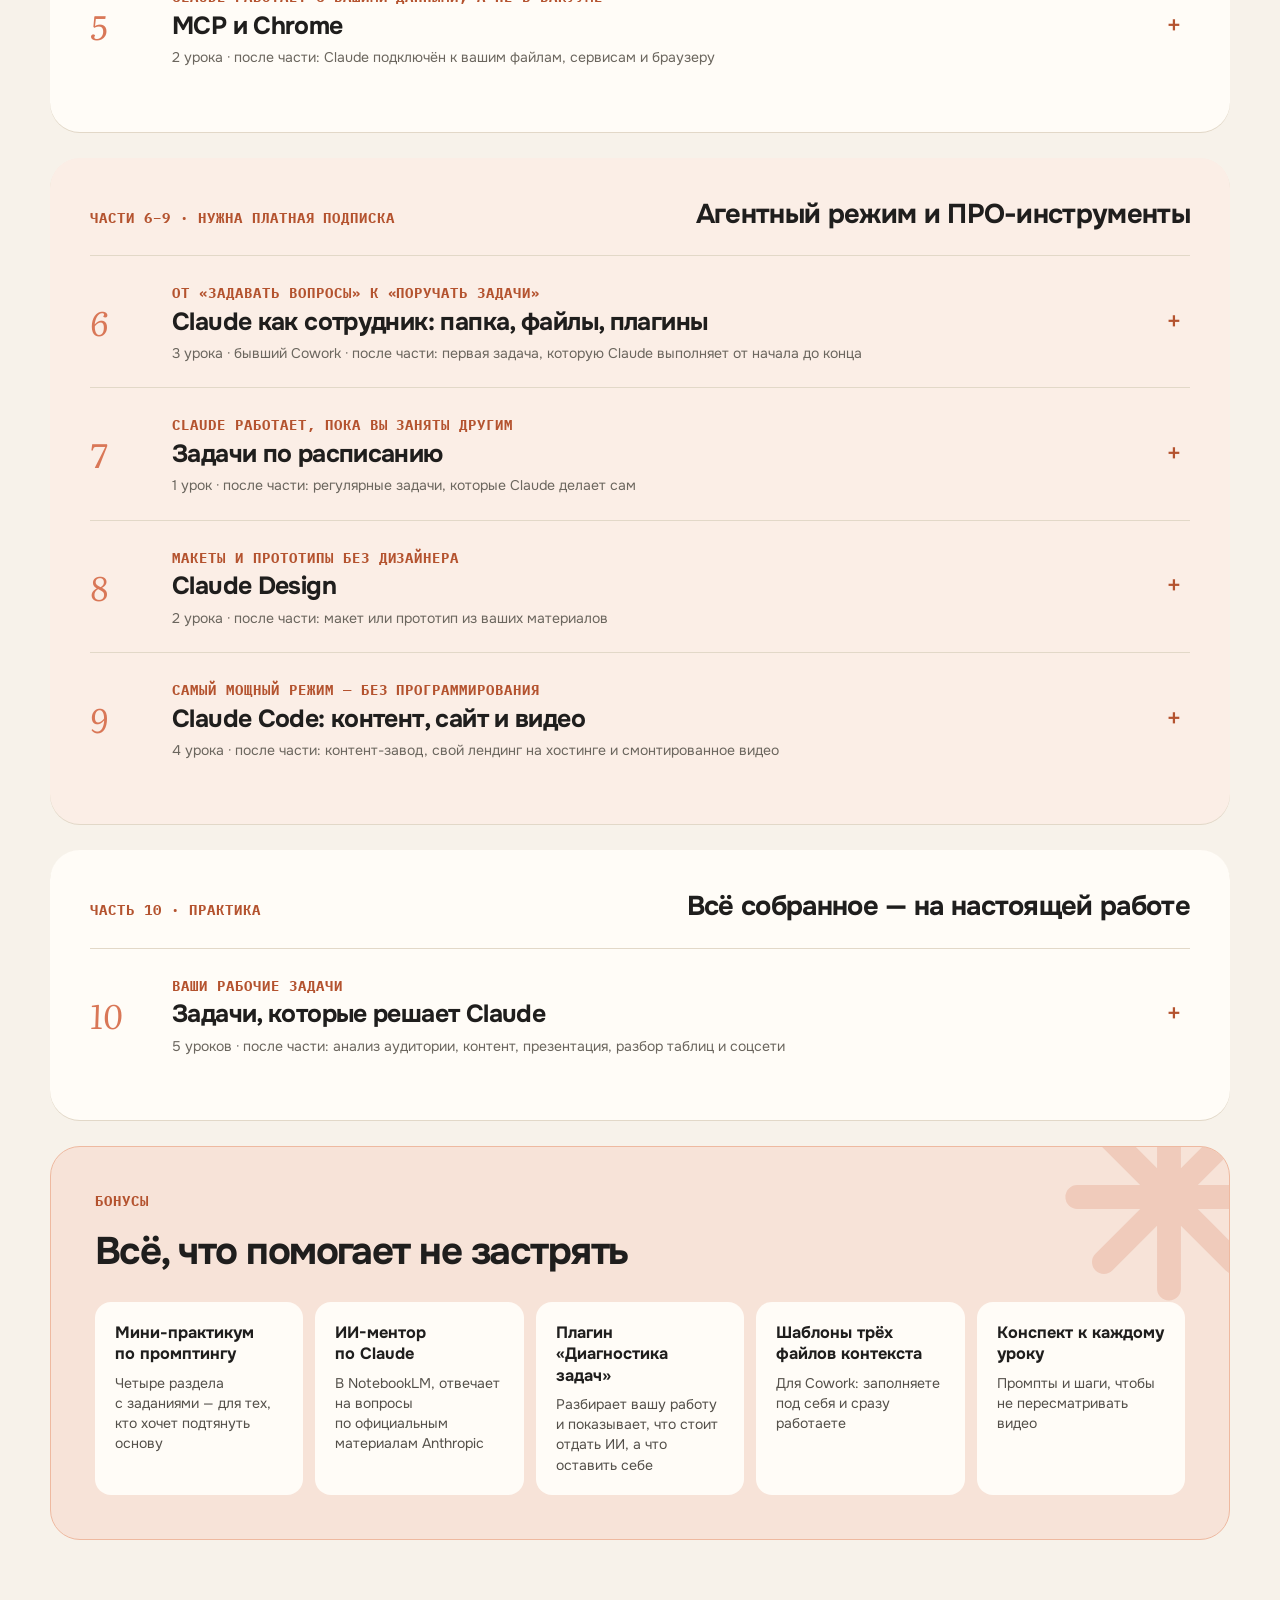
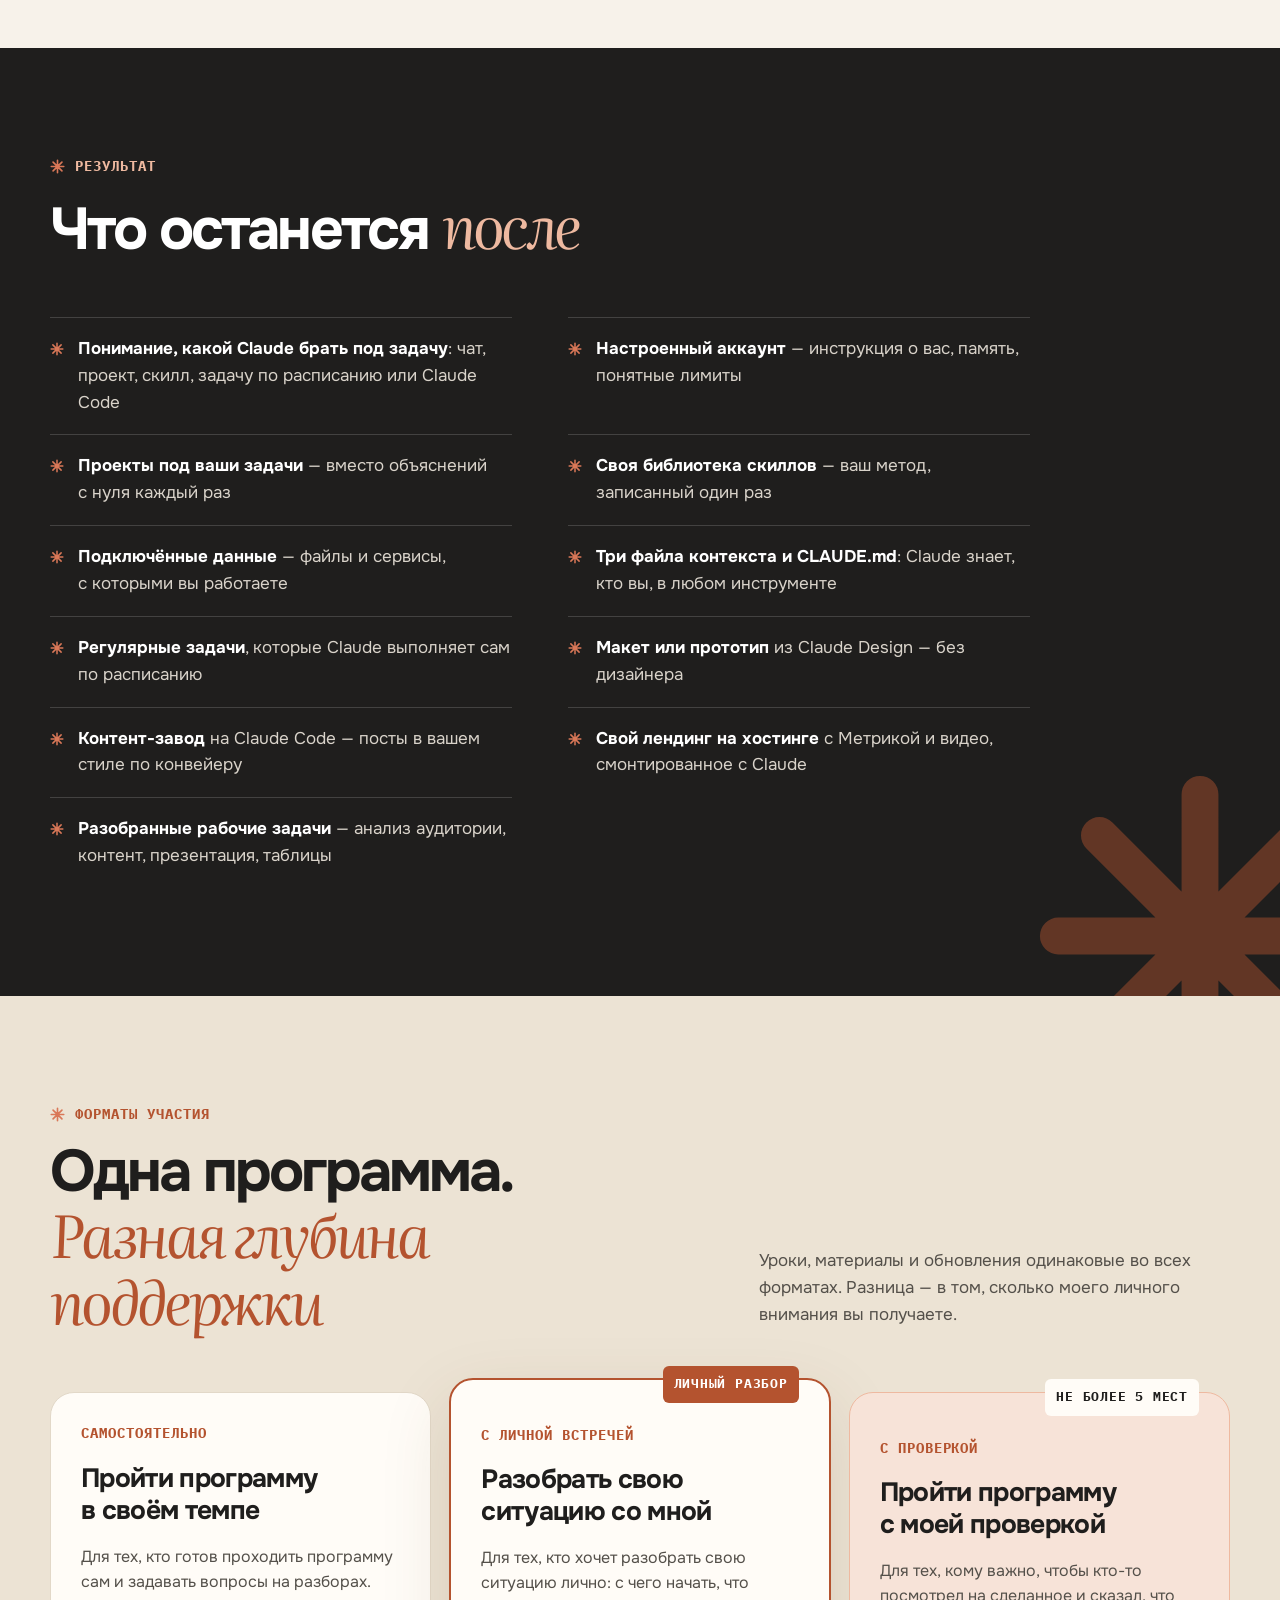
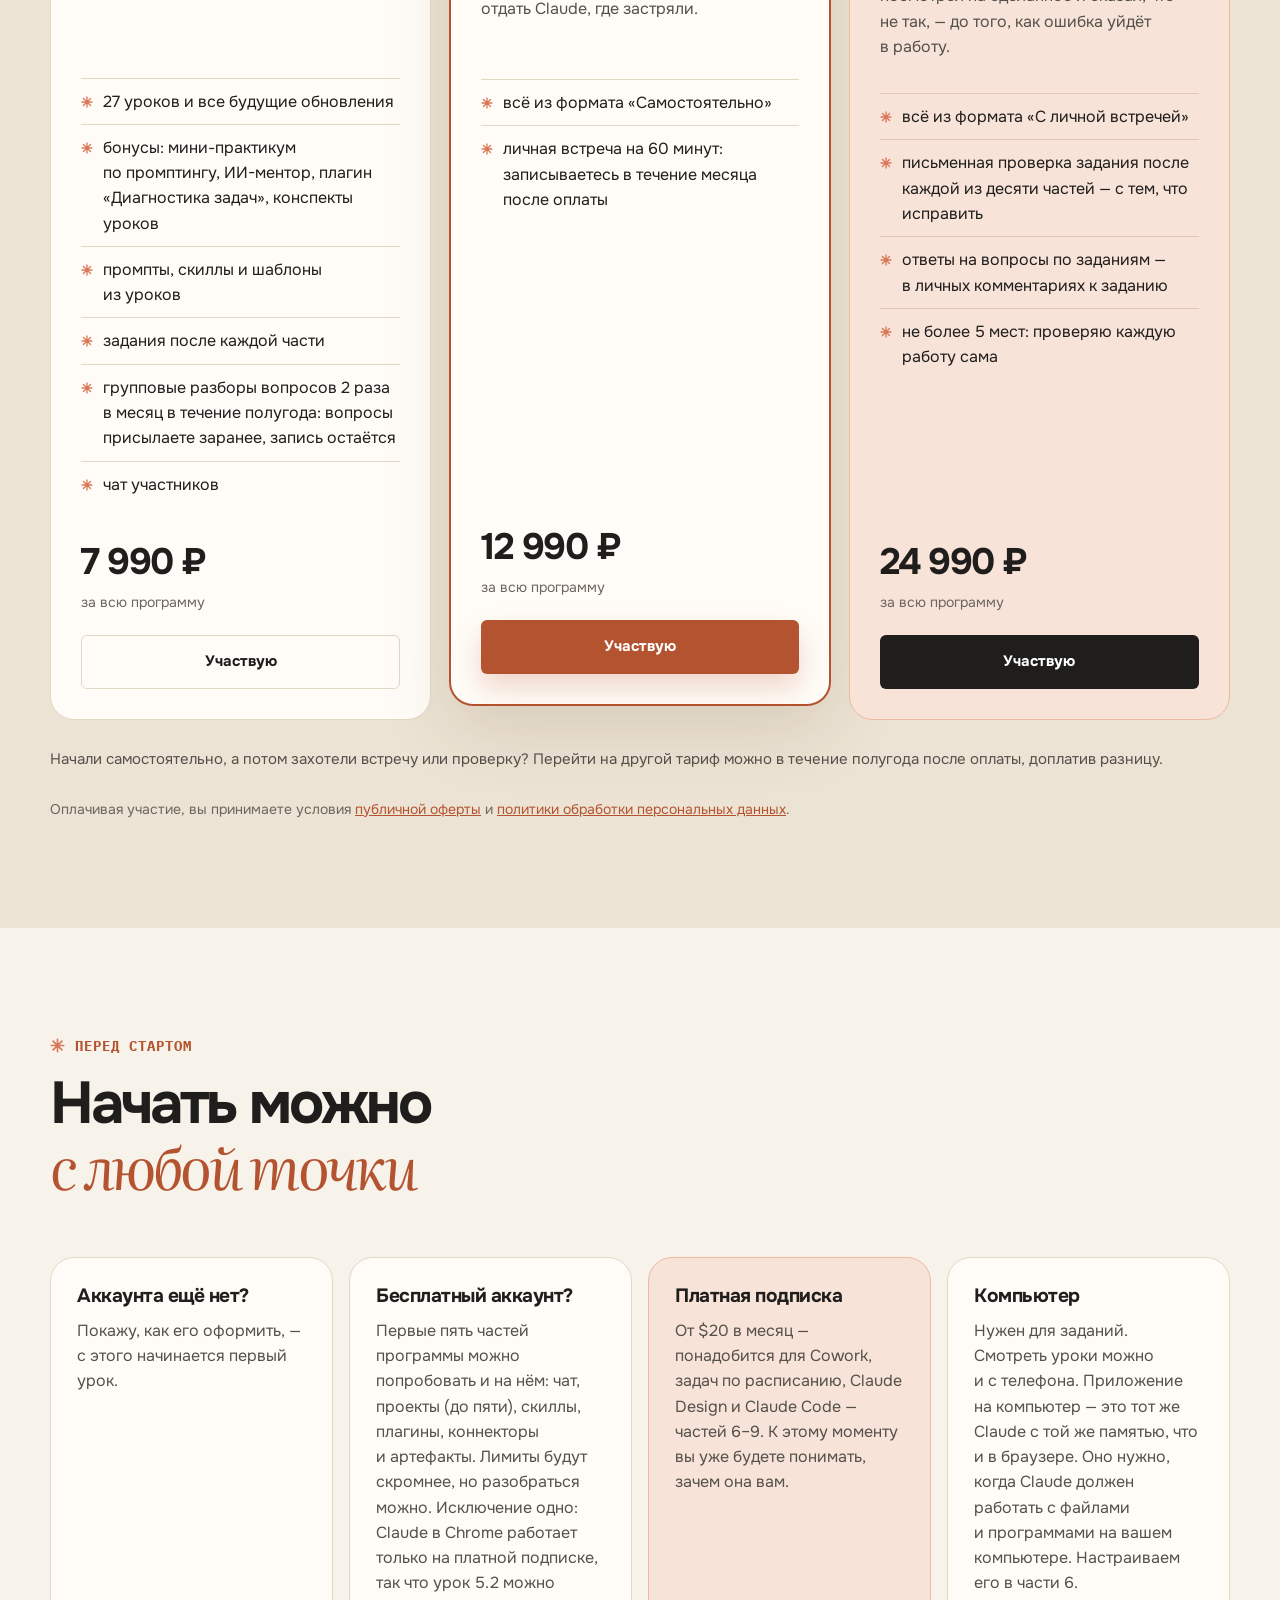
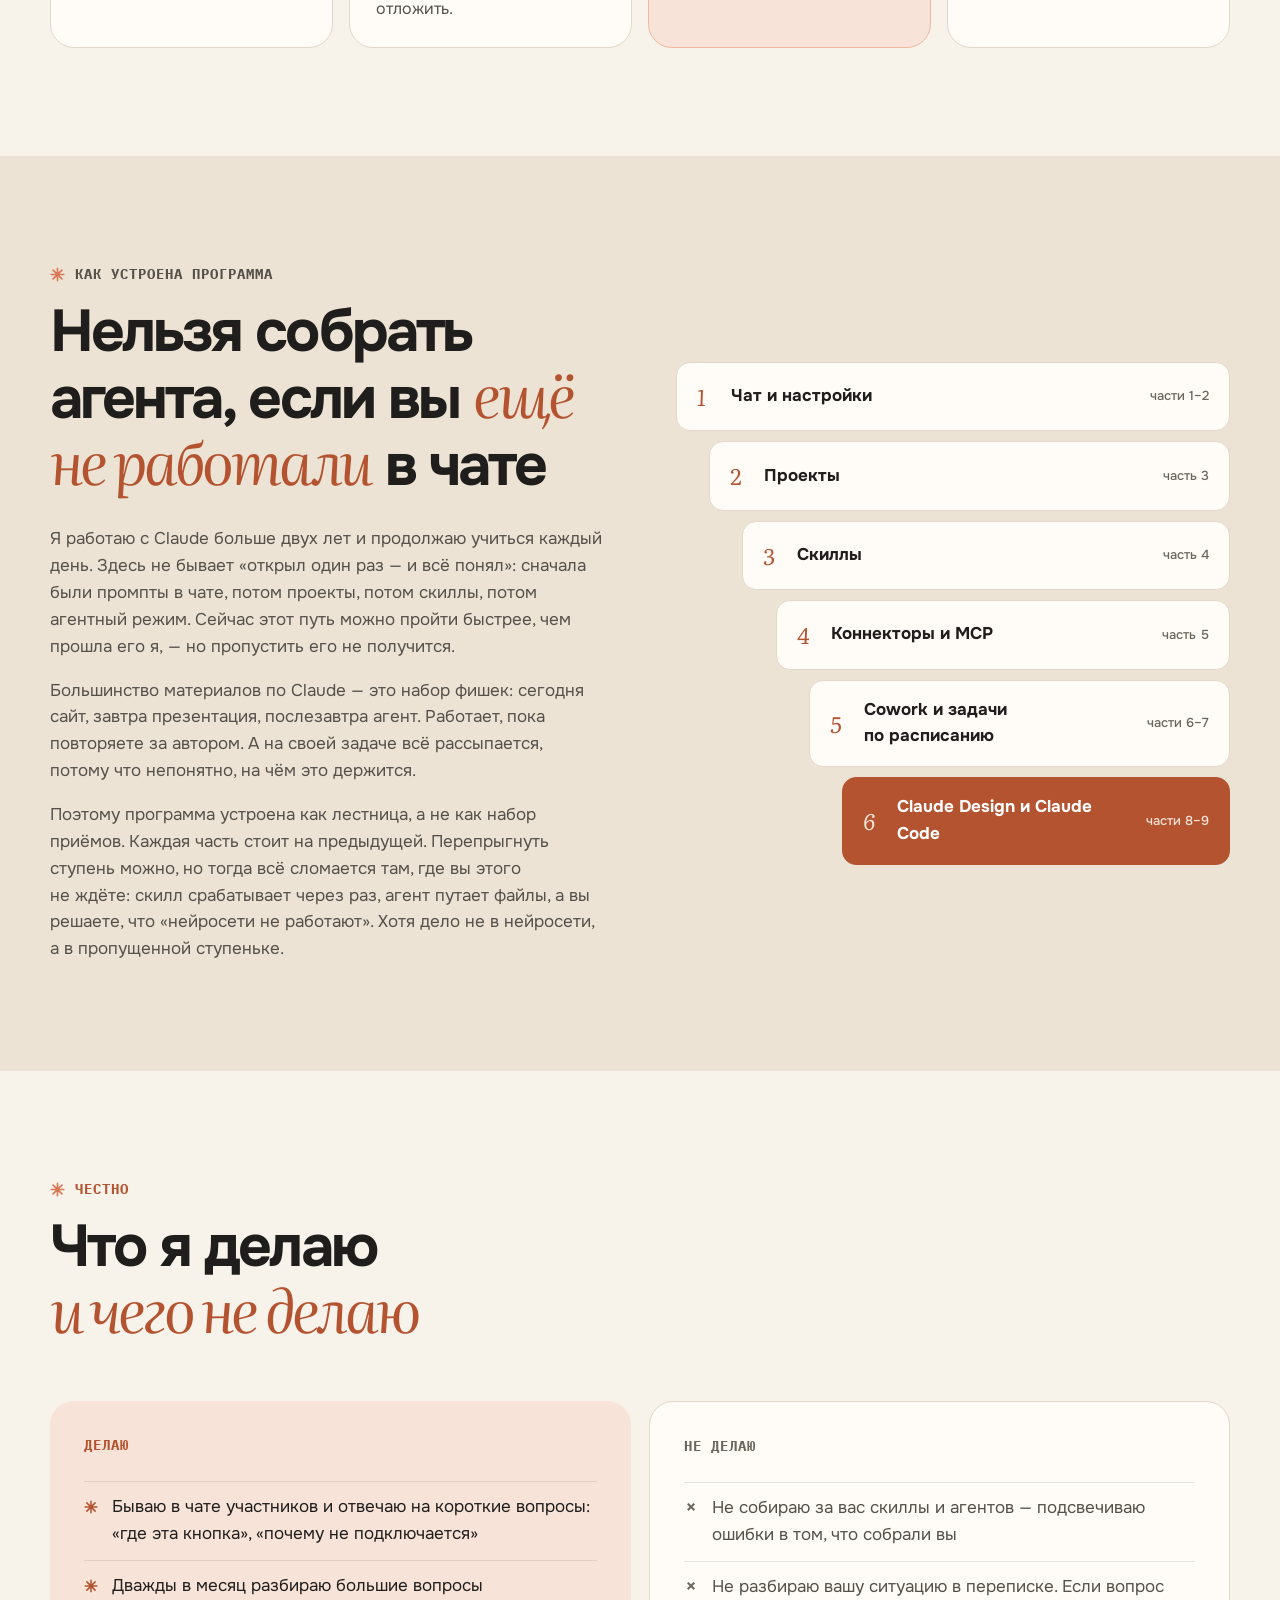
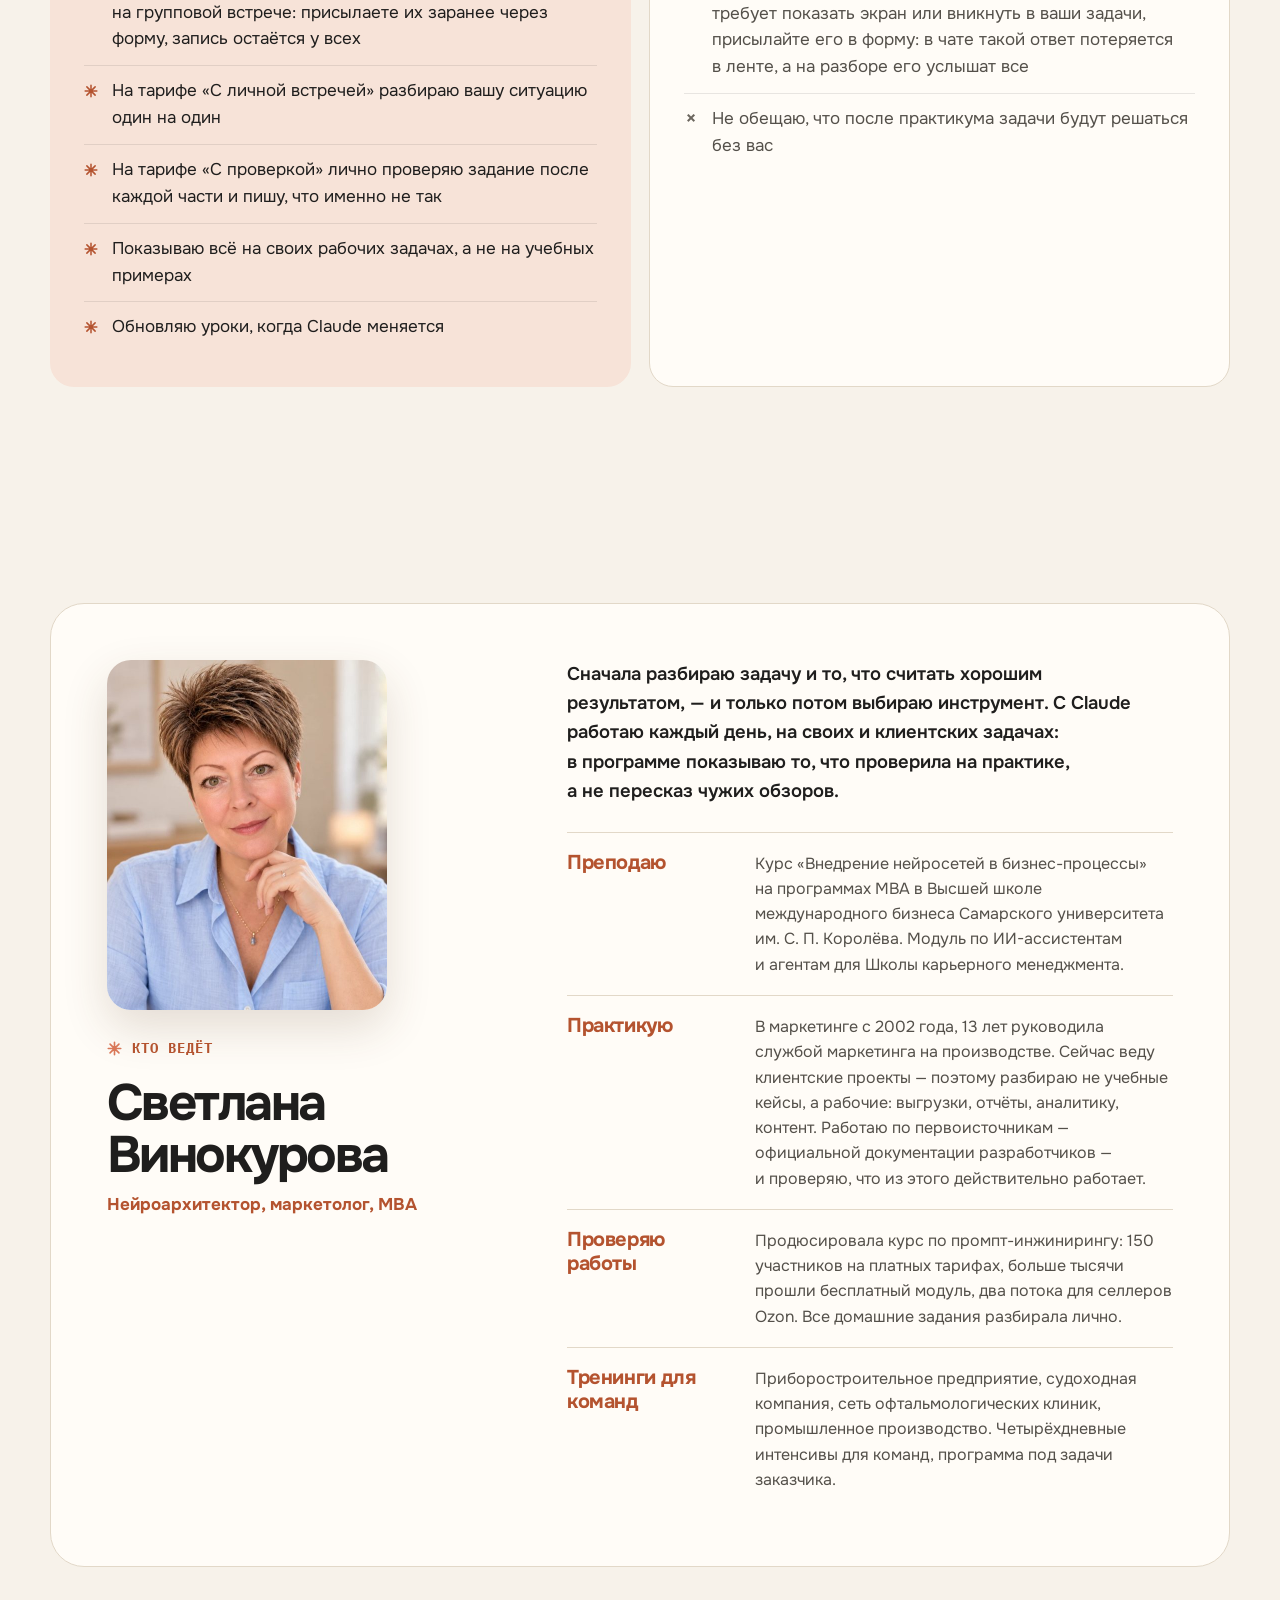
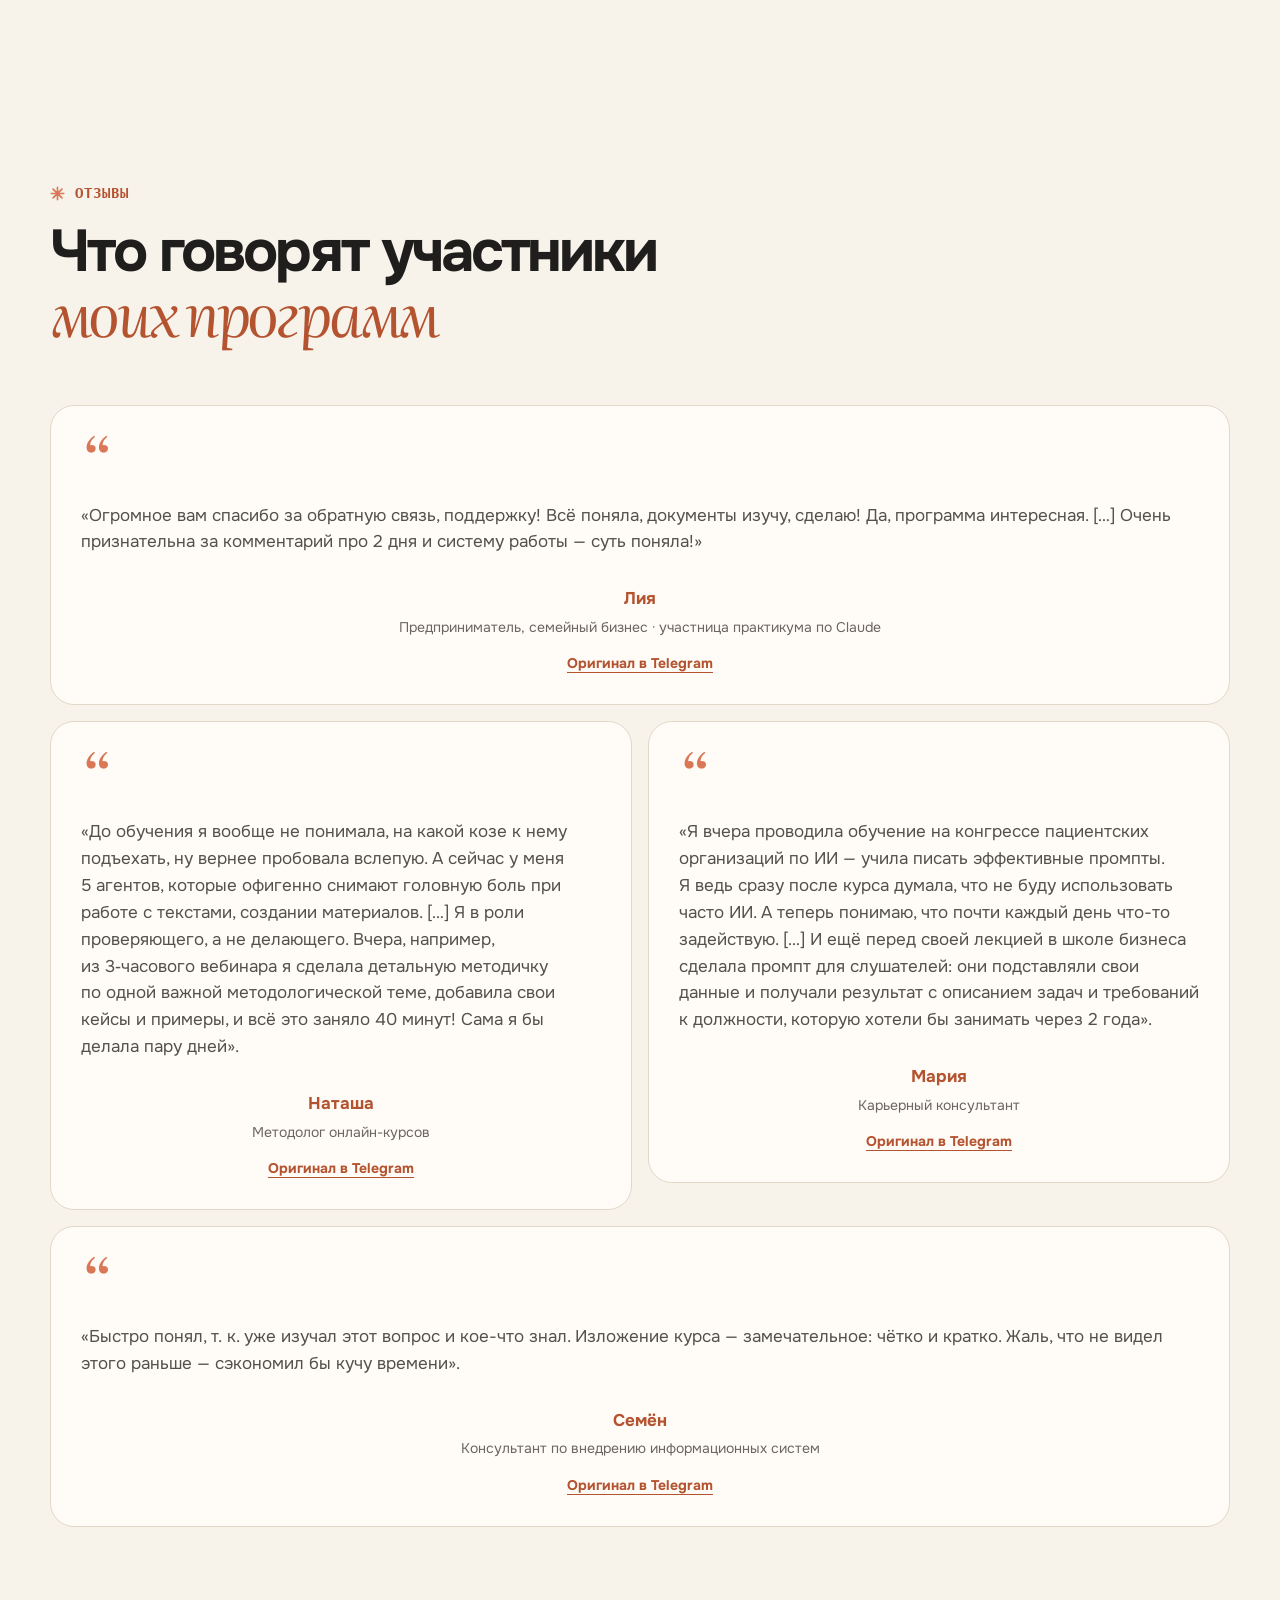
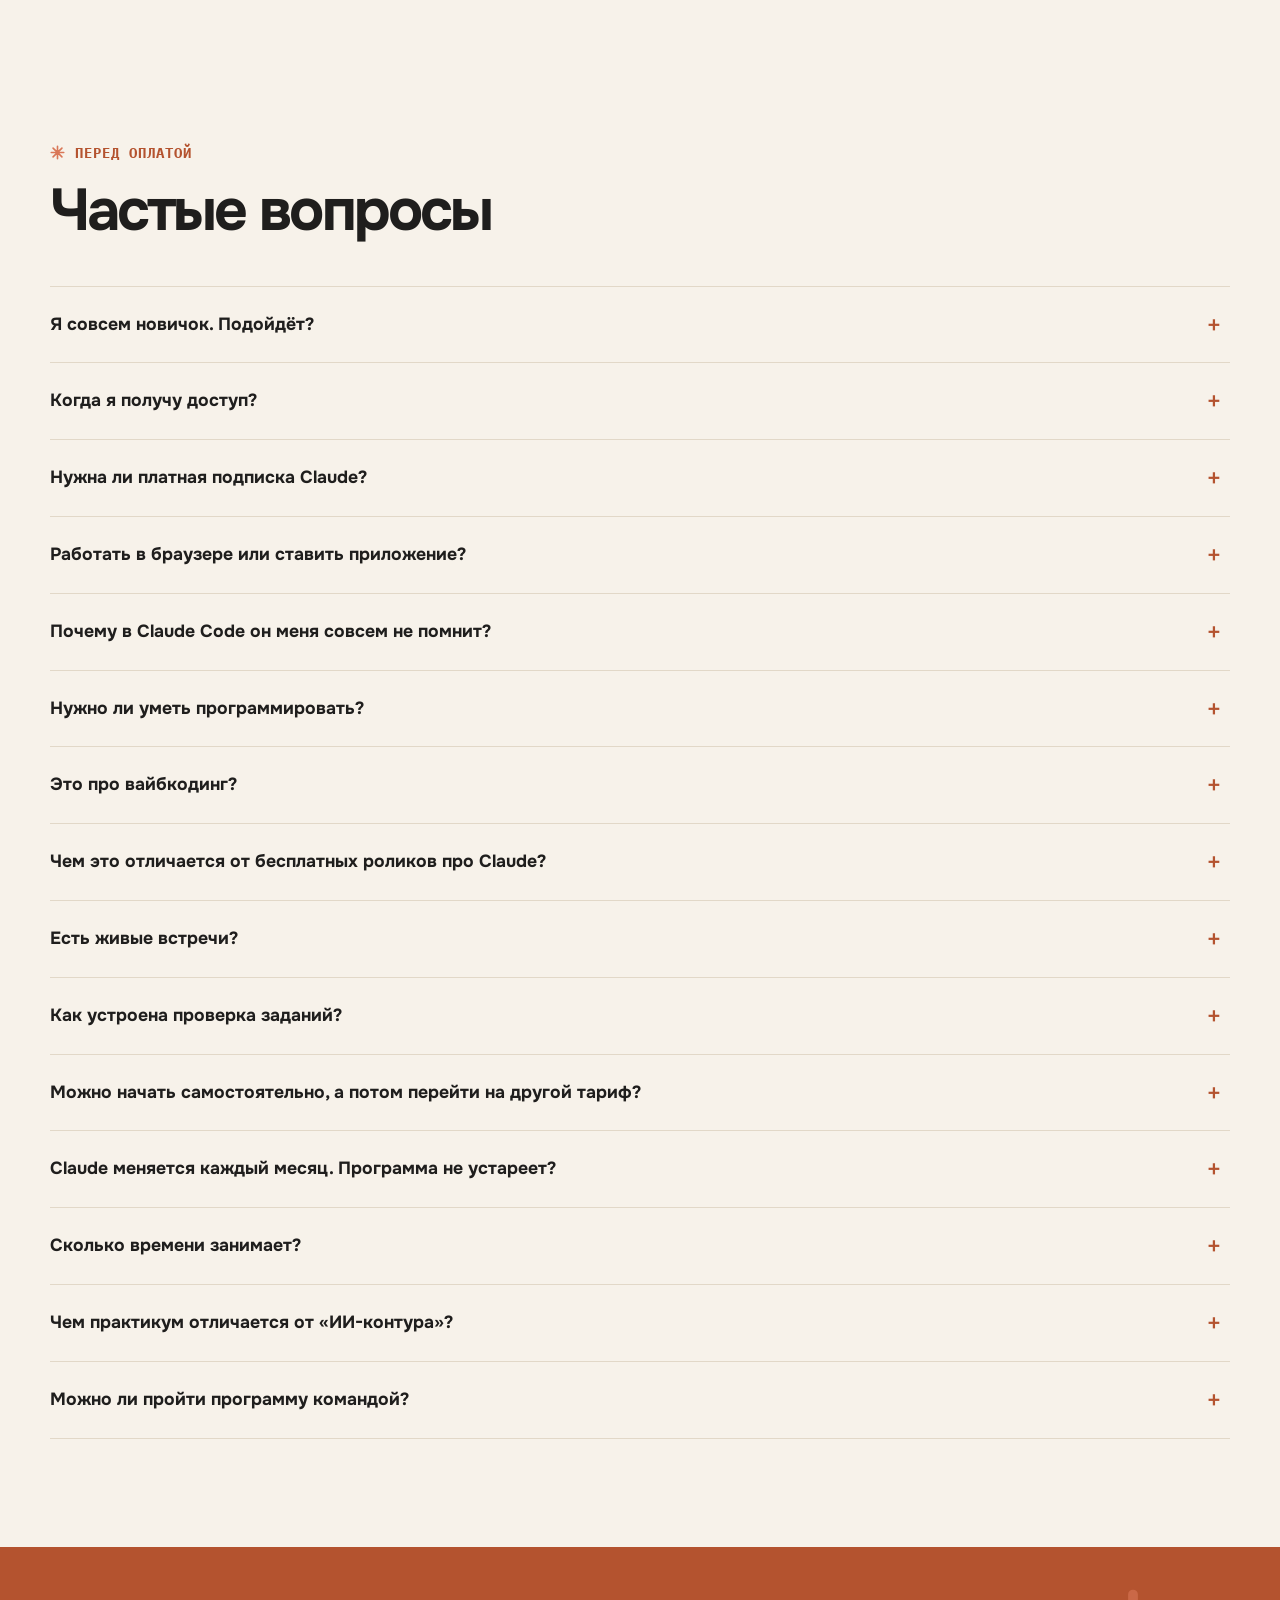
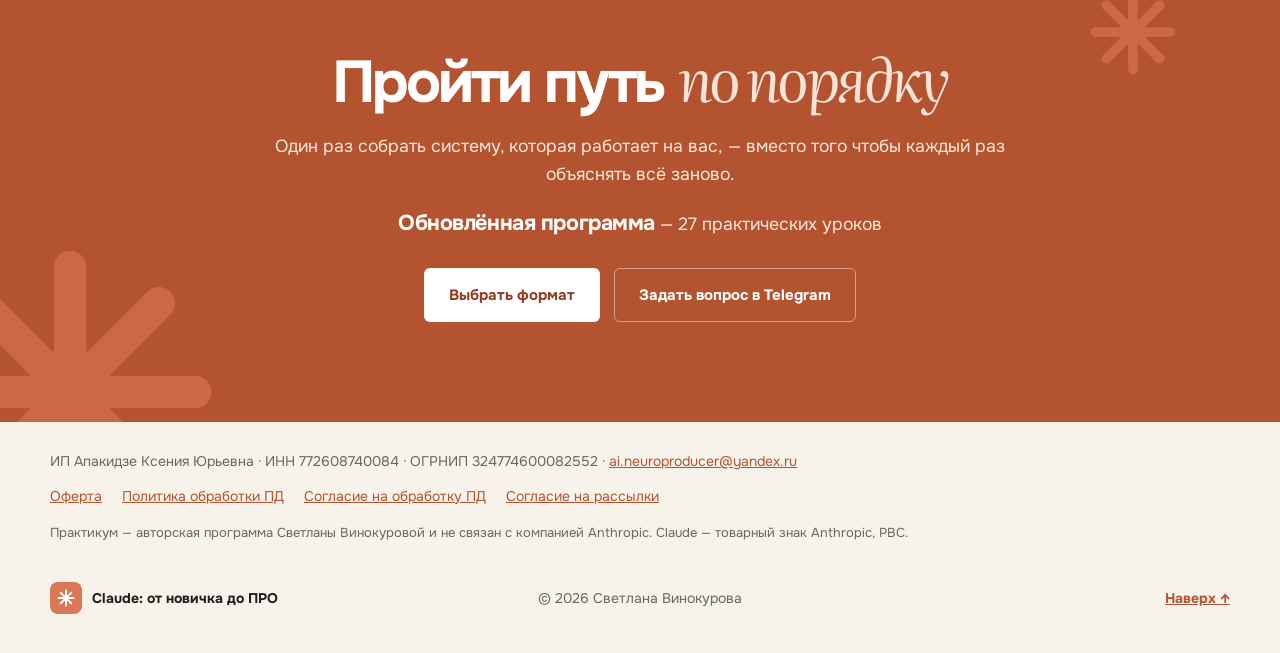
==== commit 99aabaaf: "Кто ведёт: убрана фраза про нераскрытые названия Co-Authored-By: Claude Opus 5.5 <noreply@anthropic." ====
--- a/index.html
+++ b/index.html
@@ -405,7 +405,7 @@
             <li><strong>Преподаю</strong><span>Курс «Внедрение нейросетей в&nbsp;бизнес-процессы» на&nbsp;программах MBA в&nbsp;Высшей школе международного бизнеса Самарского университета им.&nbsp;С.&nbsp;П.&nbsp;Королёва. Модуль по&nbsp;ИИ-ассистентам и&nbsp;агентам для Школы карьерного менеджмента.</span></li>
             <li><strong>Практикую</strong><span>В&nbsp;маркетинге с&nbsp;2002 года, 13&nbsp;лет руководила службой маркетинга на&nbsp;производстве. Сейчас веду клиентские проекты&nbsp;— поэтому разбираю не&nbsp;учебные кейсы, а&nbsp;рабочие: выгрузки, отчёты, аналитику, контент. Работаю по&nbsp;первоисточникам&nbsp;— официальной документации разработчиков&nbsp;— и&nbsp;проверяю, что из&nbsp;этого действительно работает.</span></li>
             <li><strong>Проверяю работы</strong><span>Продюсировала курс по&nbsp;промпт-инжинирингу: 150 участников на&nbsp;платных тарифах, больше тысячи прошли бесплатный модуль, два потока для селлеров Ozon. Все домашние задания разбирала лично.</span></li>
-            <li><strong>Тренинги для команд</strong><span>Приборостроительное предприятие, судоходная компания, сеть офтальмологических клиник, промышленное производство. Четырёхдневные интенсивы для команд, программа под задачи заказчика. Названия не&nbsp;раскрываю по&nbsp;договорённости.</span></li>
+            <li><strong>Тренинги для команд</strong><span>Приборостроительное предприятие, судоходная компания, сеть офтальмологических клиник, промышленное производство. Четырёхдневные интенсивы для команд, программа под задачи заказчика.</span></li>
           </ul>
         </div>
       </div>
